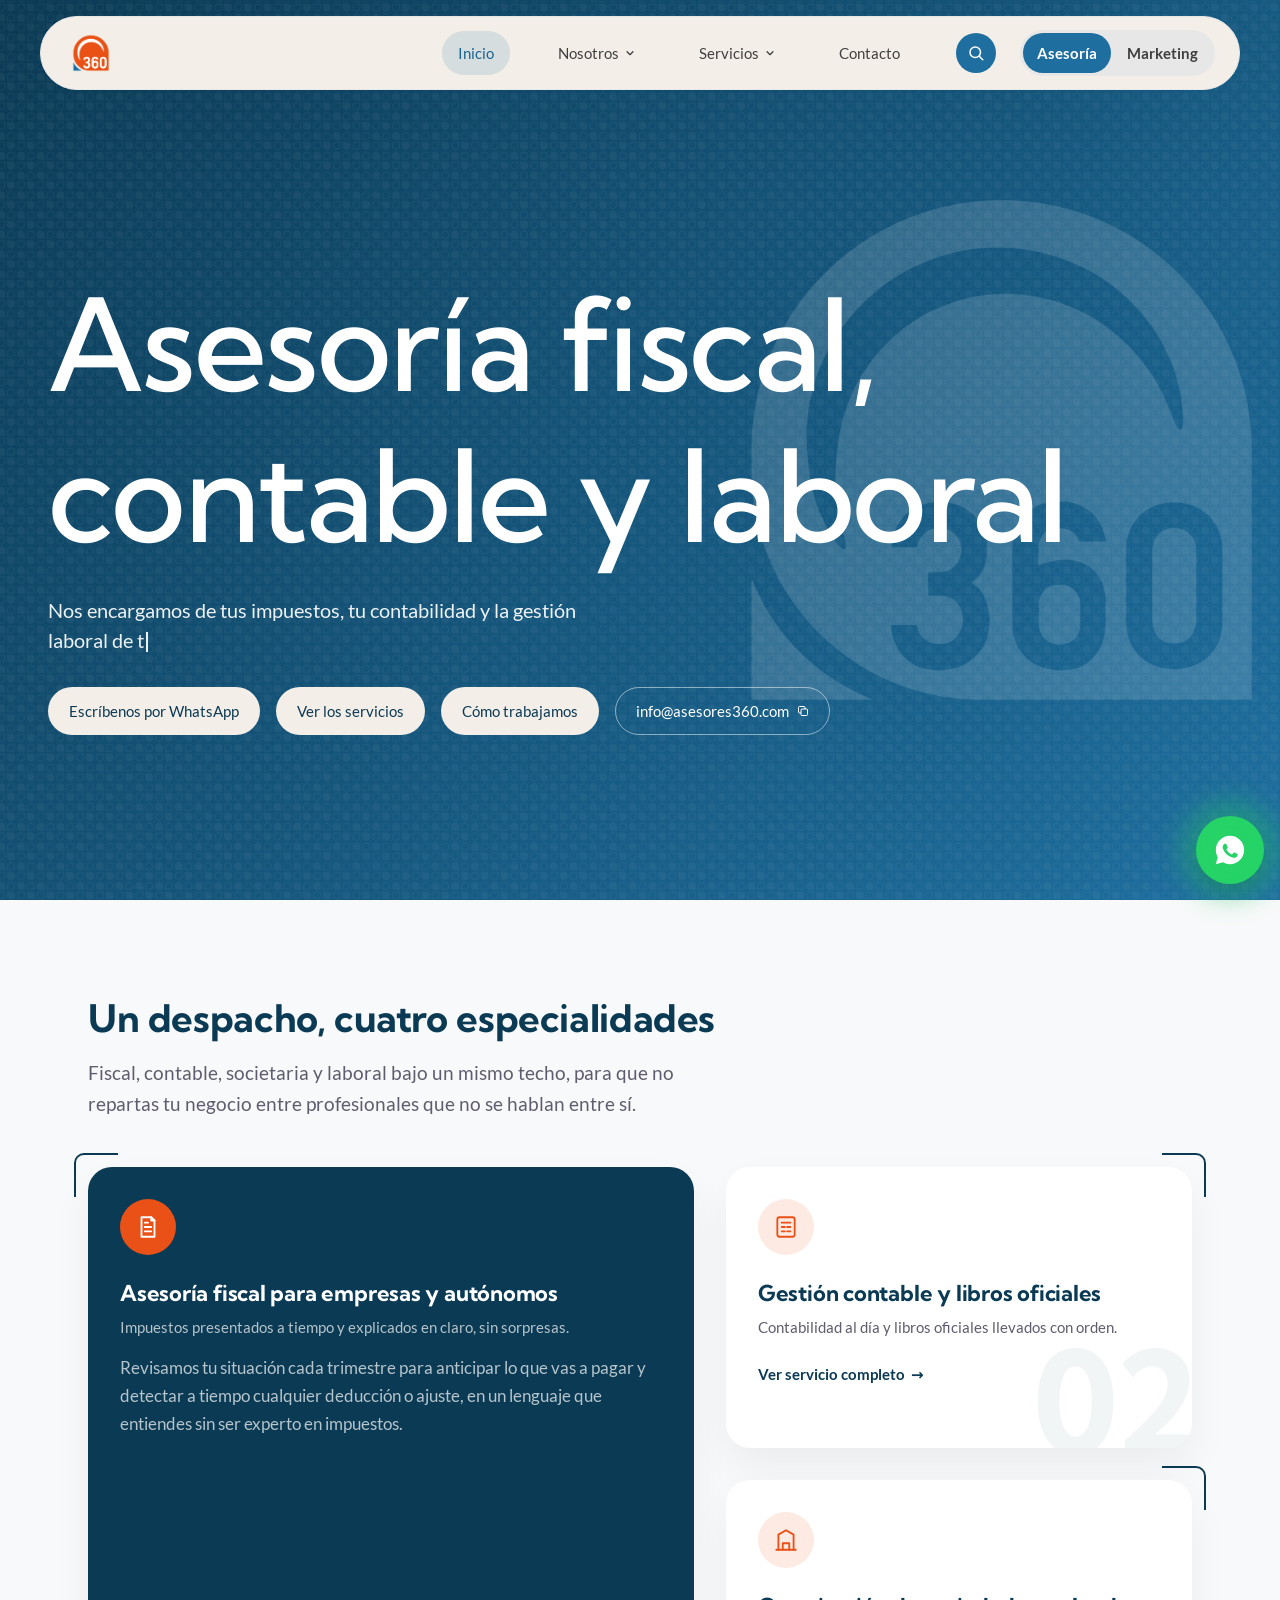
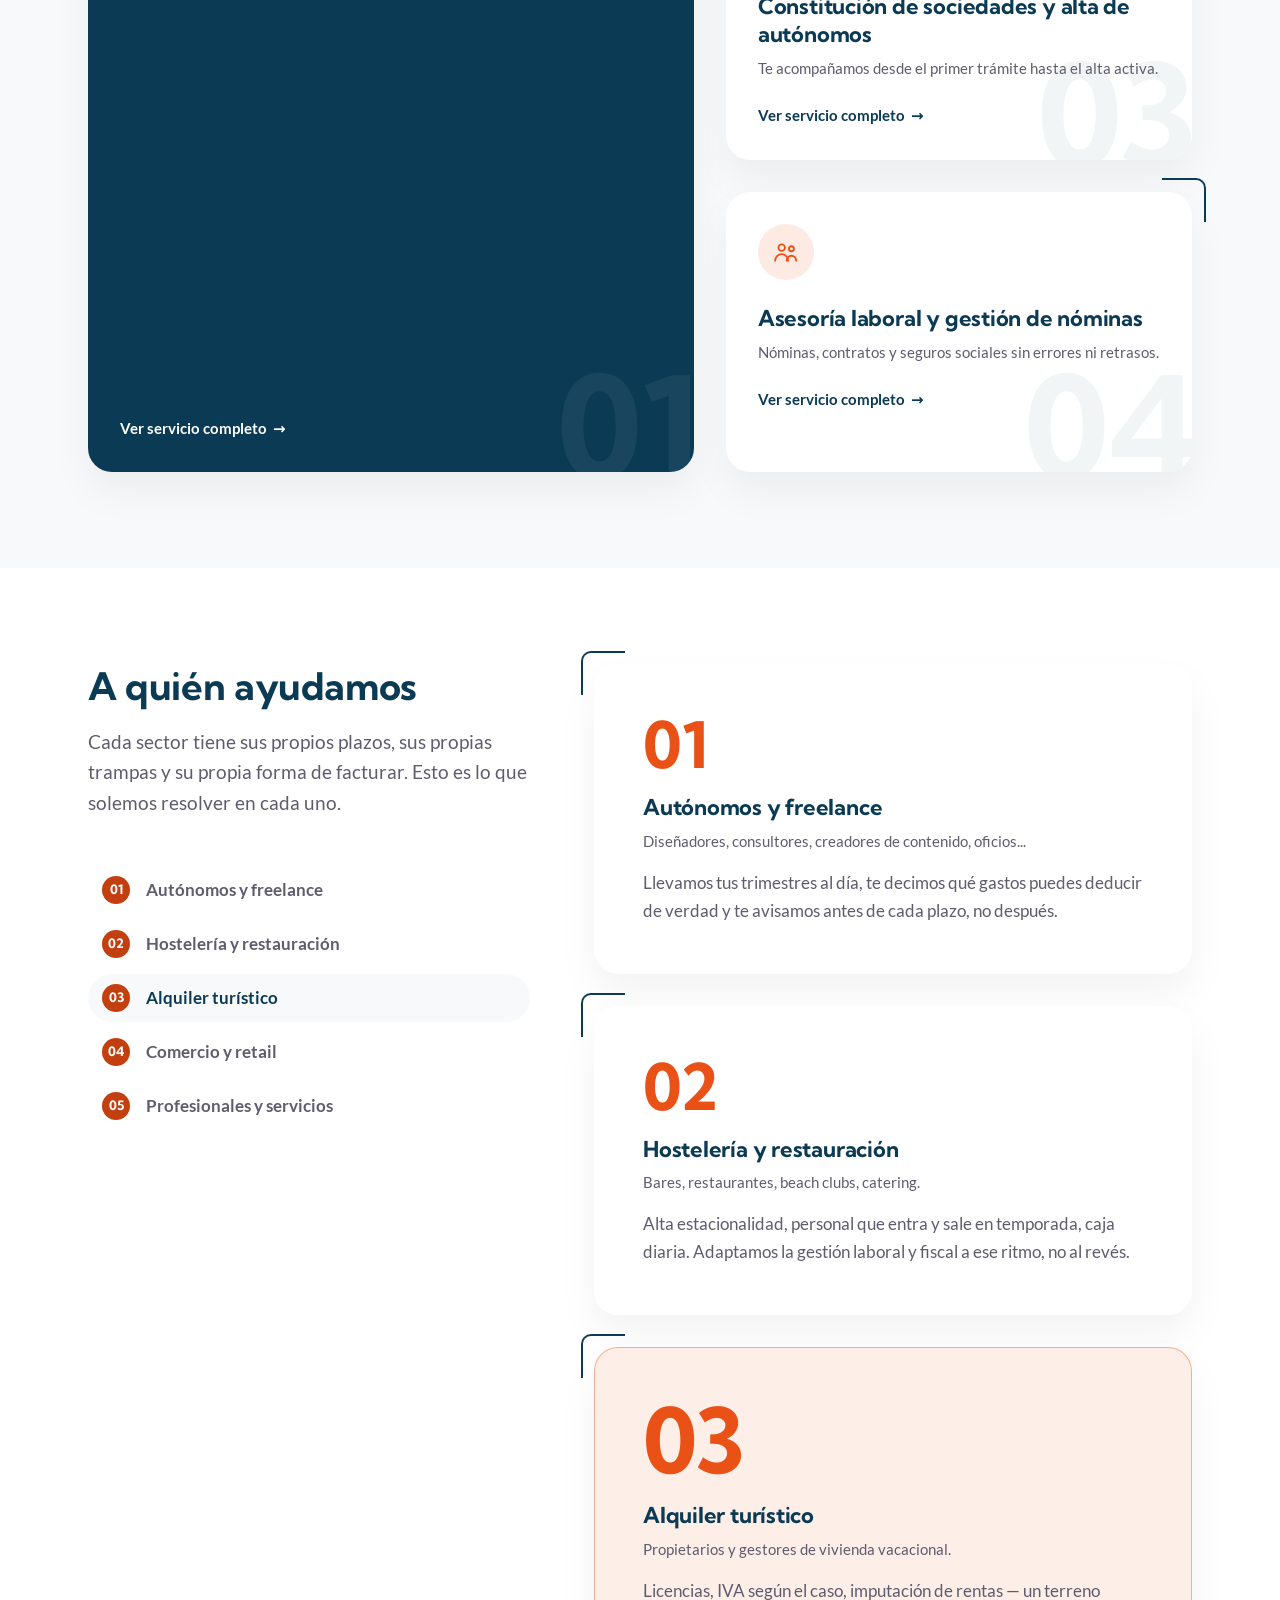
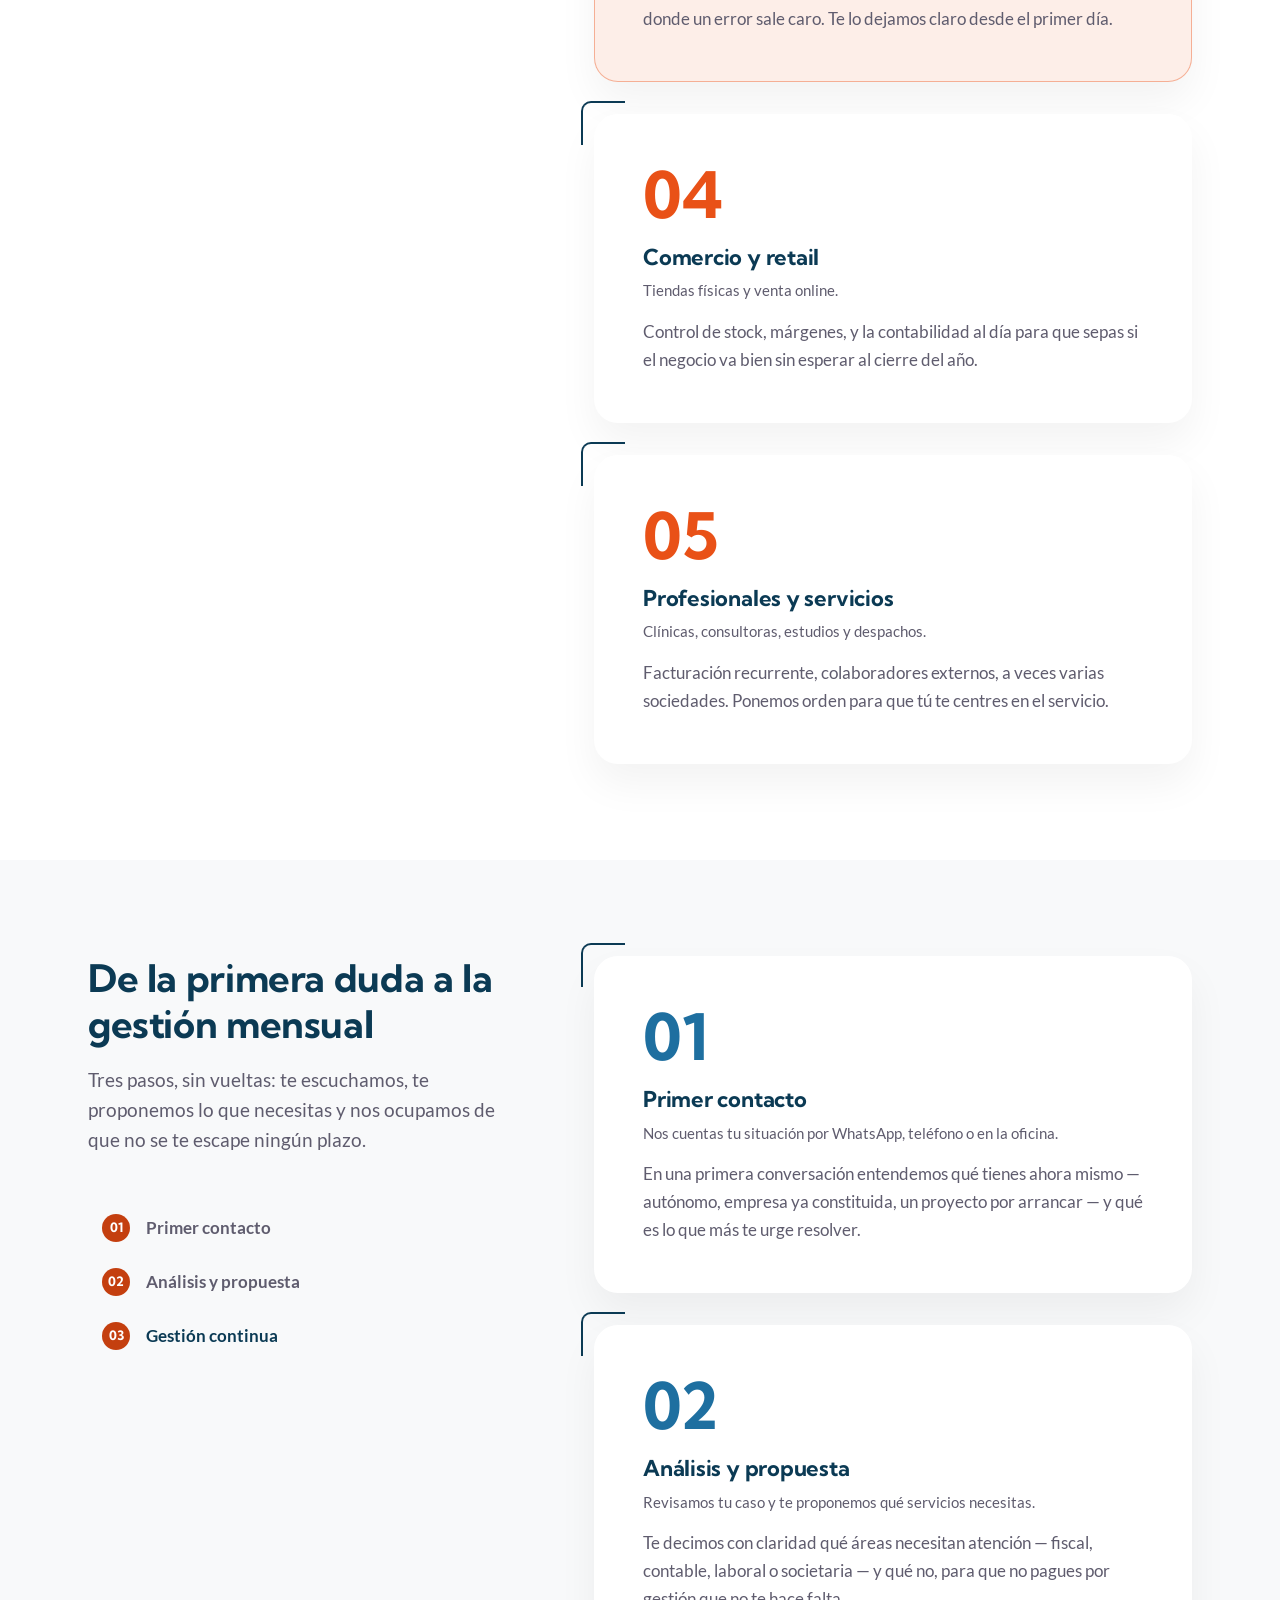
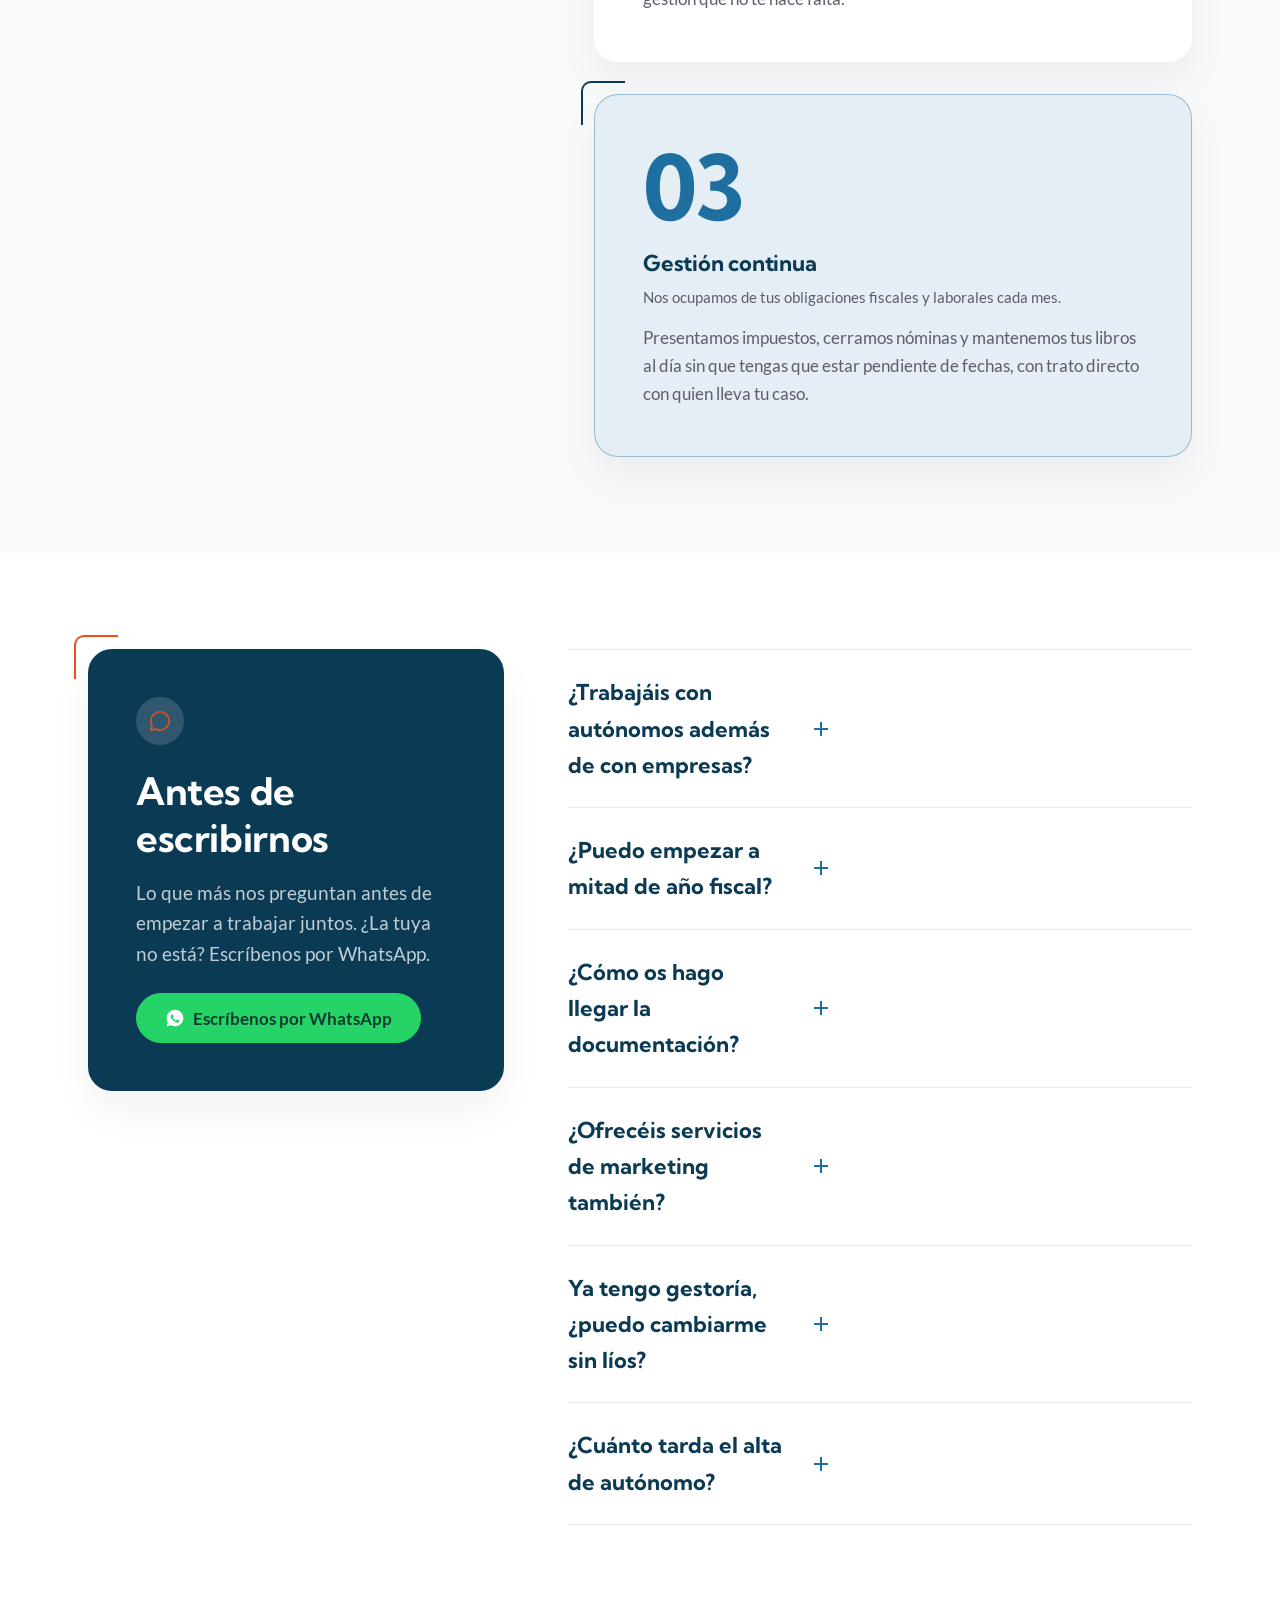
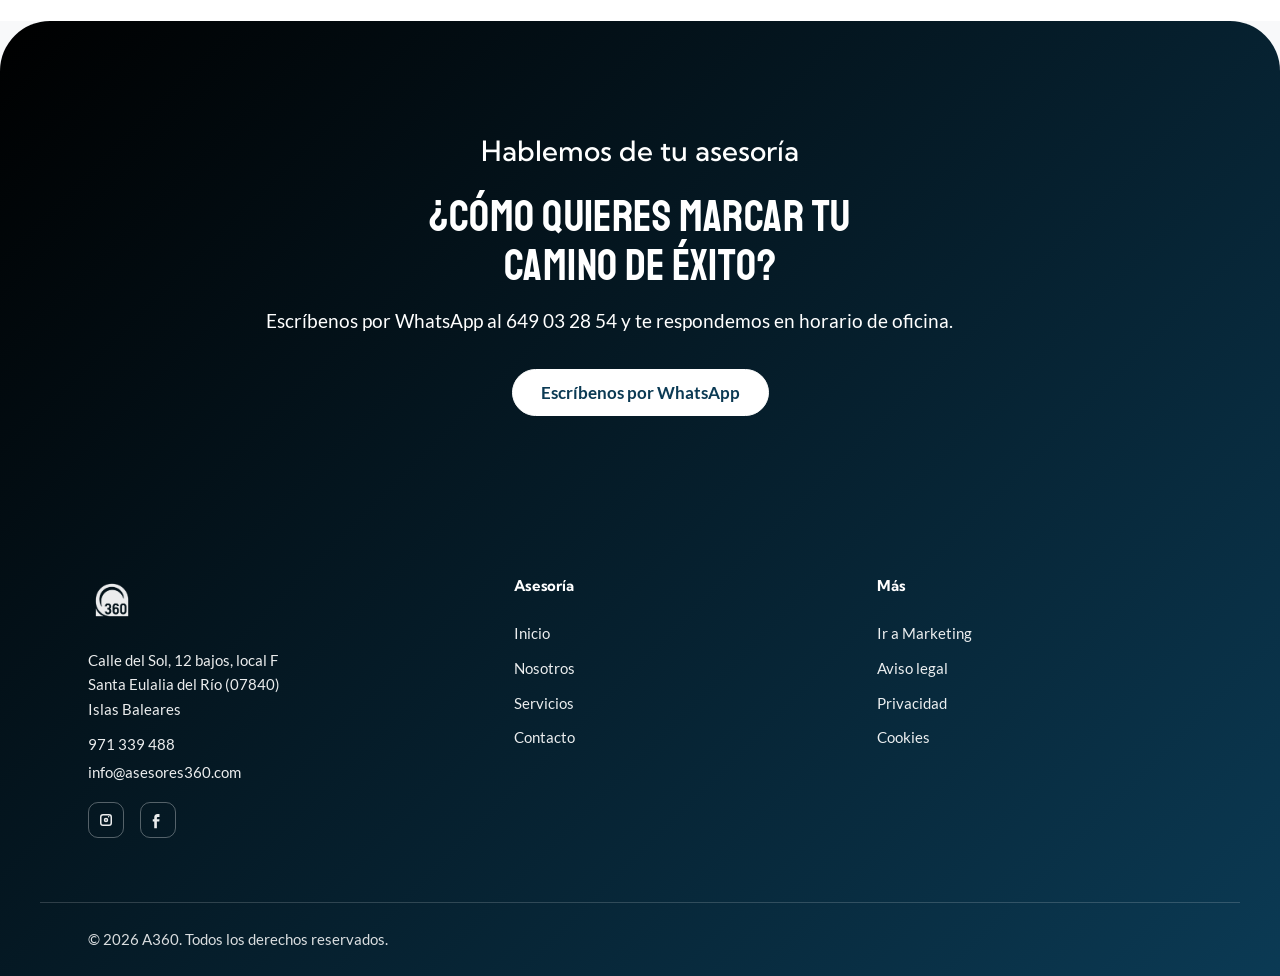
==== asesoria/index.html @ e7b202f2 "fix(B-10): declarar color-scheme light para que el modo oscuro forzado no invierta colores Co-Author" ====
<!doctype html>
<html lang="es">
<head>
<meta charset="utf-8">
<meta name="viewport" content="width=device-width, initial-scale=1">
<meta name="color-scheme" content="light">
<script>document.documentElement.classList.add('js');addEventListener('load',function(){if(!window.A360_LISTO)document.documentElement.classList.remove('js')})</script>
<title>Asesoría fiscal, contable y laboral en España | A360</title>
<meta name="description" content="Asesoría fiscal, contable, laboral y de constitución de sociedades para autónomos y empresas de toda España, con sede en Ibiza. Escríbenos por WhatsApp o consulta nuestros servicios.">
<link rel="canonical" href="https://www.asesores360.com/asesoria/">
<link rel="icon" href="/favicon.ico" sizes="any">
<link rel="icon" href="/assets/img/favicon-192.png" type="image/png">
<link rel="apple-touch-icon" href="/assets/img/favicon-180.png">
<meta name="theme-color" content="#E95117">
<meta property="og:type" content="website">
<meta property="og:site_name" content="A360 Asesoría">
<meta property="og:title" content="Asesoría fiscal, contable y laboral en España | A360">
<meta property="og:description" content="Asesoría fiscal, contable, laboral y de constitución de sociedades para toda España, con sede en Ibiza.">
<meta property="og:image" content="https://www.asesores360.com/assets/img/og-asesoria.jpg">
<meta property="og:url" content="https://www.asesores360.com/asesoria/">
<meta property="og:locale" content="es_ES">
<meta name="twitter:card" content="summary_large_image">
<meta name="twitter:title" content="Asesoría fiscal, contable y laboral en España | A360">
<meta name="twitter:description" content="Asesoría fiscal, contable, laboral y de constitución de sociedades para toda España, con sede en Ibiza.">
<meta name="twitter:image" content="https://www.asesores360.com/assets/img/og-asesoria.jpg">
<link rel="stylesheet" href="/assets/css/base.css?v=20261108">
<link rel="stylesheet" href="/assets/css/asesoria.css?v=20261108">
<script type="application/ld+json">
{
  "@context": "https://schema.org",
  "@type": "AccountingService",
  "@id": "https://www.asesores360.com/asesoria/#negocio",
  "parentOrganization": { "@id": "https://www.asesores360.com/#organizacion" },
  "name": "A360 Asesoría",
  "legalName": "A360 Ibiza Asesores, S.L.",
  "taxID": "B16615999",
  "image": "https://www.asesores360.com/assets/img/og-asesoria.jpg",
  "email": "info@asesores360.com",
  "telephone": "+34971339488",
  "contactPoint": {
    "@type": "ContactPoint",
    "contactType": "customer service",
    "telephone": "+34971339488",
    "url": "https://wa.me/34649032854"
  },
  "url": "https://www.asesores360.com/asesoria/",
  "areaServed": { "@type": "Country", "name": "España" },
  "address": {
    "@type": "PostalAddress",
    "streetAddress": "Calle del Sol, 12 bajos, local F",
    "addressLocality": "Santa Eulalia del Río",
    "postalCode": "07840",
    "addressRegion": "Islas Baleares",
    "addressCountry": "ES"
  }
}
</script>
<script type="application/ld+json">
{
  "@context": "https://schema.org",
  "@type": "FAQPage",
  "mainEntity": [
    {
      "@type": "Question",
      "name": "¿Trabajáis con autónomos además de con empresas?",
      "acceptedAnswer": { "@type": "Answer", "text": "Sí, llevamos la gestión fiscal y laboral tanto de autónomos como de empresas." }
    },
    {
      "@type": "Question",
      "name": "¿Puedo empezar a mitad de año fiscal?",
      "acceptedAnswer": { "@type": "Answer", "text": "Sí. Revisamos tu situación actual y continuamos la gestión desde donde esté." }
    },
    {
      "@type": "Question",
      "name": "¿Cómo os hago llegar la documentación?",
      "acceptedAnswer": { "@type": "Answer", "text": "Por correo, WhatsApp o en persona en la oficina de Santa Eulalia del Río." }
    },
    {
      "@type": "Question",
      "name": "¿Ofrecéis servicios de marketing también?",
      "acceptedAnswer": { "@type": "Answer", "text": "Sí, a través de A360 Marketing, nuestra división especializada." }
    },
    {
      "@type": "Question",
      "name": "Ya tengo gestoría, ¿puedo cambiarme sin líos?",
      "acceptedAnswer": { "@type": "Answer", "text": "Sí. Nos ocupamos de pedir el traspaso de tu documentación a la gestoría anterior; tú no tienes que hacer nada más que avisarnos." }
    },
    {
      "@type": "Question",
      "name": "¿Cuánto tarda el alta de autónomo?",
      "acceptedAnswer": { "@type": "Answer", "text": "Normalmente en un solo día hábil, si la documentación está completa." }
    }
  ]
}
</script>
<script type="application/ld+json">
{
  "@context": "https://schema.org",
  "@type": "BreadcrumbList",
  "itemListElement": [
    { "@type": "ListItem", "position": 1, "name": "Inicio", "item": "https://www.asesores360.com/" },
    { "@type": "ListItem", "position": 2, "name": "Asesoría", "item": "https://www.asesores360.com/asesoria/" }
  ]
}
</script>
</head>
<body class="asesoria">

<a class="saltar-contenido" href="#contenido">Saltar al contenido</a>

<!-- Nav -->
<header class="nav-flotante-envoltorio">
  <div class="nav-flotante">
    <a class="nav-flotante__logo" href="/asesoria/" aria-label="A360 Asesoría — inicio">
      <img class="nav-flotante__logo-img--color" src="/assets/img/logo-a360.png" width="973" height="973" alt="A360 Asesoría" loading="eager">
      <img class="nav-flotante__logo-img--blanco" src="/assets/img/logo-a360-blanco.png" width="973" height="973" alt="A360 Asesoría" loading="eager">
    </a>
    <div class="nav-flotante__derecha">
      <nav class="nav-flotante__nav" aria-label="Principal">
      <a href="/asesoria/" aria-current="page">Inicio</a>
      <div class="desplegable">
        <button class="desplegable__boton" type="button" aria-expanded="false" aria-haspopup="true" aria-controls="submenu-nosotros">
          Nosotros
          <svg class="desplegable__flecha" width="10" height="10" viewBox="0 0 12 12" aria-hidden="true"><path d="M2.5 4.5 6 8l3.5-3.5" fill="none" stroke="currentColor" stroke-width="1.6" stroke-linecap="round" stroke-linejoin="round"/></svg>
        </button>
        <div class="desplegable__panel" id="submenu-nosotros">
          <div class="desplegable__panel__interior">
            <a href="/asesoria/nosotros.html">Quiénes somos</a>
            <a href="/asesoria/nosotros.html#equipo">Nuestro equipo</a>
            <a href="/asesoria/nosotros.html#valores">Valores</a>
            <a href="/asesoria/nosotros.html#donde-estamos">Dónde estamos</a>
          </div>
        </div>
      </div>
      <div class="desplegable">
        <button class="desplegable__boton" type="button" aria-expanded="false" aria-haspopup="true" aria-controls="submenu-servicios">
          Servicios
          <svg class="desplegable__flecha" width="10" height="10" viewBox="0 0 12 12" aria-hidden="true"><path d="M2.5 4.5 6 8l3.5-3.5" fill="none" stroke="currentColor" stroke-width="1.6" stroke-linecap="round" stroke-linejoin="round"/></svg>
        </button>
        <div class="desplegable__panel" id="submenu-servicios">
          <div class="desplegable__panel__interior">
            <a href="/asesoria/servicios.html">Todos los servicios</a>
            <a href="/asesoria/servicios.html#fiscal">Asesoría fiscal</a>
            <a href="/asesoria/servicios.html#contable">Gestión contable</a>
            <a href="/asesoria/servicios.html#societaria">Constitución de sociedades</a>
            <a href="/asesoria/servicios.html#laboral">Asesoría laboral</a>
          </div>
        </div>
      </div>
      <a href="/asesoria/contacto.html">Contacto</a>
      </nav>
      <button class="busqueda-boton" type="button" data-busqueda-abrir aria-label="Buscar en la web">
        <svg width="18" height="18" viewBox="0 0 24 24" aria-hidden="true" fill="none" stroke-width="2" stroke-linecap="round" stroke-linejoin="round"><circle cx="11" cy="11" r="7"/><path d="m21 21-4.35-4.35"/></svg>
      </button>
      <div class="cambio-mundo-toggle cambio-mundo-toggle--nav" role="group" aria-label="Cambiar entre A360 Asesoría y A360 Marketing">
        <a href="/asesoria/" class="cambio-mundo-toggle__opcion cambio-mundo-toggle__opcion--asesoria" aria-current="true">Asesoría</a>
        <a href="/marketing/" class="cambio-mundo-toggle__opcion cambio-mundo-toggle__opcion--marketing">Marketing</a>
      </div>
      <button class="nav-flotante__movil-abrir" data-menu-abrir aria-expanded="false" aria-controls="menu-movil" aria-label="Abrir menú">
        <svg width="20" height="20" viewBox="0 0 24 24" aria-hidden="true"><rect y="5" width="24" height="2"/><rect y="11" width="24" height="2"/><rect y="17" width="24" height="2"/></svg>
      </button>
    </div>
  </div>
</header>

<!-- Menú móvil -->
<div class="menu-movil" id="menu-movil" data-abierto="false">
  <div class="menu-movil__cabecera">
    <span></span>
    <button class="menu-movil__cerrar" data-menu-cerrar aria-label="Cerrar menú">
      <svg width="24" height="24" viewBox="0 0 24 24" aria-hidden="true"><rect x="3" y="10.5" width="18" height="2" transform="rotate(45 12 12)" style="fill:var(--gris-tinta)"/><rect x="3" y="10.5" width="18" height="2" transform="rotate(-45 12 12)" style="fill:var(--gris-tinta)"/></svg>
    </button>
  </div>
  <nav class="menu-movil__nav" aria-label="Principal móvil">
    <a href="/asesoria/">Inicio</a>
    <div class="desplegable">
      <button class="desplegable__boton" type="button" aria-expanded="false" aria-haspopup="true" aria-controls="submenu-nosotros-m">
        Nosotros
        <svg class="desplegable__flecha" width="14" height="14" viewBox="0 0 12 12" aria-hidden="true"><path d="M2.5 4.5 6 8l3.5-3.5" fill="none" stroke="currentColor" stroke-width="1.6" stroke-linecap="round" stroke-linejoin="round"/></svg>
      </button>
      <div class="desplegable__panel" id="submenu-nosotros-m">
        <a href="/asesoria/nosotros.html">Quiénes somos</a>
        <a href="/asesoria/nosotros.html#equipo">Nuestro equipo</a>
        <a href="/asesoria/nosotros.html#valores">Valores</a>
        <a href="/asesoria/nosotros.html#donde-estamos">Dónde estamos</a>
      </div>
    </div>
    <div class="desplegable">
      <button class="desplegable__boton" type="button" aria-expanded="false" aria-haspopup="true" aria-controls="submenu-servicios-m">
        Servicios
        <svg class="desplegable__flecha" width="14" height="14" viewBox="0 0 12 12" aria-hidden="true"><path d="M2.5 4.5 6 8l3.5-3.5" fill="none" stroke="currentColor" stroke-width="1.6" stroke-linecap="round" stroke-linejoin="round"/></svg>
      </button>
      <div class="desplegable__panel" id="submenu-servicios-m">
        <a href="/asesoria/servicios.html">Todos los servicios</a>
        <a href="/asesoria/servicios.html#fiscal">Asesoría fiscal</a>
        <a href="/asesoria/servicios.html#contable">Gestión contable</a>
        <a href="/asesoria/servicios.html#societaria">Constitución de sociedades</a>
        <a href="/asesoria/servicios.html#laboral">Asesoría laboral</a>
      </div>
    </div>
    <a href="/asesoria/contacto.html">Contacto</a>
    <div class="cambio-mundo-toggle" role="group" aria-label="Cambiar entre A360 Asesoría y A360 Marketing">
      <a href="/asesoria/" class="cambio-mundo-toggle__opcion cambio-mundo-toggle__opcion--asesoria" aria-current="true">Asesoría</a>
      <a href="/marketing/" class="cambio-mundo-toggle__opcion cambio-mundo-toggle__opcion--marketing">Marketing</a>
    </div>
  </nav>
</div>

<!-- Búsqueda -->
<div class="busqueda-overlay" id="busqueda-overlay" data-abierto="false">
  <div class="busqueda-panel" role="dialog" aria-modal="true" aria-label="Buscar en la web">
    <div class="busqueda-panel__cabecera">
      <svg class="busqueda-panel__icono" width="20" height="20" viewBox="0 0 24 24" aria-hidden="true" fill="none" stroke-width="2" stroke-linecap="round" stroke-linejoin="round"><circle cx="11" cy="11" r="7"/><path d="m21 21-4.35-4.35"/></svg>
      <input class="busqueda-panel__input" type="search" id="busqueda-input" placeholder="Buscar páginas, servicios..." autocomplete="off" aria-label="Buscar en la web" role="combobox" aria-expanded="true" aria-autocomplete="list" aria-controls="busqueda-resultados">
      <button class="busqueda-panel__cerrar" type="button" data-busqueda-cerrar aria-label="Cerrar búsqueda">
        <svg width="18" height="18" viewBox="0 0 24 24" aria-hidden="true" fill="none" stroke-width="2" stroke-linecap="round" stroke-linejoin="round"><path d="M6 6l12 12M18 6 6 18"/></svg>
      </button>
    </div>
    <ul class="busqueda-panel__resultados" id="busqueda-resultados" role="listbox" aria-label="Resultados de búsqueda"></ul>
    <p class="busqueda-panel__vacio" id="busqueda-vacio" hidden>Sin resultados. Probá con otra palabra.</p>
  </div>
</div>

<main id="contenido">

<!-- Hero -->

  <section class="asesoria-hero">
    <div class="asesoria-hero__fondo" aria-hidden="true">
      <img class="asesoria-hero__fondo-logo" src="/assets/img/logo-a360-blanco.png" width="973" height="973" alt="">
    </div>
    <h1 class="asesoria-hero__titulo reveal">Asesoría fiscal,<br>contable y laboral</h1>
    <p class="asesoria-hero__linea asesoria-hero__linea--maquina" data-texto-maquina="Nos encargamos de tus impuestos, tu contabilidad y la gestión laboral de tu empresa o tu alta de autónomo, para que tú te concentres en hacer crecer tu negocio y no en el papeleo.">Nos encargamos de tus impuestos, tu contabilidad y la gestión laboral de tu empresa o tu alta de autónomo, para que tú te concentres en hacer crecer tu negocio y no en el papeleo.<span class="asesoria-hero__cursor" aria-hidden="true"></span></p>
    <div class="asesoria-hero__pildoras reveal">
      <a class="pildora-a" href="https://wa.me/34649032854?text=Hola%2C%20escribo%20desde%20la%20web%20de%20A360%20Asesor%C3%ADa" target="_blank" rel="noopener noreferrer">Escríbenos por WhatsApp</a>
      <a class="pildora-a" href="/asesoria/servicios.html">Ver los servicios</a>
      <a class="pildora-a" href="/asesoria/#como-trabajamos">Cómo trabajamos</a>
      <button class="pildora-a pildora-a--contorno" type="button" data-copiar-correo="info@asesores360.com">
        <span>info@asesores360.com</span>
        <svg width="12" height="12" viewBox="0 0 24 24" fill="none" aria-hidden="true"><rect x="8" y="8" width="13" height="13" rx="2" stroke="currentColor" stroke-width="2"/><path d="M16 8V5a2 2 0 0 0-2-2H5a2 2 0 0 0-2 2v9a2 2 0 0 0 2 2h3" stroke="currentColor" stroke-width="2"/></svg>
      </button>
    </div>
  </section>

  <section class="banda banda-gris" id="que-hacemos">
    <div class="contenedor">
      <h2 class="reveal">Un despacho, cuatro especialidades</h2>
      <p class="cuerpo-lg reveal" style="margin-top:var(--e-2);max-width:56ch">Fiscal, contable, societaria y laboral bajo un mismo techo, para que no repartas tu negocio entre profesionales que no se hablan entre sí.</p>
      <div class="bento-servicios" style="margin-top:var(--e-5)">
        <div class="servicio-grande servicio-grande--destacado reveal">
          <div class="servicio-grande__interior">
            <span class="servicio-grande__icono" aria-hidden="true">
              <svg viewBox="0 0 24 24"><path d="M6 3h9l3 3v15H6V3Z"/><path d="M15 3v3h3"/><path d="M9 12h6M9 16h6M9 8h3"/></svg>
            </span>
            <h3>Asesoría fiscal para empresas y autónomos</h3>
            <p class="menor">Impuestos presentados a tiempo y explicados en claro, sin sorpresas.</p>
            <p class="servicio-grande__extra">Revisamos tu situación cada trimestre para anticipar lo que vas a pagar y detectar a tiempo cualquier deducción o ajuste, en un lenguaje que entiendes sin ser experto en impuestos.</p>
            <a class="servicio-grande__enlace" href="/asesoria/servicios.html#fiscal">Ver servicio completo <span aria-hidden="true">→</span></a>
          </div>
        </div>
        <div class="servicio-grande reveal">
          <div class="servicio-grande__interior">
            <span class="servicio-grande__icono" aria-hidden="true">
              <svg viewBox="0 0 24 24"><rect x="4" y="3" width="16" height="18" rx="2"/><path d="M8 8h8M8 12h3M13 12h3M8 16h3M13 16h3"/></svg>
            </span>
            <h3>Gestión contable y libros oficiales</h3>
            <p class="menor">Contabilidad al día y libros oficiales llevados con orden.</p>
            <a class="servicio-grande__enlace" href="/asesoria/servicios.html#contable">Ver servicio completo <span aria-hidden="true">→</span></a>
          </div>
        </div>
        <div class="servicio-grande reveal">
          <div class="servicio-grande__interior">
            <span class="servicio-grande__icono" aria-hidden="true">
              <svg viewBox="0 0 24 24"><path d="M3 21h18"/><path d="M5 21V7l7-4 7 4v14"/><path d="M9 21v-6h6v6"/></svg>
            </span>
            <h3>Constitución de sociedades y alta de autónomos</h3>
            <p class="menor">Te acompañamos desde el primer trámite hasta el alta activa.</p>
            <a class="servicio-grande__enlace" href="/asesoria/servicios.html#societaria">Ver servicio completo <span aria-hidden="true">→</span></a>
          </div>
        </div>
        <div class="servicio-grande reveal">
          <div class="servicio-grande__interior">
            <span class="servicio-grande__icono" aria-hidden="true">
              <svg viewBox="0 0 24 24"><circle cx="8" cy="8" r="3"/><path d="M2 20c0-3.3 2.7-6 6-6s6 2.7 6 6"/><circle cx="17" cy="9" r="2.3"/><path d="M12.7 20c0-2.5 1.9-4.5 4.3-4.5s4.3 2 4.3 4.5"/></svg>
            </span>
            <h3>Asesoría laboral y gestión de nóminas</h3>
            <p class="menor">Nóminas, contratos y seguros sociales sin errores ni retrasos.</p>
            <a class="servicio-grande__enlace" href="/asesoria/servicios.html#laboral">Ver servicio completo <span aria-hidden="true">→</span></a>
          </div>
        </div>
      </div>
    </div>
  </section>

  <section class="banda banda-blanca" id="sectores">
    <div class="contenedor proceso__grid" data-scroll-activo>
      <div class="proceso__sticky">
        <h2 class="reveal">A quién ayudamos</h2>
        <p class="cuerpo-lg reveal" style="margin-top:var(--e-2)">Cada sector tiene sus propios plazos, sus propias trampas y su propia forma de facturar. Esto es lo que solemos resolver en cada uno.</p>
        <ol class="proceso__progreso" aria-hidden="true">
          <li class="proceso__marcador proceso__marcador--activo" data-paso="1"><span class="proceso__marcador__numero">01</span>Autónomos y freelance</li>
          <li class="proceso__marcador" data-paso="2"><span class="proceso__marcador__numero">02</span>Hostelería y restauración</li>
          <li class="proceso__marcador" data-paso="3"><span class="proceso__marcador__numero">03</span>Alquiler turístico</li>
          <li class="proceso__marcador" data-paso="4"><span class="proceso__marcador__numero">04</span>Comercio y retail</li>
          <li class="proceso__marcador" data-paso="5"><span class="proceso__marcador__numero">05</span>Profesionales y servicios</li>
        </ol>
      </div>
      <div class="proceso__pasos">
        <article class="proceso__paso reveal" data-paso="1">
          <span class="proceso__paso__numero">01</span>
          <h3>Autónomos y freelance</h3>
          <p class="menor">Diseñadores, consultores, creadores de contenido, oficios...</p>
          <p class="proceso__paso__extra">Llevamos tus trimestres al día, te decimos qué gastos puedes deducir de verdad y te avisamos antes de cada plazo, no después.</p>
        </article>
        <article class="proceso__paso reveal" data-paso="2">
          <span class="proceso__paso__numero">02</span>
          <h3>Hostelería y restauración</h3>
          <p class="menor">Bares, restaurantes, beach clubs, catering.</p>
          <p class="proceso__paso__extra">Alta estacionalidad, personal que entra y sale en temporada, caja diaria. Adaptamos la gestión laboral y fiscal a ese ritmo, no al revés.</p>
        </article>
        <article class="proceso__paso reveal" data-paso="3">
          <span class="proceso__paso__numero">03</span>
          <h3>Alquiler turístico</h3>
          <p class="menor">Propietarios y gestores de vivienda vacacional.</p>
          <p class="proceso__paso__extra">Licencias, IVA según el caso, imputación de rentas — un terreno donde un error sale caro. Te lo dejamos claro desde el primer día.</p>
        </article>
        <article class="proceso__paso reveal" data-paso="4">
          <span class="proceso__paso__numero">04</span>
          <h3>Comercio y retail</h3>
          <p class="menor">Tiendas físicas y venta online.</p>
          <p class="proceso__paso__extra">Control de stock, márgenes, y la contabilidad al día para que sepas si el negocio va bien sin esperar al cierre del año.</p>
        </article>
        <article class="proceso__paso reveal" data-paso="5">
          <span class="proceso__paso__numero">05</span>
          <h3>Profesionales y servicios</h3>
          <p class="menor">Clínicas, consultoras, estudios y despachos.</p>
          <p class="proceso__paso__extra">Facturación recurrente, colaboradores externos, a veces varias sociedades. Ponemos orden para que tú te centres en el servicio.</p>
        </article>
      </div>
    </div>
  </section>

  <section class="banda banda-gris" id="como-trabajamos">
    <div class="contenedor proceso__grid" data-scroll-activo>
      <div class="proceso__sticky">
        <h2 class="reveal">De la primera duda a la gestión mensual</h2>
        <p class="cuerpo-lg reveal" style="margin-top:var(--e-2)">Tres pasos, sin vueltas: te escuchamos, te proponemos lo que necesitas y nos ocupamos de que no se te escape ningún plazo.</p>
        <ol class="proceso__progreso" aria-hidden="true">
          <li class="proceso__marcador proceso__marcador--activo" data-paso="1"><span class="proceso__marcador__numero">01</span>Primer contacto</li>
          <li class="proceso__marcador" data-paso="2"><span class="proceso__marcador__numero">02</span>Análisis y propuesta</li>
          <li class="proceso__marcador" data-paso="3"><span class="proceso__marcador__numero">03</span>Gestión continua</li>
        </ol>
      </div>
      <div class="proceso__pasos">
        <article class="proceso__paso reveal" data-paso="1">
          <span class="proceso__paso__numero">01</span>
          <h3>Primer contacto</h3>
          <p class="menor">Nos cuentas tu situación por WhatsApp, teléfono o en la oficina.</p>
          <p class="proceso__paso__extra">En una primera conversación entendemos qué tienes ahora mismo — autónomo, empresa ya constituida, un proyecto por arrancar — y qué es lo que más te urge resolver.</p>
        </article>
        <article class="proceso__paso reveal" data-paso="2">
          <span class="proceso__paso__numero">02</span>
          <h3>Análisis y propuesta</h3>
          <p class="menor">Revisamos tu caso y te proponemos qué servicios necesitas.</p>
          <p class="proceso__paso__extra">Te decimos con claridad qué áreas necesitan atención — fiscal, contable, laboral o societaria — y qué no, para que no pagues por gestión que no te hace falta.</p>
        </article>
        <article class="proceso__paso reveal" data-paso="3">
          <span class="proceso__paso__numero">03</span>
          <h3>Gestión continua</h3>
          <p class="menor">Nos ocupamos de tus obligaciones fiscales y laborales cada mes.</p>
          <p class="proceso__paso__extra">Presentamos impuestos, cerramos nóminas y mantenemos tus libros al día sin que tengas que estar pendiente de fechas, con trato directo con quien lleva tu caso.</p>
        </article>
      </div>
    </div>
  </section>

  <section class="banda banda-blanca">
    <div class="contenedor faq-grid">
      <div class="faq-grid__intro reveal">
        <span class="faq-grid__intro__icono" aria-hidden="true">
          <svg viewBox="0 0 24 24" fill="none" stroke="var(--naranja)" stroke-width="1.7" stroke-linecap="round" stroke-linejoin="round"><path d="M12 2C6.48 2 2 6.48 2 12c0 1.85.5 3.58 1.35 5.08L2 22l5.06-1.32A9.94 9.94 0 0 0 12 22c5.52 0 10-4.48 10-10S17.52 2 12 2Z"/></svg>
        </span>
        <h2>Antes de escribirnos</h2>
        <p class="cuerpo-lg" style="margin-top:var(--e-2);max-width:34ch">Lo que más nos preguntan antes de empezar a trabajar juntos. ¿La tuya no está? Escríbenos por WhatsApp.</p>
        <a class="boton boton-oscuro faq-grid__whatsapp" href="https://wa.me/34649032854?text=Hola%2C%20escribo%20desde%20la%20web%20de%20A360%20Asesor%C3%ADa" target="_blank" rel="noopener noreferrer">
          <svg viewBox="0 0 24 24" aria-hidden="true"><path d="M12 2C6.48 2 2 6.48 2 12c0 1.85.5 3.58 1.35 5.08L2 22l5.06-1.32A9.94 9.94 0 0 0 12 22c5.52 0 10-4.48 10-10S17.52 2 12 2Zm5.2 14.2c-.22.6-1.28 1.15-1.76 1.2-.45.06-1 .09-1.62-.1a13 13 0 0 1-1.48-.55c-2.6-1.12-4.3-3.75-4.43-3.92-.13-.17-1.06-1.41-1.06-2.69s.67-1.9.9-2.16c.24-.26.52-.32.7-.32l.5.01c.16 0 .37-.06.58.44.22.52.74 1.8.8 1.93.06.13.1.28.02.45-.08.17-.13.28-.26.43l-.39.46c-.13.13-.26.27-.11.53.15.26.67 1.11 1.44 1.8.99.89 1.83 1.16 2.09 1.29.26.13.41.11.56-.07.16-.17.65-.76.83-1.02.17-.26.35-.22.58-.13.24.09 1.52.72 1.78.85.26.13.43.2.5.3.06.11.06.62-.16 1.22Z"/></svg>
          Escríbenos por WhatsApp
        </a>
      </div>
      <div class="faq">
        <div class="acordeon__item">
          <button class="acordeon__pregunta" aria-expanded="false" aria-controls="faq-1" id="faq-1-boton"><span>¿Trabajáis con autónomos además de con empresas?</span><span class="acordeon__pregunta__icono" aria-hidden="true"></span></button>
          <div class="acordeon__respuesta" id="faq-1" role="region" aria-labelledby="faq-1-boton">
            <div class="acordeon__respuesta__interior">
              <p class="menor">Sí, llevamos la gestión fiscal y laboral tanto de autónomos como de empresas.</p>
            </div>
          </div>
        </div>
        <div class="acordeon__item">
          <button class="acordeon__pregunta" aria-expanded="false" aria-controls="faq-2" id="faq-2-boton"><span>¿Puedo empezar a mitad de año fiscal?</span><span class="acordeon__pregunta__icono" aria-hidden="true"></span></button>
          <div class="acordeon__respuesta" id="faq-2" role="region" aria-labelledby="faq-2-boton">
            <div class="acordeon__respuesta__interior">
              <p class="menor">Sí. Revisamos tu situación actual y continuamos la gestión desde donde esté.</p>
            </div>
          </div>
        </div>
        <div class="acordeon__item">
          <button class="acordeon__pregunta" aria-expanded="false" aria-controls="faq-3" id="faq-3-boton"><span>¿Cómo os hago llegar la documentación?</span><span class="acordeon__pregunta__icono" aria-hidden="true"></span></button>
          <div class="acordeon__respuesta" id="faq-3" role="region" aria-labelledby="faq-3-boton">
            <div class="acordeon__respuesta__interior">
              <p class="menor">Por correo, WhatsApp o en persona en la oficina de Santa Eulalia del Río.</p>
            </div>
          </div>
        </div>
        <div class="acordeon__item">
          <button class="acordeon__pregunta" aria-expanded="false" aria-controls="faq-4" id="faq-4-boton"><span>¿Ofrecéis servicios de marketing también?</span><span class="acordeon__pregunta__icono" aria-hidden="true"></span></button>
          <div class="acordeon__respuesta" id="faq-4" role="region" aria-labelledby="faq-4-boton">
            <div class="acordeon__respuesta__interior">
              <p class="menor">Sí, a través de A360 Marketing, nuestra división especializada. <a class="enlace-cuerpo" href="/marketing/">Conócela aquí</a>.</p>
            </div>
          </div>
        </div>
        <div class="acordeon__item">
          <button class="acordeon__pregunta" aria-expanded="false" aria-controls="faq-5" id="faq-5-boton"><span>Ya tengo gestoría, ¿puedo cambiarme sin líos?</span><span class="acordeon__pregunta__icono" aria-hidden="true"></span></button>
          <div class="acordeon__respuesta" id="faq-5" role="region" aria-labelledby="faq-5-boton">
            <div class="acordeon__respuesta__interior">
              <p class="menor">Sí. Nos ocupamos de pedir el traspaso de tu documentación a la gestoría anterior; tú no tienes que hacer nada más que avisarnos.</p>
            </div>
          </div>
        </div>
        <div class="acordeon__item">
          <button class="acordeon__pregunta" aria-expanded="false" aria-controls="faq-6" id="faq-6-boton"><span>¿Cuánto tarda el alta de autónomo?</span><span class="acordeon__pregunta__icono" aria-hidden="true"></span></button>
          <div class="acordeon__respuesta" id="faq-6" role="region" aria-labelledby="faq-6-boton">
            <div class="acordeon__respuesta__interior">
              <p class="menor">Normalmente en un solo día hábil, si la documentación está completa. Te decimos exactamente qué necesitamos antes de empezar.</p>
            </div>
          </div>
        </div>
      </div>
    </div>
  </section>


</main>

<div class="cierre-pie reveal">
  <section class="cierre-asesoria">
    <div class="contenedor cierre-asesoria__contenido">
      <p class="cierre-asesoria__previa">Hablemos de tu asesoría</p>
      <p class="cierre-asesoria__cartel">¿Cómo quieres marcar tu camino de éxito?</p>
      <p class="cuerpo-lg">Escríbenos por WhatsApp al 649 03 28 54 y te respondemos en horario de oficina.</p>
      <a class="boton boton-primario" href="https://wa.me/34649032854?text=Hola%2C%20escribo%20desde%20la%20web%20de%20A360%20Asesor%C3%ADa" target="_blank" rel="noopener noreferrer">Escríbenos por WhatsApp</a>
    </div>
  </section>

<!-- Footer -->
<footer class="pie">
  <div class="contenedor pie__interior">
    <div>
      <a href="/asesoria/" aria-label="A360 Asesoría" style="display:inline-block;margin-bottom:var(--e-2)">
        <img src="/assets/img/logo-a360-blanco.png" width="973" height="973" alt="A360" loading="lazy" style="height:48px;width:auto">
      </a>
      <address>Calle del Sol, 12 bajos, local F<br>Santa Eulalia del Río (07840)<br>Islas Baleares</address>
      <p style="margin-top:8px"><a href="tel:+34971339488">971 339 488</a></p>
      <p><a href="mailto:info@asesores360.com">info@asesores360.com</a></p>
      <div class="pie__redes">
        <a href="https://www.instagram.com/a360_asesores" aria-label="A360 en Instagram" target="_blank" rel="noopener noreferrer">
          <svg width="18" height="18" viewBox="0 0 24 24" aria-hidden="true"><path fill-rule="evenodd" clip-rule="evenodd" fill="#fff" d="M4 8a4 4 0 0 1 4-4h8a4 4 0 0 1 4 4v8a4 4 0 0 1-4 4H8a4 4 0 0 1-4-4V8Zm4-2a2 2 0 0 0-2 2v8a2 2 0 0 0 2 2h8a2 2 0 0 0 2-2V8a2 2 0 0 0-2-2H8Zm4 3a3 3 0 1 0 0 6 3 3 0 0 0 0-6Zm0 2a1 1 0 1 0 0 2 1 1 0 0 0 0-2Zm4.5-3.5a1 1 0 1 1-2 0 1 1 0 0 1 2 0Z"/></svg>
        </a>
        <a href="https://www.facebook.com/profile.php?id=61554791530195&amp;sk=reels_tab" aria-label="A360 en Facebook" target="_blank" rel="noopener noreferrer">
          <svg width="18" height="18" viewBox="0 0 24 24" aria-hidden="true"><path fill="#fff" d="M14 8h-2c-.8 0-1.5.2-1.5 1.3V11H14l-.3 3H10.5v9H7V14H5v-3h2V8.7C7 6 8.3 4 11.5 4H14v4Z"/></svg>
        </a>
      </div>
    </div>
    <nav class="pie__nav" aria-label="Navegación de pie de página">
      <h3>Asesoría</h3>
      <a href="/asesoria/">Inicio</a>
      <a href="/asesoria/nosotros.html">Nosotros</a>
      <a href="/asesoria/servicios.html">Servicios</a>
      <a href="/asesoria/contacto.html">Contacto</a>
    </nav>
    <nav class="pie__nav" aria-label="Más enlaces">
      <h3>Más</h3>
      <a href="/marketing/">Ir a Marketing</a>
      <a href="/legal.html">Aviso legal</a>
      <a href="/legal.html#privacidad">Privacidad</a>
      <a href="/legal.html#cookies">Cookies</a>
    </nav>
  </div>
  <div class="contenedor pie__legal">
    <span>© <span data-anio></span> A360. Todos los derechos reservados.</span>
  </div>
</footer>
</div>

<!-- Botón flotante de WhatsApp -->
<a class="whatsapp-flotante" href="https://wa.me/34649032854?text=Hola%2C%20escribo%20desde%20la%20web%20de%20A360%20Asesor%C3%ADa" target="_blank" rel="noopener noreferrer" aria-label="Escríbenos por WhatsApp">
  <svg viewBox="0 0 24 24" aria-hidden="true"><path fill="#fff" d="M12 2C6.48 2 2 6.48 2 12c0 1.85.5 3.58 1.35 5.08L2 22l5.06-1.32A9.94 9.94 0 0 0 12 22c5.52 0 10-4.48 10-10S17.52 2 12 2Zm5.2 14.2c-.22.6-1.28 1.15-1.76 1.2-.45.06-1 .09-1.62-.1a13 13 0 0 1-1.48-.55c-2.6-1.12-4.3-3.75-4.43-3.92-.13-.17-1.06-1.41-1.06-2.69s.67-1.9.9-2.16c.24-.26.52-.32.7-.32l.5.01c.16 0 .37-.06.58.44.22.52.74 1.8.8 1.93.06.13.1.28.02.45-.08.17-.13.28-.26.43l-.39.46c-.13.13-.26.27-.11.53.15.26.67 1.11 1.44 1.8.99.89 1.83 1.16 2.09 1.29.26.13.41.11.56-.07.16-.17.65-.76.83-1.02.17-.26.35-.22.58-.13.24.09 1.52.72 1.78.85.26.13.43.2.5.3.06.11.06.62-.16 1.22Z"/></svg>
</a>

<script src="/assets/js/app.js?v=20261108" defer></script>
</body>
</html>
---- assets/css/base.css ----
/* Fuentes */
@font-face {
  font-family: 'Kumbh Sans';
  font-style: normal;
  font-weight: 400 700;
  font-display: swap;
  src: url('../fonts/kumbh-sans-var.woff2') format('woff2');
}

@font-face {
  font-family: 'Lato';
  font-style: normal;
  font-weight: 400;
  font-display: swap;
  src: url('../fonts/lato-regular.woff2') format('woff2');
}

@font-face {
  font-family: 'Lato';
  font-style: italic;
  font-weight: 400;
  font-display: swap;
  src: url('../fonts/lato-italic.woff2') format('woff2');
}

@font-face {
  font-family: 'Lato';
  font-style: normal;
  font-weight: 700;
  font-display: swap;
  src: url('../fonts/lato-bold.woff2') format('woff2');
}

@font-face {
  font-family: 'Staatliches';
  font-style: normal;
  font-weight: 400;
  font-display: swap;
  src: url('../fonts/staatliches-regular.woff2') format('woff2');
}

@font-face {
  font-family: 'Poetsen One';
  font-style: normal;
  font-weight: 400;
  font-display: swap;
  src: url('../fonts/poetsen-one-regular.woff2') format('woff2');
}

@font-face {
  font-family: 'Inter';
  font-style: normal;
  font-weight: 100 900;
  font-display: swap;
  src: url('../fonts/inter-var.woff2') format('woff2');
}

/* Variables globales (colores, tipografía, espaciados) */
:root {

  --naranja: #E95117;
  /* Variante de --naranja para texto claro pequeño/negrita sobre fondo naranja
     (botones, badges): el naranja de marca solo da 3.71:1 en esos casos,
     por debajo del 4.5:1 de WCAG AA. No sustituye a --naranja en el resto
     de usos (iconos, bordes, acentos grandes), donde el contraste no aplica.
     También sirve como color de texto naranja pequeño sobre blanco/gris. */
  --naranja-texto: #C43F0F;
  --naranja-texto-hover: #A8360C;
  --azul-acero: #1E6FA0;
  /* --azul-acero oscurecido para texto pequeño sobre fondos grises (AA) */
  --azul-acero-texto: #1B638F;
  --azul-hondo: #0B3A54;
  --negro: #000000;

  --rojo-vivo: #F7374F;
  --vino: #88304E;
  --vino-hondo: #522546;
  --gris-tinta: #404040;
  --gris-claro: #E8E7E7;
  --lino: #F3EEE7;

  --turquesa: #51BCBD;
  --verde: #8DC04A;
  --verde-mar: #1BA074;
  --violeta: #A13C8F;
  --dorado: #D1970F;
  --dorado-oscuro: #A07C32;

  --lavado-azul: #E4EEF4;
  --lavado-hondo: #E7EBEE;
  --lavado-vino: #F3EAED;
  --lavado-naranja: #FDEEE8;

  --whatsapp: #25D366;
  --whatsapp-oscuro: #075E54;
  --whatsapp-texto: #0B3B2E;

  --blanco: #FFFFFF;

  --f-titulos: 'Kumbh Sans', system-ui, sans-serif;
  --f-cuerpo: 'Lato', system-ui, sans-serif;
  --f-cartel: 'Staatliches', system-ui, sans-serif;
  --f-versatil: 'Poetsen One', system-ui, sans-serif;

  --display-xl: clamp(64px, 12vw, 168px);
  --display: clamp(48px, 10vw, 140px);
  --titulo-1: clamp(34px, 4.5vw, 60px);
  --titulo-2: clamp(26px, 3vw, 38px);
  --titulo-3: 22px;
  --cuerpo-lg: 19px;
  --cuerpo: 17px;
  --menor: 15px;

  --medida-max: 68ch;

  --r-pildora: 999px;
  --r-panel: 24px;
  --r-medio: 12px;
  --r-nada: 0;
  --rotacion: 8deg;

  --e-1: 8px;
  --e-2: 16px;
  --e-3: 24px;
  --e-4: 32px;
  --e-5: 48px;
  --e-6: 64px;
  --e-7: 96px;
  --e-8: 128px;

  --ancho-max: 1200px;
  --canal-movil: 24px;
  --canal-escritorio: 48px;

  /* Alto real de la barra flotante del nav en móvil (10px + logo 44px + 10px
     + 2px de borde). Lo usa el menú desplegable para anclarse justo debajo
     sin taparla. Si cambia el alto del logo móvil, cambia este valor. */
  --alto-nav-movil: 66px;

  --dur-reveal: 520ms;
  --curva-reveal: cubic-bezier(.2, .7, .2, 1);
  --dur-hover: 140ms;
  --dur-panel: 180ms;
}

/* Reset y elementos base */
*, *::before, *::after { box-sizing: border-box; }

html {
  -webkit-text-size-adjust: 100%;
  /* Scroll suave para los enlaces de ancla (#contacto, #fiscal, chips de
     servicios...). El bloque de prefers-reduced-motion del final del archivo
     lo devuelve a `auto` para quien pide menos movimiento. */
  scroll-behavior: smooth;
}

body {

  overflow-x: hidden;
  margin: 0;
  background: var(--blanco);
  color: var(--gris-tinta);
  font-family: var(--f-cuerpo);
  font-size: var(--cuerpo);
  line-height: 1.65;
  -webkit-font-smoothing: antialiased;
}

img, picture, svg { display: block; max-width: 100%; }
img { height: auto; }

h1, h2, h3, h4, p, figure, blockquote { margin: 0; }

ul, ol { margin: 0; padding: 0; list-style: none; }

a { color: inherit; text-decoration: none; }

button {
  font: inherit;
  color: inherit;
  background: none;
  border: 0;
  padding: 0;
  cursor: pointer;
}

input, textarea, select {
  font: inherit;
  color: inherit;
}

h1, h2, h3, h4 {
  font-family: var(--f-titulos);
  font-weight: 700;
  color: var(--azul-hondo);
  /* Red de seguridad para pantallas estrechas: si una palabra larga no cabe
     en el ancho disponible, que la rompa ella sola en vez de desbordar la
     página (overflow-x). No afecta al resto de títulos, que ya caben. */
  overflow-wrap: break-word;
}

h1 { font-size: var(--titulo-1); line-height: 1.12; letter-spacing: -.02em; }
h2 { font-size: var(--titulo-2); line-height: 1.22; letter-spacing: -.015em; }
h3 { font-size: var(--titulo-3); line-height: 1.3; }

p {
  max-width: var(--medida-max);
  text-align: left;
}

.cuerpo-lg { font-size: var(--cuerpo-lg); line-height: 1.6; }
.menor { font-size: var(--menor); line-height: 1.5; }

:focus-visible {
  outline: 2px solid var(--azul-acero);
  outline-offset: 3px;
}

.saltar-contenido {
  position: absolute;
  left: var(--e-2);
  top: -100px;
  background: var(--azul-hondo);
  color: var(--blanco);
  padding: var(--e-2) var(--e-3);
  border-radius: var(--r-medio);
  z-index: 200;
  transition: top var(--dur-hover) ease;
}
.saltar-contenido:focus { top: var(--e-2); }

.sr-solo {
  position: absolute;
  width: 1px;
  height: 1px;
  padding: 0;
  margin: -1px;
  overflow: hidden;
  clip: rect(0, 0, 0, 0);
  white-space: nowrap;
  border: 0;
}

/* Toggle Asesoría / Marketing (nav) */
.cambio-mundo-toggle {
  display: inline-flex;
  align-items: center;
  gap: 2px;
  padding: 3px;
  border-radius: var(--r-pildora);
  background: var(--gris-claro);
  flex-shrink: 0;
}
.cambio-mundo-toggle .cambio-mundo-toggle__opcion {
  display: inline-flex;
  align-items: center;
  padding: 8px 14px;
  border-radius: var(--r-pildora);
  font-family: var(--f-cuerpo);
  font-weight: 600;
  font-size: var(--menor);
  color: var(--gris-tinta);
  text-decoration: none;
  white-space: nowrap;
  transition: background-color var(--dur-hover) ease, color var(--dur-hover) ease;
}
.cambio-mundo-toggle .cambio-mundo-toggle__opcion:not([aria-current="true"]):hover,
.cambio-mundo-toggle .cambio-mundo-toggle__opcion:not([aria-current="true"]):focus-visible {
  background: rgba(0, 0, 0, .08);
}
.cambio-mundo-toggle .cambio-mundo-toggle__opcion--asesoria[aria-current="true"] {
  background: var(--azul-acero);
  color: var(--blanco);
}
.cambio-mundo-toggle .cambio-mundo-toggle__opcion--marketing[aria-current="true"] {
  background: var(--vino);
  color: var(--blanco);
}
@media (max-width: 480px) {
  .cambio-mundo-toggle__opcion { padding: 8px 10px; font-size: 13px; }
}

@media (prefers-reduced-motion: reduce) {
  *, *::before, *::after {
    animation-duration: .001ms !important;
    animation-iteration-count: 1 !important;
    transition-duration: .001ms !important;
    scroll-behavior: auto !important;
  }
}

/* Utilidades de layout */
.contenedor {
  max-width: var(--ancho-max);
  margin-inline: auto;
  padding-inline: var(--canal-movil);
}

@media (min-width: 1024px) {
  .contenedor { padding-inline: var(--canal-escritorio); }
}

.banda { padding-block: var(--e-6); }
@media (min-width: 1024px) { .banda { padding-block: var(--e-7); } }

.banda-gris { background: var(--gris-claro); }
.banda-blanca { background: var(--blanco); }

/* Animación de entrada al hacer scroll */
/* Solo se oculta si hay JS (clase .js puesta en el <head>): sin JS, o si
   app.js no llega a cargar, el contenido queda visible */
.js .reveal {
  opacity: 0;
  transform: translateY(20px);
}
@media (prefers-reduced-motion: no-preference) {
  .reveal.en-vista {
    animation: reveal-entrada var(--dur-reveal) var(--curva-reveal) both;
    animation-delay: calc(var(--indice, 0) * 90ms);
  }
}
@keyframes reveal-entrada {
  from { opacity: 0; transform: translateY(20px); }
  to { opacity: 1; transform: translateY(0); }
}
@media (prefers-reduced-motion: reduce) {
  .js .reveal { opacity: 1; transform: none; }
}

/* El subtítulo "máquina de escribir" trae su texto en el HTML; con JS se
   oculta hasta que empieza a escribirse para que no parpadee */
.js [data-texto-maquina]:not([data-maquina-lista]) { visibility: hidden; }

/* Botones */
.boton {
  display: inline-flex;
  align-items: center;
  justify-content: center;
  gap: var(--e-1);
  border-radius: var(--r-pildora);
  padding: 14px 28px;
  font-family: var(--f-cuerpo);
  font-weight: 700;
  font-size: var(--cuerpo);
  line-height: 1;
  white-space: nowrap;
  transition: background-color var(--dur-hover) ease, color var(--dur-hover) ease, border-color var(--dur-hover) ease;
}

.boton-primario {
  background: var(--naranja-texto);
  color: var(--blanco);
  border: 1px solid var(--naranja-texto);
}
.boton-primario:hover, .boton-primario:focus-visible {
  background: var(--naranja-texto-hover);
  border-color: var(--naranja-texto-hover);
}

.boton-oscuro {
  background: var(--azul-hondo);
  color: var(--blanco);
  border: 1px solid var(--azul-hondo);
}
.boton-oscuro:hover, .boton-oscuro:focus-visible {
  background: #082a3d;
  border-color: #082a3d;
}

/* Cabecera simple (legal.html) */
.cabecera {
  position: fixed;
  inset-block-start: 0;
  inset-inline: 0;
  z-index: 100;
  background: var(--blanco);
  border-bottom: 1px solid transparent;
  transition: border-color var(--dur-panel) ease;
}

.cabecera.compacta {
  border-bottom-color: var(--gris-claro);
}

/* Menú móvil: panel desplegable compacto anclado justo debajo de la barra
   flotante del nav. No ocupa toda la pantalla ni se comporta como una página
   aparte; si el contenido no cabe, hace scroll dentro del propio panel. */
.menu-movil {
  position: fixed;
  inset-block-start: calc(var(--e-2) + var(--alto-nav-movil) + 8px);
  inset-block-end: auto;
  inset-inline: var(--canal-movil);
  z-index: 200;
  width: auto;
  max-width: 380px;
  margin-inline: auto;
  /* Nunca más alto que el espacio libre bajo el nav */
  max-height: calc(100svh - var(--alto-nav-movil) - var(--e-2) - var(--e-5));
  overflow-y: auto;
  overscroll-behavior: contain;
  background: var(--blanco);
  border: 1px solid var(--gris-claro);
  border-radius: var(--r-panel);
  box-shadow: 0 24px 48px -16px rgba(0, 0, 0, .28);
  display: flex;
  flex-direction: column;
  padding: var(--e-1) var(--e-3) var(--e-3);
  transform: translateY(-10px) scale(.97);
  transform-origin: top center;
  opacity: 0;
  pointer-events: none;
  transition: opacity 180ms ease, transform 180ms ease;
}
.menu-movil[data-abierto="true"] {
  opacity: 1;
  transform: translateY(0) scale(1);
  pointer-events: auto;
}

/* Solo queda el botón de cerrar, alineado a la derecha y discreto: la
   cabecera ya no tiene que sostener un logo como cuando era pantalla completa */
.menu-movil__cabecera {
  display: flex;
  align-items: center;
  justify-content: flex-end;
  min-height: 32px;
}

.menu-movil__cerrar {
  display: flex;
  align-items: center;
  justify-content: center;
  width: 32px;
  height: 32px;
  margin-inline-end: calc(var(--e-1) * -1);
}
.menu-movil__cerrar svg { width: 18px; height: 18px; }

/* Pestañas centradas, una debajo de otra y con área de pulsación amplia */
.menu-movil__nav {
  margin-top: 0;
  display: flex;
  flex-direction: column;
  align-items: stretch;
  gap: 2px;
  text-align: center;
}
.menu-movil__nav a {
  font-family: var(--f-titulos);
  font-weight: 700;
  font-size: var(--cuerpo-lg);
  color: var(--azul-hondo);
}
.menu-movil__nav > a {
  padding-block: 12px;
  border-radius: var(--r-medio);
  text-align: center;
}
/* Separador fino entre pestañas de primer nivel, para que se lean como lista */
.menu-movil__nav > a + a,
.menu-movil__nav > a + .desplegable,
.menu-movil__nav > .desplegable + a,
.menu-movil__nav > .desplegable + .desplegable {
  border-top: 1px solid var(--gris-claro);
}
/* El selector Asesoría/Marketing cierra el panel, centrado y con aire */
.menu-movil__nav .cambio-mundo-toggle {
  align-self: center;
  margin-top: var(--e-3);
}

@media (prefers-reduced-motion: reduce) {
  .menu-movil { transition: none; }
}

/* Nav en móvil: barra algo más baja y botones más contenidos, para que el
   logo, la búsqueda y la hamburguesa respiren en pantallas estrechas.
   Va prefijado con body.* para ganar a las reglas de cada hoja de sitio. */
@media (max-width: 899px) {
  body.asesoria .nav-flotante,
  body.marketing .nav-flotante {
    padding: 10px var(--e-2);
    gap: var(--e-2);
  }
  body.asesoria .nav-flotante__derecha,
  body.marketing .nav-flotante__derecha { gap: 10px; }

  body.asesoria .nav-flotante__logo img,
  body.marketing .nav-flotante__logo img,
  body.marketing .nav-flotante__logo svg { height: 44px; }

  body.asesoria .nav-flotante__movil-abrir,
  body.marketing .nav-flotante__movil-abrir,
  body.asesoria .busqueda-boton,
  body.marketing .busqueda-boton {
    width: 40px;
    height: 40px;
  }
  body.asesoria .nav-flotante__movil-abrir svg,
  body.marketing .nav-flotante__movil-abrir svg { width: 18px; height: 18px; }
}

/* Botón flotante de WhatsApp */
.whatsapp-flotante {
  position: fixed;
  inset-block-end: var(--e-2);
  inset-inline-end: var(--e-2);
  z-index: 150;
  width: 68px;
  height: 68px;
  border-radius: 50%;
  background: var(--whatsapp);
  display: flex;
  align-items: center;
  justify-content: center;
  box-shadow: 0 8px 24px -6px rgba(0, 0, 0, .35);
  transition: transform var(--dur-hover) ease, box-shadow var(--dur-hover) ease;
}
.whatsapp-flotante svg { width: 34px; height: 34px; position: relative; z-index: 1; }
@media (hover: hover) and (pointer: fine) {
  .whatsapp-flotante:hover { transform: scale(1.06); box-shadow: 0 10px 28px -6px rgba(0, 0, 0, .4); }
}
.whatsapp-flotante:focus-visible { outline: 3px solid var(--whatsapp-oscuro); outline-offset: 3px; }

/* Luz verde que "respira" detrás del botón; el botón en sí no se mueve */
.whatsapp-flotante::before {
  content: '';
  position: absolute;
  inset: -16px;
  z-index: 0;
  border-radius: 50%;
  background: var(--whatsapp);
  filter: blur(13px);
  opacity: .35;
  animation: whatsapp-respirar 3.6s ease-in-out infinite;
  pointer-events: none;
}
@keyframes whatsapp-respirar {
  0%, 100% { opacity: .16; transform: scale(.96); }
  50% { opacity: .3; transform: scale(1.04); }
}
@media (prefers-reduced-motion: reduce) {
  .whatsapp-flotante::before { animation: none; opacity: .4; }
}

/* Mini chat de WhatsApp (se abre al pulsar el botón flotante) */
.whatsapp-chat {
  position: fixed;
  inset-block-end: calc(68px + var(--e-2) + var(--e-2));
  inset-inline-end: var(--e-2);
  z-index: 150;
  width: 336px;
  max-width: calc(100vw - (var(--e-2) * 2));
  max-height: min(440px, calc(100vh - 68px - (var(--e-2) * 4)));
  display: flex;
  flex-direction: column;
  background: var(--blanco);
  border-radius: 18px;
  overflow: hidden;
  box-shadow: 0 24px 56px -16px rgba(0, 0, 0, .4);
  opacity: 0;
  transform: translateY(16px) scale(.97);
  pointer-events: none;
  transition: opacity .22s ease, transform .22s ease;
}
.whatsapp-chat[data-abierto="true"] {
  opacity: 1;
  transform: translateY(0) scale(1);
  pointer-events: auto;
}
@media (prefers-reduced-motion: reduce) {
  .whatsapp-chat { transition: opacity .15s ease; transform: none; }
}

.whatsapp-chat__cabecera {
  display: flex;
  align-items: center;
  gap: var(--e-2);
  padding: var(--e-2) var(--e-3);
  background: var(--whatsapp-oscuro);
  color: var(--blanco);
}
.whatsapp-chat__avatar {
  flex-shrink: 0;
  width: 38px;
  height: 38px;
  border-radius: 50%;
  background: rgba(255, 255, 255, .16);
  display: flex;
  align-items: center;
  justify-content: center;
}
.whatsapp-chat__avatar svg { width: 22px; height: 22px; }
.whatsapp-chat__info { flex: 1; min-width: 0; display: flex; flex-direction: column; line-height: 1.3; }
.whatsapp-chat__info strong { font-size: var(--menor); }
.whatsapp-chat__info small { font-size: 12px; opacity: .8; }
.whatsapp-chat__cerrar {
  flex-shrink: 0;
  width: 30px;
  height: 30px;
  border-radius: 50%;
  display: flex;
  align-items: center;
  justify-content: center;
  transition: background-color var(--dur-hover) ease;
}
.whatsapp-chat__cerrar svg { width: 16px; height: 16px; }
.whatsapp-chat__cerrar:hover, .whatsapp-chat__cerrar:focus-visible { background: rgba(255, 255, 255, .18); }

.whatsapp-chat__cuerpo {
  flex: 1;
  min-height: 80px;
  padding: var(--e-3);
  background: #E9E3DA;
  overflow-y: auto;
}
.whatsapp-chat__burbuja {
  max-width: 86%;
  padding: 10px 14px;
  background: var(--blanco);
  border-radius: 4px 14px 14px 14px;
  font-size: var(--menor);
  line-height: 1.4;
  color: var(--gris-tinta);
  box-shadow: 0 1px 2px rgba(0, 0, 0, .15);
}

.whatsapp-chat__compositor {
  display: flex;
  align-items: flex-end;
  gap: 8px;
  padding: 8px;
  background: var(--gris-claro);
  border-top: 1px solid rgba(0, 0, 0, .06);
}
.whatsapp-chat__campo {
  flex: 1;
  resize: none;
  max-height: 96px;
  padding: 9px 14px;
  border: none;
  border-radius: var(--r-pildora);
  background: var(--blanco);
  font-family: var(--f-cuerpo);
  /* 16px como mínimo: con menos, iOS hace zoom al enfocar el campo */
  font-size: 16px;
  color: var(--gris-tinta);
  line-height: 1.35;
}
.whatsapp-chat__campo:focus-visible { outline: 2px solid var(--whatsapp-oscuro); outline-offset: 1px; }
.whatsapp-chat__enviar {
  flex-shrink: 0;
  width: 38px;
  height: 38px;
  border-radius: 50%;
  background: var(--whatsapp);
  display: flex;
  align-items: center;
  justify-content: center;
  transition: background-color var(--dur-hover) ease;
}
.whatsapp-chat__enviar svg { width: 18px; height: 18px; }
.whatsapp-chat__enviar:hover, .whatsapp-chat__enviar:focus-visible { background: var(--whatsapp-oscuro); }

/* Acordeón (FAQ) */
.acordeon__item {
  border-top: 1px solid var(--gris-claro);
}
.acordeon__item:last-child { border-bottom: 1px solid var(--gris-claro); }

.acordeon__pregunta {
  width: 100%;
  display: flex;
  align-items: center;
  justify-content: space-between;
  gap: var(--e-3);
  padding-block: var(--e-3);
  text-align: left;
  font-family: var(--f-titulos);
  font-weight: 700;
  font-size: var(--titulo-3);
  color: var(--azul-hondo);
}

.acordeon__respuesta {
  overflow: hidden;
  max-height: 0;
  transition: max-height 220ms ease;
}
.acordeon__respuesta__interior {
  padding-block-end: var(--e-3);
  font-family: var(--f-cuerpo);
  color: var(--gris-tinta);
}

/* Formulario de contacto */
.campo { display: flex; flex-direction: column; gap: 6px; margin-bottom: var(--e-3); }

.campo label {
  font-family: var(--f-cuerpo);
  font-weight: 700;
  font-size: var(--menor);
  color: var(--azul-hondo);
}

.campo input,
.campo select,
.campo textarea {
  width: 100%;
  /* appearance:none desactiva el estilo nativo de iOS/Android (sombra
     interior, esquinas y tipografía del sistema en los select), que era lo
     que hacía que en móvil los campos y sus placeholders no se vieran igual
     que en escritorio. */
  -webkit-appearance: none;
  appearance: none;
  border: 1px solid var(--gris-claro);
  border-radius: var(--r-medio);
  padding: 12px 16px;
  /* Tipografía y métrica explícitas (no heredadas) para que el render sea el
     mismo en los dos tamaños. 17px además evita el zoom automático de iOS. */
  font-family: var(--f-cuerpo);
  font-size: var(--cuerpo);
  font-weight: 400;
  line-height: 1.4;
  background: var(--blanco);
  background-clip: padding-box;
  color: var(--gris-tinta);
}
.campo input:focus-visible,
.campo select:focus-visible,
.campo textarea:focus-visible {
  border-color: var(--azul-acero);
}

/* Placeholders: mismo estilo, tipografía y opacidad en móvil y en escritorio.
   Safari aplica por su cuenta una opacidad distinta, así que se fija a mano. */
.campo input::placeholder,
.campo textarea::placeholder,
.busqueda-panel__input::placeholder {
  font-family: var(--f-cuerpo);
  font-size: inherit;
  font-weight: 400;
  line-height: inherit;
  color: var(--gris-tinta);
  opacity: .55;
}
/* El select vacío hace de placeholder: mismo tratamiento que los input */
.campo select:invalid,
.campo select option[value=""] {
  color: rgba(64, 64, 64, .55);
}

/* Al quitar el estilo nativo hay que volver a dibujar la flecha del select */
.campo select {
  padding-inline-end: var(--e-5);
  background-image: url("data:image/svg+xml,%3Csvg xmlns='http://www.w3.org/2000/svg' viewBox='0 0 12 12'%3E%3Cpath d='M2.5 4.5 6 8l3.5-3.5' fill='none' stroke='%23404040' stroke-width='1.6' stroke-linecap='round' stroke-linejoin='round'/%3E%3C/svg%3E");
  background-repeat: no-repeat;
  background-position: right var(--e-2) center;
  background-size: 14px 14px;
}

.campo textarea { resize: vertical; min-height: 120px; }

.campo__error {
  font-size: var(--menor);
  color: var(--rojo-vivo);
  display: none;
}
.campo.con-error input,
.campo.con-error select,
.campo.con-error textarea {
  border-color: var(--rojo-vivo);
}
.campo.con-error .campo__error { display: block; }

.campo-consentimiento {
  display: flex;
  flex-wrap: wrap;
  align-items: flex-start;
  gap: 10px;
  margin-bottom: var(--e-3);
}
.campo-consentimiento label { flex: 1; }
.campo-consentimiento .campo__error { flex-basis: 100%; }
.campo-consentimiento.con-error .campo__error { display: block; }
.campo-consentimiento input { margin-top: 4px; }
.campo-consentimiento label { font-size: var(--menor); }

.formulario__nota {
  margin-block: var(--e-2) var(--e-3);
  font-weight: 500;
}

.formulario__estado {
  margin-top: var(--e-2);
  padding: var(--e-2) var(--e-3);
  border-radius: var(--r-medio);
  font-size: var(--menor);
  display: none;
}
.formulario__estado[data-visible="true"] { display: block; }
.formulario__estado[data-tipo="exito"] { background: rgba(27, 160, 116, .12); color: var(--verde-mar); }
.formulario__estado[data-tipo="error"] { background: var(--lavado-naranja); color: var(--vino-hondo); }

/* Contacto: aviso previo a cargar el mapa de Google (ocupa el mismo hueco
   16:9 que ocupará el mapa) */
/* Sin overflow:hidden el 16:9 se estira si el aviso no cabe (móvil estrecho) */
.contacto-mapa__marco:has(> .contacto-mapa__aviso) { overflow: visible; }
.contacto-mapa__aviso {
  box-sizing: border-box;
  min-height: 100%;
  border-radius: inherit;
  display: flex;
  flex-direction: column;
  align-items: center;
  justify-content: center;
  gap: var(--e-2);
  padding: var(--e-3);
  text-align: center;
  background: var(--gris-claro);
}
.contacto-mapa__aviso p { max-width: 46ch; font-size: var(--menor); }

.campo-trampa {
  position: absolute;
  left: -9999px;
  width: 1px;
  height: 1px;
  overflow: hidden;
}

/* Pie de página */
.pie {
  position: relative;
  color: var(--blanco);
}
.pie__interior {
  display: grid;
  gap: var(--e-5);
  padding-block: var(--e-6);
}
@media (min-width: 768px) {
  .pie__interior { grid-template-columns: 1.2fr 1fr 1fr; }
}
.pie h3 {
  color: var(--blanco);
  font-size: var(--menor);
  text-transform: none;
  margin-bottom: var(--e-2);
}
.pie a, .pie address { font-size: var(--menor); opacity: .92; }
.pie address { font-style: normal; }
.pie__nav { display: flex; flex-direction: column; gap: 10px; }
.pie__redes { display: flex; gap: var(--e-2); margin-top: var(--e-2); }
.pie__redes a { width: 36px; height: 36px; display: flex; align-items: center; justify-content: center; border: 1px solid rgba(255,255,255,.35); border-radius: 50%; }
.pie__legal {
  border-top: 1px solid rgba(255,255,255,.2);
  padding-block: var(--e-3);
  display: flex;
  flex-wrap: wrap;
  gap: var(--e-2);
  justify-content: space-between;
  font-size: var(--menor);
  opacity: .85;
}

/* Variante compacta: para páginas sin bloque de cierre antes del footer,
   donde no hace falta un pie tan alto */
.pie--compacto .pie__interior { padding-block: var(--e-4); gap: var(--e-4); }
.pie--compacto .pie__legal { padding-block: var(--e-2); }

/* Nav: envoltorio del lado derecho, contiene los enlaces (.nav-flotante__nav),
   el botón de búsqueda, el selector de mundo y el botón de menú móvil, todos
   juntos. .nav-flotante solo tiene 2 hijos (logo y este envoltorio) con
   justify-content:space-between. */
.nav-flotante__derecha {
  display: flex;
  align-items: center;
  gap: var(--e-3);
}
/* Un poco más de aire entre "Contacto" y el botón de búsqueda que el gap
   general de .nav-flotante__derecha, sin agrandar la barra. */
@media (min-width: 900px) {
  .busqueda-boton { margin-inline-start: var(--e-2); }
}
/* Copia del selector Asesoría/Marketing que vive junto a la búsqueda,
   fuera de .nav-flotante__nav: se oculta en el mismo punto de corte
   (900px) para no amontonar el pie de página móvil, donde el cambio de
   mundo ya está disponible dentro del menú a pantalla completa. */
.cambio-mundo-toggle--nav { display: none; }
@media (min-width: 900px) {
  .cambio-mundo-toggle--nav { display: inline-flex; }
}
.busqueda-boton {
  display: flex;
  width: 40px;
  height: 40px;
  border-radius: 50%;
  align-items: center;
  justify-content: center;
  flex-shrink: 0;
  transition: background-color var(--dur-hover) ease;
}
.busqueda-boton svg { stroke: var(--blanco); }

/* Búsqueda: overlay a pantalla completa con un panel centrado tipo "command palette" */
.busqueda-overlay {
  position: fixed;
  inset: 0;
  z-index: 90;
  background: rgba(10, 10, 10, .55);
  display: flex;
  align-items: flex-start;
  justify-content: center;
  padding: 12vh 20px 20px;
  opacity: 0;
  visibility: hidden;
  transition: opacity .2s ease;
}
.busqueda-overlay[data-abierto="true"] {
  opacity: 1;
  visibility: visible;
}
.busqueda-panel {
  width: 100%;
  max-width: 560px;
  background: var(--blanco);
  border-radius: var(--r-panel);
  box-shadow: 0 30px 60px -20px rgba(0, 0, 0, .5);
  overflow: hidden;
  transform: translateY(-12px);
  transition: transform .2s ease;
}
.busqueda-overlay[data-abierto="true"] .busqueda-panel { transform: translateY(0); }
.busqueda-panel__cabecera {
  display: flex;
  align-items: center;
  gap: 12px;
  padding: 18px 20px;
  border-bottom: 1px solid var(--gris-claro);
}
.busqueda-panel__icono { flex-shrink: 0; stroke: var(--gris-tinta); opacity: .5; }
.busqueda-panel__input {
  flex: 1;
  border: none;
  outline: none;
  font: inherit;
  font-size: 17px;
  color: var(--gris-tinta);
  background: none;
}
.busqueda-panel__input::-webkit-search-cancel-button { display: none; }
.busqueda-panel__cerrar {
  flex-shrink: 0;
  display: flex;
  width: 28px;
  height: 28px;
  align-items: center;
  justify-content: center;
  border-radius: 50%;
  color: var(--gris-tinta);
  opacity: .6;
  transition: background-color var(--dur-hover) ease, opacity var(--dur-hover) ease;
}
.busqueda-panel__cerrar svg { stroke: currentColor; }
.busqueda-panel__cerrar:hover, .busqueda-panel__cerrar:focus-visible {
  background: var(--gris-claro);
  opacity: 1;
}
.busqueda-panel__resultados {
  max-height: 50vh;
  overflow-y: auto;
  padding: 8px;
}
.busqueda-panel__resultados:empty { padding: 0; }
.busqueda-panel__resultado a {
  display: block;
  padding: 10px 12px;
  border-radius: 12px;
  color: var(--gris-tinta);
}
.busqueda-panel__resultado a:hover,
.busqueda-panel__resultado a:focus-visible,
.busqueda-panel__resultado[aria-selected="true"] a { background: var(--gris-claro); }
.busqueda-panel__resultado-titulo { font-weight: 700; }
.busqueda-panel__resultado-titulo mark {
  background: none;
  color: var(--naranja-texto);
  font-weight: 700;
}
.busqueda-panel__vacio {
  padding: 24px 20px;
  text-align: center;
  color: var(--gris-tinta);
  opacity: .6;
}
@media (prefers-reduced-motion: reduce) {
  .busqueda-overlay, .busqueda-panel { transition: none; }
}

/* Placeholder de imagen (contenido pendiente) */
.placeholder-img {
  position: relative;
  display: flex;
  align-items: center;
  justify-content: center;
  text-align: center;
  padding: var(--e-3);
  color: var(--azul-hondo);
  font-family: var(--f-cuerpo);
  font-weight: 700;
  font-size: var(--menor);
  border: 1px dashed rgba(11, 58, 84, .35);
}

/* Transición de página al cambiar entre Asesoría y Marketing */
@view-transition {
  navigation: auto;
}
::view-transition-group(cambio-mundo) {
  animation-duration: .5s;
  animation-timing-function: cubic-bezier(.3, .1, .2, 1);
}
---- assets/css/asesoria.css ----
/* Variables propias de Asesoría */
body.asesoria {
    --naranja-rgb: 233, 81, 23;
    --azul-acero-rgb: 30, 111, 160;
}

.asesoria a.enlace-cuerpo {
  color: var(--azul-acero);
  text-underline-offset: 2px;
  text-decoration: underline;
}

body.asesoria main > *:first-child:not(.asesoria-hero) {
  padding-top: 104px;
}
body.asesoria main > section {
  scroll-margin-top: 104px;
}

/* Nav */
.nav-flotante-envoltorio {
  position: fixed;
  inset-block-start: var(--e-2);
  inset-inline: 0;
  z-index: 100;
  display: flex;
  justify-content: center;
  padding-inline: var(--canal-movil);
}
.nav-flotante {
  width: 100%;
  max-width: var(--ancho-max);
  background: var(--lino);
  border: 1px solid var(--gris-claro);
  border-radius: var(--r-pildora);
  padding: 10px var(--e-3);
  display: flex;
  align-items: center;
  justify-content: space-between;
  gap: var(--e-3);
}
body.asesoria .nav-flotante.nav-flotante--oscura {
  background: var(--azul-hondo);
  border-color: rgba(255, 255, 255, .15);
}
.nav-flotante__logo .nav-flotante__logo-img--blanco { display: none; }
body.asesoria .nav-flotante--oscura .nav-flotante__logo .nav-flotante__logo-img--color { display: none; }
body.asesoria .nav-flotante--oscura .nav-flotante__logo .nav-flotante__logo-img--blanco { display: block; }
body.asesoria .nav-flotante--oscura .nav-flotante__nav > a { color: var(--blanco); }
body.asesoria .nav-flotante--oscura .nav-flotante__nav > a:hover,
body.asesoria .nav-flotante--oscura .nav-flotante__nav > a:focus-visible,
body.asesoria .nav-flotante--oscura .nav-flotante__nav > a[aria-current="page"] {
  background: rgba(255, 255, 255, .16);
  color: var(--blanco);
}
.nav-flotante,
.nav-flotante__nav a { transition: background-color .25s ease, border-color .25s ease, color .25s ease; }
.nav-flotante__logo img { height: 52px; width: auto; display: block; }
.nav-flotante__nav { display: none; align-items: center; gap: var(--e-4); }
@media (min-width: 900px) { .nav-flotante__nav { display: flex; } }
.nav-flotante__nav a {
  font-family: var(--f-cuerpo);
  font-weight: 500;
  font-size: var(--menor);
  color: var(--gris-tinta);
  padding: 10px 16px;
  border-radius: var(--r-pildora);
  transition: background-color var(--dur-hover) ease, color var(--dur-hover) ease;
}
.nav-flotante__nav a:hover, .nav-flotante__nav a:focus-visible { background: var(--gris-claro); color: var(--azul-acero); }
.nav-flotante__nav a[aria-current="page"] {
  background: rgba(var(--azul-acero-rgb), .14);
  color: var(--azul-acero-texto);
}
/* El panel del menú móvil hereda el color de la barra del nav, para que se
   lea como una prolongación de ella y no como una capa ajena */
body.asesoria .menu-movil {
  background: var(--lino);
  border-color: var(--gris-claro);
}
body.asesoria .menu-movil__nav a { color: var(--gris-tinta); }
body.asesoria .menu-movil__nav > a:last-child { color: var(--azul-hondo); }
.nav-flotante__movil-abrir {
  display: flex;
  width: 44px; height: 44px;
  border-radius: 50%;
  background: var(--azul-acero);
  align-items: center;
  justify-content: center;
  transition: background-color var(--dur-hover) ease;
}
.nav-flotante__movil-abrir svg rect { fill: var(--blanco); transition: fill var(--dur-hover) ease; }
.nav-flotante__movil-abrir:hover,
.nav-flotante__movil-abrir:focus-visible { background: var(--gris-tinta); }
body.asesoria .nav-flotante--oscura .nav-flotante__movil-abrir { background: var(--blanco); }
body.asesoria .nav-flotante--oscura .nav-flotante__movil-abrir svg rect { fill: var(--azul-acero); }
body.asesoria .nav-flotante--oscura .nav-flotante__movil-abrir:hover,
body.asesoria .nav-flotante--oscura .nav-flotante__movil-abrir:focus-visible { background: var(--gris-claro); }
@media (min-width: 900px) { .nav-flotante__movil-abrir { display: none; } }

.busqueda-boton { background: var(--azul-acero); }
.busqueda-boton:hover, .busqueda-boton:focus-visible { background: var(--gris-tinta); }
body.asesoria .nav-flotante--oscura .busqueda-boton { background: var(--blanco); }
body.asesoria .nav-flotante--oscura .busqueda-boton svg { stroke: var(--azul-acero); }
body.asesoria .nav-flotante--oscura .busqueda-boton:hover,
body.asesoria .nav-flotante--oscura .busqueda-boton:focus-visible { background: var(--gris-claro); }

.desplegable__flecha { flex-shrink: 0; transition: transform var(--dur-hover) ease; }
.desplegable--abierto .desplegable__flecha { transform: rotate(180deg); }

.nav-flotante__nav .desplegable { position: relative; }
.nav-flotante__nav .desplegable:hover .desplegable__flecha,
.nav-flotante__nav .desplegable:focus-within .desplegable__flecha { transform: rotate(180deg); }

.nav-flotante__nav .desplegable__boton {
  display: inline-flex;
  align-items: center;
  gap: 6px;
  font-family: var(--f-cuerpo);
  font-weight: 500;
  font-size: var(--menor);
  color: var(--gris-tinta);
  padding: 10px 16px;
  border-radius: var(--r-pildora);
  transition: background-color var(--dur-hover) ease, color var(--dur-hover) ease;
}
.nav-flotante__nav .desplegable__boton:hover,
.nav-flotante__nav .desplegable__boton:focus-visible,
.nav-flotante__nav .desplegable--abierto .desplegable__boton,
.nav-flotante__nav .desplegable__boton[aria-current="page"] { background: var(--gris-claro); color: var(--azul-acero); }
body.asesoria .nav-flotante--oscura .nav-flotante__nav .desplegable__boton { color: var(--blanco); }
body.asesoria .nav-flotante--oscura .nav-flotante__nav .desplegable__boton:hover,
body.asesoria .nav-flotante--oscura .nav-flotante__nav .desplegable__boton:focus-visible,
body.asesoria .nav-flotante--oscura .nav-flotante__nav .desplegable--abierto .desplegable__boton,
body.asesoria .nav-flotante--oscura .nav-flotante__nav .desplegable__boton[aria-current="page"] {
  background: rgba(255, 255, 255, .16);
  color: var(--blanco);
}

.nav-flotante__nav .desplegable__panel {
  position: absolute;
  top: 100%;
  left: 50%;
  min-width: 250px;
  padding-top: 10px;
  transform: translate(-50%, 0);
  opacity: 0;
  pointer-events: none;
  transition: opacity var(--dur-hover) ease;
  z-index: 10;
}
.nav-flotante__nav .desplegable__panel__interior {
  background: var(--blanco);
  border: 1px solid var(--gris-claro);
  border-radius: var(--r-medio);
  padding: 8px;
  display: flex;
  flex-direction: column;
  gap: 2px;
  box-shadow: 0 20px 40px rgba(11, 58, 84, .16);
  transform: translateY(-6px);
  transition: transform var(--dur-hover) ease, background-color .25s ease, border-color .25s ease;
}
body.asesoria .nav-flotante--oscura .desplegable__panel__interior {
  background: var(--azul-hondo);
  border-color: rgba(255, 255, 255, .18);
}
.nav-flotante__nav .desplegable:hover .desplegable__panel,
.nav-flotante__nav .desplegable:focus-within .desplegable__panel,
.nav-flotante__nav .desplegable--abierto .desplegable__panel {
  opacity: 1;
  pointer-events: auto;
}
.nav-flotante__nav .desplegable:hover .desplegable__panel__interior,
.nav-flotante__nav .desplegable:focus-within .desplegable__panel__interior,
.nav-flotante__nav .desplegable--abierto .desplegable__panel__interior {
  transform: translateY(0);
}
.nav-flotante__nav .desplegable__panel a {
  padding: 10px 14px;
  border-radius: 8px;
  font-family: var(--f-cuerpo);
  font-weight: 500;
  font-size: var(--menor);
  color: var(--gris-tinta);
  transition: background-color var(--dur-hover) ease, color var(--dur-hover) ease;
}
.nav-flotante__nav .desplegable__panel a:hover,
.nav-flotante__nav .desplegable__panel a:focus-visible { background: var(--lino); color: var(--azul-acero); }
body.asesoria .nav-flotante--oscura .desplegable__panel a { color: var(--blanco); }
body.asesoria .nav-flotante--oscura .desplegable__panel a:hover,
body.asesoria .nav-flotante--oscura .desplegable__panel a:focus-visible {
  background: rgba(255, 255, 255, .16);
  color: var(--blanco);
}

/* Menú móvil compacto: pestañas y submenús centrados (ver .menu-movil en base.css) */
.menu-movil__nav .desplegable { display: flex; flex-direction: column; }
.menu-movil__nav .desplegable__boton {
  display: flex;
  align-items: center;
  justify-content: center;
  gap: 8px;
  width: 100%;
  padding-block: 12px;
  border-radius: var(--r-medio);
  font-family: var(--f-titulos);
  font-weight: 700;
  font-size: var(--cuerpo-lg);
  color: var(--azul-hondo);
}
.menu-movil__nav .desplegable__panel {
  overflow: hidden;
  max-height: 0;
  display: flex;
  flex-direction: column;
  transition: max-height 220ms ease;
}
.menu-movil__nav .desplegable--abierto .desplegable__panel { max-height: 320px; margin-bottom: var(--e-1); }
.menu-movil__nav .desplegable__panel a {
  padding-block: 9px;
  padding-inline: 0;
  text-align: center;
  font-family: var(--f-cuerpo);
  font-weight: 500;
  font-size: var(--menor);
  color: var(--gris-tinta);
}

/* Hero */
.asesoria-hero {
  position: relative;
  z-index: 0;
  overflow: hidden;
  height: 100svh;
  display: flex;
  flex-direction: column;
  justify-content: center;
  padding-block-start: calc(104px + var(--e-4));
  padding-inline: var(--canal-movil);
  padding-block-end: var(--e-4);
  background: linear-gradient(135deg, var(--azul-hondo), var(--azul-acero));
  color: var(--blanco);
}
@media (min-width: 1024px) { .asesoria-hero { padding-inline: var(--canal-escritorio); } }
@media (prefers-reduced-motion: reduce), (max-height: 660px) {
  .asesoria-hero {
    height: auto;
    min-height: 100svh;
  }
}
.asesoria-hero::before {
  content: '';
  position: absolute;
  inset: 0;
  z-index: -1;
  background-image: url('/assets/img/fondo-marca-mk.png');
  background-size: cover;
  background-position: center;
  opacity: .15;
  pointer-events: none;
}
.asesoria-hero > *:not(.asesoria-hero__fondo) { position: relative; z-index: 1; }
.asesoria-hero__fondo { position: absolute; inset: 0; z-index: 0; overflow: hidden; }
.asesoria-hero__fondo-logo {
  --tamano-logo-fondo: clamp(420px, 58vw, 1400px);
  position: absolute;
  top: 50%;
  right: calc(var(--tamano-logo-fondo) / -8);
  width: var(--tamano-logo-fondo);
  aspect-ratio: 1;
  margin-top: calc(var(--tamano-logo-fondo) / -2);
  opacity: .14;
  translate: 0px 0px;
}
@media (min-width: 2400px) {
  .asesoria-hero__fondo-logo {
    --tamano-logo-fondo: 1600px;
    right: 200px;
    top: 45%;
  }
}
@media (max-width: 768px) {
  .asesoria-hero__fondo-logo {
    right: auto;
    left: 50%;
    margin-top: 0;
    transform: translate(-50%, -50%);
  }
}
.asesoria-hero__titulo {
  font-family: var(--f-titulos);
  font-weight: 500;
  font-size: var(--display);
  line-height: 1.18;
  color: var(--blanco);
  max-width: 18ch;
}
.asesoria-hero__linea {
  margin-top: var(--e-3);
  font-size: 20px;
  font-weight: 400;
  line-height: 1.5;
  color: var(--blanco);
  opacity: .92;
  max-width: 46ch;
  min-height: 1.5em;
}
.asesoria-hero__cursor {
  display: inline-block;
  width: 2px;
  height: 1em;
  background: var(--blanco);
  vertical-align: text-bottom;
  margin-left: 2px;
  animation: a-parpadeo 1s step-end infinite;
}
@keyframes a-parpadeo { 0%, 100% { opacity: 1; } 50% { opacity: 0; } }
.asesoria-hero__pildoras { display: flex; flex-wrap: wrap; gap: var(--e-2); margin-top: var(--e-4); }
.pildora-a {
  display: inline-flex;
  align-items: center;
  gap: 8px;
  background: var(--lino);
  color: var(--azul-hondo);
  border: 1px solid transparent;
  border-radius: var(--r-pildora);
  padding: 11px 20px;
  font-family: var(--f-cuerpo);
  font-weight: 500;
  font-size: var(--menor);
  transition: background-color var(--dur-hover) ease;
}
.pildora-a:hover, .pildora-a:focus-visible { background: var(--azul-hondo); color: var(--blanco); }
.pildora-a--contorno {
  background: transparent;
  color: var(--blanco);
  border-color: rgba(255, 255, 255, .5);
}
.pildora-a--contorno:hover, .pildora-a--contorno:focus-visible { background: var(--lino); color: var(--azul-hondo); border-color: var(--lino); }

/* Nuestros valores: manifiesto tipográfico, no tarjetas */
.valores-manifiesto {
  display: grid;
  gap: var(--e-6) var(--e-6);
  grid-template-columns: 1fr;
}
@media (min-width: 640px) { .valores-manifiesto { grid-template-columns: 1fr 1fr; } }

.valor-item {
  min-width: 0;
  border-top: 2px solid var(--azul-hondo);
  padding-top: var(--e-3);
  max-width: 42ch;
}
.valor-item:nth-child(2) { border-top-color: var(--naranja); }
.valor-item:nth-child(3) { border-top-color: var(--azul-acero); }
.valor-item:nth-child(4) { border-top-color: var(--azul-hondo); }

.valor-item__palabra {
  font-family: var(--f-cartel);
  font-weight: 400;
  font-size: clamp(20px, 2.2vw, 28px);
  line-height: 1.2;
  letter-spacing: .01em;
  color: var(--azul-hondo);
  margin-bottom: var(--e-2);
}
.valor-item:nth-child(2) .valor-item__palabra { color: var(--naranja); }
.valor-item:nth-child(3) .valor-item__palabra { color: var(--azul-acero); }


/* Inicio: Qué hacemos (bento) */
.bento-servicios {
  display: grid;
  gap: var(--e-4);
  grid-template-columns: 1fr;
  counter-reset: servicio;
}
@media (min-width: 860px) {
  .bento-servicios {
    grid-template-columns: 1.3fr 1fr;
    grid-template-rows: repeat(3, 1fr);
    gap: var(--e-4);
  }
  .bento-servicios > *:nth-child(1) { grid-column: 1; grid-row: 1 / span 3; }
  .bento-servicios > *:nth-child(2) { grid-column: 2; grid-row: 1; }
  .bento-servicios > *:nth-child(3) { grid-column: 2; grid-row: 2; }
  .bento-servicios > *:nth-child(4) { grid-column: 2; grid-row: 3; }
}

.servicio-grande {
  position: relative;
  isolation: isolate;
  border-radius: var(--r-panel);
  counter-increment: servicio;
  transition: transform var(--dur-hover) ease;
}
/* Escuadra decorativa: solo una esquina, no la tarjeta entera.
   Vive en el elemento exterior (sin overflow) para poder asomar fuera de la tarjeta. */
.servicio-grande::before {
  content: '';
  position: absolute;
  top: -14px;
  width: 44px;
  height: 44px;
  border-top: 2px solid var(--azul-hondo);
  z-index: 2;
  pointer-events: none;
}
.servicio-grande--destacado::before {
  left: -14px;
  border-left: 2px solid var(--azul-hondo);
  border-radius: 10px 0 0 0;
}
.servicio-grande:not(.servicio-grande--destacado)::before {
  right: -14px;
  border-right: 2px solid var(--azul-hondo);
  border-radius: 0 10px 0 0;
}
/* Envoltorio interior: aquí viven el contenido y el número gigante, con
   overflow oculto para que el número quede recortado por las esquinas
   redondeadas sin necesidad de ocultar la escuadra del elemento exterior */
.servicio-grande__interior {
  position: relative;
  isolation: isolate;
  overflow: hidden;
  border-radius: inherit;
  height: 100%;
  background: var(--blanco);
  padding: var(--e-4);
  display: flex;
  flex-direction: column;
}
.servicio-grande__interior > * { position: relative; z-index: 1; }
/* La tarjeta destacada abarca 3 filas: ancla el enlace abajo del todo
   para no dejar un hueco muerto al final de la tarjeta */
.servicio-grande--destacado .servicio-grande__enlace {
  margin-top: auto;
  padding-top: var(--e-4);
}
.servicio-grande__interior::after {
  content: counter(servicio, decimal-leading-zero);
  position: absolute;
  right: -6px;
  bottom: -.18em;
  z-index: 0;
  font-family: var(--f-titulos);
  font-weight: 700;
  font-size: clamp(96px, 11vw, 160px);
  line-height: 1;
  opacity: .05;
  pointer-events: none;
  transition: transform .4s ease, opacity .4s ease, color .3s ease;
}
@media (hover: hover) and (pointer: fine) {
  .servicio-grande:hover { transform: translateY(-4px); }
  body.asesoria .servicio-grande:hover .servicio-grande__interior::after {
    transform: translate(6px, 4px);
    color: var(--azul-acero);
    opacity: .16;
  }
  body.asesoria .servicio-grande--destacado:hover .servicio-grande__interior::after {
    color: var(--naranja);
    opacity: .16;
  }
}
.servicio-grande__icono {
  display: inline-flex;
  align-items: center;
  justify-content: center;
  width: 56px;
  height: 56px;
  border-radius: 50%;
  background: rgba(var(--naranja-rgb), .12);
  margin-bottom: var(--e-3);
  transition: transform var(--dur-hover) ease;
}
.servicio-grande__icono svg {
  width: 26px;
  height: 26px;
  fill: none;
  stroke: var(--naranja);
  stroke-width: 1.7;
  stroke-linecap: round;
  stroke-linejoin: round;
}
@media (hover: hover) and (pointer: fine) {
  .servicio-grande:hover .servicio-grande__icono { transform: translate(-4px, -4px); }
}
.servicio-grande h3 { margin-bottom: 8px; }
.servicio-grande__extra { margin-top: var(--e-2); }
.servicio-grande__enlace {
  display: inline-flex;
  align-items: center;
  gap: 6px;
  margin-top: var(--e-3);
  font-family: var(--f-cuerpo);
  font-weight: 700;
  font-size: var(--menor);
  color: var(--azul-hondo);
}
.servicio-grande__enlace span { transition: transform var(--dur-hover) ease; }
.servicio-grande__enlace:hover span, .servicio-grande__enlace:focus-visible span { transform: translateX(4px); }

/* Inicio: Cómo trabajamos / A quién ayudamos (sticky scroll) */
.proceso__grid {
  display: grid;
  gap: var(--e-5);
  grid-template-columns: 1fr;
}
@media (min-width: 1024px) {
  .proceso__grid { grid-template-columns: .85fr 1.15fr; gap: var(--e-6); align-items: start; }
  .proceso__sticky { position: sticky; top: 140px; }
}
.proceso__progreso {
  margin-top: var(--e-5);
  display: flex;
  flex-direction: column;
  gap: 6px;
}
.proceso__marcador {
  display: flex;
  align-items: center;
  gap: var(--e-2);
  padding: 10px 14px;
  border-radius: var(--r-pildora);
  font-family: var(--f-cuerpo);
  font-weight: 700;
  color: var(--dt-slate, var(--gris-tinta));
  transition: background-color .3s ease, color .3s ease;
}
.proceso__marcador__numero {
  flex-shrink: 0;
  display: flex;
  align-items: center;
  justify-content: center;
  width: 28px;
  height: 28px;
  border-radius: 50%;
  font-family: var(--f-titulos);
  font-size: 13px;
  background: var(--gris-claro);
  color: var(--gris-tinta);
  transition: background-color .3s ease, color .3s ease;
}
.proceso__marcador--activo { background: var(--gris-claro); color: var(--azul-hondo); }
.proceso__marcador--activo .proceso__marcador__numero { background: var(--azul-acero); color: #fff; }

.proceso__pasos {
  display: flex;
  flex-direction: column;
  gap: var(--e-4);
}
.proceso__paso {
  position: relative;
  background: var(--blanco);
  border-radius: var(--r-panel);
  padding: var(--e-5);
  border: 1px solid transparent;
  transition: border-color .35s ease, box-shadow .35s ease, background-color .35s ease;
}
/* Escuadra en la esquina, a juego con "Un despacho, cuatro especialidades" */
.proceso__paso::before {
  content: '';
  position: absolute;
  top: -14px;
  left: -14px;
  width: 44px;
  height: 44px;
  border-top: 2px solid var(--azul-hondo);
  border-left: 2px solid var(--azul-hondo);
  border-radius: 10px 0 0 0;
  z-index: 2;
  pointer-events: none;
}
/* Cada bloque de scroll tiene su propio acento: naranja en "A quién ayudamos",
   azul-acero en "De la primera duda..." */
#sectores { --acento: var(--naranja); --acento-rgb: var(--naranja-rgb); --acento-fondo: var(--lavado-naranja); }
#como-trabajamos { --acento: var(--azul-acero); --acento-rgb: var(--azul-acero-rgb); --acento-fondo: var(--lavado-azul); }

/* Ventana activa según el scroll: la tarjeta se tiñe del acento del bloque
   y su número crece, para que avanzar en el scroll se note de verdad */
.proceso__paso--activo {
  border-color: rgba(var(--acento-rgb), .4);
  box-shadow: 0 20px 40px -28px rgba(11, 58, 84, .35);
}
.proceso__paso__numero {
  display: block;
  font-family: var(--f-titulos);
  font-weight: 700;
  font-size: clamp(40px, 5vw, 64px);
  line-height: 1;
  color: var(--acento, var(--azul-acero));
  margin-bottom: var(--e-2);
  transition: font-size .4s ease, color .4s ease;
}
.proceso__paso--activo .proceso__paso__numero {
  font-size: clamp(56px, 7vw, 92px);
}
.proceso__paso h3 { margin-bottom: 8px; }
.proceso__paso__extra { margin-top: var(--e-2); }

.equipo-grid {
  display: grid;
  gap: var(--e-3);
  grid-template-columns: 1fr;
}
@media (min-width: 640px) { .equipo-grid { grid-template-columns: 1fr 1fr; } }
@media (min-width: 1024px) { .equipo-grid { grid-template-columns: repeat(4, 1fr); gap: var(--e-4); } }
.equipo-tarjeta {
  position: relative;
  --desplazamiento: 0px;
  background: var(--blanco);
  border-radius: var(--r-panel);
  padding: var(--e-4) var(--e-3) var(--e-3);
  text-align: center;
  transform: translateY(var(--desplazamiento));
  transition: transform var(--dur-hover) ease, box-shadow var(--dur-hover) ease;
}
/* Escuadra en la esquina, a juego con "Un despacho, cuatro especialidades" */
.equipo-tarjeta::before {
  content: '';
  position: absolute;
  top: -10px;
  left: -10px;
  width: 32px;
  height: 32px;
  border-top: 2px solid var(--azul-hondo);
  border-left: 2px solid var(--azul-hondo);
  border-radius: 8px 0 0 0;
  pointer-events: none;
}
@media (min-width: 1024px) {
  .equipo-grid > *:nth-child(odd) { --desplazamiento: -18px; }
  .equipo-grid > *:nth-child(even) { --desplazamiento: 18px; }
}
@media (hover: hover) and (pointer: fine) {
  .equipo-tarjeta:hover { transform: translateY(calc(var(--desplazamiento) - 6px)); }
}
.equipo-tarjeta__avatar {
  display: flex;
  align-items: center;
  justify-content: center;
  width: 64px;
  height: 64px;
  margin: 0 auto var(--e-3);
  border-radius: 50%;
  border: 2px solid var(--naranja);
}
.equipo-tarjeta__avatar svg {
  width: 28px;
  height: 28px;
  fill: none;
  stroke: var(--azul-hondo);
  stroke-width: 1.6;
  stroke-linecap: round;
  stroke-linejoin: round;
}
.equipo-tarjeta h3 { font-size: var(--titulo-3); margin-bottom: 6px; }

.mision-vision-grid {
  display: grid;
  gap: var(--e-4);
  grid-template-columns: 1fr;
}
@media (min-width: 768px) {
  .mision-vision-grid { grid-template-columns: 1fr 1fr; gap: var(--e-5); }
}
.mision-vision__item {
  background: var(--blanco);
  border-radius: var(--r-panel);
  border-top: 3px solid var(--naranja);
  padding: var(--e-5) var(--e-4);
  box-shadow: 0 24px 48px -32px rgba(11, 58, 84, .3);
}
.mision-vision__item--vision { border-top-color: var(--azul-acero); }
.mision-vision__etiqueta {
  display: block;
  font-family: var(--f-titulos);
  font-weight: 700;
  font-size: clamp(28px, 3.2vw, 36px);
  line-height: 1.1;
  color: var(--naranja);
  margin-bottom: var(--e-3);
}
.mision-vision__item--vision .mision-vision__etiqueta { color: var(--azul-acero); }
.mision-vision__texto {
  font-family: var(--f-cuerpo);
  font-size: var(--cuerpo-lg);
  line-height: 1.6;
  color: var(--gris-tinta);
}

.faq {
  display: grid;
  gap: 0 var(--e-5);
}
@media (min-width: 900px) {
  .faq { grid-template-columns: 1fr 1fr; }
  .faq .acordeon__item { grid-column: 1 / -1; display: grid; grid-template-columns: subgrid; align-items: start; }
  .faq .acordeon__pregunta { grid-column: 1; padding-inline-end: var(--e-3); }
  .faq .acordeon__respuesta { grid-column: 2; overflow: hidden; }
  .faq .acordeon__respuesta__interior { padding-block-start: var(--e-3); }
}

.cierre-asesoria {
  background: var(--azul-hondo);
  color: var(--blanco);
  text-align: center;
  padding-block: var(--e-7);
}
.cierre-asesoria h2 { color: var(--blanco); max-width: 24ch; margin-inline: auto; }
.cierre-asesoria p { color: var(--blanco); margin-inline: auto; margin-top: var(--e-2); }
.cierre-asesoria .boton { margin-top: var(--e-4); }

/* Eslogan de la puerta, igual que en el pie de marketing */
.cierre-asesoria__previa {
  font-family: var(--f-titulos);
  font-weight: 500;
  font-size: clamp(12px, 3.6vw, 28px);
  line-height: 1.3;
  color: var(--blanco);
  text-align: center;
  margin-inline: auto;
  margin-bottom: var(--e-3);
}
.cierre-asesoria__cartel {
  font-family: var(--f-cartel);
  font-weight: 400;
  font-size: clamp(26px, 4vw, 44px);
  letter-spacing: .01em;
  line-height: 1.1;
  color: var(--blanco);
  text-align: center;
  max-width: 24ch;
  margin-inline: auto;
}

.servicio-bloque {
  display: grid;
  gap: var(--e-4);
  align-items: center;
  padding-block: var(--e-5);
  scroll-margin-top: 104px;
}
@media (min-width: 900px) {
  .servicio-bloque { grid-template-columns: .82fr 1.18fr; gap: var(--e-6); }
  .servicio-bloque--invertido { grid-template-columns: 1.18fr .82fr; }
  .servicio-bloque--invertido .servicio-bloque__panel { order: 2; }
}
.servicio-bloque__panel {
  border-radius: var(--r-panel);
  min-height: 220px;
  display: flex;
  align-items: center;
  justify-content: center;
  flex-direction: column;
  gap: var(--e-2);
}

/* Panel con foto real en vez de icono: doble marco apilado (azul + naranja) girado detrás de la foto */
.servicio-bloque__panel--foto {
  position: relative;
  isolation: isolate;
  aspect-ratio: 4 / 3;
  min-height: 0;
  background: none;
  overflow: hidden;
}
.servicio-bloque__panel--foto::before,
.servicio-bloque__panel--foto::after {
  content: '';
  position: absolute;
  inset: 0;
  border-radius: var(--r-panel);
  z-index: -1;
}
.servicio-bloque__panel--foto::before { background: var(--azul-hondo); transform: rotate(-6deg); }
.servicio-bloque__panel--foto::after { background: var(--naranja); transform: rotate(-3deg) translate(6%, 5%); }
.servicio-bloque__panel--foto picture {
  display: block;
  width: 100%;
  height: 100%;
}
.servicio-bloque__foto {
  display: block;
  width: 100%;
  height: 100%;
  object-fit: cover;
  object-position: center;
  border-radius: var(--r-panel);
  transform: rotate(-1.4deg);
  box-shadow: 0 30px 60px -24px rgba(11, 58, 84, .35);
}
.servicio-bloque--invertido .servicio-bloque__panel--foto::before { transform: rotate(6deg); }
.servicio-bloque--invertido .servicio-bloque__panel--foto::after { transform: rotate(3deg) translate(-6%, 5%); }
.servicio-bloque--invertido .servicio-bloque__foto { transform: rotate(1.4deg); }
.servicio-bloque__icono {
  display: flex;
  align-items: center;
  justify-content: center;
  width: 64px;
  height: 64px;
  border-radius: 50%;
  background: var(--blanco);
}
.servicio-bloque__icono svg {
  width: 30px;
  height: 30px;
  fill: none;
  stroke: var(--azul-hondo);
  stroke-width: 1.6;
  stroke-linecap: round;
  stroke-linejoin: round;
}
.servicio-bloque__numero {
  font-family: var(--f-titulos);
  font-weight: 700;
  font-size: clamp(56px, 6vw, 108px);
  line-height: 1;
  color: var(--azul-hondo);
}
/* CTA de consulta de cada servicio: enlace de texto subrayado, no botón con
   fondo. Lleva a la sección de contacto (#contacto) con scroll suave. */
.servicio-bloque__consulta {
  display: inline-flex;
  align-items: center;
  gap: 8px;
  margin-top: var(--e-3);
  /* Alto de pulsación cómodo en móvil sin que parezca un botón */
  padding-block: 6px;
  font-family: var(--f-cuerpo);
  font-weight: 700;
  font-size: var(--cuerpo);
  color: var(--azul-acero);
  text-decoration: underline;
  text-decoration-thickness: 2px;
  text-underline-offset: 5px;
  transition: color var(--dur-hover) ease, text-decoration-color var(--dur-hover) ease;
}
.servicio-bloque__consulta span { transition: transform var(--dur-hover) ease; }
.servicio-bloque__consulta:hover,
.servicio-bloque__consulta:focus-visible { color: var(--azul-hondo); }
.servicio-bloque__consulta:hover span,
.servicio-bloque__consulta:focus-visible span { transform: translateX(4px); }

.servicio-bloque__lista { margin-top: var(--e-2); display: flex; flex-direction: column; gap: 8px; }
.servicio-bloque__lista li { padding-left: var(--e-2); position: relative; }
.servicio-bloque__lista li::before {
  content: '';
  position: absolute;
  left: 0; top: .6em;
  width: 6px; height: 6px;
  border-radius: 50%;
  background: var(--azul-acero);
}

.contacto-grid {
  display: grid;
  gap: var(--e-5);
}
.contacto-grid > * { min-width: 0; }
@media (min-width: 900px) {
  .contacto-grid { grid-template-columns: 1.1fr .9fr; gap: var(--e-6); }
}
.contacto-panel {
  background: var(--azul-hondo);
  color: var(--blanco);
  border-radius: var(--r-panel);
  padding: var(--e-4);
}
.contacto-panel h2, .contacto-panel h3 { color: var(--blanco); }
.contacto-panel a { color: var(--blanco); text-decoration: underline; text-underline-offset: 2px; }
.contacto-panel a.boton { text-decoration: none; }
.contacto-panel__whatsapp {
  margin-top: var(--e-3);
  display: inline-flex;
  align-items: center;
}
.contacto-panel__whatsapp svg { width: 20px; height: 20px; flex-shrink: 0; fill: currentColor; }
.contacto-panel .boton-oscuro { transition: filter var(--dur-hover) ease; }
@media (max-width: 480px) {
  .contacto-panel__whatsapp { white-space: normal; text-align: center; width: 100%; }
}

.contacto-dato {
  display: flex;
  align-items: flex-start;
  gap: var(--e-2);
  margin-top: var(--e-3);
}
.contacto-dato:first-of-type { margin-top: var(--e-2); }
.contacto-dato__icono {
  flex-shrink: 0;
  display: flex;
  align-items: center;
  justify-content: center;
  width: 38px;
  height: 38px;
  margin-top: 2px;
  border-radius: 50%;
  background: rgba(255, 255, 255, .12);
}
.contacto-dato__icono svg {
  width: 18px;
  height: 18px;
  fill: none;
  stroke: var(--blanco);
  stroke-width: 1.7;
  stroke-linecap: round;
  stroke-linejoin: round;
}
.contacto-dato p { margin: 0; color: var(--blanco); }

.nosotros-foto {
  width: 100%;
  border-radius: var(--r-panel);
  object-fit: cover;
  display: block;
}

.contacto-mapa h2 { margin-bottom: var(--e-2); }
.contacto-mapa__marco {
  border-radius: var(--r-panel);
  overflow: hidden;
  aspect-ratio: 16 / 9;
  width: 100%;
}
.contacto-mapa__marco iframe { display: block; width: 100%; height: 100%; border: 0; }

/* Sistema visual (tokens de color, sombra y tipografía) */
body.asesoria {
  --dt-ink: var(--azul-hondo);
  --dt-slate: #5f5c6e;
  --dt-canvas: #F8F9FA;
  --dt-card: #ffffff;
  --dt-onyx: #000000;
  --dt-sombra: 0 20px 40px rgba(0, 0, 0, .05);
  --dt-sombra-hover: 0 28px 56px rgba(0, 0, 0, .08);
  --dt-serif: var(--f-titulos);
  --dt-sans: var(--f-cuerpo);
}

body.asesoria {
  background: var(--dt-canvas);
  color: var(--dt-ink);
  font-family: var(--dt-sans);
}

body.asesoria h1:not(.asesoria-hero__titulo),
body.asesoria h2,
body.asesoria h3,
body.asesoria h4 {
  font-family: var(--dt-serif);
  color: var(--dt-ink);
  font-weight: 700;
  letter-spacing: -.01em;
}

body.asesoria .boton { font-family: var(--dt-sans); }
body.asesoria .campo label { color: var(--dt-ink); }
body.asesoria .menor { color: var(--dt-slate); }
body.asesoria .cuerpo-lg { color: var(--dt-slate); }
.asesoria a.enlace-cuerpo { color: var(--dt-ink); text-decoration-color: var(--dt-slate); }

body.asesoria .banda-blanca { background: var(--dt-card); }
body.asesoria .banda-gris { background: var(--dt-canvas); }

/* Botones */
body.asesoria .boton-primario {
  background: var(--naranja-texto);
  border-color: var(--naranja-texto);
  color: #fff;
}
body.asesoria .boton-primario:hover,
body.asesoria .boton-primario:focus-visible {
  background: var(--dt-ink);
  border-color: var(--dt-ink);
  color: #fff;
}
body.asesoria .boton-oscuro {
  background: var(--whatsapp);
  border-color: var(--whatsapp);
  color: var(--whatsapp-texto);
}
body.asesoria .boton-oscuro:hover,
body.asesoria .boton-oscuro:focus-visible {
  filter: brightness(1.08);
}

body.asesoria .servicio-grande {
  --sx: 0px;
  --sy: 0px;
}
body.asesoria .servicio-grande .servicio-grande__interior {
  background: var(--dt-card);
  box-shadow: var(--dt-sombra);
}
@media (hover: hover) and (pointer: fine) {
  body.asesoria .servicio-grande:hover .servicio-grande__interior {
    box-shadow: calc(var(--sx) * -1) calc(22px - var(--sy)) 44px -14px rgba(0, 0, 0, .16), 0 0 0 1px rgba(var(--azul-acero-rgb), .22);
  }
}
body.asesoria .servicio-grande__interior::after { color: var(--dt-ink); }
body.asesoria .servicio-grande__enlace { color: var(--dt-ink); }
body.asesoria .servicio-grande__extra { color: var(--dt-slate); }

/* Bloque dominante (Asesoría fiscal): tinta oscura, acento naranja */
body.asesoria .servicio-grande--destacado .servicio-grande__interior {
  background: var(--dt-ink);
  box-shadow: var(--dt-sombra);
}
@media (hover: hover) and (pointer: fine) {
  body.asesoria .servicio-grande--destacado:hover .servicio-grande__interior {
    box-shadow: calc(var(--sx) * -1) calc(22px - var(--sy)) 44px -14px rgba(0, 0, 0, .34), 0 0 0 1px rgba(var(--azul-acero-rgb), .4);
  }
}
body.asesoria .servicio-grande--destacado h3,
body.asesoria .servicio-grande--destacado .servicio-grande__enlace { color: #fff; }
body.asesoria .servicio-grande--destacado .menor,
body.asesoria .servicio-grande--destacado .servicio-grande__extra { color: rgba(255, 255, 255, .7); }
body.asesoria .servicio-grande--destacado .servicio-grande__icono { background: var(--naranja); }
body.asesoria .servicio-grande--destacado .servicio-grande__icono svg { stroke: #fff; }
body.asesoria .servicio-grande--destacado .servicio-grande__interior::after { color: #fff; opacity: .06; }

/* Cómo trabajamos — sticky scroll */
body.asesoria .proceso__paso { background: var(--dt-card); box-shadow: var(--dt-sombra); }
body.asesoria .proceso__paso--activo { background: var(--acento-fondo); }
body.asesoria .proceso__paso__extra,
body.asesoria .proceso__pasos p:not(.menor) { color: var(--dt-slate); }
body.asesoria .proceso__marcador { color: var(--dt-slate); }
body.asesoria .proceso__marcador__numero { background: var(--dt-canvas); color: var(--dt-slate); }
body.asesoria .proceso__marcador--activo { background: var(--dt-canvas); color: var(--dt-ink); }
body.asesoria .proceso__marcador--activo .proceso__marcador__numero { background: var(--azul-acero); color: #fff; }

/* A quién ayudamos y De la primera duda a la gestión mensual: números siempre en naranja de marca */
body.asesoria #sectores .proceso__marcador__numero,
body.asesoria #sectores .proceso__marcador--activo .proceso__marcador__numero,
body.asesoria #como-trabajamos .proceso__marcador__numero,
body.asesoria #como-trabajamos .proceso__marcador--activo .proceso__marcador__numero { background: var(--naranja-texto); color: #fff; }

/* Bloques de servicios.html (.servicio-bloque) */
body.asesoria .servicio-bloque__panel { background: var(--dt-canvas); }
body.asesoria .servicio-bloque__panel--foto { background: none; }
body.asesoria .servicio-bloque__icono { background: var(--azul-acero); }
body.asesoria .servicio-bloque__icono svg { stroke: #fff; }
body.asesoria .servicio-bloque__numero { color: var(--dt-ink); }
body.asesoria .servicio-bloque p:not(.menor) { color: var(--dt-slate); }
body.asesoria .servicio-bloque__lista li::before { background: var(--azul-acero); }


/* Equipo */
body.asesoria .equipo-tarjeta { background: var(--dt-card); box-shadow: var(--dt-sombra); }
body.asesoria .equipo-tarjeta__avatar { background: rgba(var(--naranja-rgb), .12); }
body.asesoria .equipo-tarjeta__avatar svg { stroke: var(--naranja); }

/* Preguntas frecuentes */
body.asesoria .acordeon__item { border-top-color: rgba(11, 58, 84, .1); }
body.asesoria .acordeon__item:last-child { border-bottom-color: rgba(11, 58, 84, .1); }
body.asesoria .acordeon__pregunta { color: var(--dt-ink); font-family: var(--dt-serif); font-weight: 700; }
body.asesoria .acordeon__respuesta__interior,
body.asesoria .acordeon__respuesta__interior p { color: var(--dt-slate); }

/* Cierre / CTA final */
body.asesoria .cierre-asesoria { background: none; }
body.asesoria .cierre-asesoria h2,
body.asesoria .cierre-asesoria p { color: #fff; }
body.asesoria .cierre-asesoria .boton-primario {
  background: #fff;
  border-color: #fff;
  color: var(--dt-ink);
}
body.asesoria .cierre-asesoria .boton-primario:hover,
body.asesoria .cierre-asesoria .boton-primario:focus-visible {
  background: var(--dt-ink);
  border-color: var(--dt-ink);
  color: #fff;
}

/* Contacto */
body.asesoria .contacto-panel { background: var(--azul-hondo); }
body.asesoria .contacto-panel h2,
body.asesoria .contacto-panel h3 { color: #fff; }
body.asesoria .contacto-panel .boton-oscuro {
  background: var(--whatsapp);
  border-color: var(--whatsapp);
  color: var(--whatsapp-texto);
}
body.asesoria .contacto-panel .boton-oscuro:hover,
body.asesoria .contacto-panel .boton-oscuro:focus-visible {
  filter: brightness(1.08);
}
body.asesoria .contacto-dato__icono { background: rgba(var(--naranja-rgb), .2); }
body.asesoria .contacto-dato__icono svg { stroke: var(--naranja); }

body.asesoria .campo input,
body.asesoria .campo select,
body.asesoria .campo textarea {
  border-color: var(--dt-onyx);
  border-radius: var(--r-pildora);
  /* background-color, no el atajo `background`: el atajo borraría la flecha
     (background-image) que base.css dibuja en los select */
  background-color: #fff;
}
body.asesoria .campo textarea { border-radius: 24px; }
body.asesoria .campo input:focus-visible,
body.asesoria .campo select:focus-visible,
body.asesoria .campo textarea:focus-visible { border-color: var(--dt-ink); }
body.asesoria .campo-consentimiento label { color: var(--dt-slate); }

/* Logo A360 de fondo (marca de agua estática, p. ej. en Contacto) */
.marca-agua {
  position: absolute;
  inset: 0;
  z-index: 0;
  overflow: hidden;
  pointer-events: none;
}
.marca-agua--centrada { position: fixed; }
.marca-agua--centrada img {
  position: absolute;
  top: 50%;
  left: 50%;
  width: clamp(280px, 40vw, 560px);
  aspect-ratio: 1;
  transform: translate(-50%, -50%);
  opacity: .07;
}
body.asesoria main > section:has(> .marca-agua) > *:not(.marca-agua) {
  position: relative;
  z-index: 1;
}

/* Contacto: iconos de los 4 servicios flotando en el fondo del hero,
   mismo recurso que la portada de servicios de Marketing pero con los
   iconos y colores de Asesoría */
body.asesoria .contacto-iconos-flotantes {
  position: absolute !important;
  inset: 0 !important;
  z-index: 0;
  pointer-events: none;
  overflow: hidden;
}
body.asesoria .contacto-iconos-flotantes__pieza {
  position: absolute;
  display: flex;
  align-items: center;
  justify-content: center;
  width: 64px;
  height: 64px;
  border-radius: 50%;
  background: rgba(var(--acento-rgb), .14);
}
body.asesoria .contacto-iconos-flotantes__pieza svg {
  width: 30px;
  height: 30px;
  fill: none;
  stroke: var(--acento);
  stroke-width: 1.6;
  stroke-linecap: round;
  stroke-linejoin: round;
}
body.asesoria .contacto-iconos-flotantes__pieza:nth-child(1) {
  --acento: var(--naranja); --acento-rgb: var(--naranja-rgb);
  top: 10%; left: 6%;
  transform: rotate(-8deg);
}
body.asesoria .contacto-iconos-flotantes__pieza:nth-child(2) {
  --acento: var(--azul-acero); --acento-rgb: var(--azul-acero-rgb);
  top: 62%; left: 10%;
  width: 56px; height: 56px;
  transform: rotate(6deg);
}
body.asesoria .contacto-iconos-flotantes__pieza:nth-child(2) svg { width: 26px; height: 26px; }
body.asesoria .contacto-iconos-flotantes__pieza:nth-child(3) {
  --acento: var(--azul-acero); --acento-rgb: var(--azul-acero-rgb);
  top: 16%; right: 8%;
  width: 76px; height: 76px;
  transform: rotate(-4deg);
}
body.asesoria .contacto-iconos-flotantes__pieza:nth-child(3) svg { width: 36px; height: 36px; }
body.asesoria .contacto-iconos-flotantes__pieza:nth-child(4) {
  --acento: var(--naranja); --acento-rgb: var(--naranja-rgb);
  top: 68%; right: 12%;
  transform: rotate(10deg);
}
@media (max-width: 899px) {
  body.asesoria .contacto-iconos-flotantes { display: none; }
}

/* Pie de página */
body.asesoria footer.pie {
  background: linear-gradient(135deg, #000000, var(--azul-hondo));
  font-family: var(--f-cuerpo);
}
body.asesoria footer.pie h3 { font-family: var(--f-titulos); color: #fff; }
body.asesoria .pie__redes a { border-radius: 10px; }

body.asesoria .cierre-pie { background: linear-gradient(135deg, #000000, var(--azul-hondo)); }
body.asesoria .cierre-pie footer.pie { background: none; }

/* Cierre + pie: ocupan toda la pantalla al llegar al final, como en marketing.
   Solo aplica a las páginas que sí llevan el bloque .cierre-asesoria antes
   del footer (Inicio, Nosotros, Servicios) — Contacto usa un footer simple,
   igual que en marketing, sin este efecto. */
body.asesoria .cierre-pie {
  min-height: 100dvh;
  display: flex;
  flex-direction: column;
  justify-content: space-between;
}
body.asesoria .cierre-pie.reveal {
  border-radius: 0 0 0 0;
  transition: opacity var(--dur-reveal) var(--curva-reveal),
              transform var(--dur-reveal) var(--curva-reveal),
              border-radius var(--dur-reveal) var(--curva-reveal);
}
body.asesoria .cierre-pie.reveal.en-vista {
  border-radius: 50px 50px 0 0;
}
@media (prefers-reduced-motion: reduce) {
  body.asesoria .cierre-pie.reveal { border-radius: 50px 50px 0 0; }
}

/* Nosotros */
/* Títulos de sección más grandes: se quedaban chicos junto a fotos y al manifiesto de valores */
.split-asimetrico h2,
#equipo h2,
#valores h2 {
  font-size: clamp(34px, 4.4vw, 52px);
}
/* Quiénes somos: cabecera editorial, más aire bajo el nav y acento naranja de marca */
.quienes-somos-hero,
.servicios-hero {
  position: relative;
  overflow: hidden;
  isolation: isolate;
  background: var(--lavado-azul);
  padding-block: var(--e-6) var(--e-8);
}
.quienes-somos-hero::before,
.servicios-hero::before {
  content: '';
  position: absolute;
  inset: 0;
  z-index: -2;
  background: var(--azul-acero);
  opacity: .07;
  -webkit-mask-image: url('/assets/img/fondo-marca-mk.png');
  mask-image: url('/assets/img/fondo-marca-mk.png');
  -webkit-mask-size: cover;
  mask-size: cover;
  -webkit-mask-position: center;
  mask-position: center;
  pointer-events: none;
}
body.asesoria main > section.quienes-somos-hero:first-child,
body.asesoria main > section.servicios-hero:first-child {
  padding-top: 220px;
}
@media (max-width: 767px) {
  body.asesoria main > section.quienes-somos-hero:first-child,
  body.asesoria main > section.servicios-hero:first-child { padding-top: 160px; }
}

.quienes-somos-hero__fondo,
.servicios-hero__fondo {
  position: absolute;
  inset: 0;
  z-index: -1;
  overflow: clip;
  contain: paint;
  pointer-events: none;
}
.quienes-somos-hero__fondo-logo,
.servicios-hero__fondo-logo {
  position: absolute;
  top: 50%;
  right: -8%;
  width: clamp(320px, 36vw, 560px);
  aspect-ratio: 1;
  transform: translateY(-50%);
  opacity: .2;
  filter: url(#logo-duotono);
}
/* En móvil el logo de marca de los encabezados ("Nuestros servicios",
   "¿Quiénes somos?") quedaba descentrado y cortado por el borde derecho,
   compitiendo con el texto en muy poco ancho. Se oculta por debajo de 768px. */
@media (max-width: 767px) {
  .quienes-somos-hero__fondo,
  .servicios-hero__fondo { display: none; }
}

/* Las etiquetas (eyebrow) de esos encabezados: en móvil se quedan alineadas
   con el título y se les deja envolver, sin que el letter-spacing alto las
   empuje fuera del canal */
@media (max-width: 767px) {
  .quienes-somos-hero__eyebrow,
  .servicios-hero__eyebrow,
  .trato-directo__eyebrow,
  .calendario-fiscal__eyebrow {
    max-width: 100%;
    letter-spacing: .1em;
    line-height: 1.4;
    overflow-wrap: break-word;
  }
}

.quienes-somos-hero__grid {
  display: grid;
  gap: var(--e-6);
  grid-template-columns: 1fr;
}
@media (min-width: 860px) {
  .quienes-somos-hero__grid { grid-template-columns: 1.2fr .8fr; gap: var(--e-7); align-items: end; }
}

.quienes-somos-hero__eyebrow {
  display: inline-block;
  font-family: var(--f-cuerpo);
  font-weight: 700;
  font-size: 13px;
  letter-spacing: .16em;
  text-transform: uppercase;
  color: var(--naranja);
  margin-bottom: var(--e-3);
}

.quienes-somos-hero__cita {
  margin: 0;
  padding-left: var(--e-4);
  border-left: 2px solid var(--naranja);
}
.quienes-somos-hero__cita__comilla {
  display: block;
  width: 40px;
  height: auto;
  fill: var(--naranja);
}
.quienes-somos-hero__cita p {
  font-family: var(--f-cuerpo);
  font-style: italic;
  font-size: clamp(20px, 2vw, 26px);
  line-height: 1.4;
  color: var(--azul-hondo);
  margin-top: var(--e-1);
}

.split-asimetrico {
  display: grid;
  gap: var(--e-4);
  grid-template-columns: 1fr;
  align-items: center;
}
@media (min-width: 860px) {
  .split-asimetrico { grid-template-columns: .44fr .56fr; gap: var(--e-6); }
}

/* Trato directo, sin intermediarios */
.trato-directo__eyebrow,
.servicios-hero__eyebrow {
  display: inline-block;
  font-family: var(--f-cuerpo);
  font-weight: 700;
  font-size: 13px;
  letter-spacing: .16em;
  text-transform: uppercase;
  color: var(--naranja-texto);
  margin-bottom: var(--e-2);
}
.trato-directo__lista {
  margin-top: var(--e-4);
  display: flex;
  flex-direction: column;
  gap: var(--e-3);
}
.trato-directo__lista li {
  display: flex;
  gap: var(--e-2);
  align-items: flex-start;
}
.trato-directo__lista svg {
  flex-shrink: 0;
  width: 22px;
  height: 22px;
  margin-top: 2px;
  fill: none;
  stroke: var(--naranja);
  stroke-width: 2.4;
  stroke-linecap: round;
  stroke-linejoin: round;
}
.trato-directo__lista strong {
  font-family: var(--f-titulos);
  color: var(--azul-hondo);
}
.split-asimetrico__foto {
  position: relative;
  isolation: isolate;
  max-width: 380px;
  margin-inline: auto;
}
@media (min-width: 860px) { .split-asimetrico__foto { max-width: none; margin-inline: 0; } }
/* El halo solo se extiende en vertical: en horizontal su degradado ya es
   transparente dentro del ancho de la foto, y salirse de él ensanchaba la
   página en móvil. La elipse (66% × 50%) reproduce la de antes. */
.split-asimetrico__foto::before {
  content: '';
  position: absolute;
  inset: -16% 0;
  z-index: -1;
  background: radial-gradient(ellipse 66% 50%, rgba(var(--azul-acero-rgb), .3), transparent 72%);
}
.split-asimetrico__marco {
  display: block;
  position: relative;
  isolation: isolate;
  overflow: hidden;
  border-radius: var(--r-panel);
  transform: rotate(-1.4deg);
  box-shadow: 0 30px 60px -24px rgba(11, 58, 84, .3);
}
.split-asimetrico__marco::before,
.split-asimetrico__marco::after {
  content: '';
  position: absolute;
  inset: 0;
  border-radius: inherit;
  z-index: -1;
}
.split-asimetrico__marco::before { background: var(--azul-hondo); transform: rotate(-4.6deg); }
.split-asimetrico__marco::after { background: var(--naranja); transform: rotate(-1.6deg) translate(6%, 5%); }
.split-asimetrico__recorte {
  display: block;
  position: relative;
  z-index: 1;
  overflow: hidden;
  border-radius: inherit;
}
#donde-estamos .split-asimetrico__foto::before {
  background: radial-gradient(ellipse 66% 50%, rgba(var(--azul-acero-rgb), .18), transparent 72%);
}
#donde-estamos .split-asimetrico__marco { transform: rotate(1.4deg); }
#donde-estamos .split-asimetrico__marco::before { transform: rotate(4.6deg); }
#donde-estamos .split-asimetrico__marco::after { transform: rotate(1.6deg) translate(-6%, 5%); }

@keyframes kenburns-foto {
  from { transform: scale(1); }
  to { transform: scale(1.08); }
}
@media (prefers-reduced-motion: no-preference) {
  body.asesoria .split-asimetrico__marco .nosotros-foto {
    animation: kenburns-foto 26s ease-in-out infinite alternate;
  }
}

/* FAQ */
.faq-grid {
  display: grid;
  gap: var(--e-4);
  align-items: start;
}
@media (min-width: 900px) { .faq-grid { grid-template-columns: .8fr 1.2fr; gap: var(--e-6); } }
body.asesoria .faq-grid__intro {
  position: relative;
  background: var(--azul-hondo);
  border-radius: var(--r-panel);
  box-shadow: var(--dt-sombra);
  padding: var(--e-5);
}
body.asesoria .faq-grid__intro::before {
  content: '';
  position: absolute;
  top: -14px;
  left: -14px;
  width: 44px;
  height: 44px;
  border-top: 2px solid var(--naranja);
  border-left: 2px solid var(--naranja);
  border-radius: 10px 0 0 0;
  z-index: 2;
  pointer-events: none;
}
body.asesoria .faq-grid__intro h2 { color: #fff; }
body.asesoria .faq-grid__intro p { color: rgba(255, 255, 255, .75); }
@media (min-width: 900px) {
  body.asesoria .faq-grid__intro { position: sticky; top: 140px; }
}
.faq-grid__intro__icono {
  display: inline-flex;
  align-items: center;
  justify-content: center;
  width: 48px;
  height: 48px;
  border-radius: 50%;
  background: rgba(255, 255, 255, .15);
  margin-bottom: var(--e-3);
}
.faq-grid__intro__icono svg { width: 22px; height: 22px; }
.faq-grid__intro .boton { margin-top: var(--e-3); }
.faq-grid__whatsapp svg { width: 20px; height: 20px; flex-shrink: 0; fill: #fff; }
/* En móviles estrechos, icono + "Escríbenos por WhatsApp" no cabe en una sola
   línea dentro del panel (que tiene bastante padding) y desborda la página;
   se deja envolver en dos líneas y ocupar el ancho disponible. */
@media (max-width: 480px) {
  .faq-grid__whatsapp { white-space: normal; text-align: center; width: 100%; }
}

@media (min-width: 900px) {
  body.asesoria .contacto-panel {
    transform: rotate(-.5deg);
    box-shadow: 0 40px 80px -32px rgba(11, 58, 84, .35);
  }
}

.acordeon__pregunta { gap: var(--e-3); }
.acordeon__pregunta__icono {
  position: relative;
  flex-shrink: 0;
  width: 22px;
  height: 22px;
}
.acordeon__pregunta__icono::before,
.acordeon__pregunta__icono::after {
  content: '';
  position: absolute;
  top: 50%;
  left: 50%;
  background: currentColor;
  transition: transform .3s ease;
}
.acordeon__pregunta__icono::before { width: 14px; height: 2px; transform: translate(-50%, -50%); }
.acordeon__pregunta__icono::after { width: 2px; height: 14px; transform: translate(-50%, -50%); }
.acordeon__pregunta[aria-expanded="true"] .acordeon__pregunta__icono::after { transform: translate(-50%, -50%) rotate(90deg) scale(0); }
.acordeon__pregunta[aria-expanded="true"] .acordeon__pregunta__icono::before { transform: translate(-50%, -50%) rotate(180deg); }
body.asesoria .acordeon__pregunta__icono { color: var(--azul-acero); }

@keyframes proceso-pulso {
  0% { transform: scale(.8); }
  55% { transform: scale(1.15); }
  100% { transform: scale(1); }
}
@media (prefers-reduced-motion: no-preference) {
  body.asesoria .proceso__marcador--activo .proceso__marcador__numero {
    animation: proceso-pulso .45s cubic-bezier(.34, 1.56, .64, 1);
  }
}

@keyframes whatsapp-pulso {
  0%, 88%, 100% { box-shadow: 0 0 0 0 rgba(37, 211, 102, 0); }
  92% { box-shadow: 0 0 0 10px rgba(37, 211, 102, .18); }
  96% { box-shadow: 0 0 0 18px rgba(37, 211, 102, 0); }
}
@media (prefers-reduced-motion: no-preference) {
  body.asesoria .whatsapp-flotante { animation: whatsapp-pulso 6s ease-out infinite; }
}

/* Animación ligada al scroll (progressive enhancement, sin JS) */
@supports (animation-timeline: view()) {
  @media (prefers-reduced-motion: no-preference) {

    @keyframes enfoque-scroll {
      from { opacity: 0; filter: blur(14px); }
      to { opacity: 1; filter: blur(0); }
    }
    body.asesoria .split-asimetrico__marco .nosotros-foto {
      animation: enfoque-scroll linear both, kenburns-foto 26s ease-in-out infinite alternate;
      animation-timeline: view(), auto;
      animation-range: entry 0% cover 35%, normal;
    }

    /* Iconos y numerales — pequeño resorte al entrar en pantalla */
    @keyframes resorte-scroll {
      from { opacity: 0; transform: scale(.55); }
      70% { opacity: 1; transform: scale(1.08); }
      to { opacity: 1; transform: scale(1); }
    }
    body.asesoria .equipo-tarjeta__avatar,
    body.asesoria .servicio-bloque__icono,
    body.asesoria .contacto-dato__icono {
      animation: resorte-scroll ease-out both;
      animation-timeline: view();
      animation-range: entry 0% cover 25%;
    }

    /* Números grandes de Servicios — suben mientras aparecen */
    @keyframes numero-scroll {
      from { opacity: 0; transform: translateY(28px); }
      to { opacity: 1; transform: translateY(0); }
    }
    body.asesoria .servicio-bloque__numero {
      animation: numero-scroll ease-out both;
      animation-timeline: view();
      animation-range: entry 0% cover 30%;
    }

    /* El mapa de Contacto se revela con una pequeña escala */
    @keyframes mapa-scroll {
      from { opacity: 0; transform: scale(.92); }
      to { opacity: 1; transform: scale(1); }
    }
    body.asesoria .contacto-mapa__marco {
      animation: mapa-scroll ease-out both;
      animation-timeline: view();
      animation-range: entry 0% cover 40%;
    }
  }
}

/* Calendario fiscal (Servicios): cada tarjeta imita una hoja de calendario de pared */
.calendario-fiscal__eyebrow {
  display: inline-flex;
  align-items: center;
  gap: 8px;
  font-family: var(--f-cuerpo);
  font-weight: 700;
  font-size: 13px;
  letter-spacing: .16em;
  text-transform: uppercase;
  color: var(--naranja);
  margin-bottom: var(--e-2);
}
.calendario-fiscal__eyebrow svg {
  width: 18px;
  height: 18px;
  fill: none;
  stroke: currentColor;
  stroke-width: 1.8;
  stroke-linecap: round;
  stroke-linejoin: round;
}

.calendario-fiscal {
  display: grid;
  gap: var(--e-4);
  grid-template-columns: 1fr;
}
@media (min-width: 640px) { .calendario-fiscal { grid-template-columns: 1fr 1fr; } }
@media (min-width: 1024px) { .calendario-fiscal { grid-template-columns: repeat(3, 1fr); } }

body.asesoria .calendario-fiscal__item {
  position: relative;
  background: var(--dt-card);
  border-radius: var(--r-panel);
  overflow: hidden;
  box-shadow: var(--dt-sombra);
  transition: box-shadow var(--dur-hover) ease, transform var(--dur-hover) ease;
}
@media (hover: hover) and (pointer: fine) {
  body.asesoria .calendario-fiscal__item:hover { box-shadow: var(--dt-sombra-hover); transform: translateY(-3px); }
}

/* Pestaña superior: la "hoja arrancada" del calendario, con sus dos anillas */
body.asesoria .calendario-fiscal__pestana {
  position: relative;
  padding: var(--e-3) var(--e-4) calc(var(--e-2) + 6px);
  background: var(--naranja);
}
body.asesoria .calendario-fiscal__item:nth-child(2) .calendario-fiscal__pestana { background: var(--azul-acero); }
body.asesoria .calendario-fiscal__item:nth-child(3) .calendario-fiscal__pestana { background: var(--azul-hondo); }
body.asesoria .calendario-fiscal__item:nth-child(4) .calendario-fiscal__pestana { background: var(--azul-acero); }
body.asesoria .calendario-fiscal__item:nth-child(5) .calendario-fiscal__pestana { background: var(--naranja); }
.calendario-fiscal__pestana::before,
.calendario-fiscal__pestana::after {
  content: '';
  position: absolute;
  top: 10px;
  width: 12px;
  height: 12px;
  border-radius: 50%;
  background: var(--dt-card);
  box-shadow: inset 0 1px 3px rgba(11, 58, 84, .35);
}
.calendario-fiscal__pestana::before { left: 22px; }
.calendario-fiscal__pestana::after { right: 22px; }
.calendario-fiscal__pestana span {
  display: block;
  font-family: var(--f-titulos);
  font-weight: 700;
  font-size: 13px;
  color: #fff;
  text-transform: uppercase;
  letter-spacing: .03em;
  text-align: center;
}

.calendario-fiscal__cuerpo { padding: var(--e-3) var(--e-3) var(--e-4); }
.calendario-fiscal__item h3 { margin-bottom: 6px; }
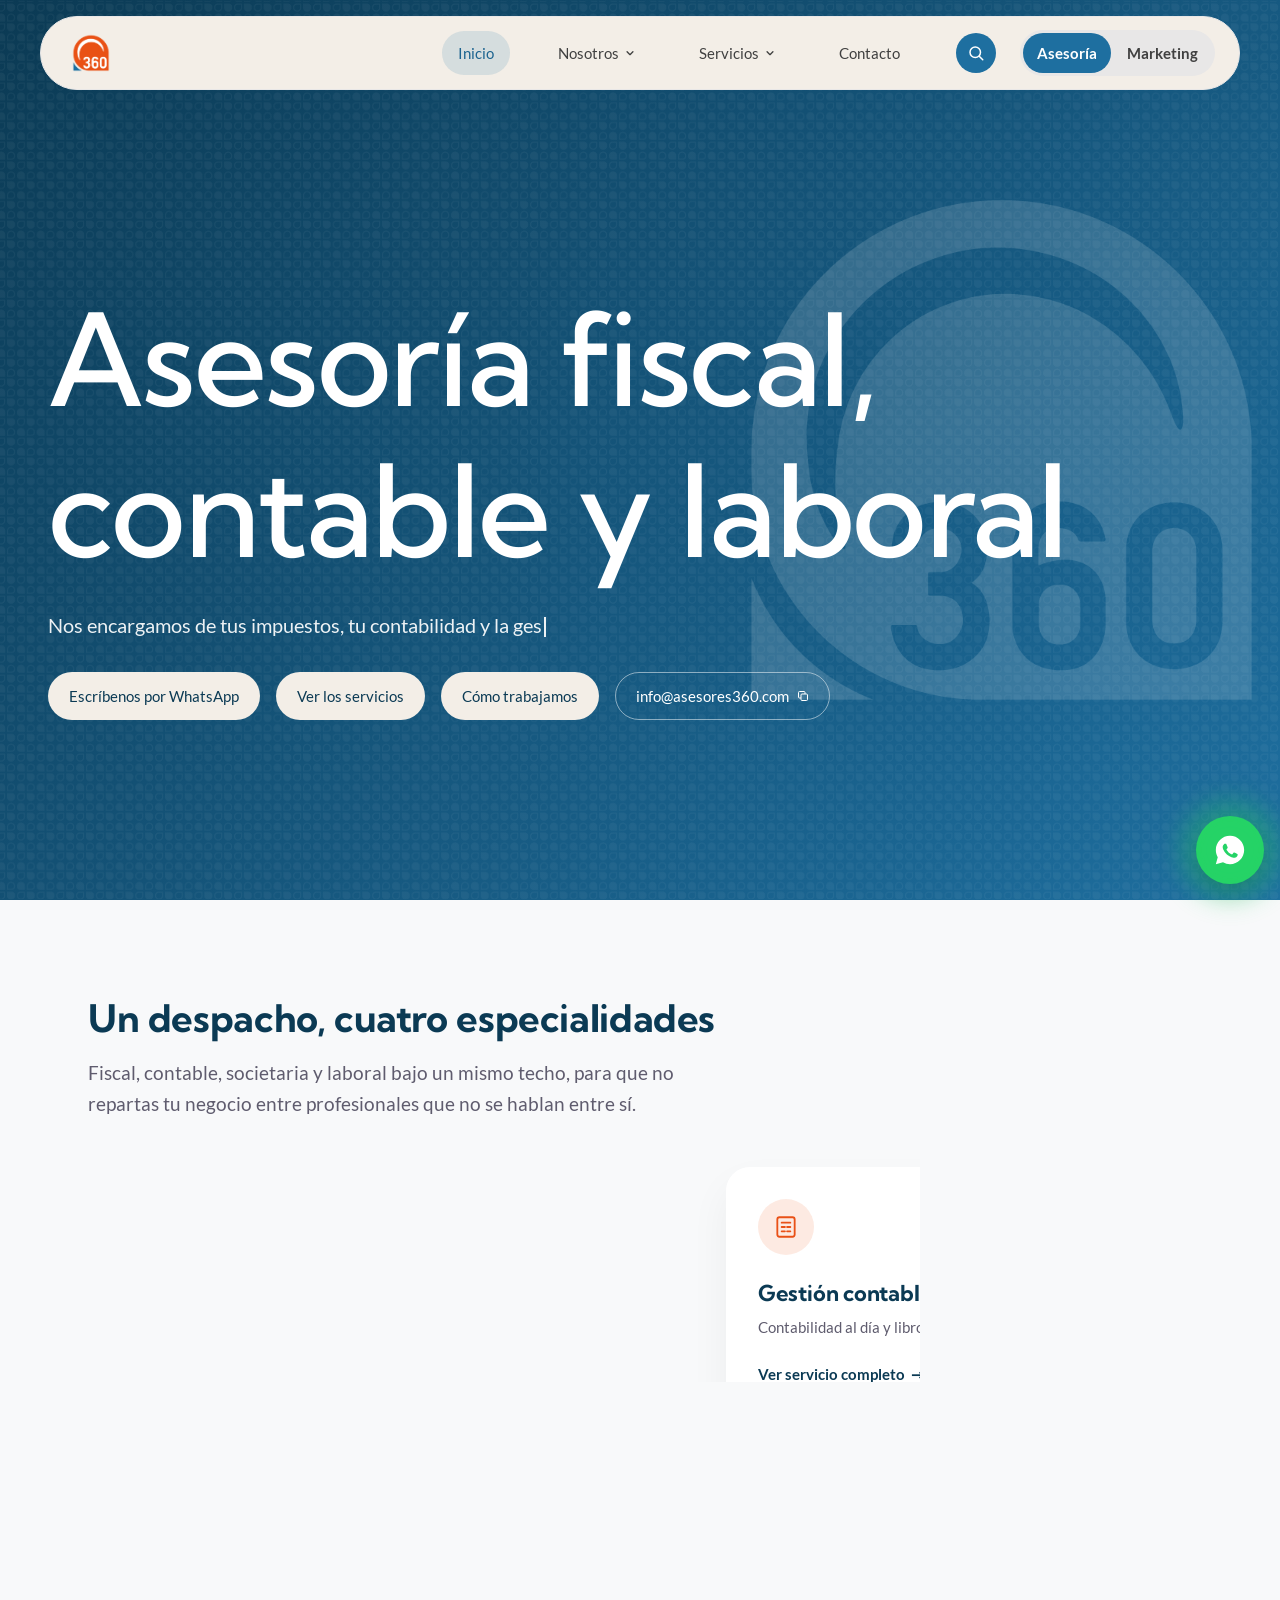
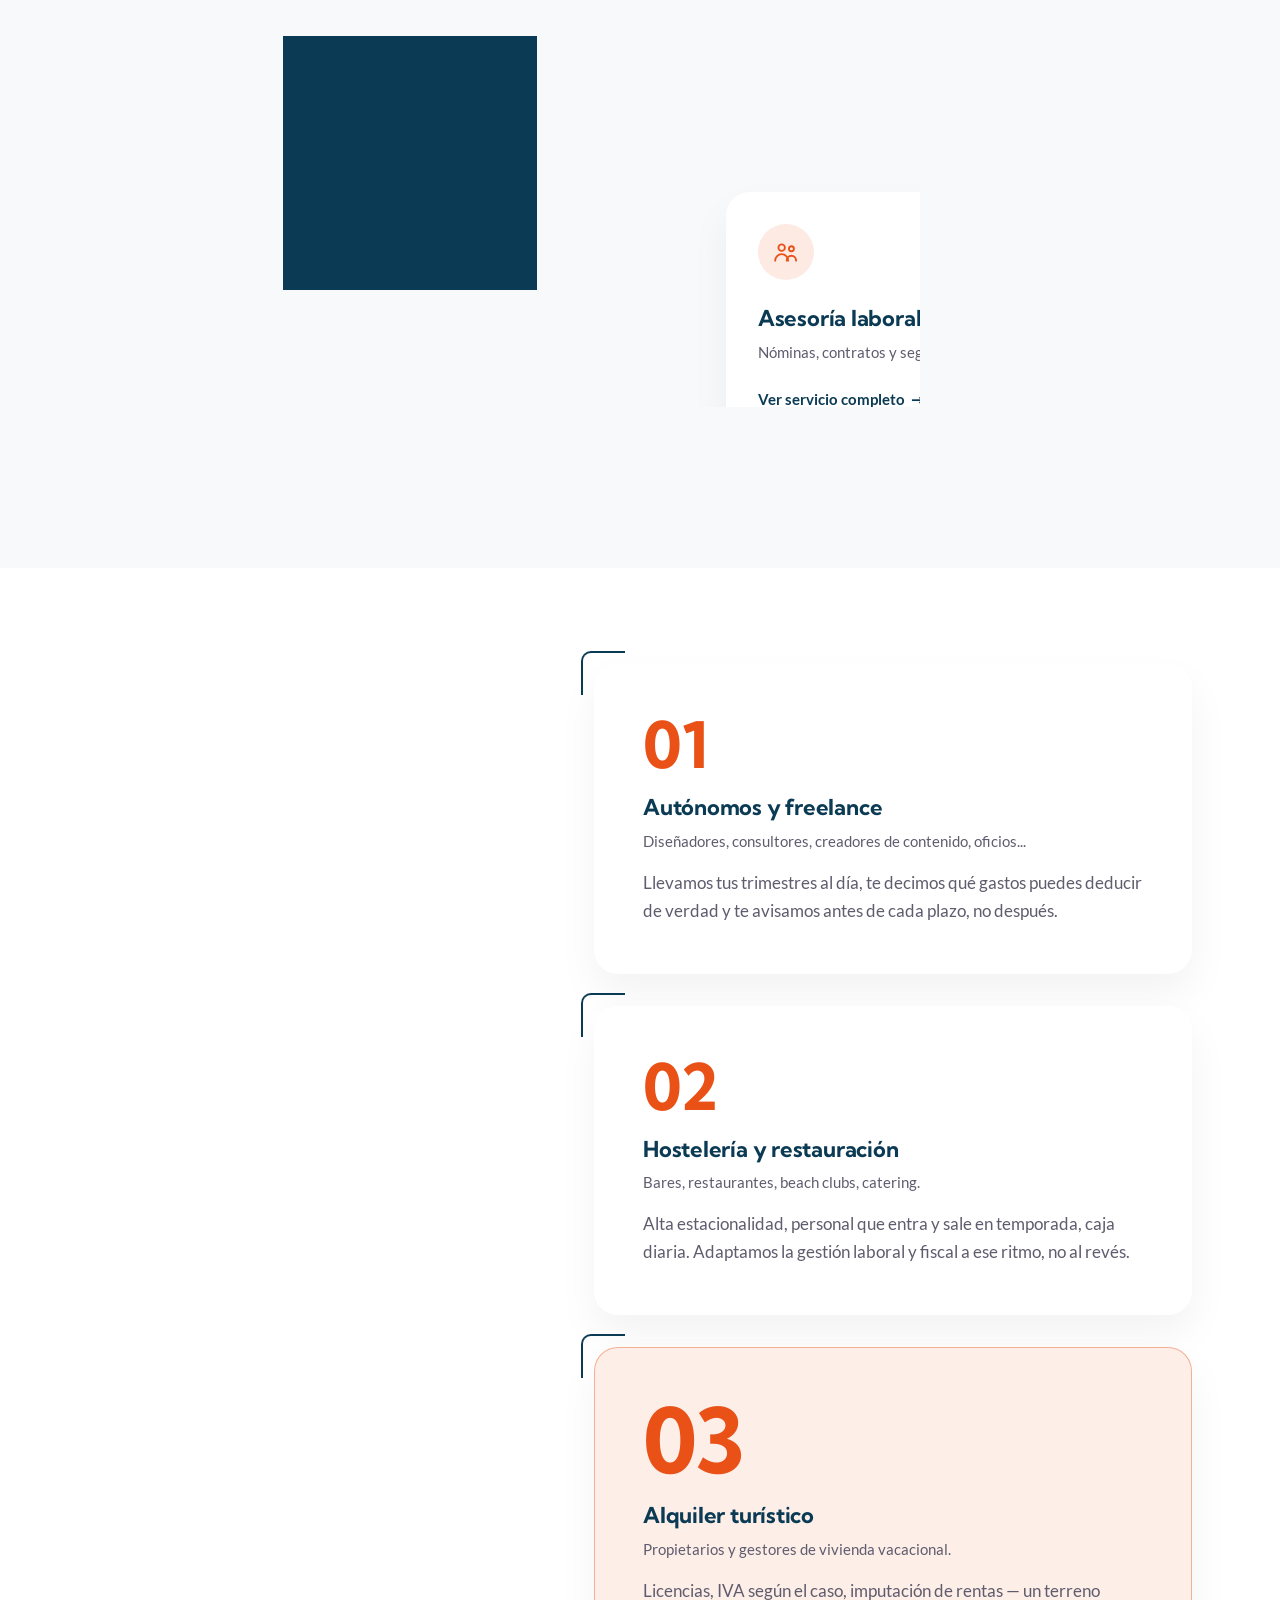
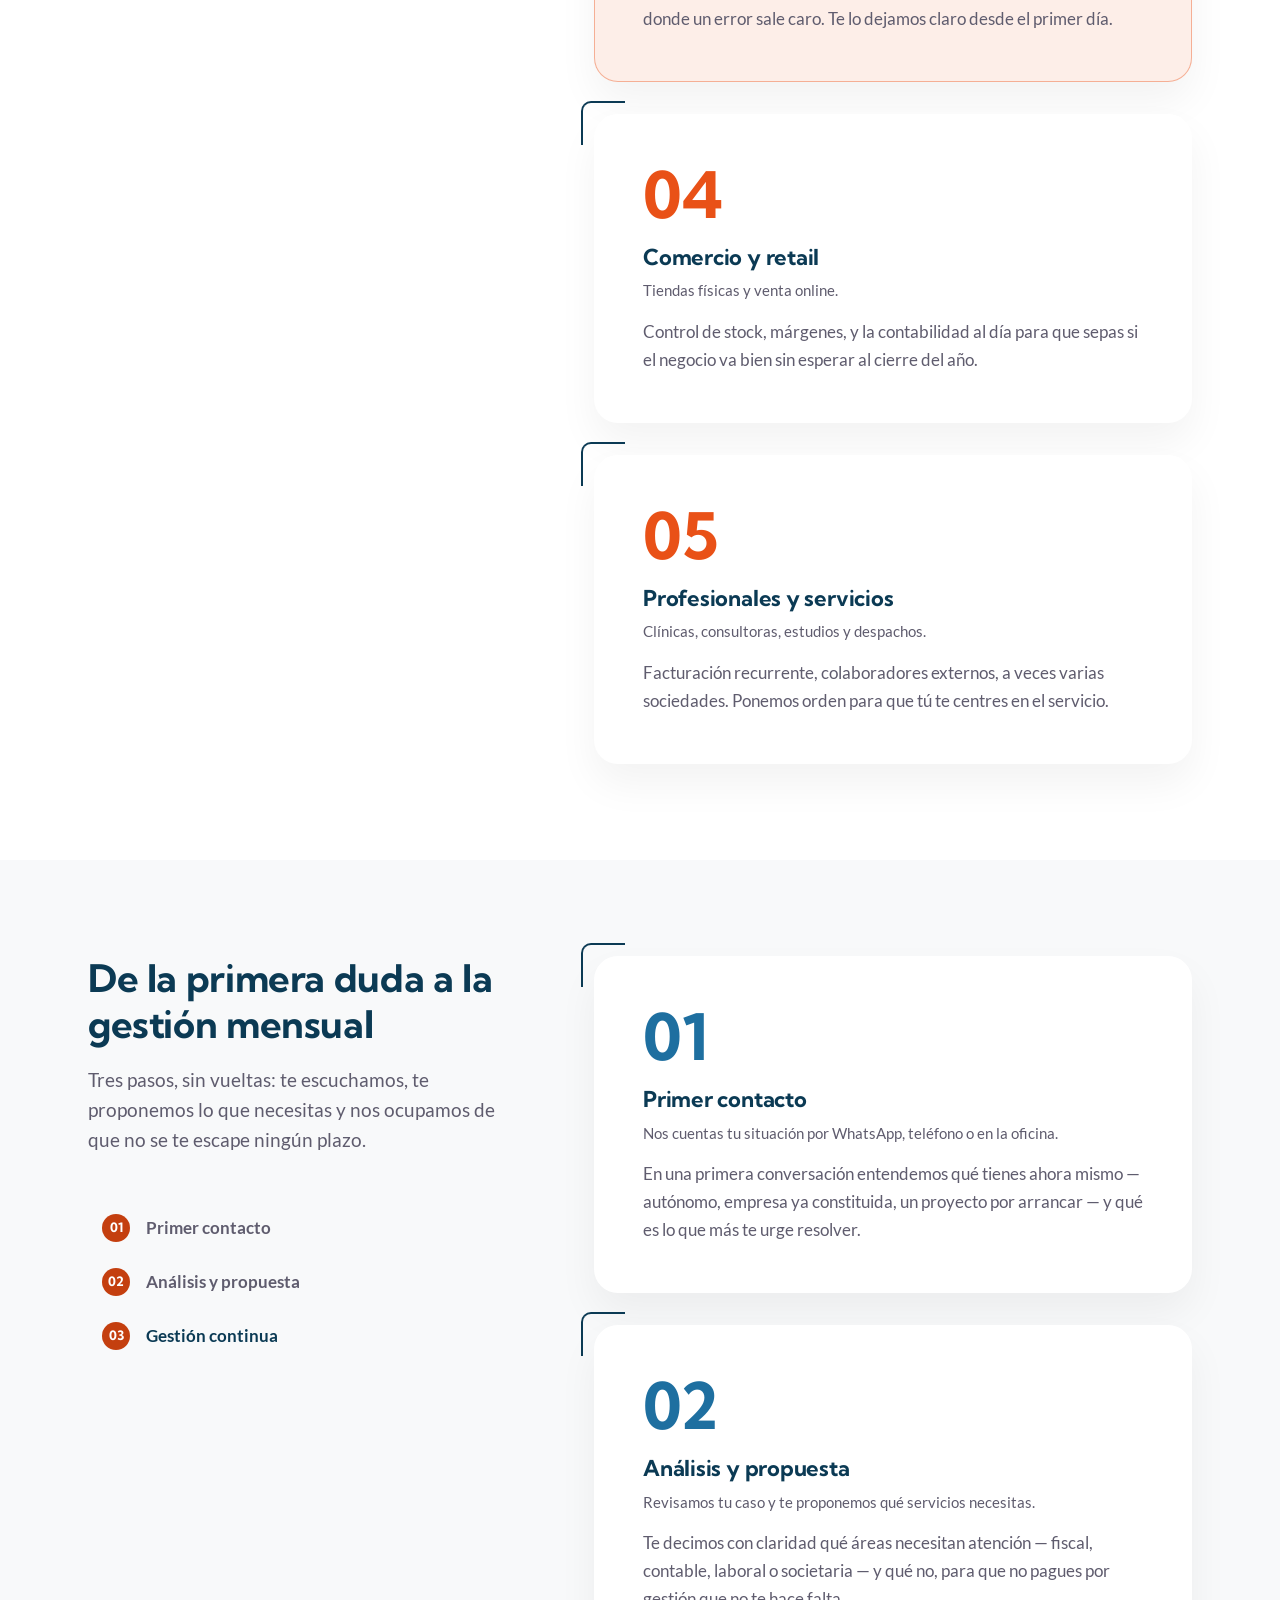
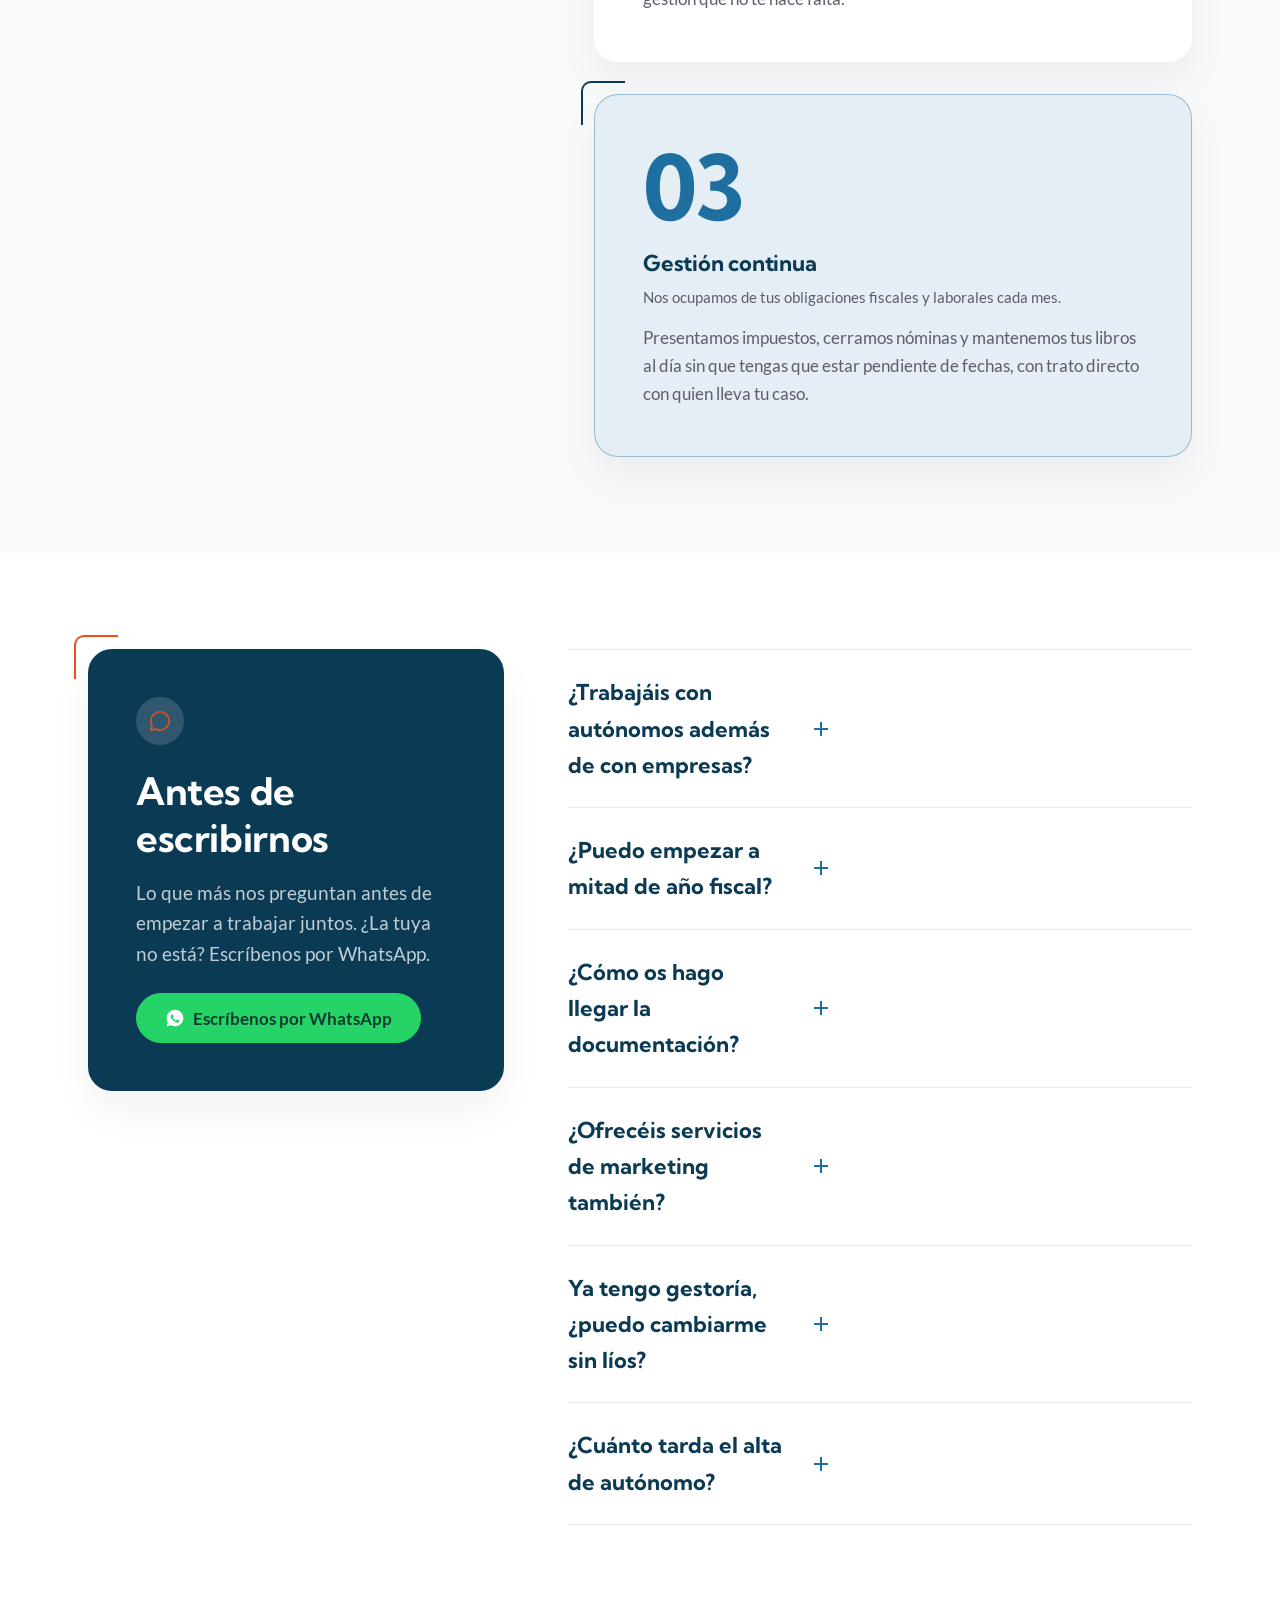
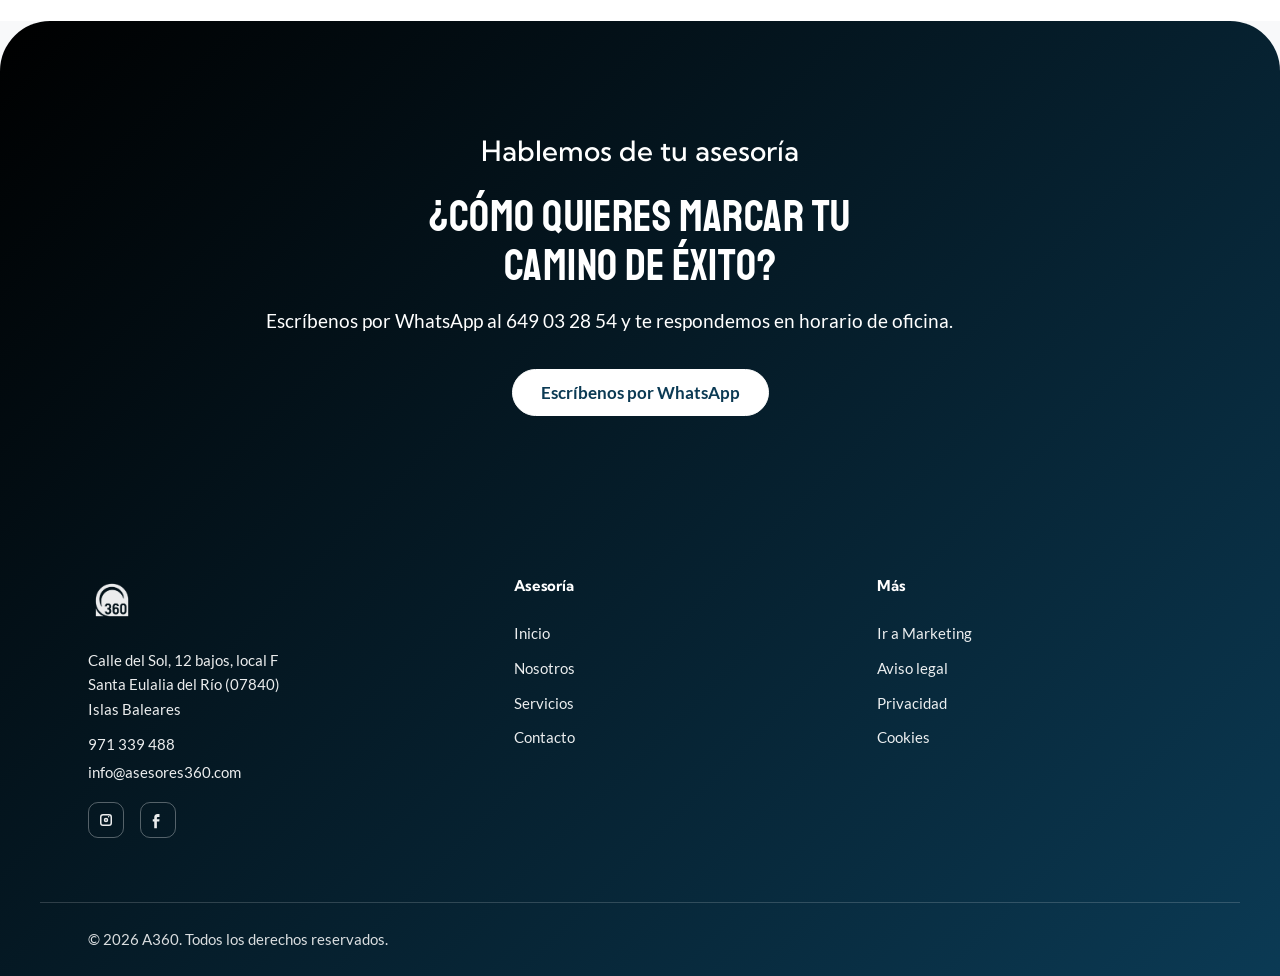
==== commit 9b42971d: "fix(B-09): rel="noopener noreferrer" en todos los enlaces y ventanas externas Co-Authored-By: Claude" ====
--- a/asesoria/index.html
+++ b/asesoria/index.html
@@ -3,7 +3,6 @@
 <head>
 <meta charset="utf-8">
 <meta name="viewport" content="width=device-width, initial-scale=1">
-<meta name="color-scheme" content="light">
 <script>document.documentElement.classList.add('js');addEventListener('load',function(){if(!window.A360_LISTO)document.documentElement.classList.remove('js')})</script>
 <title>Asesoría fiscal, contable y laboral en España | A360</title>
 <meta name="description" content="Asesoría fiscal, contable, laboral y de constitución de sociedades para autónomos y empresas de toda España, con sede en Ibiza. Escríbenos por WhatsApp o consulta nuestros servicios.">
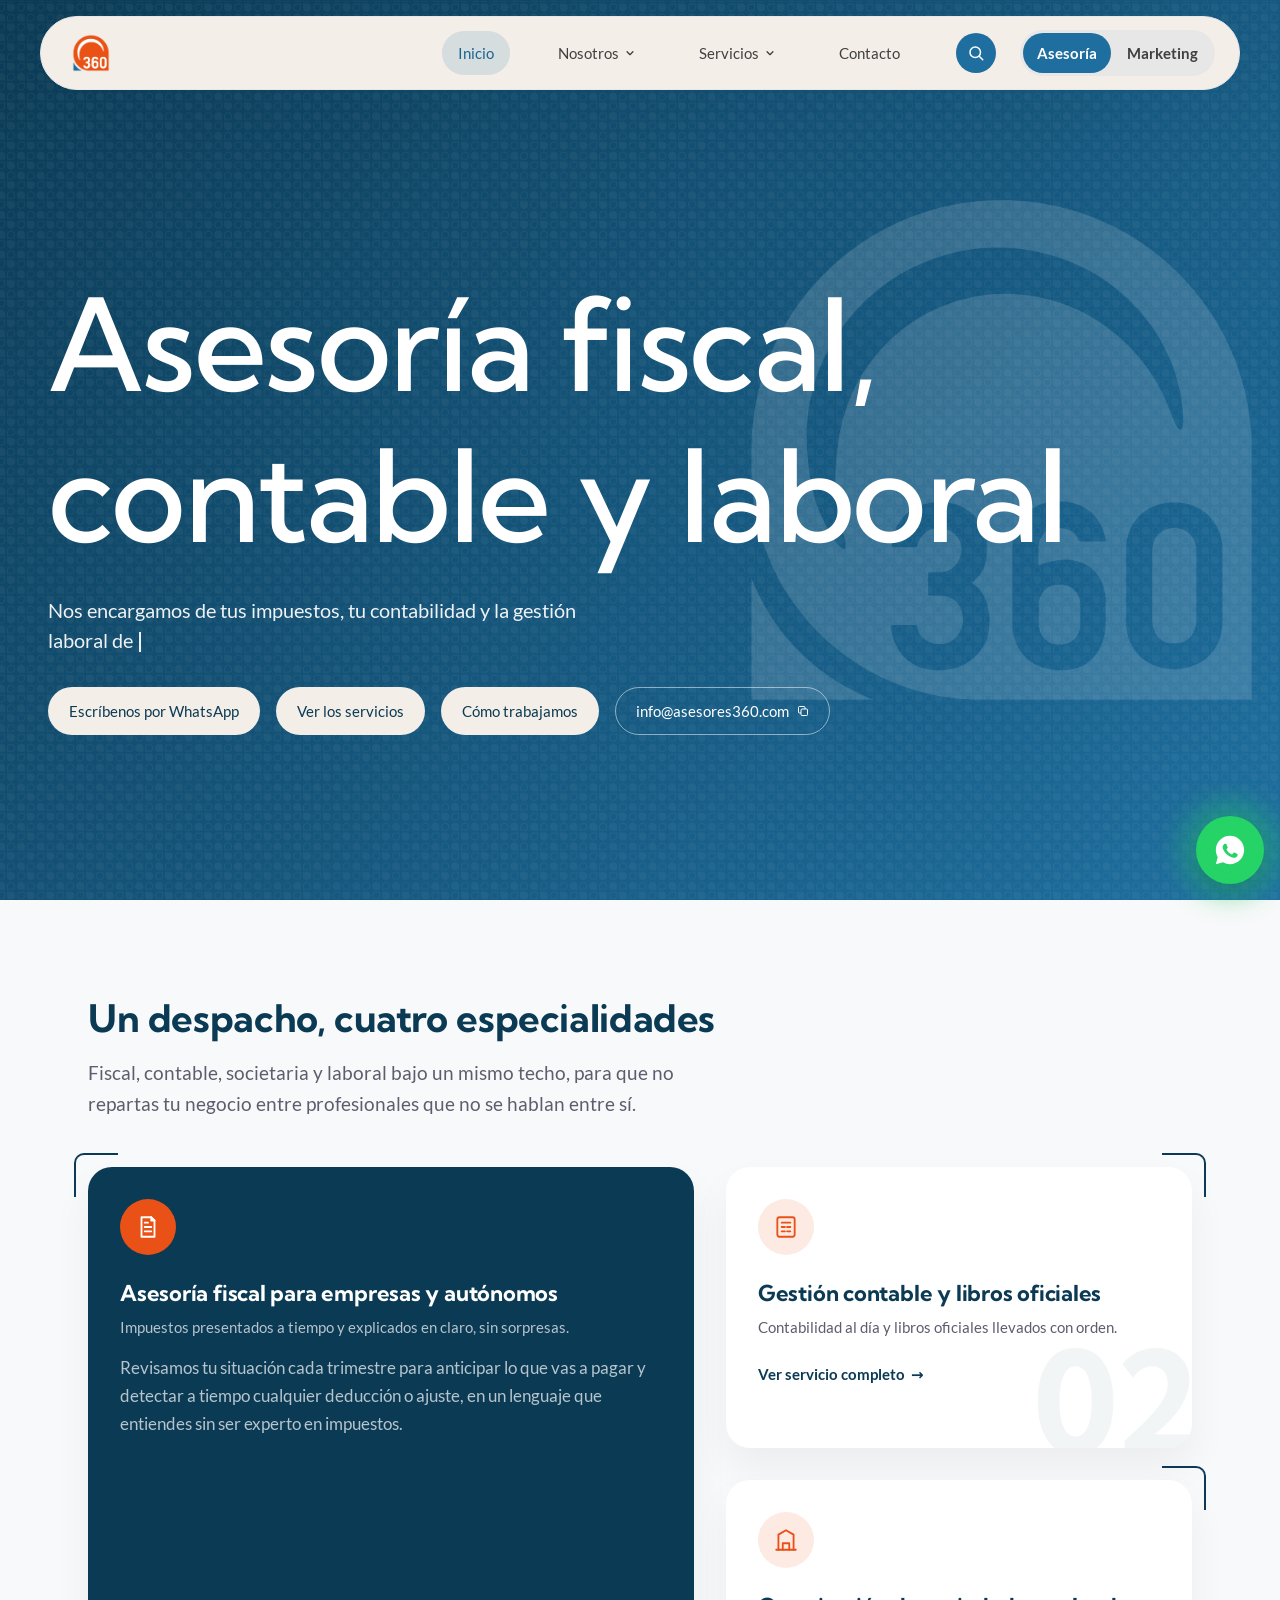
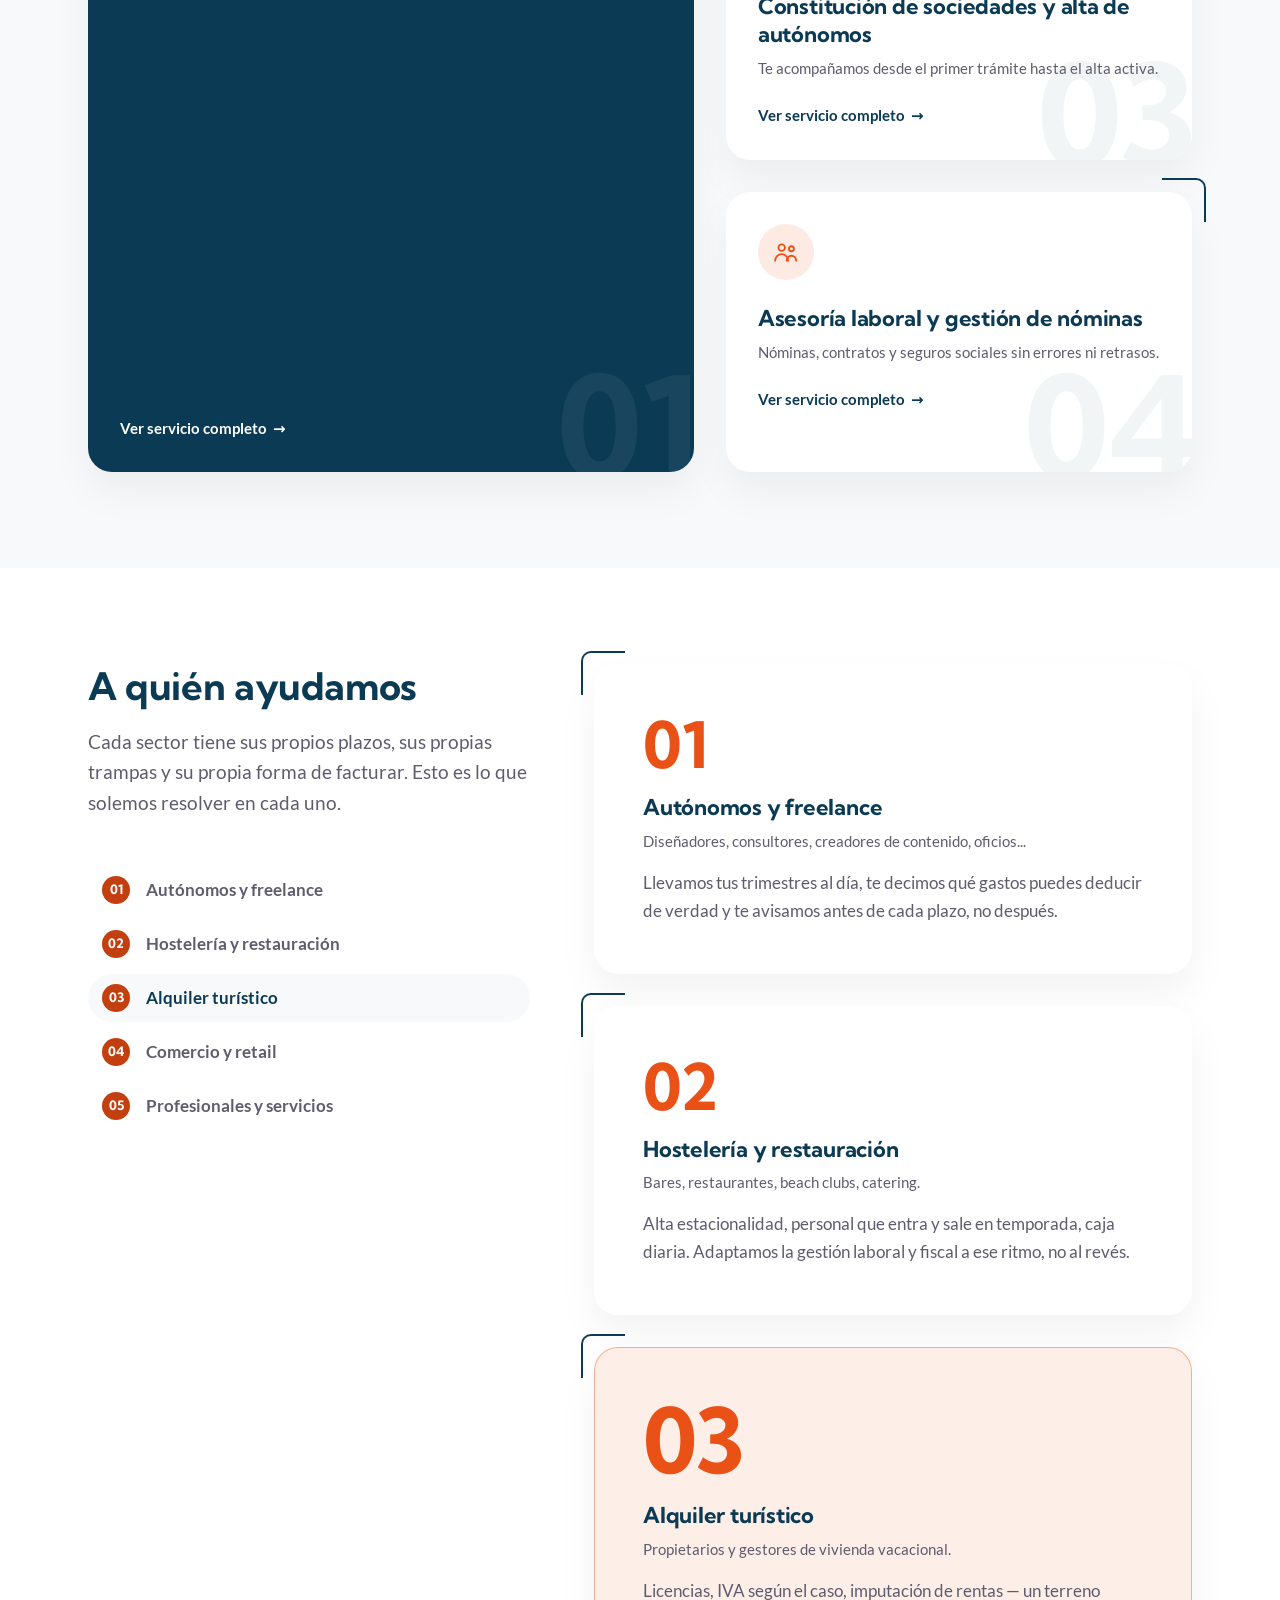
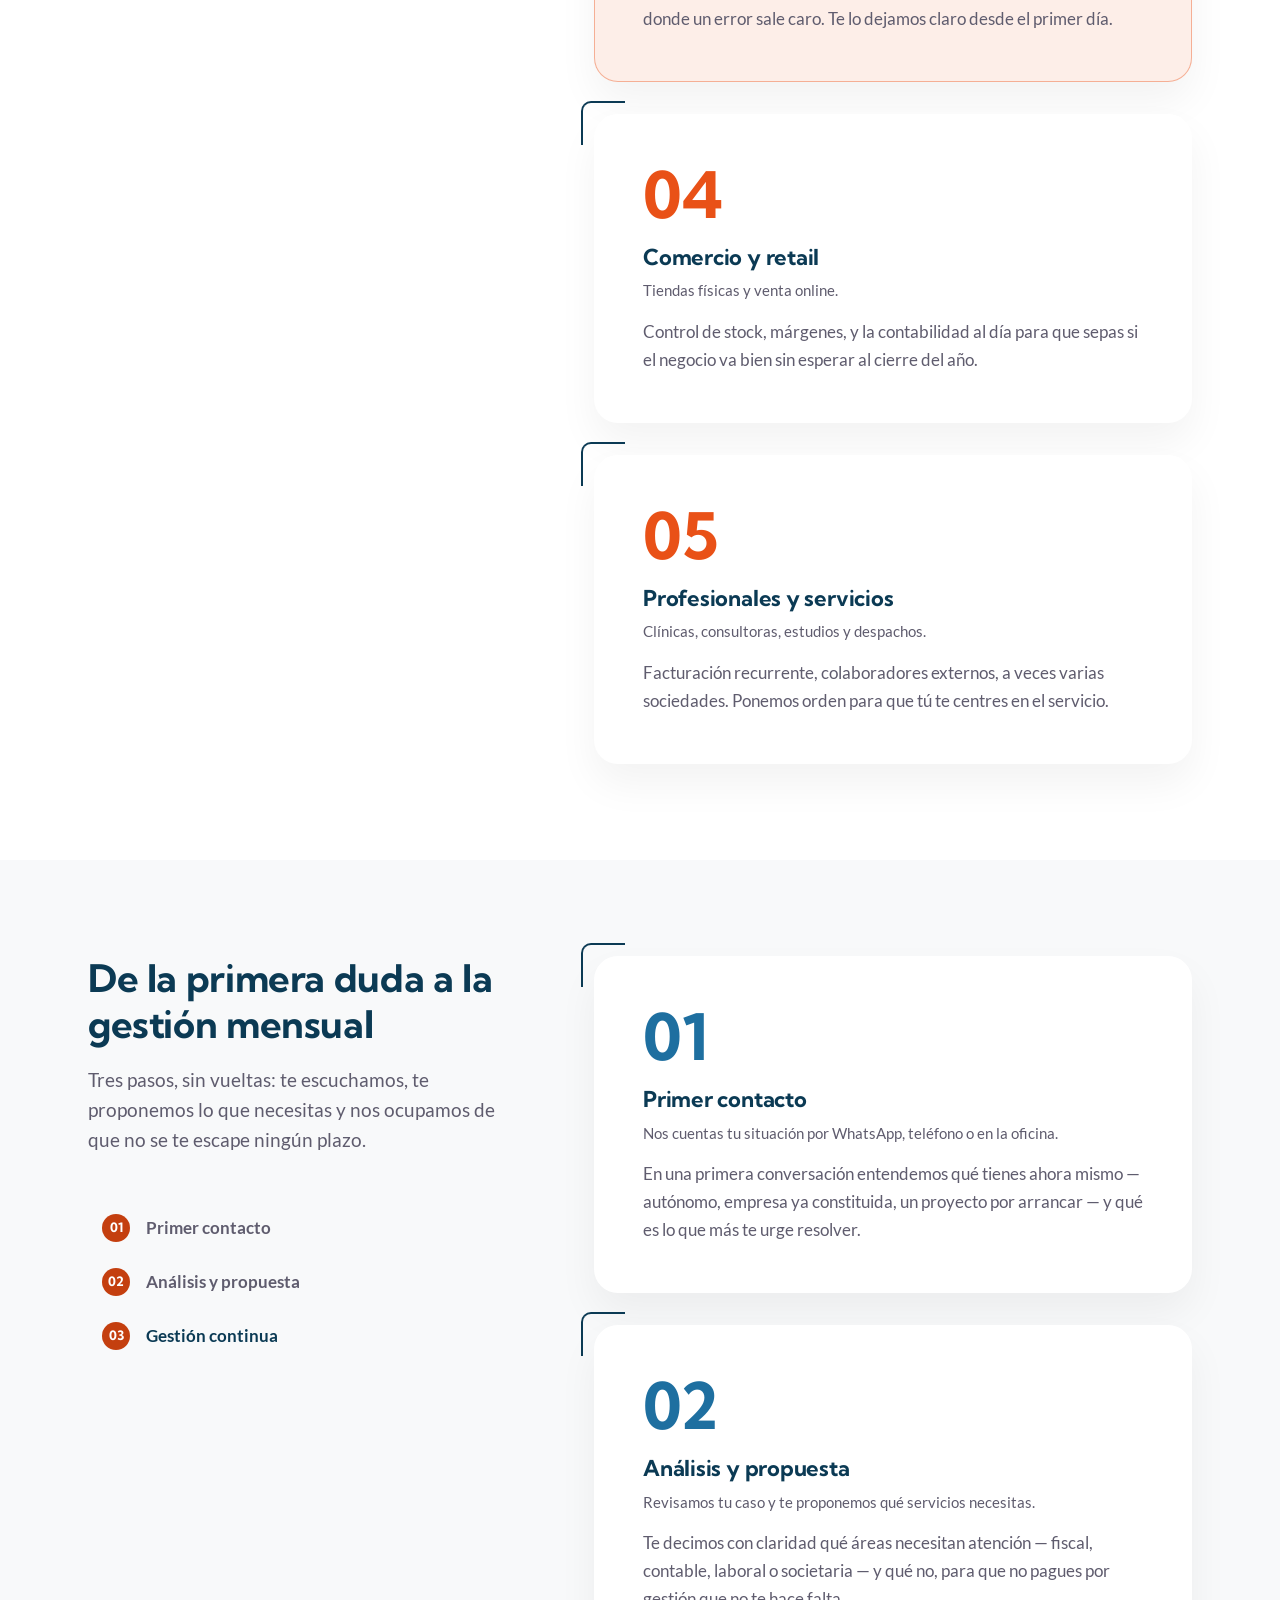
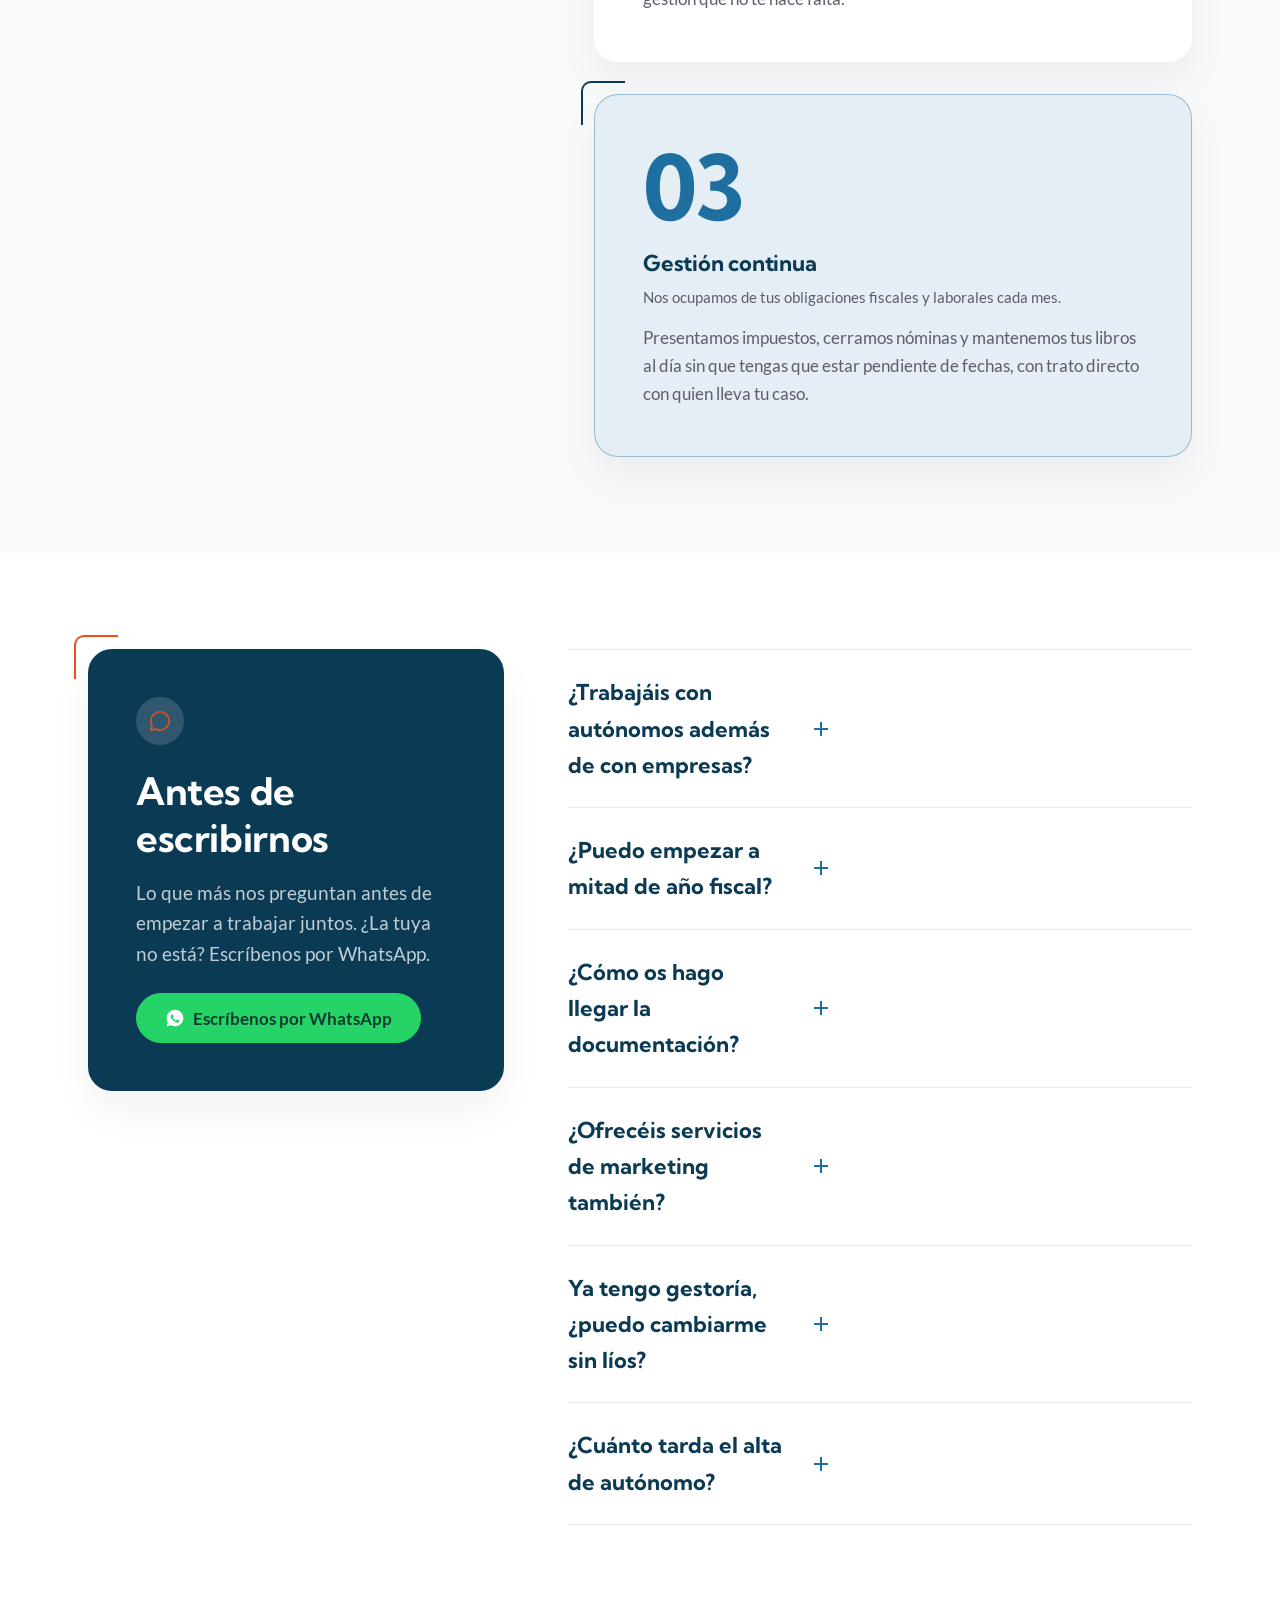
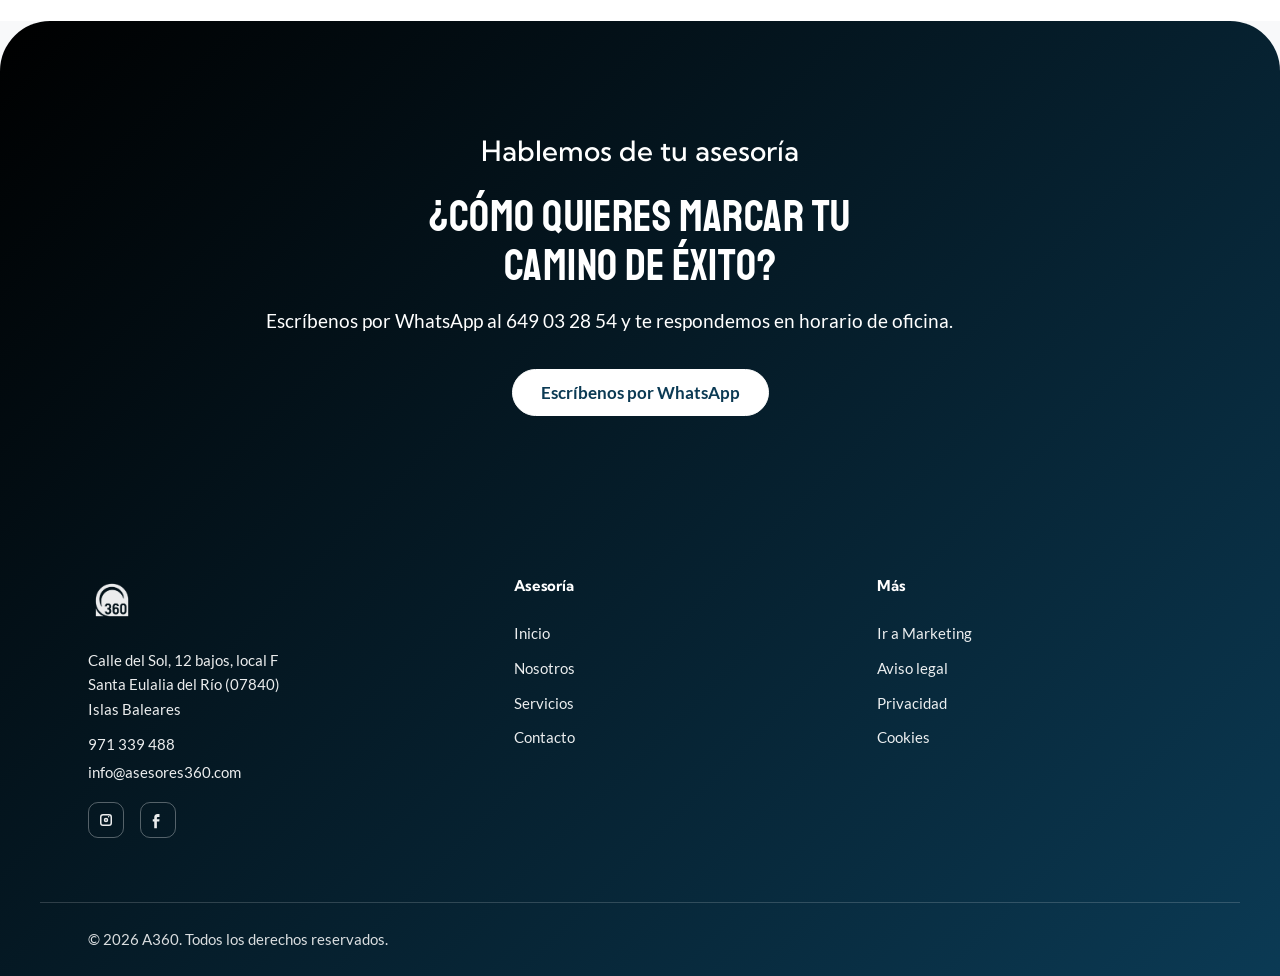
==== commit afb7ef8b: "fix(B-05): landmark <header> en la nav flotante y role=dialog en el chat de WhatsApp Co-Authored-By:" ====
--- a/asesoria/index.html
+++ b/asesoria/index.html
@@ -231,7 +231,7 @@
     <h1 class="asesoria-hero__titulo reveal">Asesoría fiscal,<br>contable y laboral</h1>
     <p class="asesoria-hero__linea asesoria-hero__linea--maquina" data-texto-maquina="Nos encargamos de tus impuestos, tu contabilidad y la gestión laboral de tu empresa o tu alta de autónomo, para que tú te concentres en hacer crecer tu negocio y no en el papeleo.">Nos encargamos de tus impuestos, tu contabilidad y la gestión laboral de tu empresa o tu alta de autónomo, para que tú te concentres en hacer crecer tu negocio y no en el papeleo.<span class="asesoria-hero__cursor" aria-hidden="true"></span></p>
     <div class="asesoria-hero__pildoras reveal">
-      <a class="pildora-a" href="https://wa.me/34649032854?text=Hola%2C%20escribo%20desde%20la%20web%20de%20A360%20Asesor%C3%ADa" target="_blank" rel="noopener noreferrer">Escríbenos por WhatsApp</a>
+      <a class="pildora-a" href="https://wa.me/34649032854?text=Hola%2C%20escribo%20desde%20la%20web%20de%20A360%20Asesor%C3%ADa" target="_blank" rel="noopener">Escríbenos por WhatsApp</a>
       <a class="pildora-a" href="/asesoria/servicios.html">Ver los servicios</a>
       <a class="pildora-a" href="/asesoria/#como-trabajamos">Cómo trabajamos</a>
       <button class="pildora-a pildora-a--contorno" type="button" data-copiar-correo="info@asesores360.com">
@@ -381,7 +381,7 @@
         </span>
         <h2>Antes de escribirnos</h2>
         <p class="cuerpo-lg" style="margin-top:var(--e-2);max-width:34ch">Lo que más nos preguntan antes de empezar a trabajar juntos. ¿La tuya no está? Escríbenos por WhatsApp.</p>
-        <a class="boton boton-oscuro faq-grid__whatsapp" href="https://wa.me/34649032854?text=Hola%2C%20escribo%20desde%20la%20web%20de%20A360%20Asesor%C3%ADa" target="_blank" rel="noopener noreferrer">
+        <a class="boton boton-oscuro faq-grid__whatsapp" href="https://wa.me/34649032854?text=Hola%2C%20escribo%20desde%20la%20web%20de%20A360%20Asesor%C3%ADa" target="_blank" rel="noopener">
           <svg viewBox="0 0 24 24" aria-hidden="true"><path d="M12 2C6.48 2 2 6.48 2 12c0 1.85.5 3.58 1.35 5.08L2 22l5.06-1.32A9.94 9.94 0 0 0 12 22c5.52 0 10-4.48 10-10S17.52 2 12 2Zm5.2 14.2c-.22.6-1.28 1.15-1.76 1.2-.45.06-1 .09-1.62-.1a13 13 0 0 1-1.48-.55c-2.6-1.12-4.3-3.75-4.43-3.92-.13-.17-1.06-1.41-1.06-2.69s.67-1.9.9-2.16c.24-.26.52-.32.7-.32l.5.01c.16 0 .37-.06.58.44.22.52.74 1.8.8 1.93.06.13.1.28.02.45-.08.17-.13.28-.26.43l-.39.46c-.13.13-.26.27-.11.53.15.26.67 1.11 1.44 1.8.99.89 1.83 1.16 2.09 1.29.26.13.41.11.56-.07.16-.17.65-.76.83-1.02.17-.26.35-.22.58-.13.24.09 1.52.72 1.78.85.26.13.43.2.5.3.06.11.06.62-.16 1.22Z"/></svg>
           Escríbenos por WhatsApp
         </a>
@@ -448,7 +448,7 @@
       <p class="cierre-asesoria__previa">Hablemos de tu asesoría</p>
       <p class="cierre-asesoria__cartel">¿Cómo quieres marcar tu camino de éxito?</p>
       <p class="cuerpo-lg">Escríbenos por WhatsApp al 649 03 28 54 y te respondemos en horario de oficina.</p>
-      <a class="boton boton-primario" href="https://wa.me/34649032854?text=Hola%2C%20escribo%20desde%20la%20web%20de%20A360%20Asesor%C3%ADa" target="_blank" rel="noopener noreferrer">Escríbenos por WhatsApp</a>
+      <a class="boton boton-primario" href="https://wa.me/34649032854?text=Hola%2C%20escribo%20desde%20la%20web%20de%20A360%20Asesor%C3%ADa" target="_blank" rel="noopener">Escríbenos por WhatsApp</a>
     </div>
   </section>
 
@@ -463,10 +463,10 @@
       <p style="margin-top:8px"><a href="tel:+34971339488">971 339 488</a></p>
       <p><a href="mailto:info@asesores360.com">info@asesores360.com</a></p>
       <div class="pie__redes">
-        <a href="https://www.instagram.com/a360_asesores" aria-label="A360 en Instagram" target="_blank" rel="noopener noreferrer">
+        <a href="https://www.instagram.com/a360_asesores" aria-label="A360 en Instagram" target="_blank" rel="noopener">
           <svg width="18" height="18" viewBox="0 0 24 24" aria-hidden="true"><path fill-rule="evenodd" clip-rule="evenodd" fill="#fff" d="M4 8a4 4 0 0 1 4-4h8a4 4 0 0 1 4 4v8a4 4 0 0 1-4 4H8a4 4 0 0 1-4-4V8Zm4-2a2 2 0 0 0-2 2v8a2 2 0 0 0 2 2h8a2 2 0 0 0 2-2V8a2 2 0 0 0-2-2H8Zm4 3a3 3 0 1 0 0 6 3 3 0 0 0 0-6Zm0 2a1 1 0 1 0 0 2 1 1 0 0 0 0-2Zm4.5-3.5a1 1 0 1 1-2 0 1 1 0 0 1 2 0Z"/></svg>
         </a>
-        <a href="https://www.facebook.com/profile.php?id=61554791530195&amp;sk=reels_tab" aria-label="A360 en Facebook" target="_blank" rel="noopener noreferrer">
+        <a href="https://www.facebook.com/profile.php?id=61554791530195&amp;sk=reels_tab" aria-label="A360 en Facebook" target="_blank" rel="noopener">
           <svg width="18" height="18" viewBox="0 0 24 24" aria-hidden="true"><path fill="#fff" d="M14 8h-2c-.8 0-1.5.2-1.5 1.3V11H14l-.3 3H10.5v9H7V14H5v-3h2V8.7C7 6 8.3 4 11.5 4H14v4Z"/></svg>
         </a>
       </div>
@@ -493,7 +493,7 @@
 </div>
 
 <!-- Botón flotante de WhatsApp -->
-<a class="whatsapp-flotante" href="https://wa.me/34649032854?text=Hola%2C%20escribo%20desde%20la%20web%20de%20A360%20Asesor%C3%ADa" target="_blank" rel="noopener noreferrer" aria-label="Escríbenos por WhatsApp">
+<a class="whatsapp-flotante" href="https://wa.me/34649032854?text=Hola%2C%20escribo%20desde%20la%20web%20de%20A360%20Asesor%C3%ADa" target="_blank" rel="noopener" aria-label="Escríbenos por WhatsApp">
   <svg viewBox="0 0 24 24" aria-hidden="true"><path fill="#fff" d="M12 2C6.48 2 2 6.48 2 12c0 1.85.5 3.58 1.35 5.08L2 22l5.06-1.32A9.94 9.94 0 0 0 12 22c5.52 0 10-4.48 10-10S17.52 2 12 2Zm5.2 14.2c-.22.6-1.28 1.15-1.76 1.2-.45.06-1 .09-1.62-.1a13 13 0 0 1-1.48-.55c-2.6-1.12-4.3-3.75-4.43-3.92-.13-.17-1.06-1.41-1.06-2.69s.67-1.9.9-2.16c.24-.26.52-.32.7-.32l.5.01c.16 0 .37-.06.58.44.22.52.74 1.8.8 1.93.06.13.1.28.02.45-.08.17-.13.28-.26.43l-.39.46c-.13.13-.26.27-.11.53.15.26.67 1.11 1.44 1.8.99.89 1.83 1.16 2.09 1.29.26.13.41.11.56-.07.16-.17.65-.76.83-1.02.17-.26.35-.22.58-.13.24.09 1.52.72 1.78.85.26.13.43.2.5.3.06.11.06.62-.16 1.22Z"/></svg>
 </a>
 
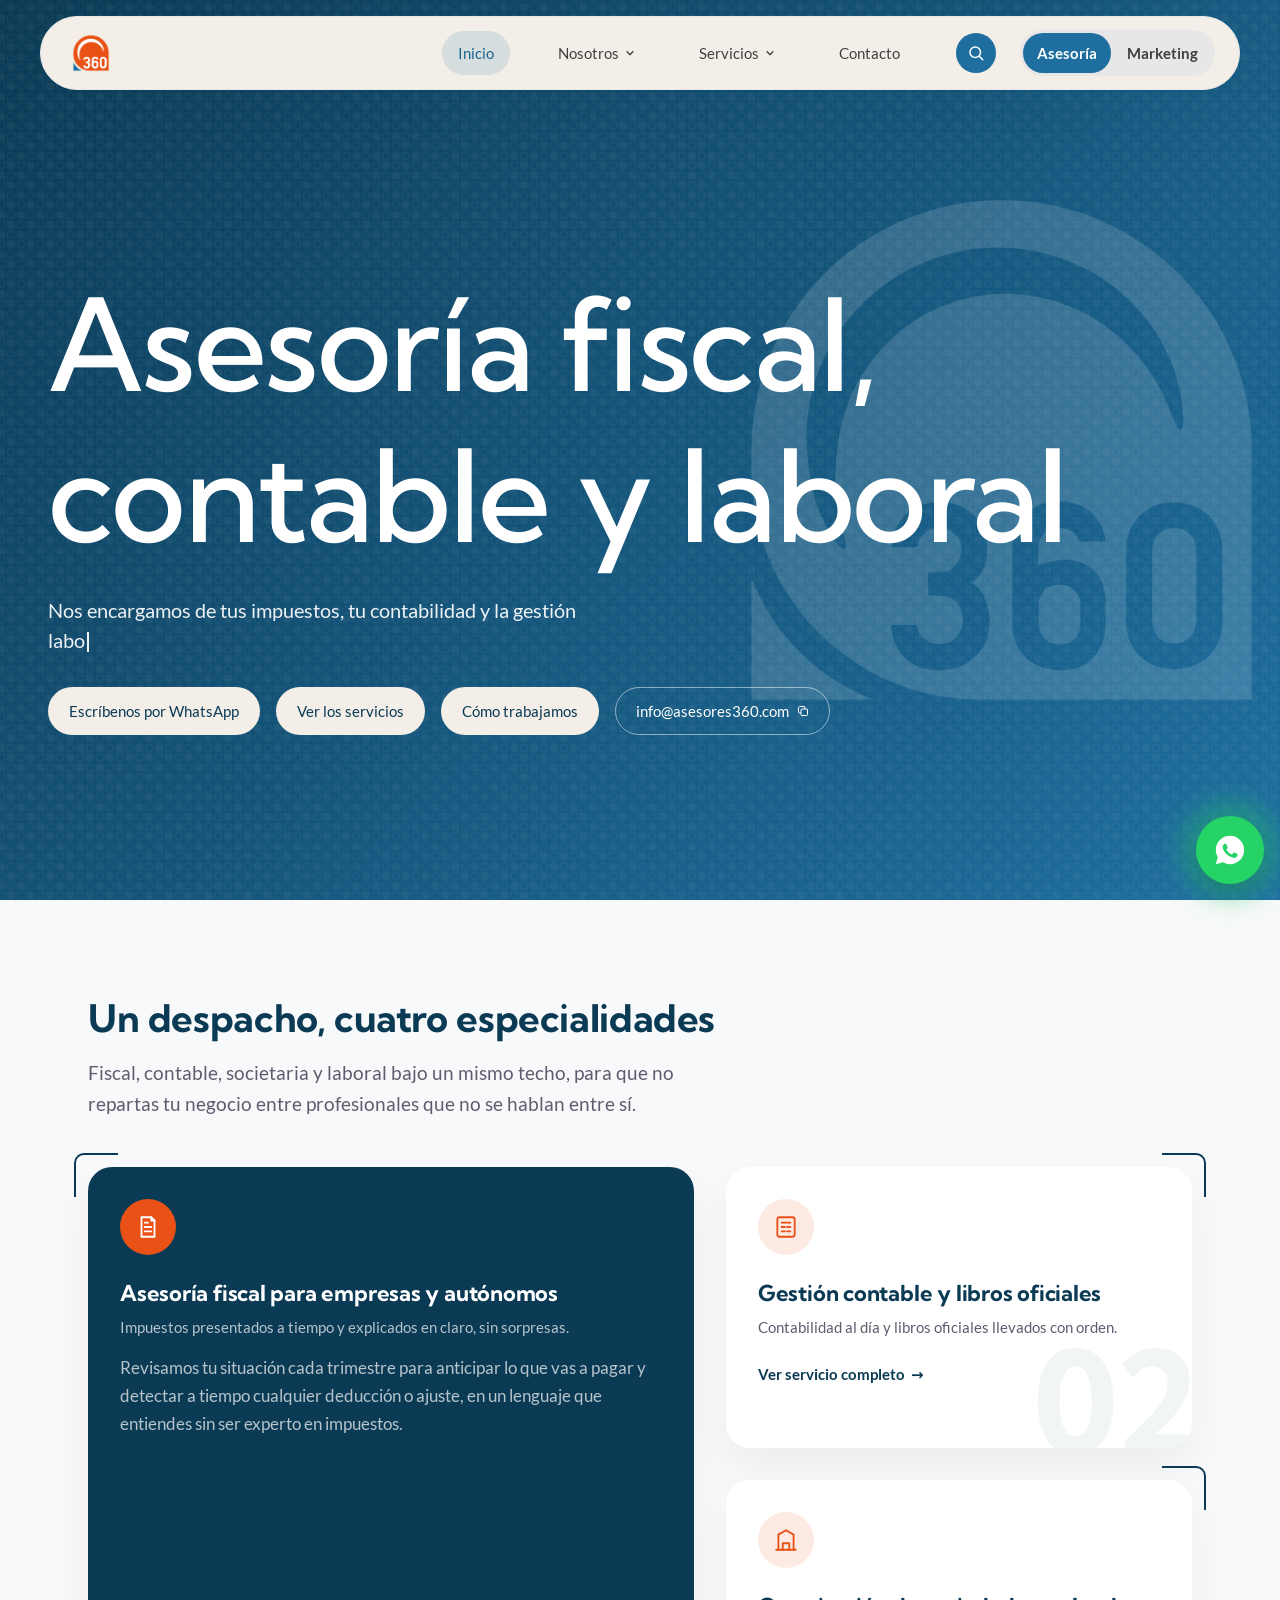
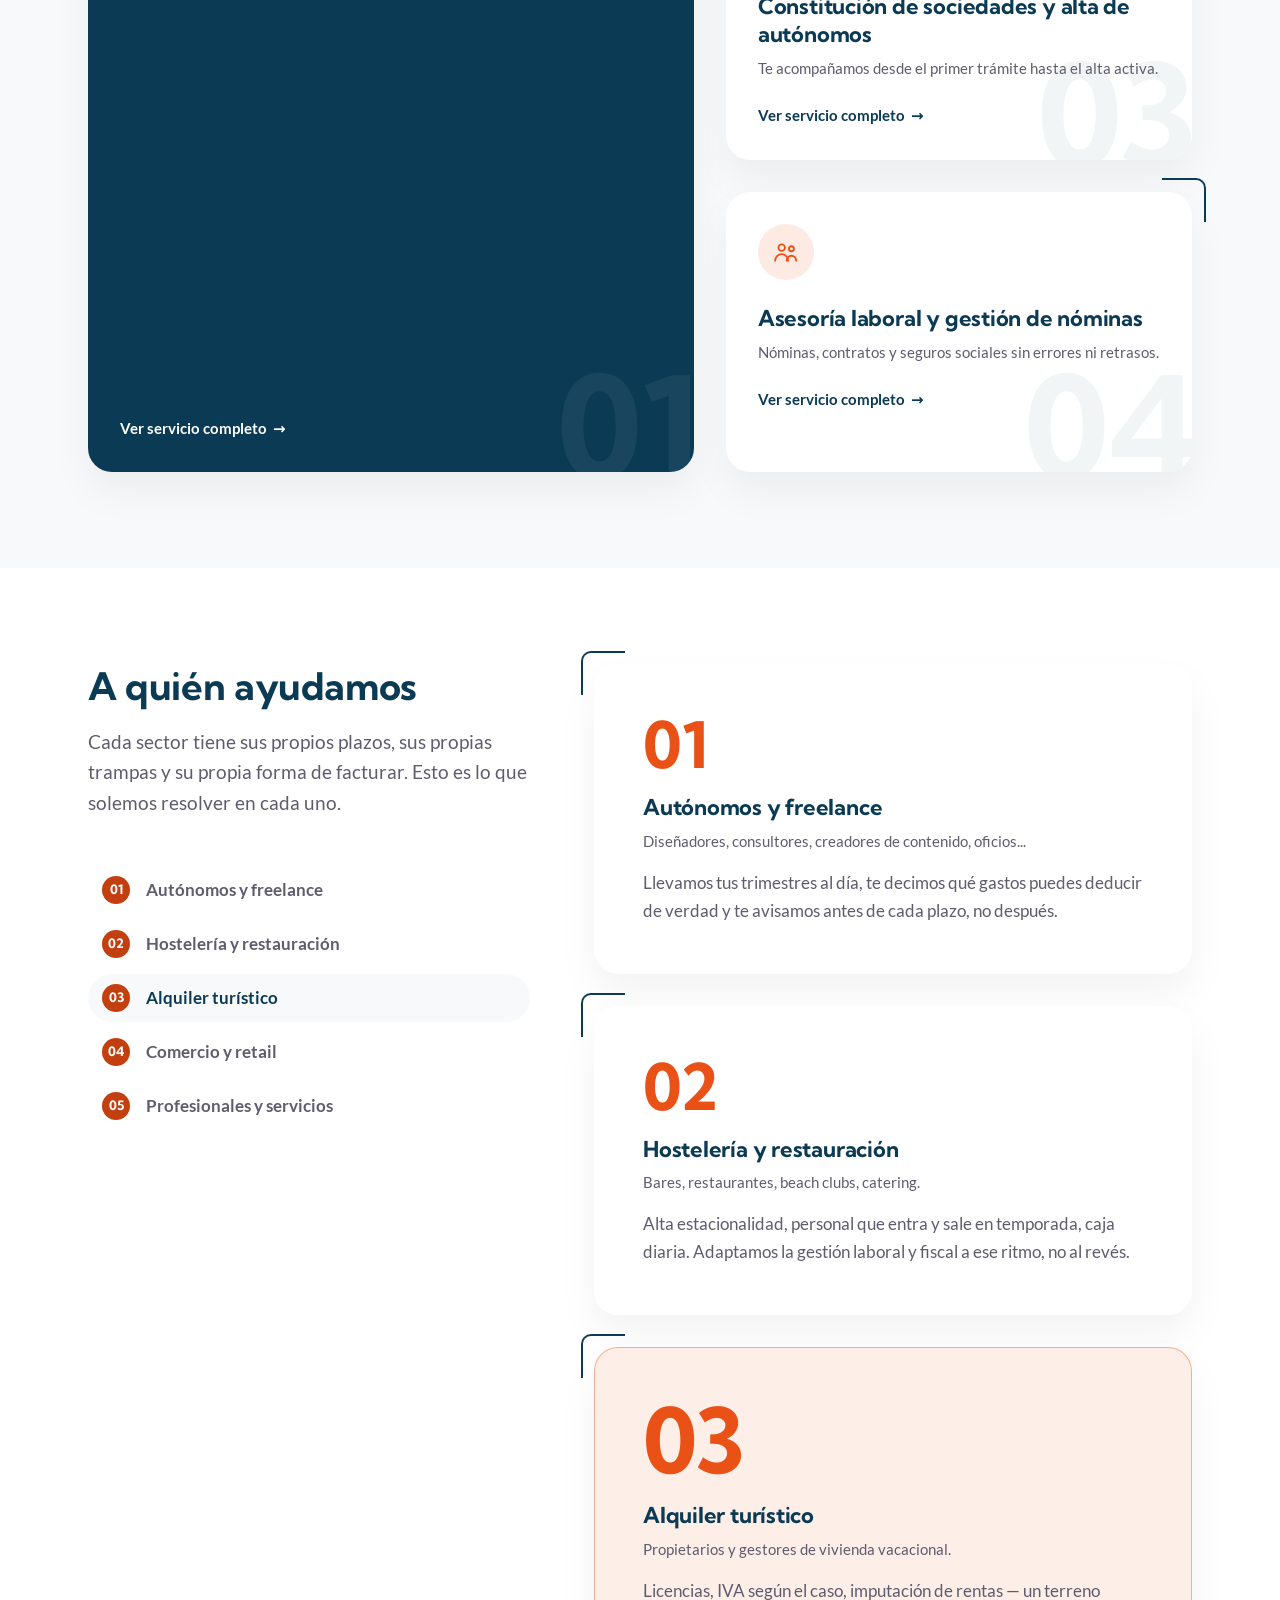
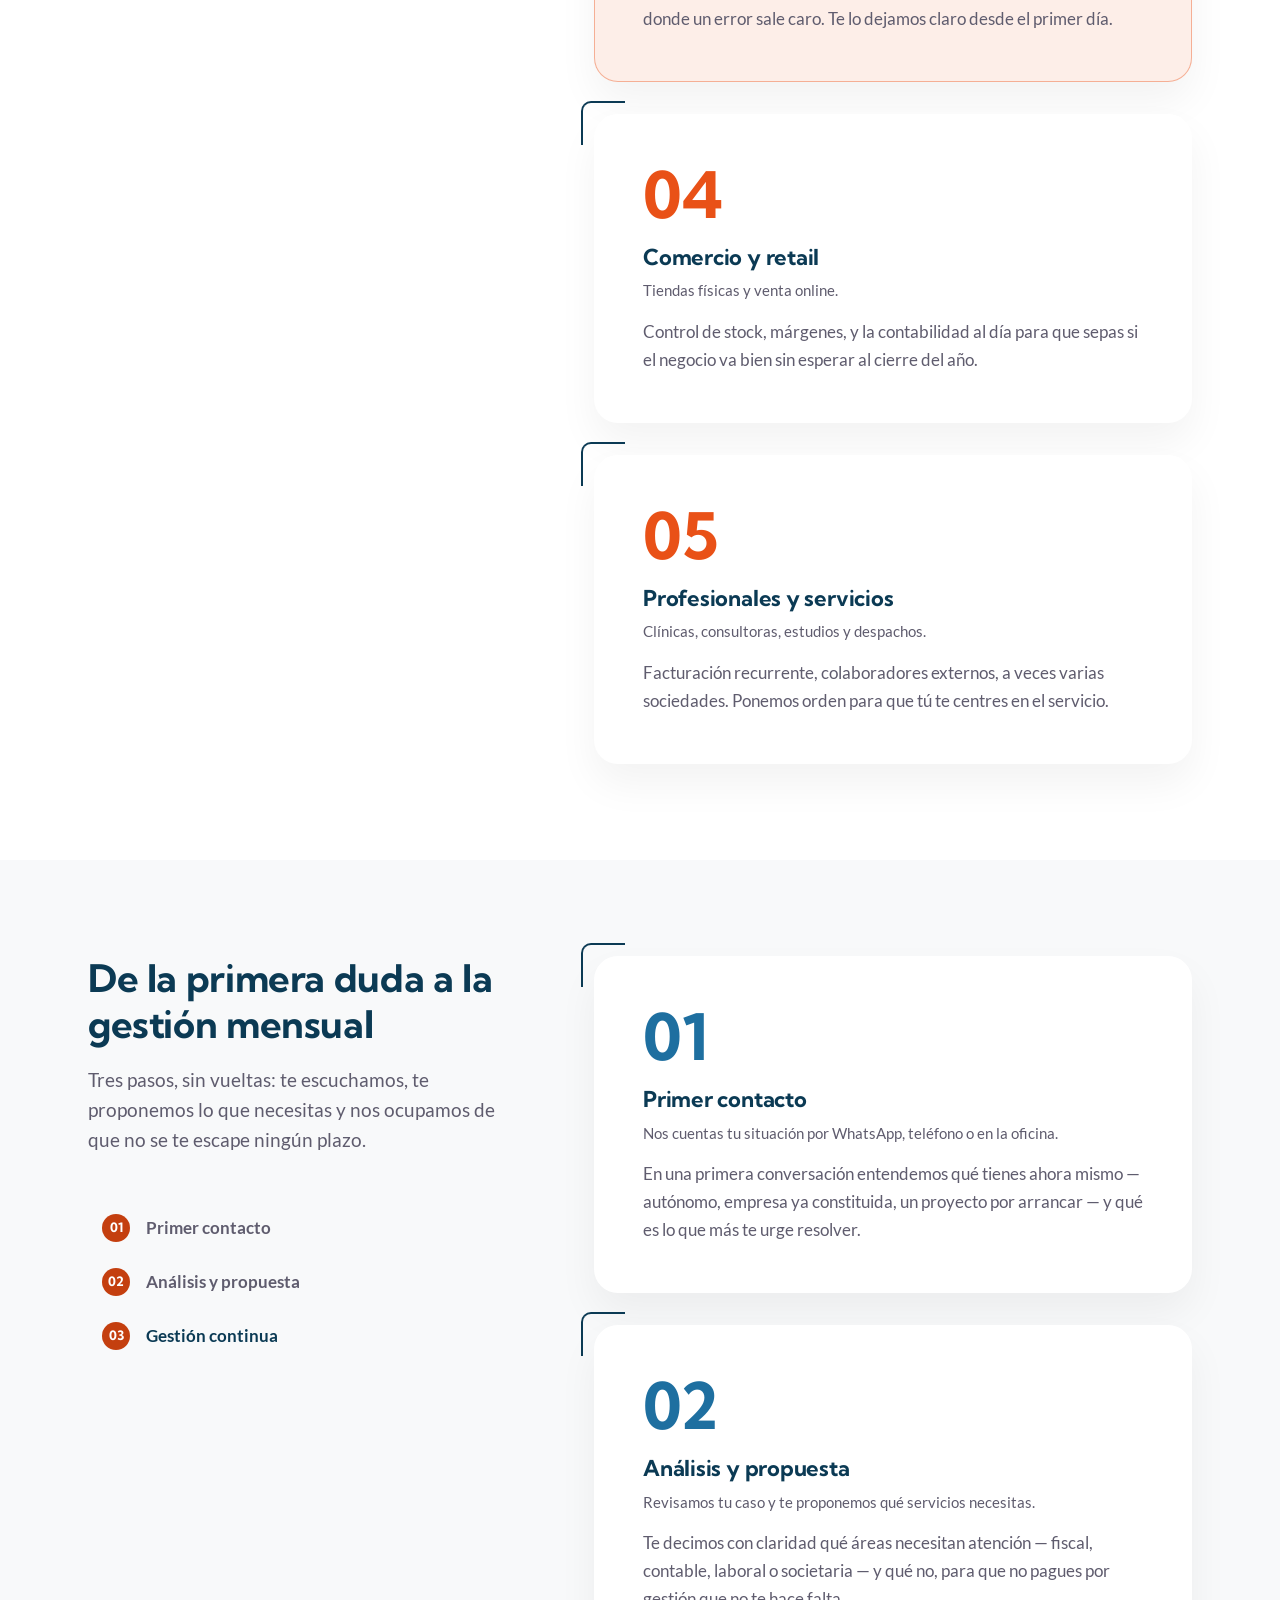
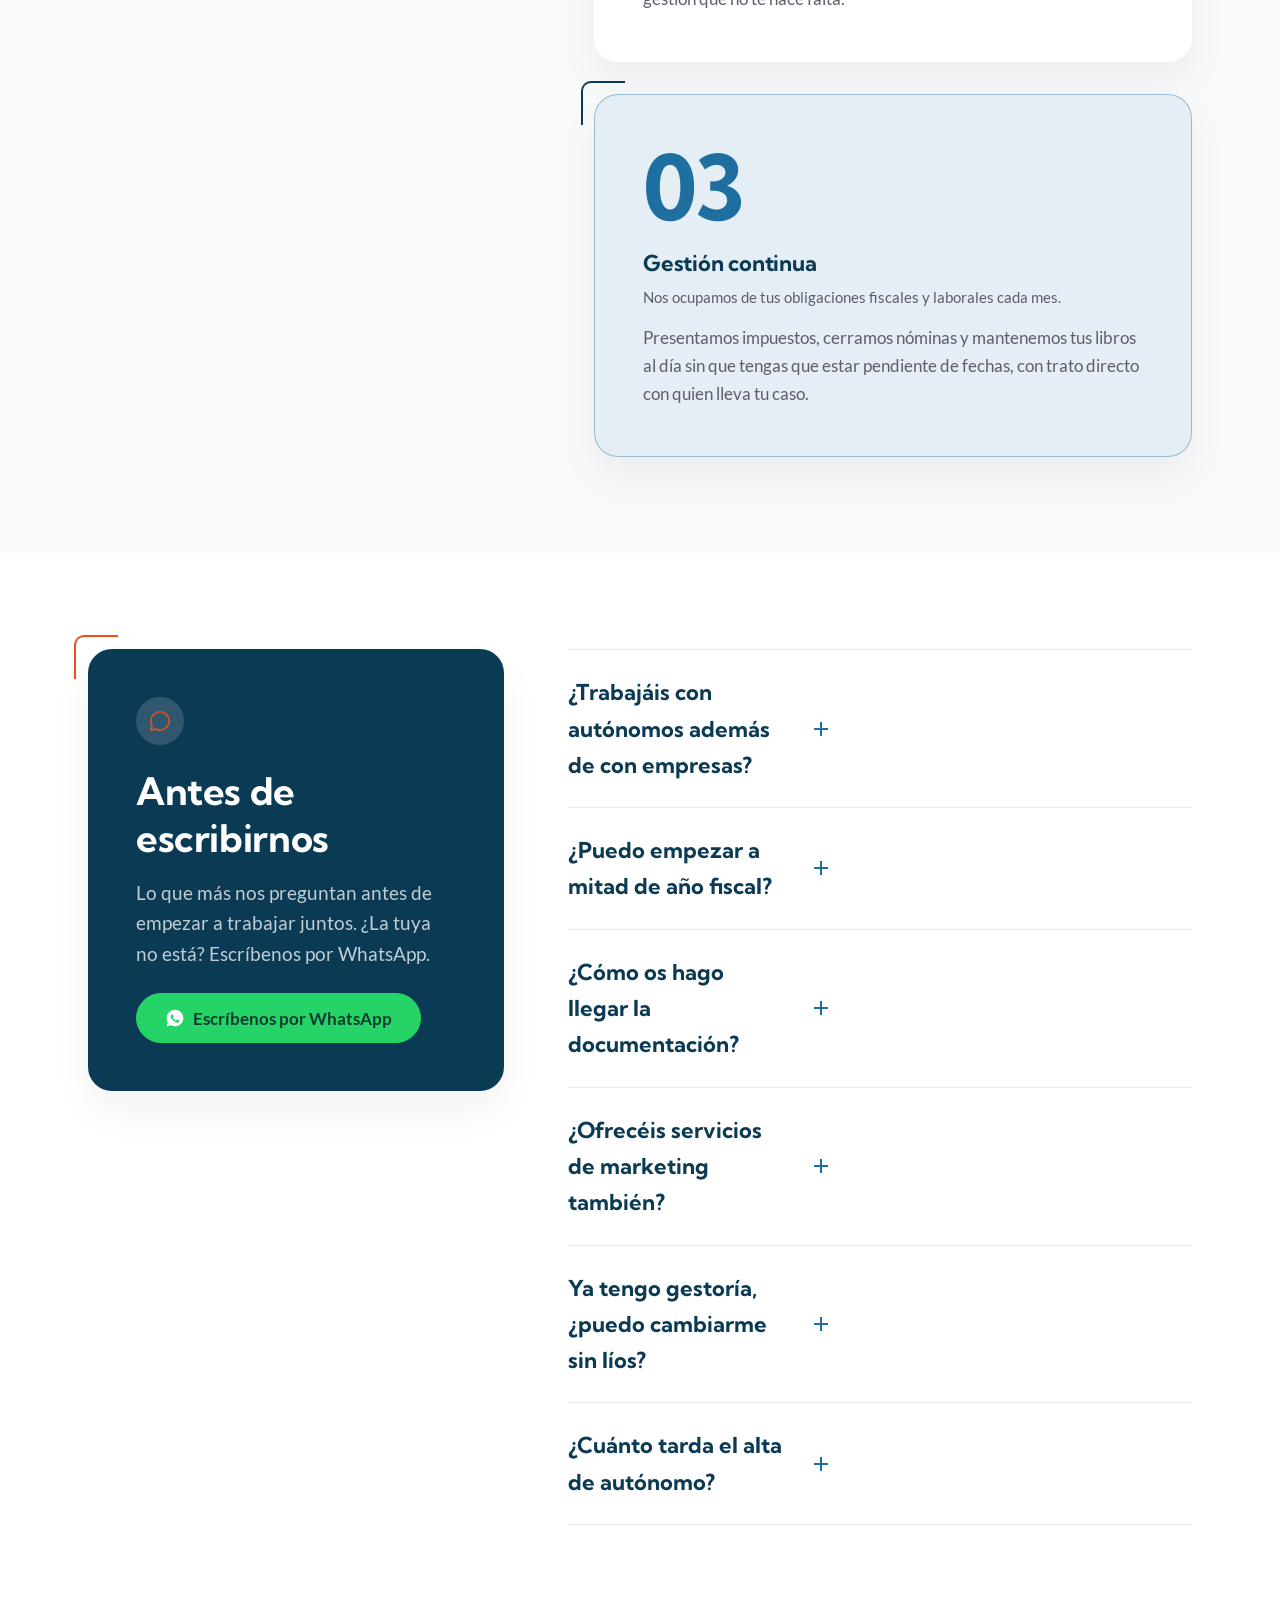
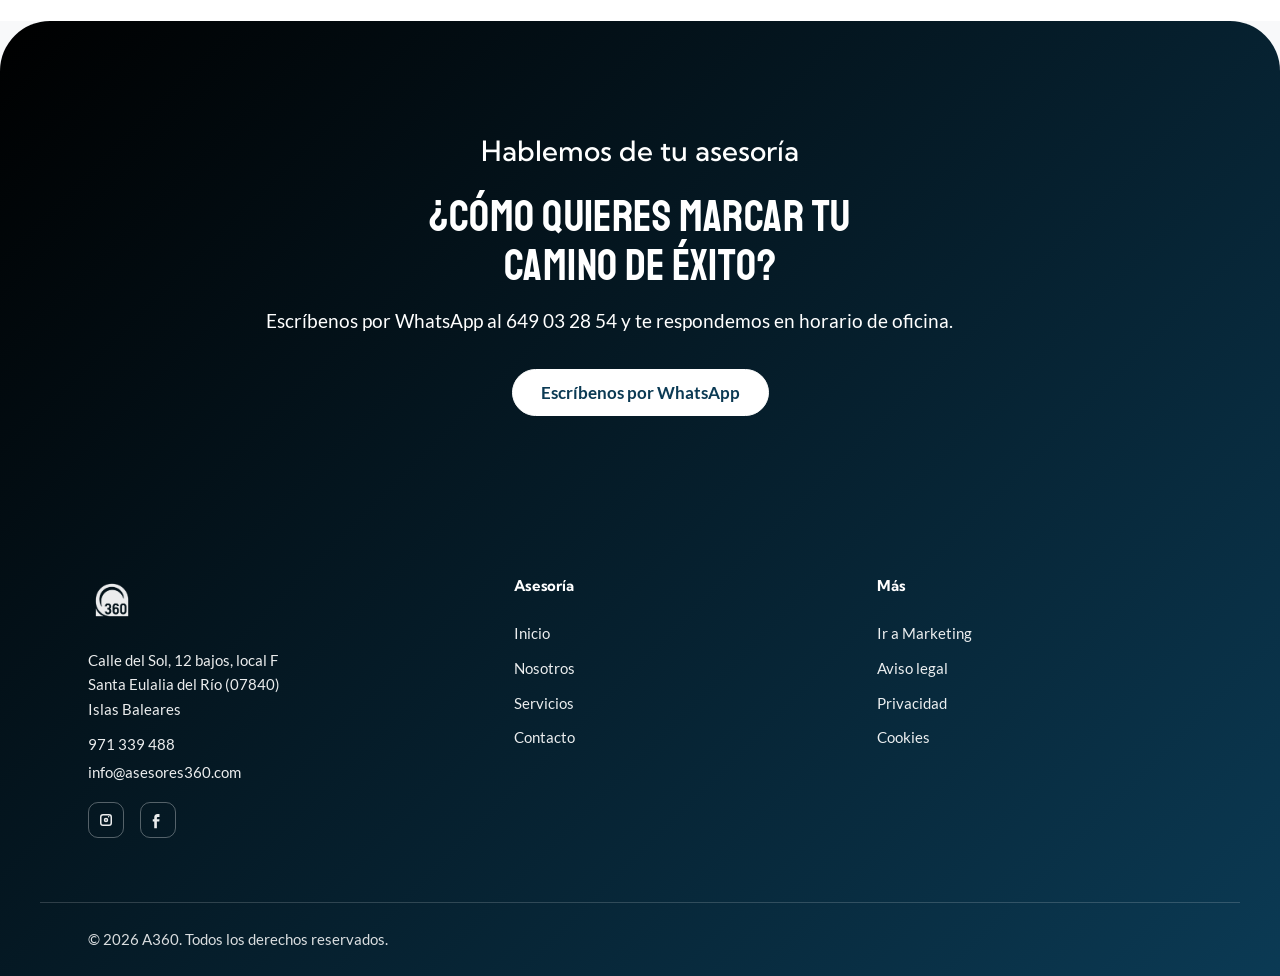
==== commit a61f851a: "fix(B-03): el input del buscador pasa a type=text para admitir role=combobox (W3C) Co-Authored-By: C" ====
--- a/asesoria/index.html
+++ b/asesoria/index.html
@@ -3,6 +3,7 @@
 <head>
 <meta charset="utf-8">
 <meta name="viewport" content="width=device-width, initial-scale=1">
+<meta name="color-scheme" content="light">
 <script>document.documentElement.classList.add('js');addEventListener('load',function(){if(!window.A360_LISTO)document.documentElement.classList.remove('js')})</script>
 <title>Asesoría fiscal, contable y laboral en España | A360</title>
 <meta name="description" content="Asesoría fiscal, contable, laboral y de constitución de sociedades para autónomos y empresas de toda España, con sede en Ibiza. Escríbenos por WhatsApp o consulta nuestros servicios.">
@@ -210,7 +211,7 @@
   <div class="busqueda-panel" role="dialog" aria-modal="true" aria-label="Buscar en la web">
     <div class="busqueda-panel__cabecera">
       <svg class="busqueda-panel__icono" width="20" height="20" viewBox="0 0 24 24" aria-hidden="true" fill="none" stroke-width="2" stroke-linecap="round" stroke-linejoin="round"><circle cx="11" cy="11" r="7"/><path d="m21 21-4.35-4.35"/></svg>
-      <input class="busqueda-panel__input" type="search" id="busqueda-input" placeholder="Buscar páginas, servicios..." autocomplete="off" aria-label="Buscar en la web" role="combobox" aria-expanded="true" aria-autocomplete="list" aria-controls="busqueda-resultados">
+      <input class="busqueda-panel__input" type="text" enterkeyhint="search" id="busqueda-input" placeholder="Buscar páginas, servicios..." autocomplete="off" aria-label="Buscar en la web" role="combobox" aria-expanded="true" aria-autocomplete="list" aria-controls="busqueda-resultados">
       <button class="busqueda-panel__cerrar" type="button" data-busqueda-cerrar aria-label="Cerrar búsqueda">
         <svg width="18" height="18" viewBox="0 0 24 24" aria-hidden="true" fill="none" stroke-width="2" stroke-linecap="round" stroke-linejoin="round"><path d="M6 6l12 12M18 6 6 18"/></svg>
       </button>
@@ -231,7 +232,7 @@
     <h1 class="asesoria-hero__titulo reveal">Asesoría fiscal,<br>contable y laboral</h1>
     <p class="asesoria-hero__linea asesoria-hero__linea--maquina" data-texto-maquina="Nos encargamos de tus impuestos, tu contabilidad y la gestión laboral de tu empresa o tu alta de autónomo, para que tú te concentres en hacer crecer tu negocio y no en el papeleo.">Nos encargamos de tus impuestos, tu contabilidad y la gestión laboral de tu empresa o tu alta de autónomo, para que tú te concentres en hacer crecer tu negocio y no en el papeleo.<span class="asesoria-hero__cursor" aria-hidden="true"></span></p>
     <div class="asesoria-hero__pildoras reveal">
-      <a class="pildora-a" href="https://wa.me/34649032854?text=Hola%2C%20escribo%20desde%20la%20web%20de%20A360%20Asesor%C3%ADa" target="_blank" rel="noopener">Escríbenos por WhatsApp</a>
+      <a class="pildora-a" href="https://wa.me/34649032854?text=Hola%2C%20escribo%20desde%20la%20web%20de%20A360%20Asesor%C3%ADa" target="_blank" rel="noopener noreferrer">Escríbenos por WhatsApp</a>
       <a class="pildora-a" href="/asesoria/servicios.html">Ver los servicios</a>
       <a class="pildora-a" href="/asesoria/#como-trabajamos">Cómo trabajamos</a>
       <button class="pildora-a pildora-a--contorno" type="button" data-copiar-correo="info@asesores360.com">
@@ -381,7 +382,7 @@
         </span>
         <h2>Antes de escribirnos</h2>
         <p class="cuerpo-lg" style="margin-top:var(--e-2);max-width:34ch">Lo que más nos preguntan antes de empezar a trabajar juntos. ¿La tuya no está? Escríbenos por WhatsApp.</p>
-        <a class="boton boton-oscuro faq-grid__whatsapp" href="https://wa.me/34649032854?text=Hola%2C%20escribo%20desde%20la%20web%20de%20A360%20Asesor%C3%ADa" target="_blank" rel="noopener">
+        <a class="boton boton-oscuro faq-grid__whatsapp" href="https://wa.me/34649032854?text=Hola%2C%20escribo%20desde%20la%20web%20de%20A360%20Asesor%C3%ADa" target="_blank" rel="noopener noreferrer">
           <svg viewBox="0 0 24 24" aria-hidden="true"><path d="M12 2C6.48 2 2 6.48 2 12c0 1.85.5 3.58 1.35 5.08L2 22l5.06-1.32A9.94 9.94 0 0 0 12 22c5.52 0 10-4.48 10-10S17.52 2 12 2Zm5.2 14.2c-.22.6-1.28 1.15-1.76 1.2-.45.06-1 .09-1.62-.1a13 13 0 0 1-1.48-.55c-2.6-1.12-4.3-3.75-4.43-3.92-.13-.17-1.06-1.41-1.06-2.69s.67-1.9.9-2.16c.24-.26.52-.32.7-.32l.5.01c.16 0 .37-.06.58.44.22.52.74 1.8.8 1.93.06.13.1.28.02.45-.08.17-.13.28-.26.43l-.39.46c-.13.13-.26.27-.11.53.15.26.67 1.11 1.44 1.8.99.89 1.83 1.16 2.09 1.29.26.13.41.11.56-.07.16-.17.65-.76.83-1.02.17-.26.35-.22.58-.13.24.09 1.52.72 1.78.85.26.13.43.2.5.3.06.11.06.62-.16 1.22Z"/></svg>
           Escríbenos por WhatsApp
         </a>
@@ -448,7 +449,7 @@
       <p class="cierre-asesoria__previa">Hablemos de tu asesoría</p>
       <p class="cierre-asesoria__cartel">¿Cómo quieres marcar tu camino de éxito?</p>
       <p class="cuerpo-lg">Escríbenos por WhatsApp al 649 03 28 54 y te respondemos en horario de oficina.</p>
-      <a class="boton boton-primario" href="https://wa.me/34649032854?text=Hola%2C%20escribo%20desde%20la%20web%20de%20A360%20Asesor%C3%ADa" target="_blank" rel="noopener">Escríbenos por WhatsApp</a>
+      <a class="boton boton-primario" href="https://wa.me/34649032854?text=Hola%2C%20escribo%20desde%20la%20web%20de%20A360%20Asesor%C3%ADa" target="_blank" rel="noopener noreferrer">Escríbenos por WhatsApp</a>
     </div>
   </section>
 
@@ -463,10 +464,10 @@
       <p style="margin-top:8px"><a href="tel:+34971339488">971 339 488</a></p>
       <p><a href="mailto:info@asesores360.com">info@asesores360.com</a></p>
       <div class="pie__redes">
-        <a href="https://www.instagram.com/a360_asesores" aria-label="A360 en Instagram" target="_blank" rel="noopener">
+        <a href="https://www.instagram.com/a360_asesores" aria-label="A360 en Instagram" target="_blank" rel="noopener noreferrer">
           <svg width="18" height="18" viewBox="0 0 24 24" aria-hidden="true"><path fill-rule="evenodd" clip-rule="evenodd" fill="#fff" d="M4 8a4 4 0 0 1 4-4h8a4 4 0 0 1 4 4v8a4 4 0 0 1-4 4H8a4 4 0 0 1-4-4V8Zm4-2a2 2 0 0 0-2 2v8a2 2 0 0 0 2 2h8a2 2 0 0 0 2-2V8a2 2 0 0 0-2-2H8Zm4 3a3 3 0 1 0 0 6 3 3 0 0 0 0-6Zm0 2a1 1 0 1 0 0 2 1 1 0 0 0 0-2Zm4.5-3.5a1 1 0 1 1-2 0 1 1 0 0 1 2 0Z"/></svg>
         </a>
-        <a href="https://www.facebook.com/profile.php?id=61554791530195&amp;sk=reels_tab" aria-label="A360 en Facebook" target="_blank" rel="noopener">
+        <a href="https://www.facebook.com/profile.php?id=61554791530195&amp;sk=reels_tab" aria-label="A360 en Facebook" target="_blank" rel="noopener noreferrer">
           <svg width="18" height="18" viewBox="0 0 24 24" aria-hidden="true"><path fill="#fff" d="M14 8h-2c-.8 0-1.5.2-1.5 1.3V11H14l-.3 3H10.5v9H7V14H5v-3h2V8.7C7 6 8.3 4 11.5 4H14v4Z"/></svg>
         </a>
       </div>
@@ -493,7 +494,7 @@
 </div>
 
 <!-- Botón flotante de WhatsApp -->
-<a class="whatsapp-flotante" href="https://wa.me/34649032854?text=Hola%2C%20escribo%20desde%20la%20web%20de%20A360%20Asesor%C3%ADa" target="_blank" rel="noopener" aria-label="Escríbenos por WhatsApp">
+<a class="whatsapp-flotante" href="https://wa.me/34649032854?text=Hola%2C%20escribo%20desde%20la%20web%20de%20A360%20Asesor%C3%ADa" target="_blank" rel="noopener noreferrer" aria-label="Escríbenos por WhatsApp">
   <svg viewBox="0 0 24 24" aria-hidden="true"><path fill="#fff" d="M12 2C6.48 2 2 6.48 2 12c0 1.85.5 3.58 1.35 5.08L2 22l5.06-1.32A9.94 9.94 0 0 0 12 22c5.52 0 10-4.48 10-10S17.52 2 12 2Zm5.2 14.2c-.22.6-1.28 1.15-1.76 1.2-.45.06-1 .09-1.62-.1a13 13 0 0 1-1.48-.55c-2.6-1.12-4.3-3.75-4.43-3.92-.13-.17-1.06-1.41-1.06-2.69s.67-1.9.9-2.16c.24-.26.52-.32.7-.32l.5.01c.16 0 .37-.06.58.44.22.52.74 1.8.8 1.93.06.13.1.28.02.45-.08.17-.13.28-.26.43l-.39.46c-.13.13-.26.27-.11.53.15.26.67 1.11 1.44 1.8.99.89 1.83 1.16 2.09 1.29.26.13.41.11.56-.07.16-.17.65-.76.83-1.02.17-.26.35-.22.58-.13.24.09 1.52.72 1.78.85.26.13.43.2.5.3.06.11.06.62-.16 1.22Z"/></svg>
 </a>
 
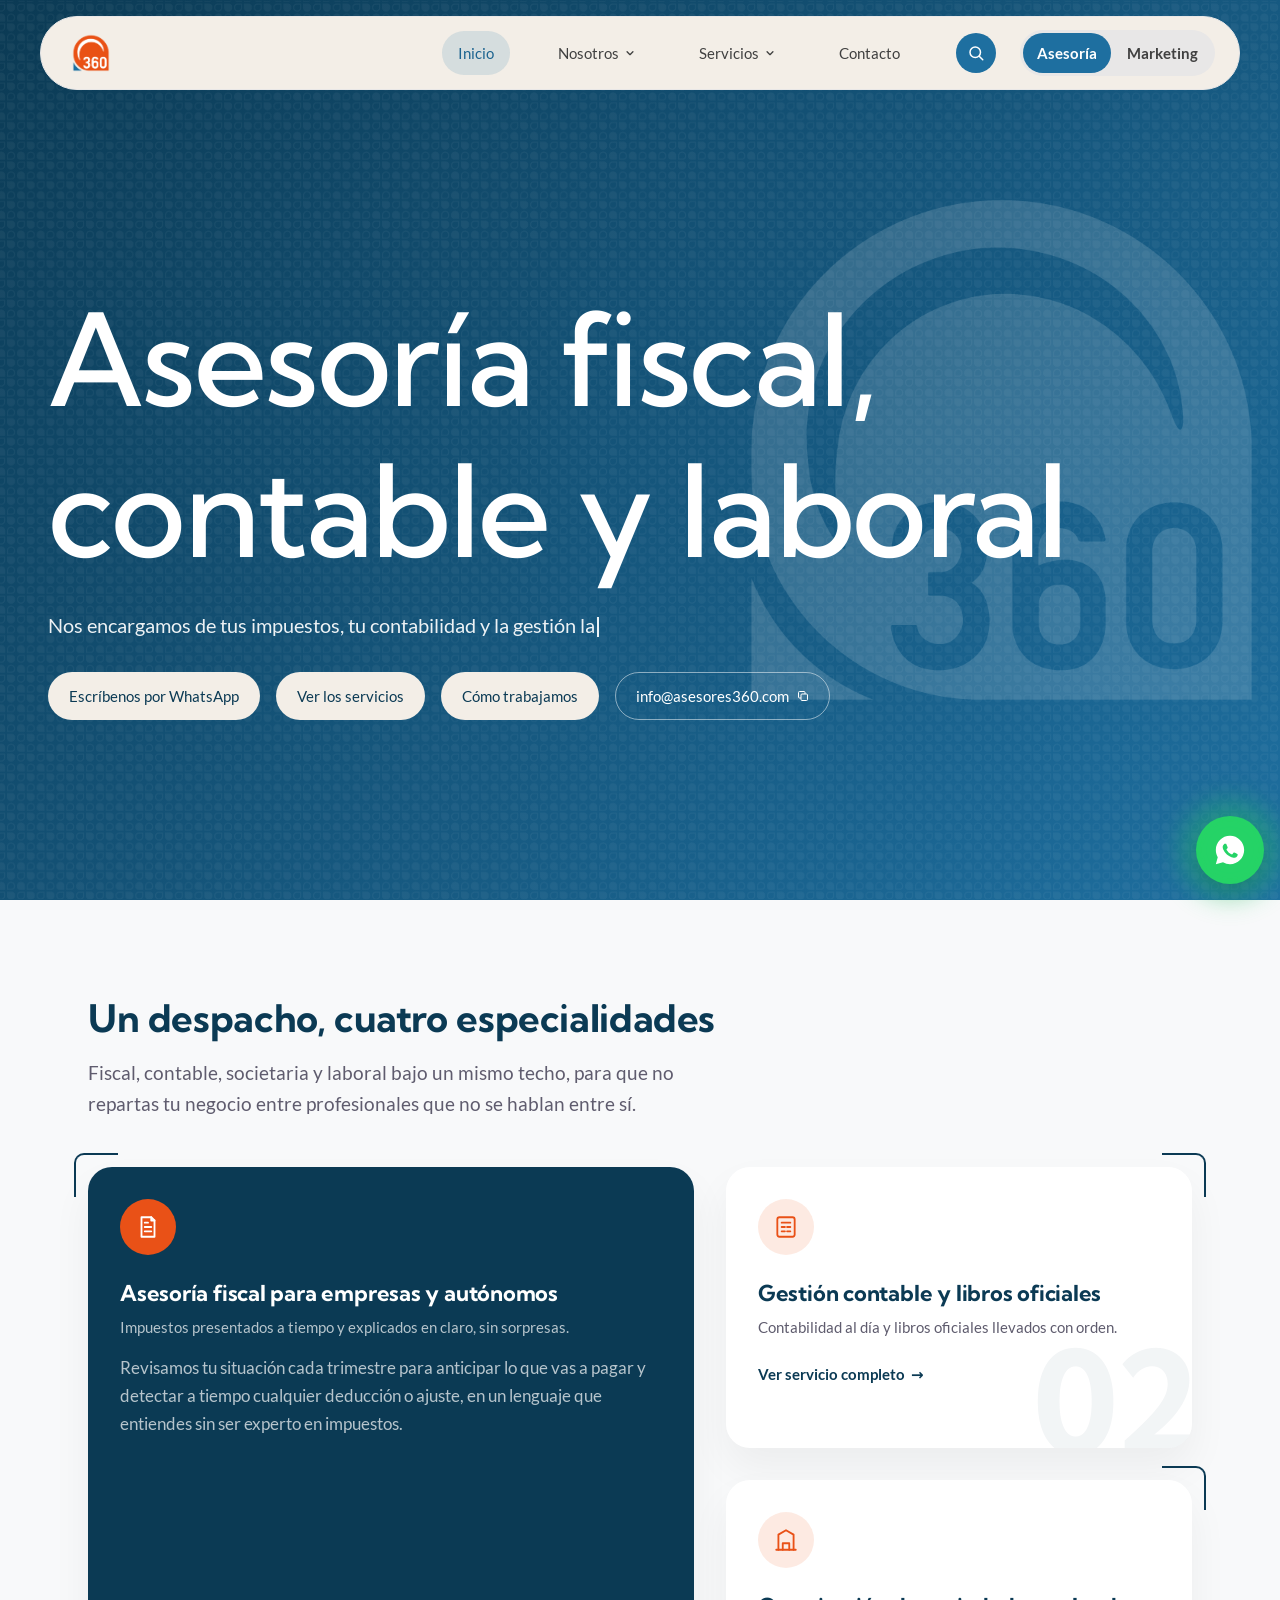
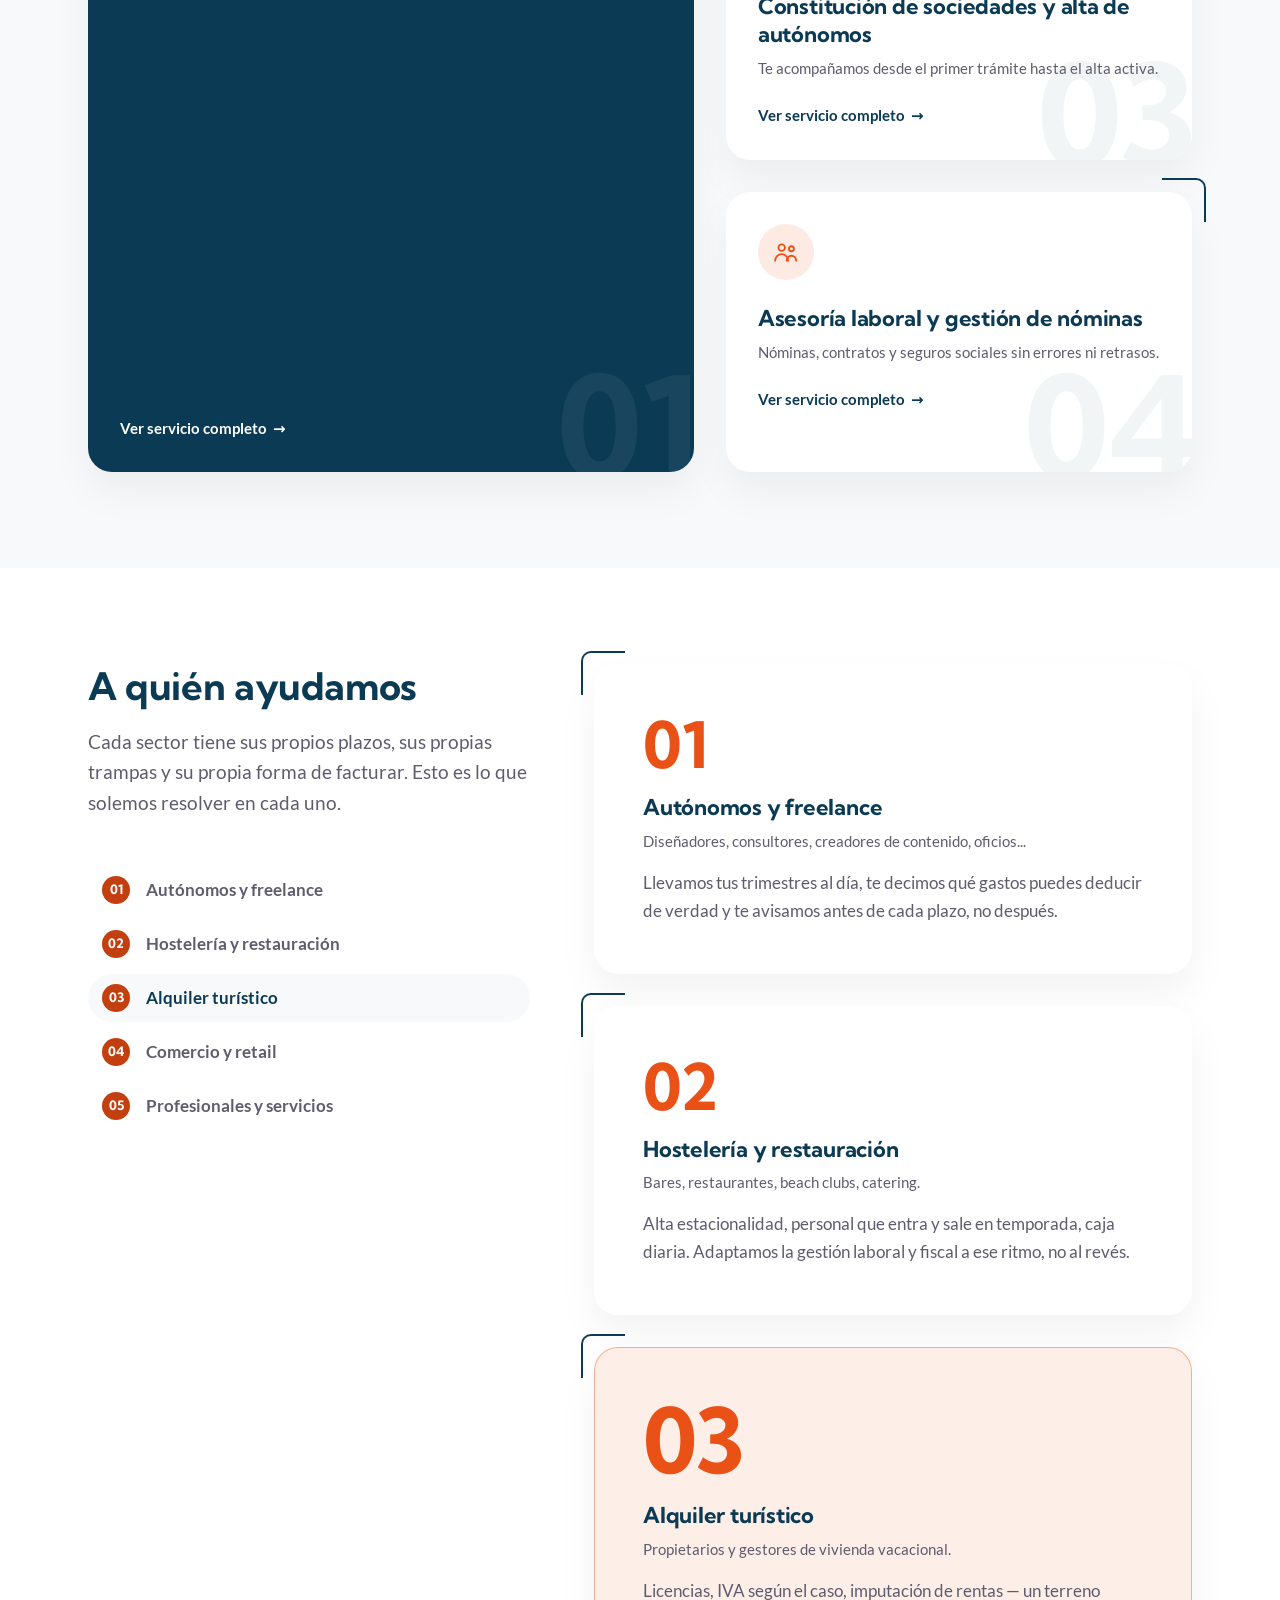
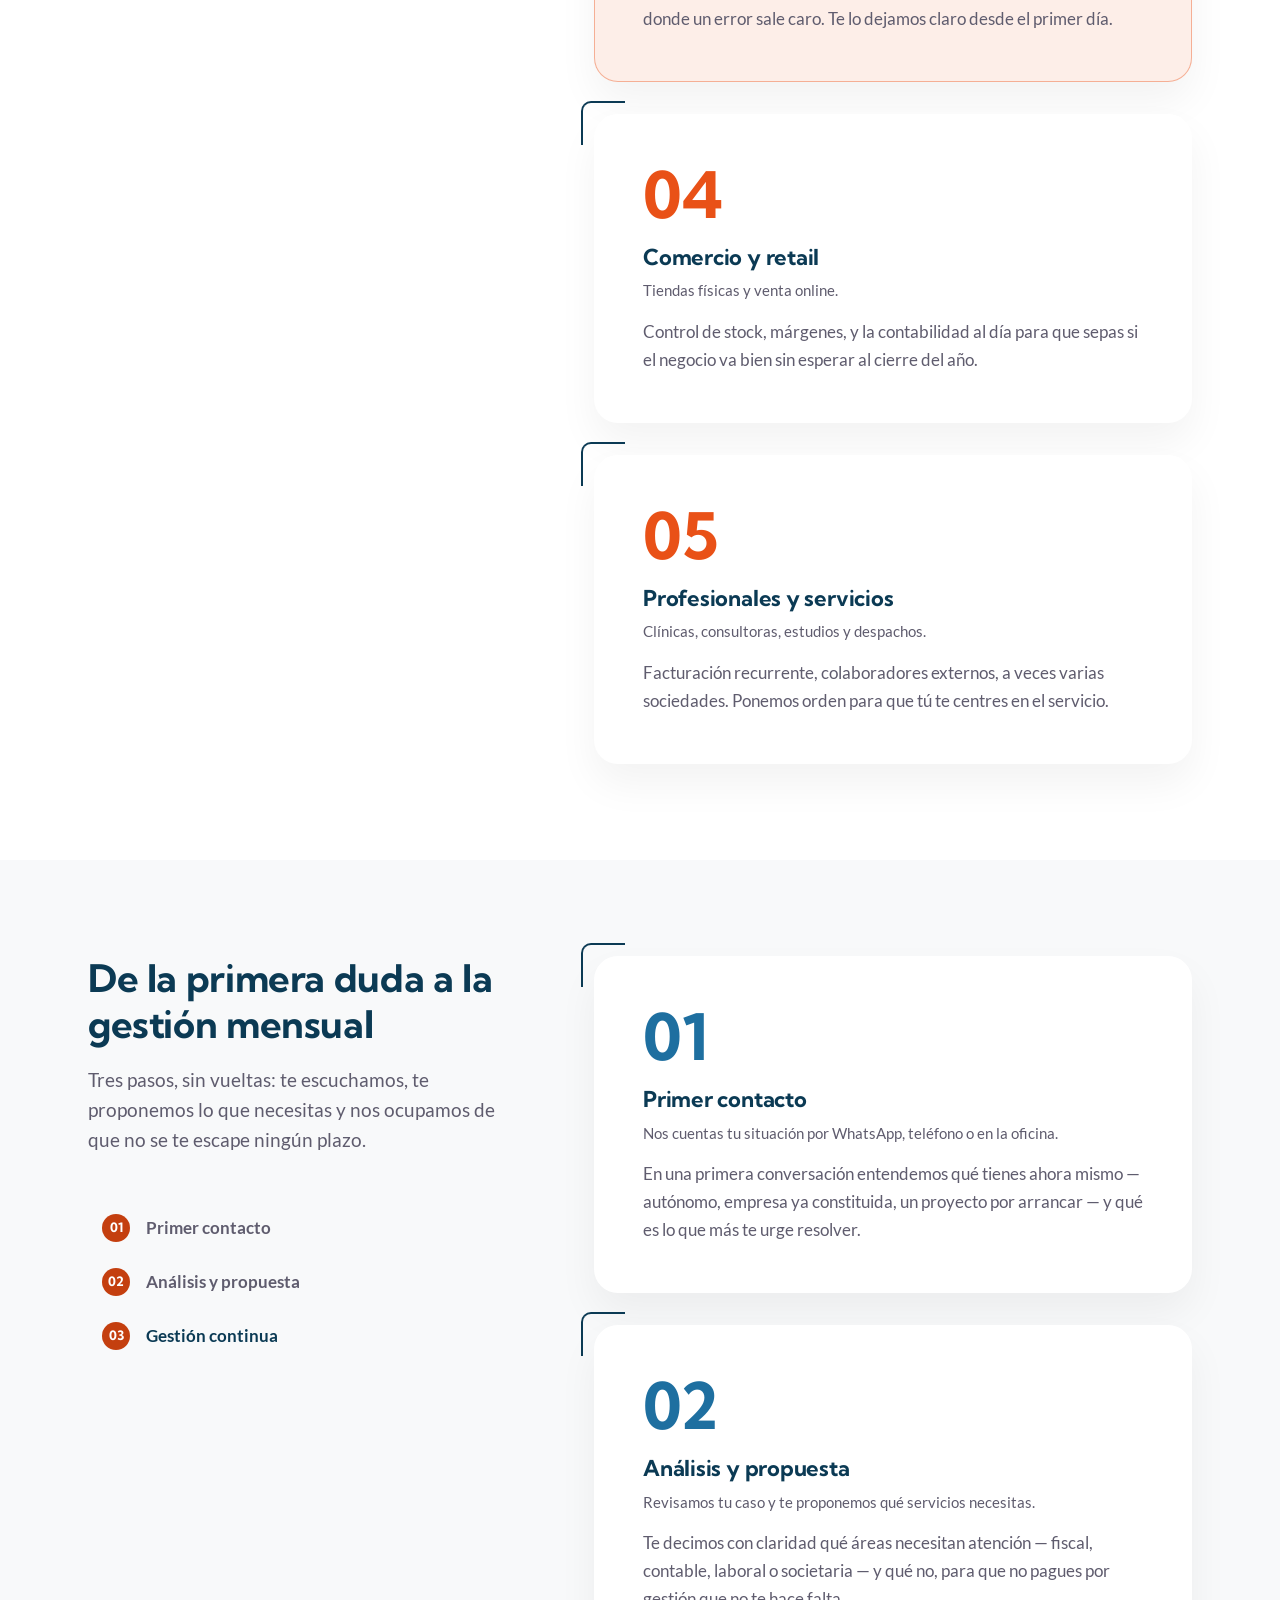
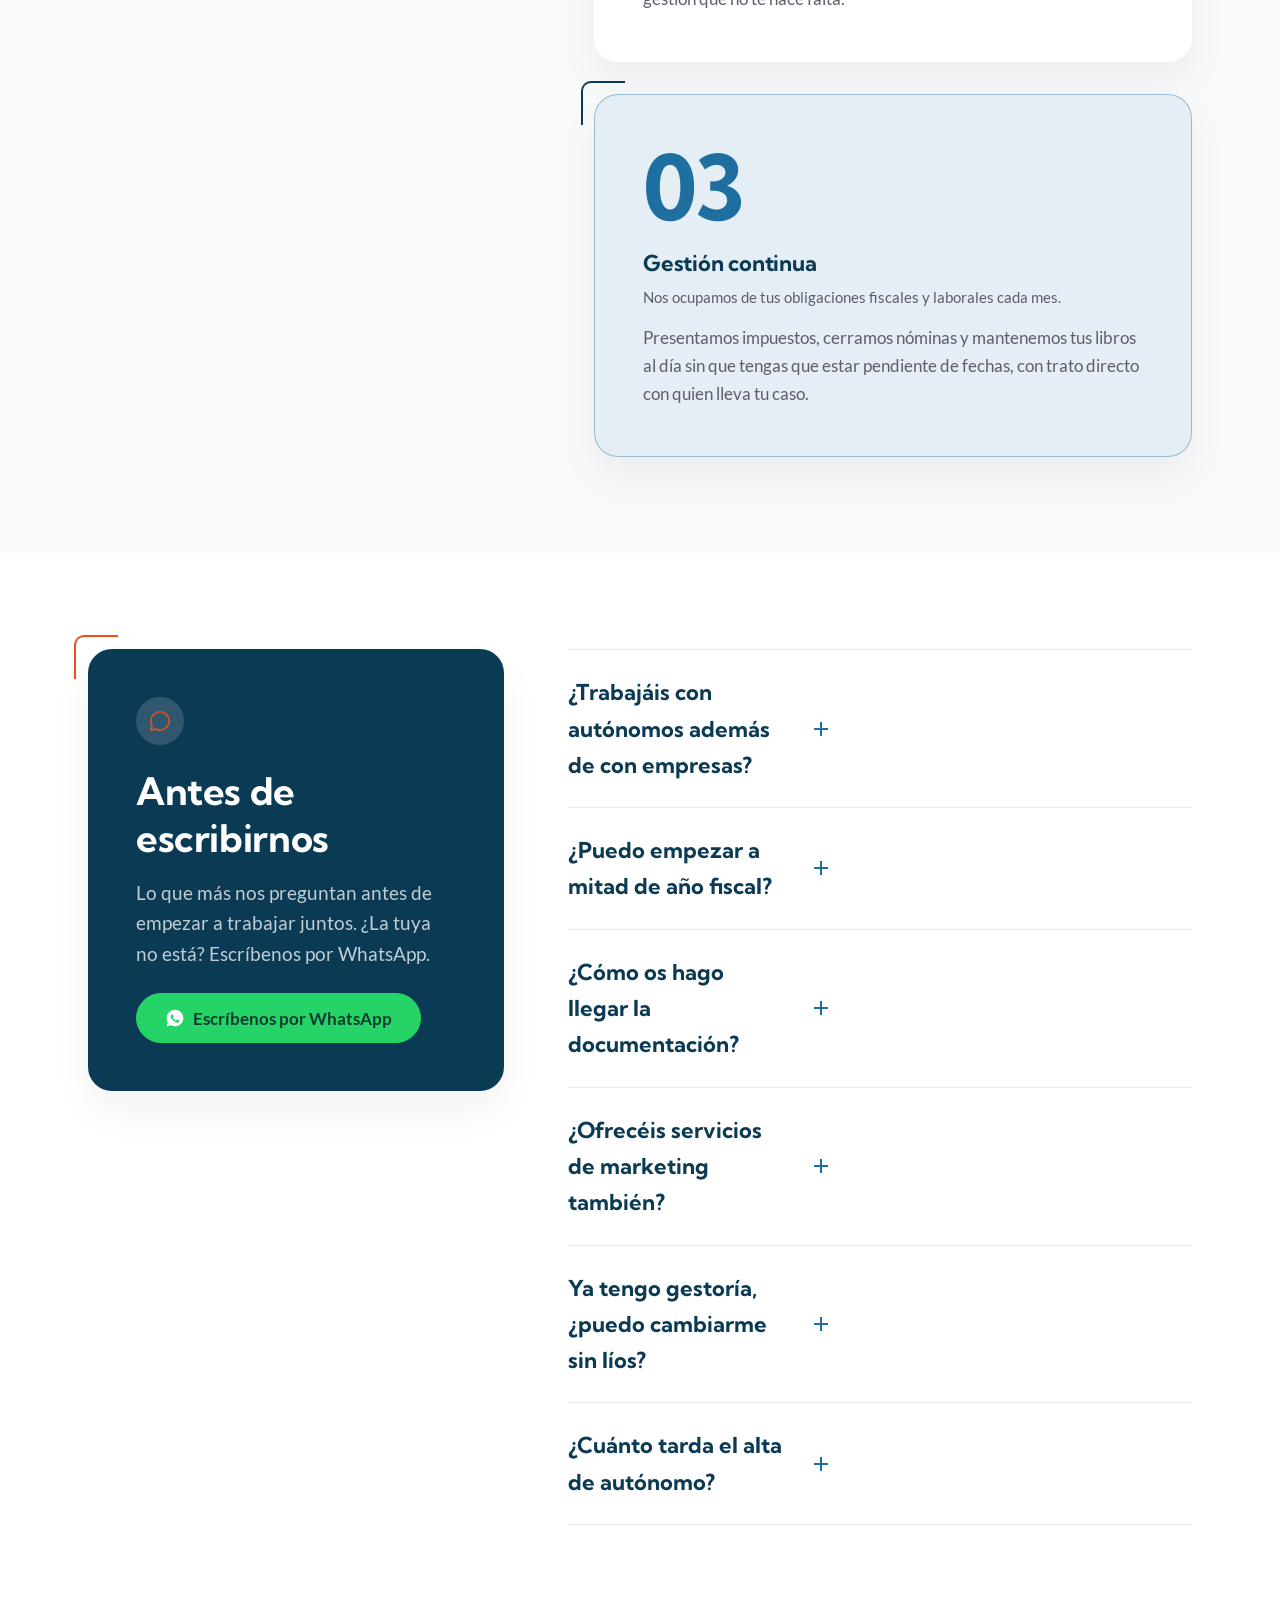
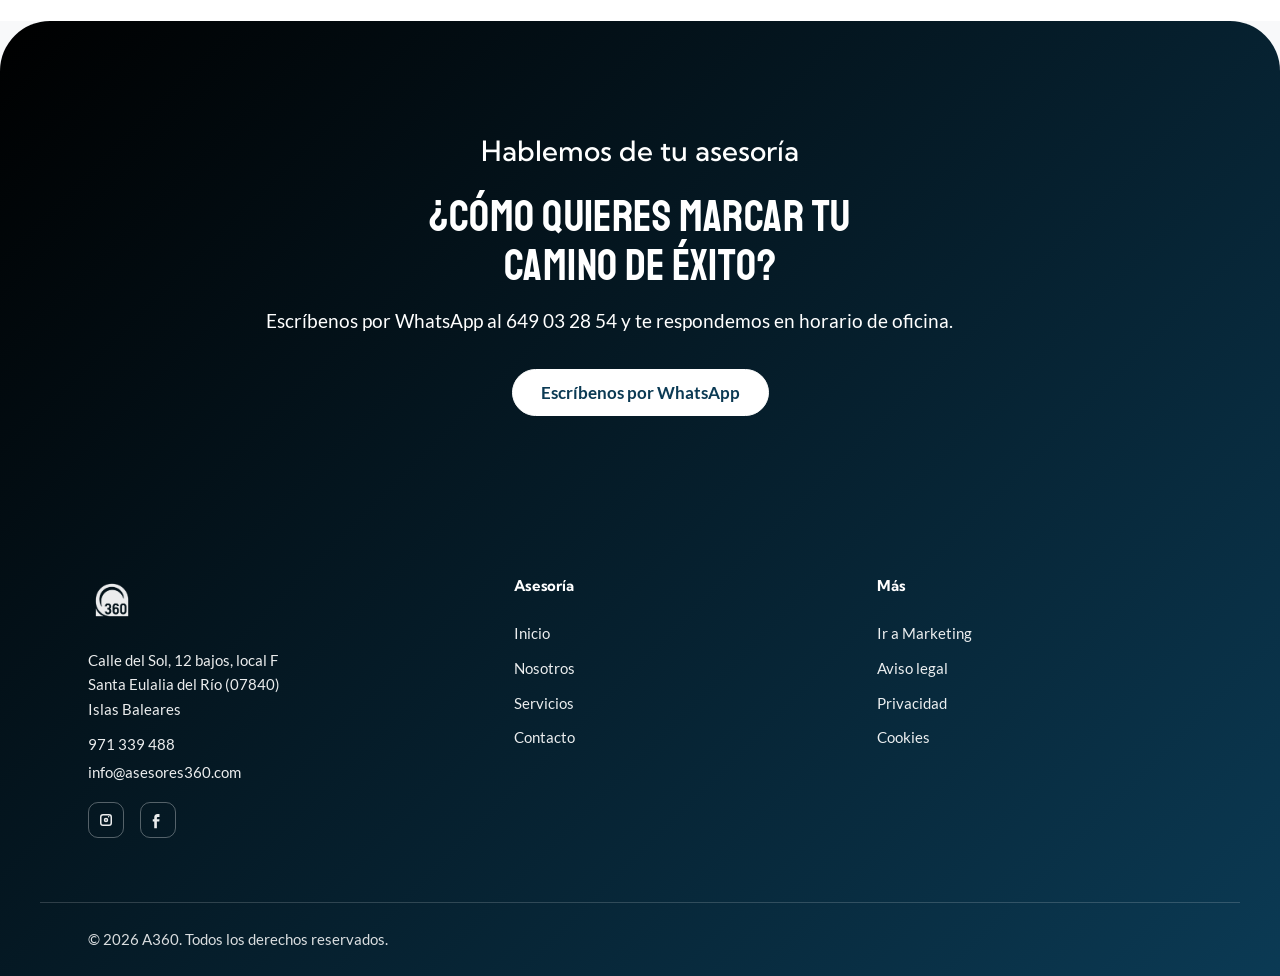
==== commit 534cbc86: "fix(B-07): meta description de 5 páginas recortadas a ≤160 caracteres (sin reescribir el texto) Co-A" ====
--- a/asesoria/index.html
+++ b/asesoria/index.html
@@ -6,7 +6,7 @@
 <meta name="color-scheme" content="light">
 <script>document.documentElement.classList.add('js');addEventListener('load',function(){if(!window.A360_LISTO)document.documentElement.classList.remove('js')})</script>
 <title>Asesoría fiscal, contable y laboral en España | A360</title>
-<meta name="description" content="Asesoría fiscal, contable, laboral y de constitución de sociedades para autónomos y empresas de toda España, con sede en Ibiza. Escríbenos por WhatsApp o consulta nuestros servicios.">
+<meta name="description" content="Asesoría fiscal, contable, laboral y de constitución de sociedades para autónomos y empresas de toda España, con sede en Ibiza.">
 <link rel="canonical" href="https://www.asesores360.com/asesoria/">
 <link rel="icon" href="/favicon.ico" sizes="any">
 <link rel="icon" href="/assets/img/favicon-192.png" type="image/png">
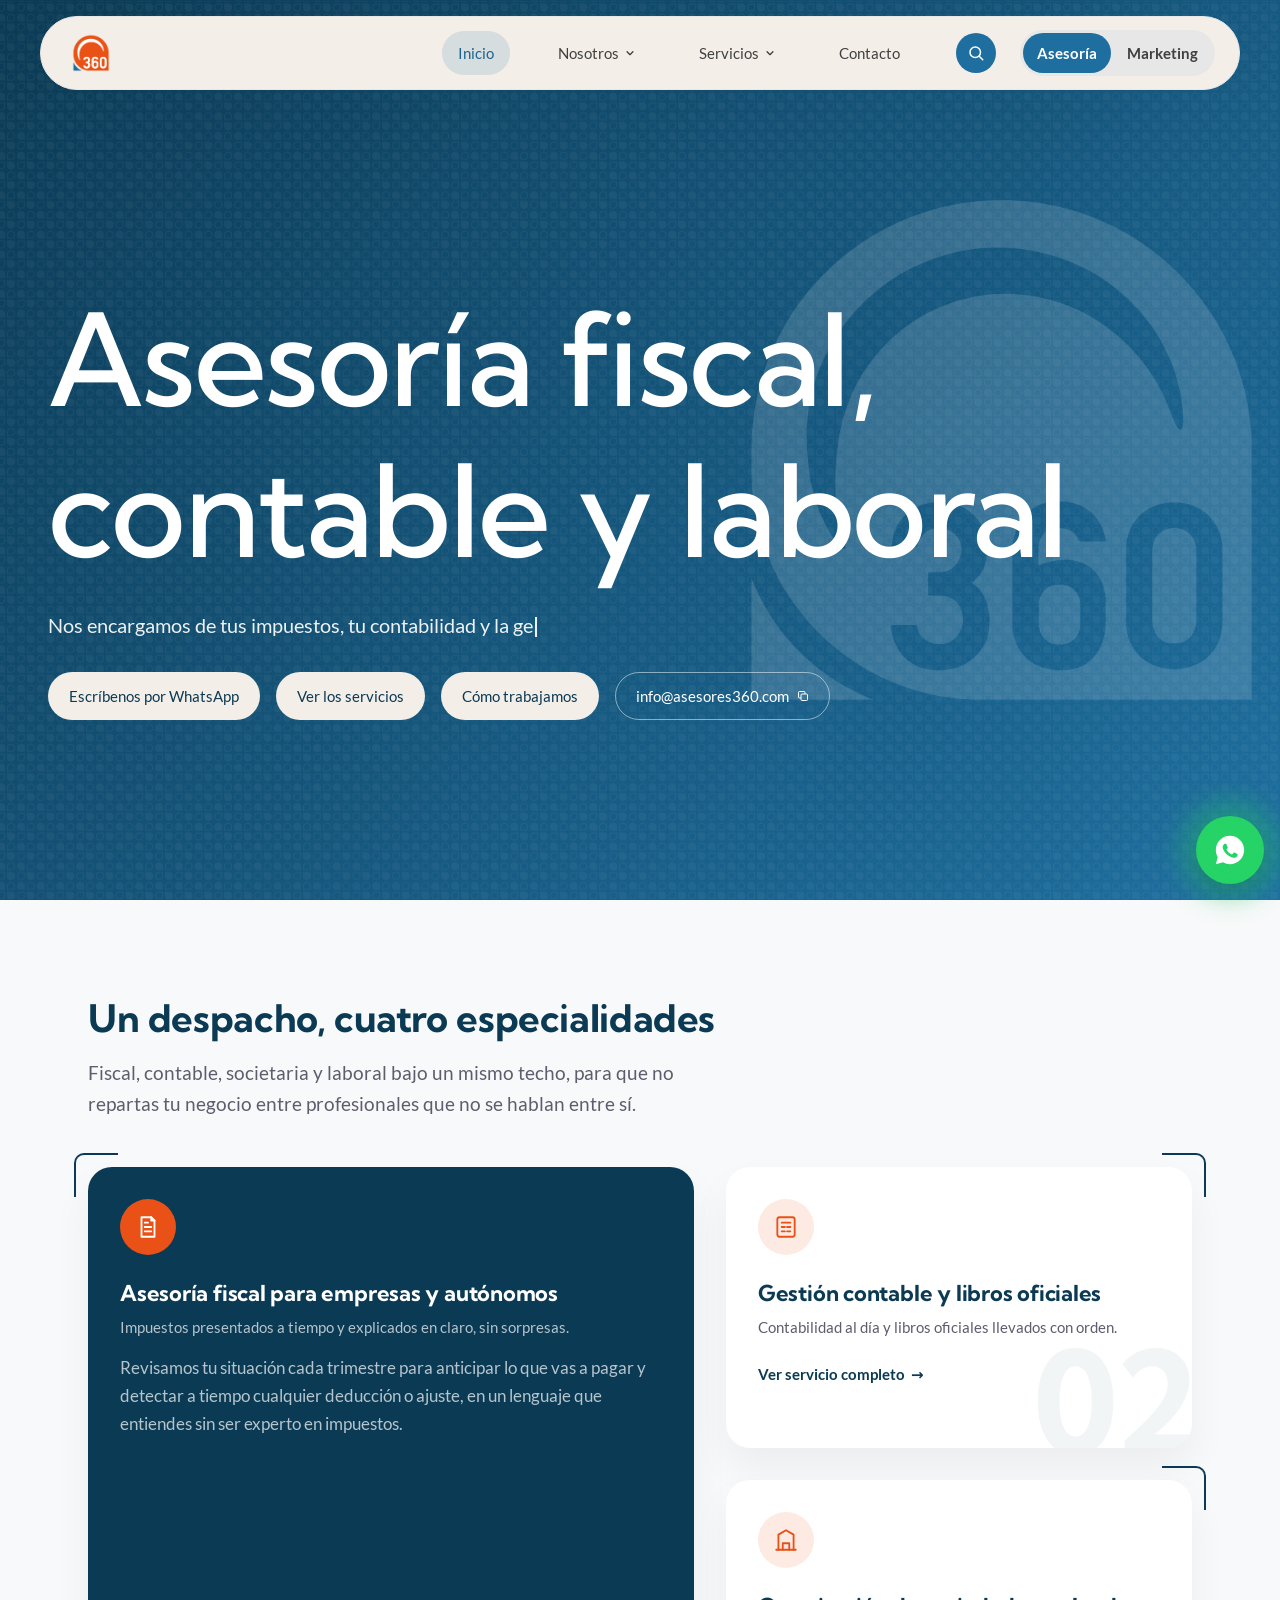
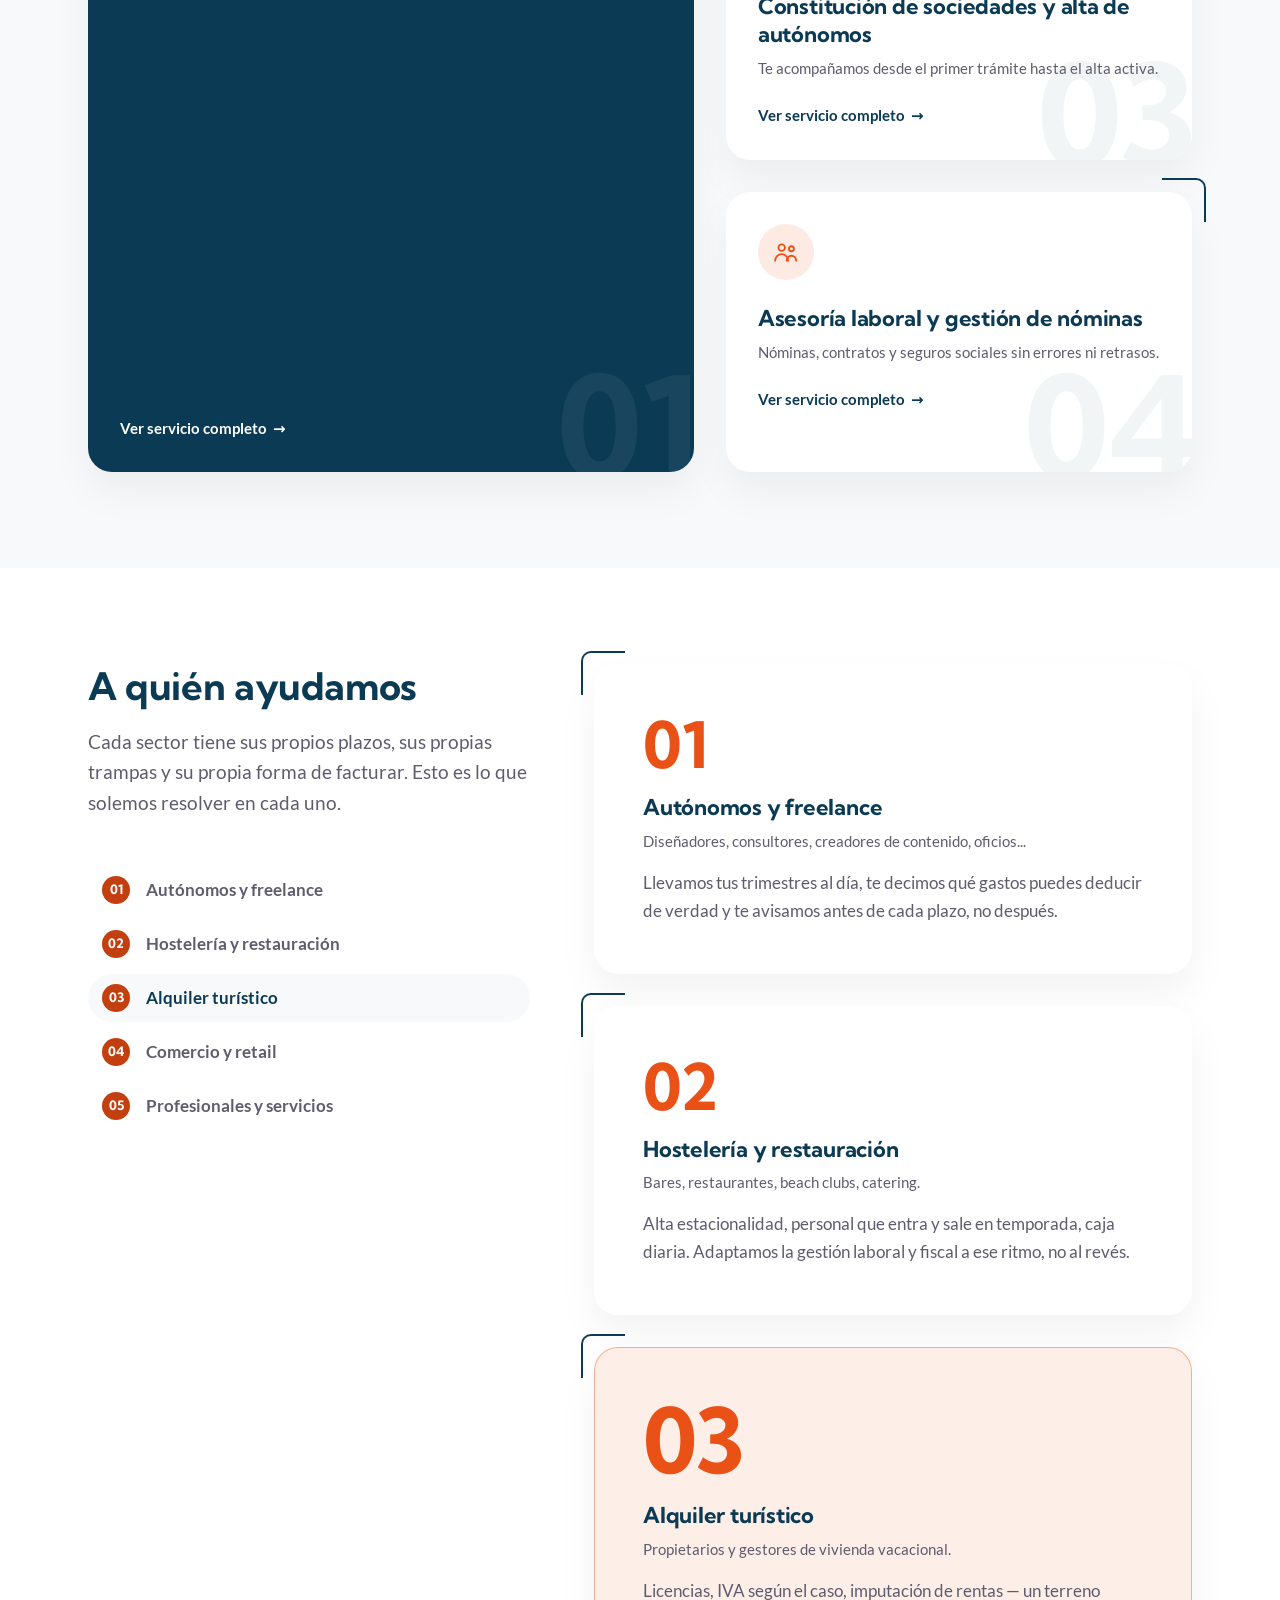
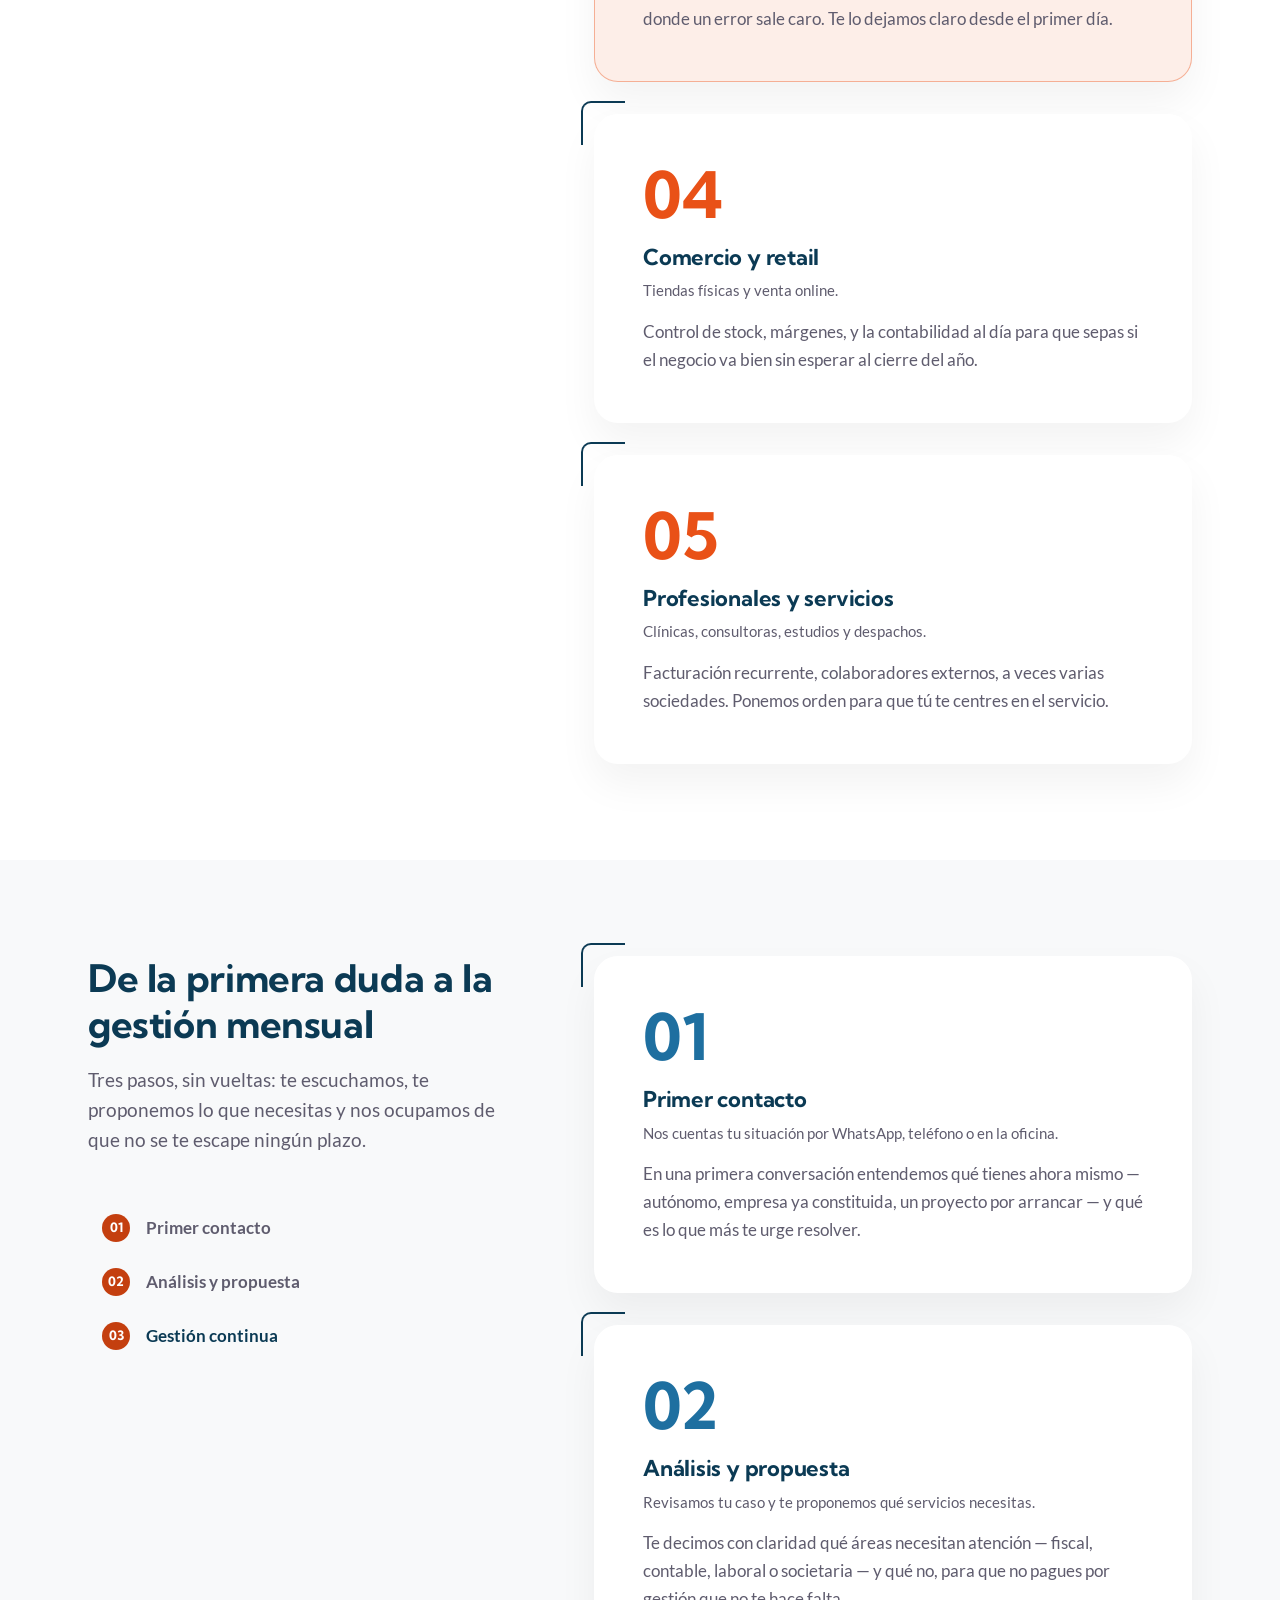
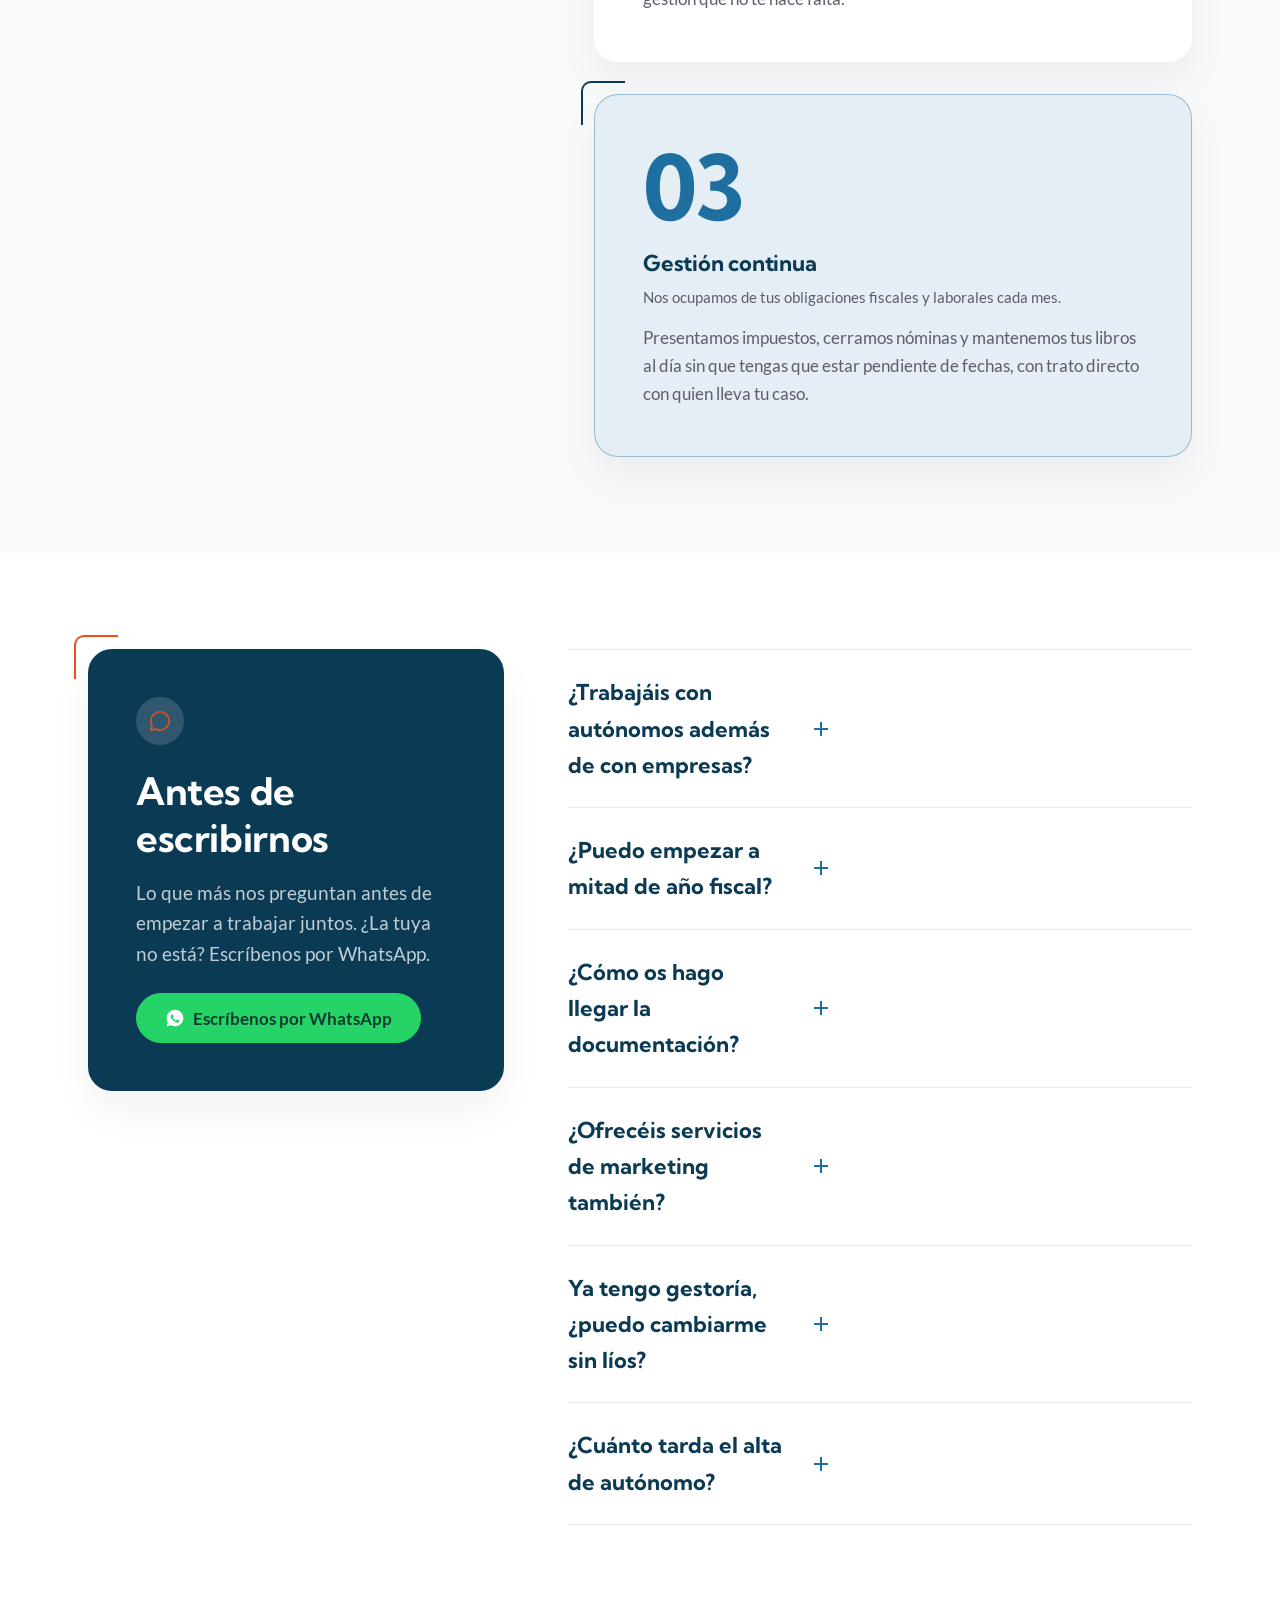
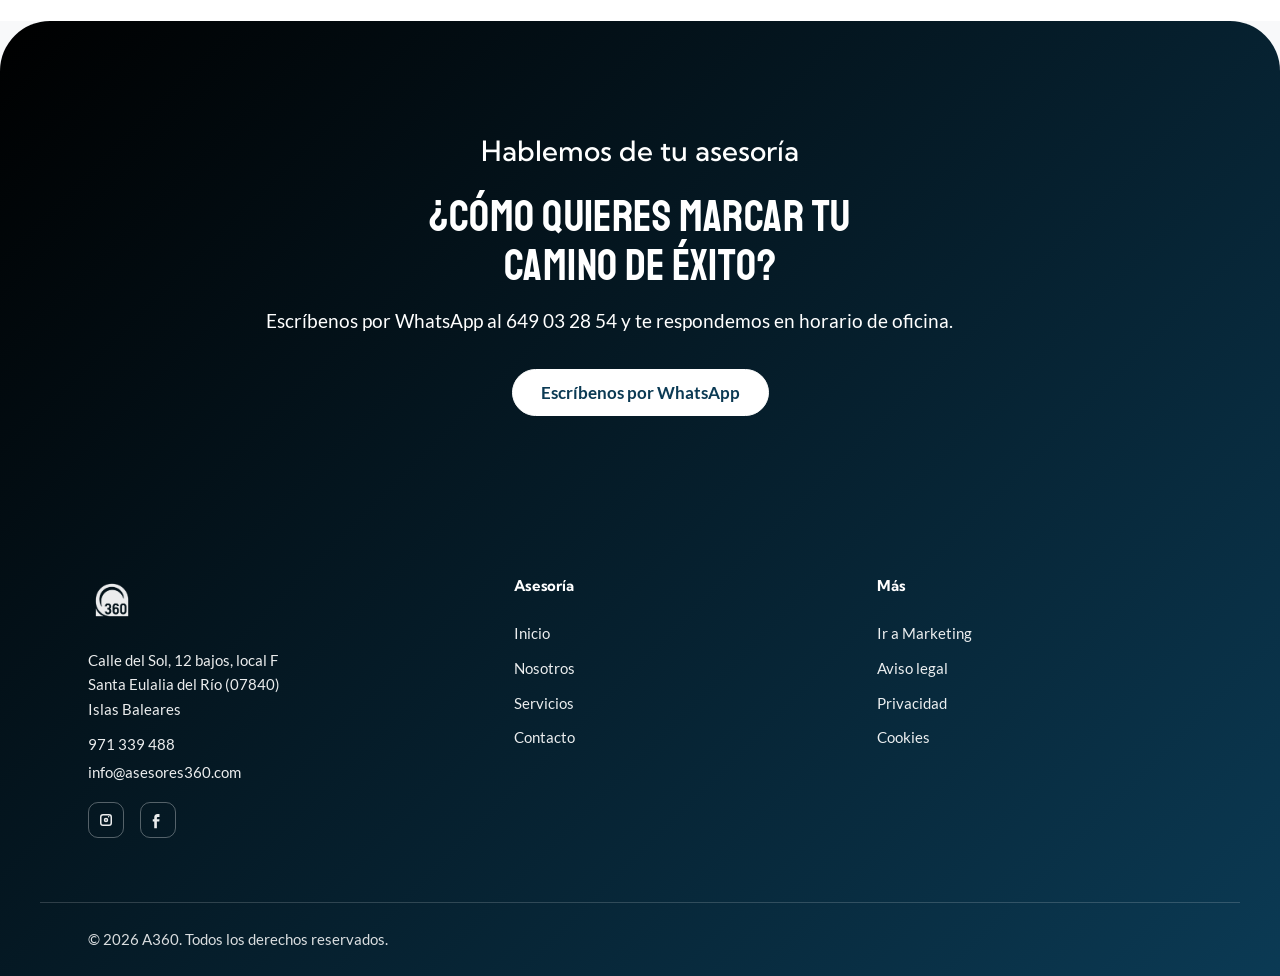
==== commit 88080e06: "fix(B-08): og:image width/height/alt y 301 de index.html a la URL canónica Co-Authored-By: Claude Op" ====
--- a/asesoria/index.html
+++ b/asesoria/index.html
@@ -17,12 +17,16 @@
 <meta property="og:title" content="Asesoría fiscal, contable y laboral en España | A360">
 <meta property="og:description" content="Asesoría fiscal, contable, laboral y de constitución de sociedades para toda España, con sede en Ibiza.">
 <meta property="og:image" content="https://www.asesores360.com/assets/img/og-asesoria.jpg">
+<meta property="og:image:width" content="1200">
+<meta property="og:image:height" content="630">
+<meta property="og:image:alt" content="Logotipo de A360 Asesores">
 <meta property="og:url" content="https://www.asesores360.com/asesoria/">
 <meta property="og:locale" content="es_ES">
 <meta name="twitter:card" content="summary_large_image">
 <meta name="twitter:title" content="Asesoría fiscal, contable y laboral en España | A360">
 <meta name="twitter:description" content="Asesoría fiscal, contable, laboral y de constitución de sociedades para toda España, con sede en Ibiza.">
 <meta name="twitter:image" content="https://www.asesores360.com/assets/img/og-asesoria.jpg">
+<meta name="twitter:image:alt" content="Logotipo de A360 Asesores">
 <link rel="stylesheet" href="/assets/css/base.css?v=20261108">
 <link rel="stylesheet" href="/assets/css/asesoria.css?v=20261108">
 <script type="application/ld+json">
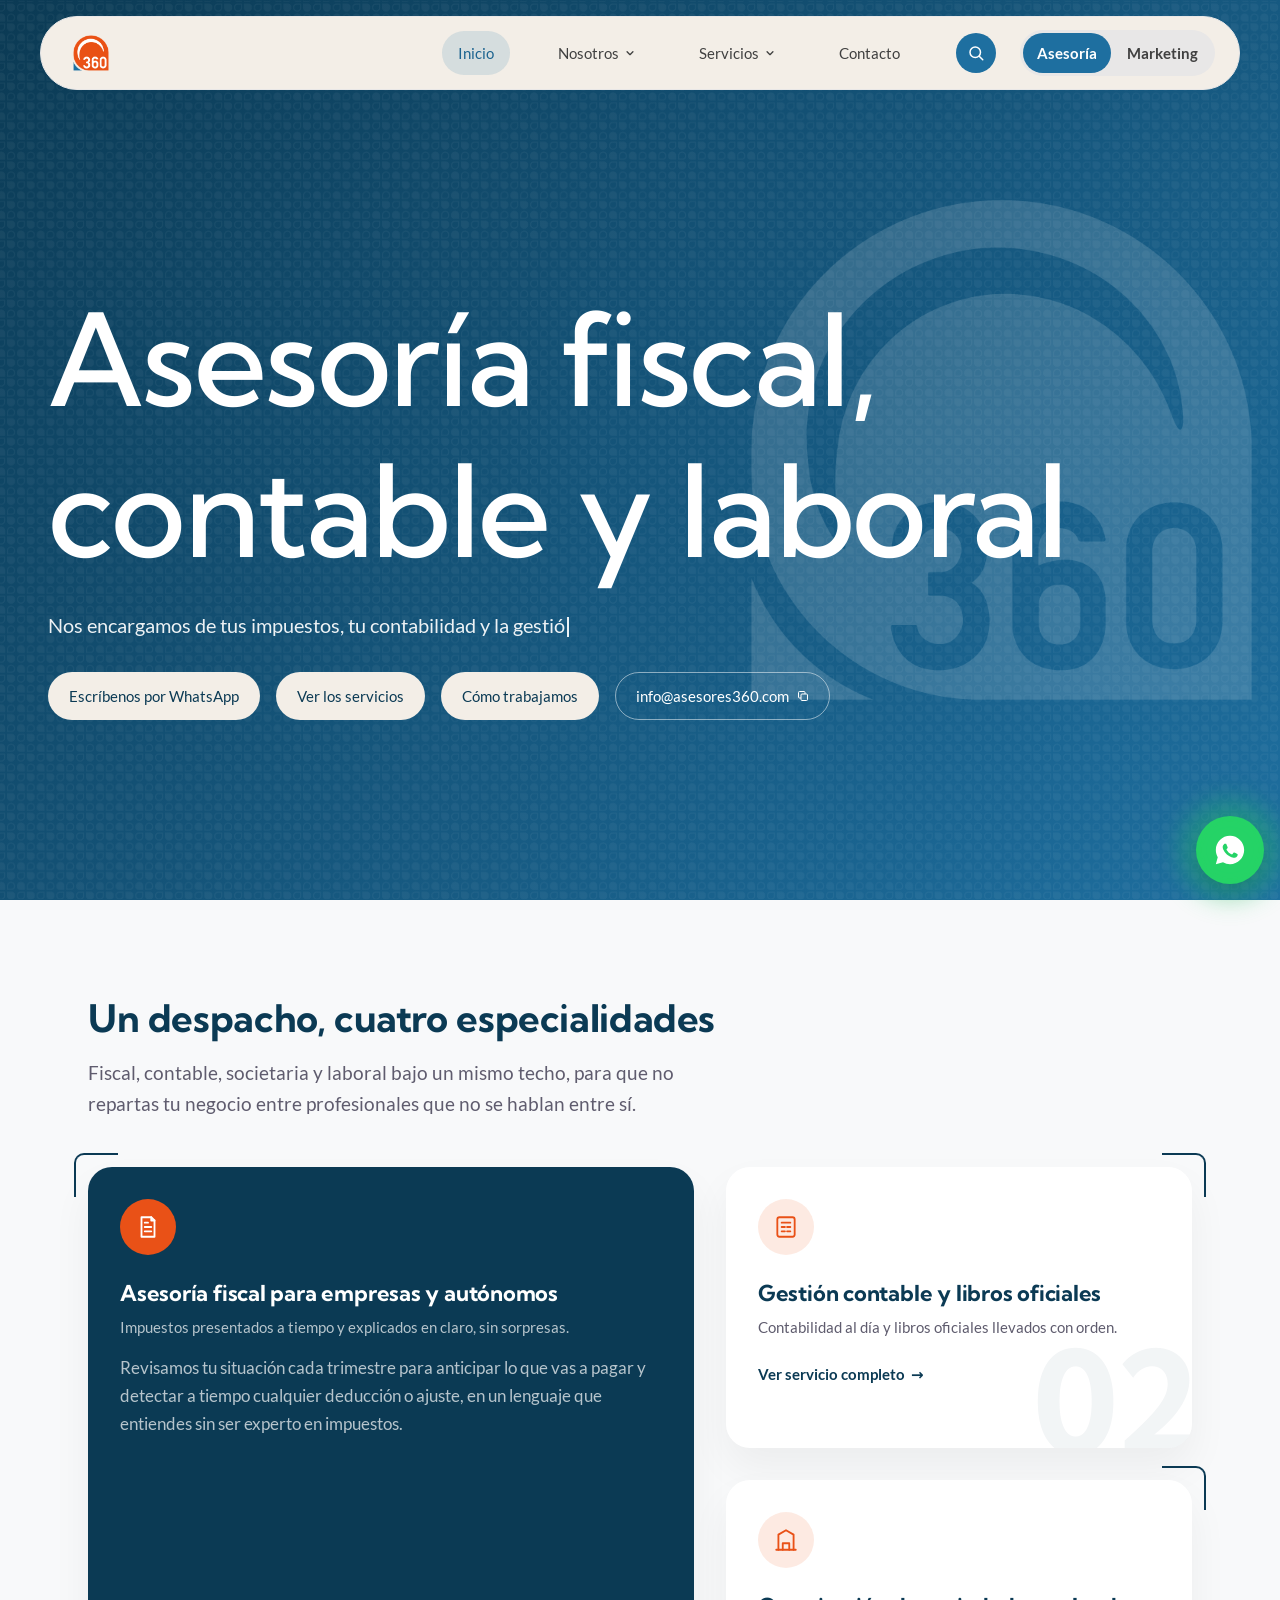
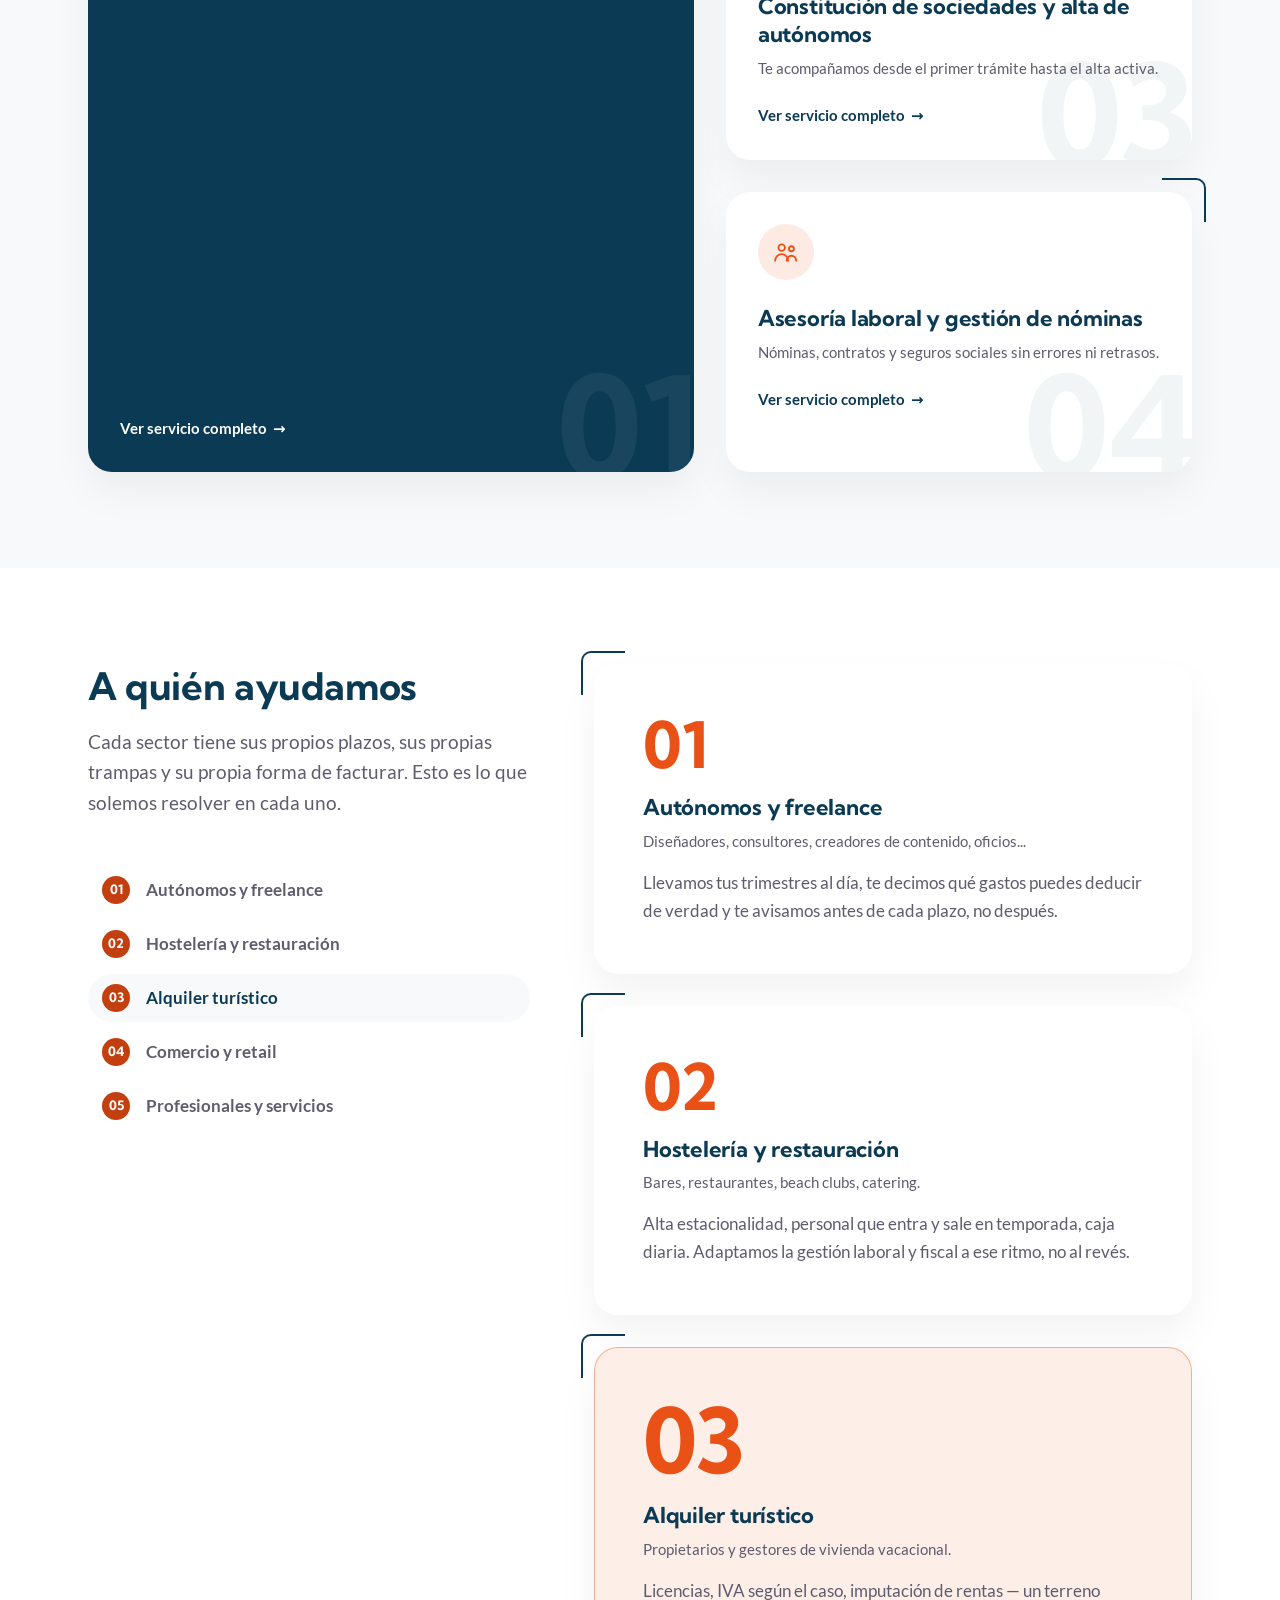
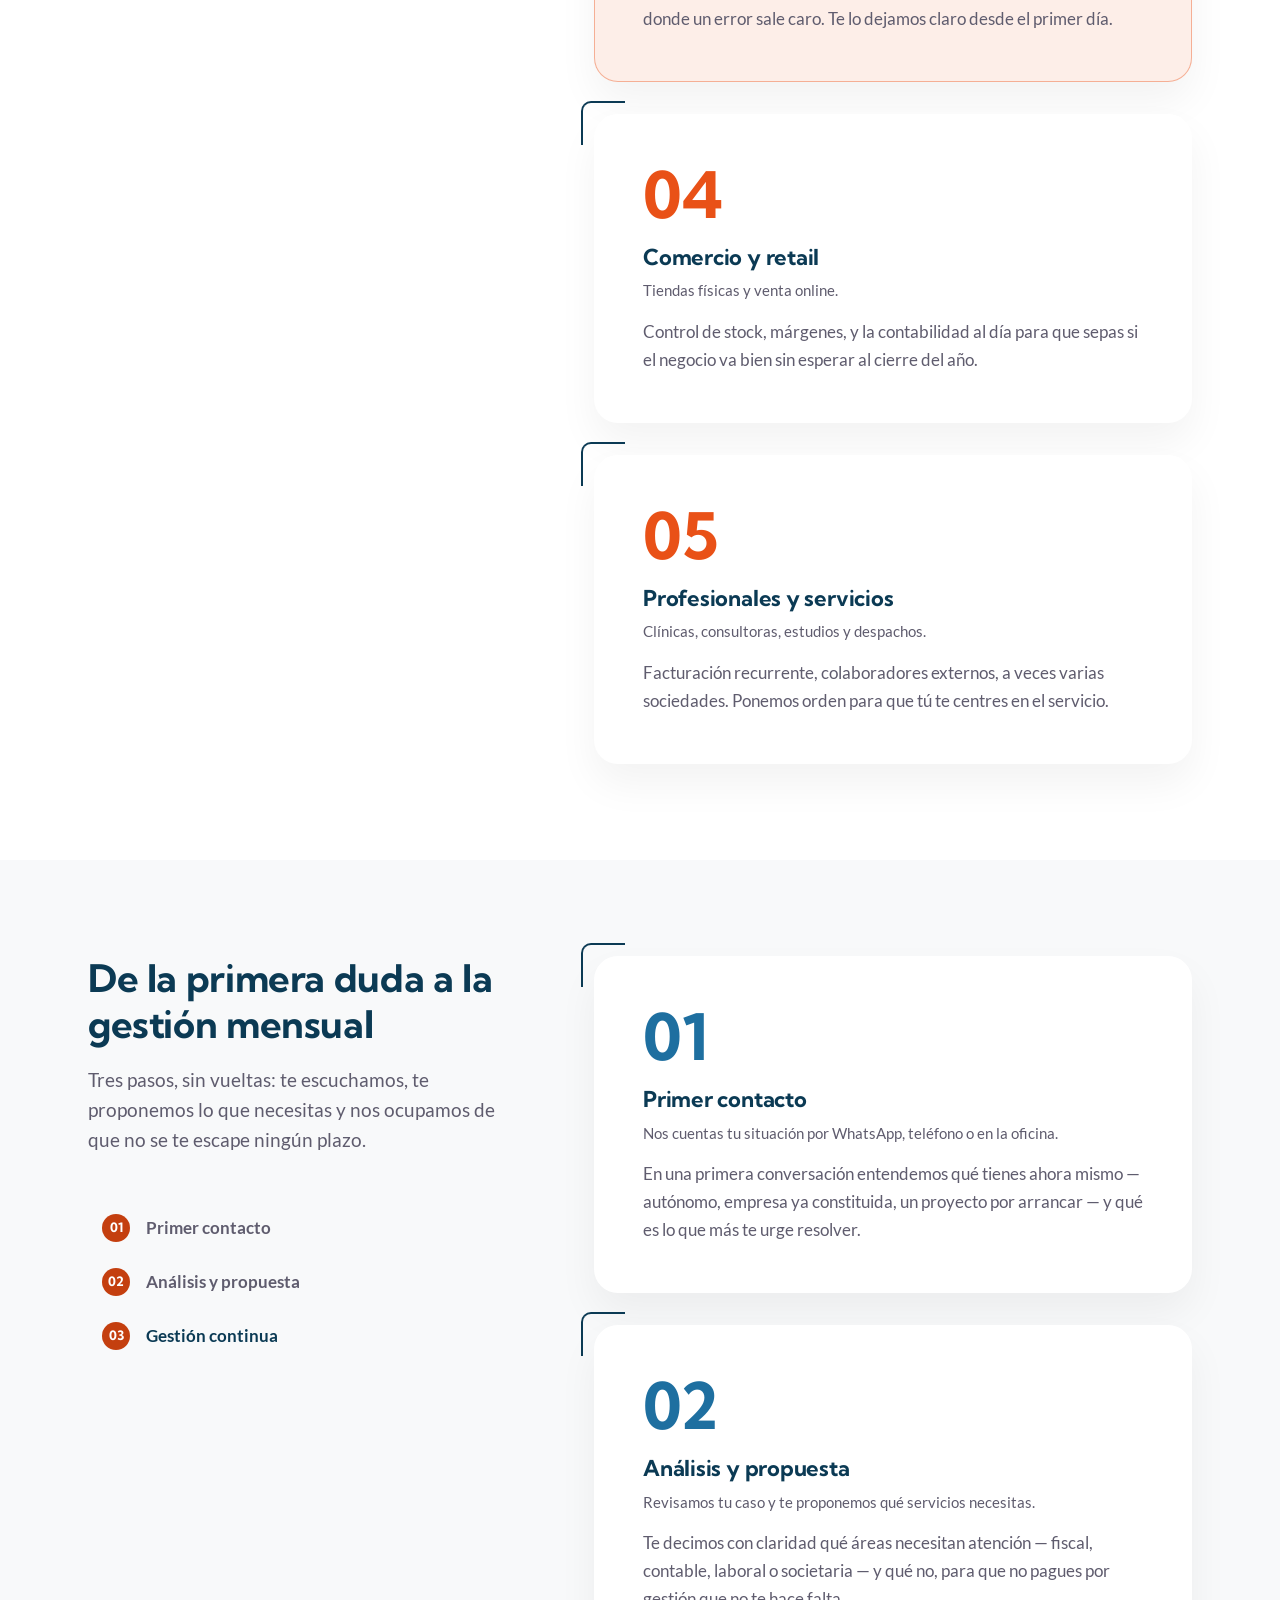
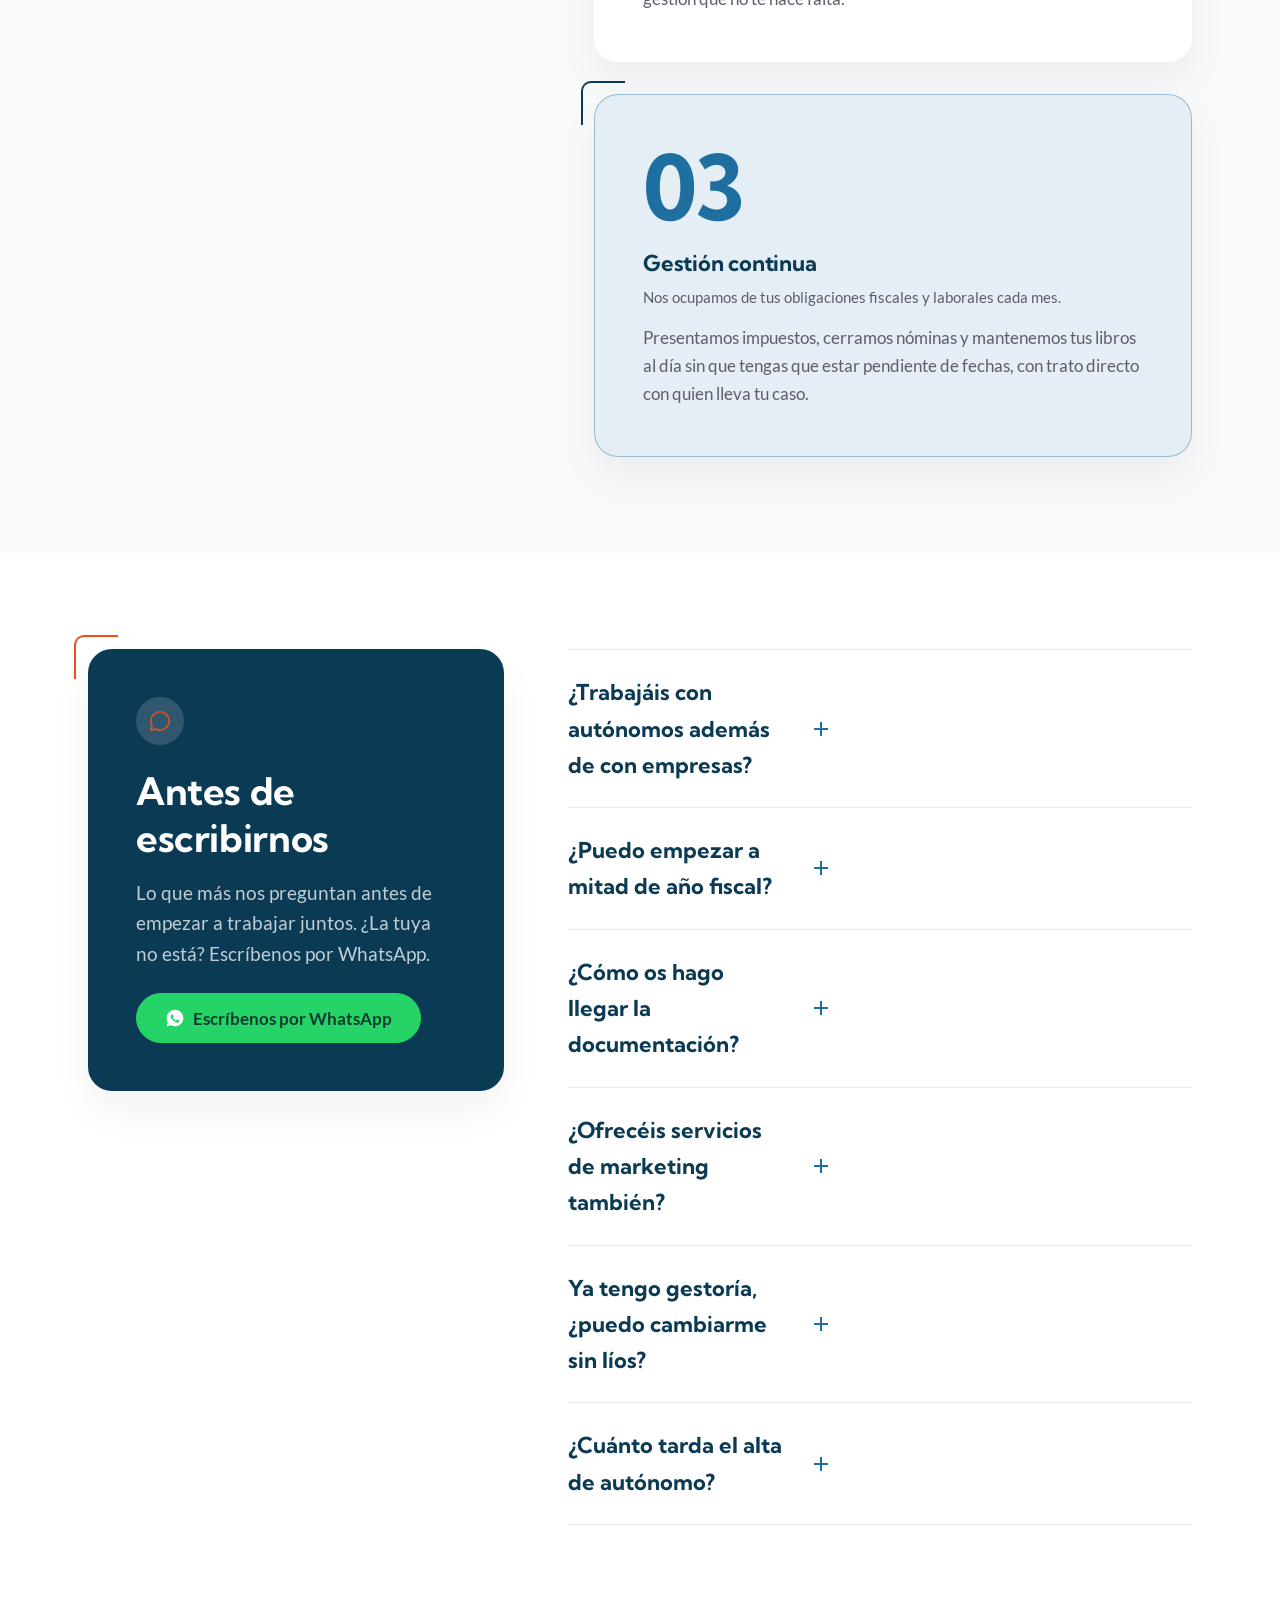
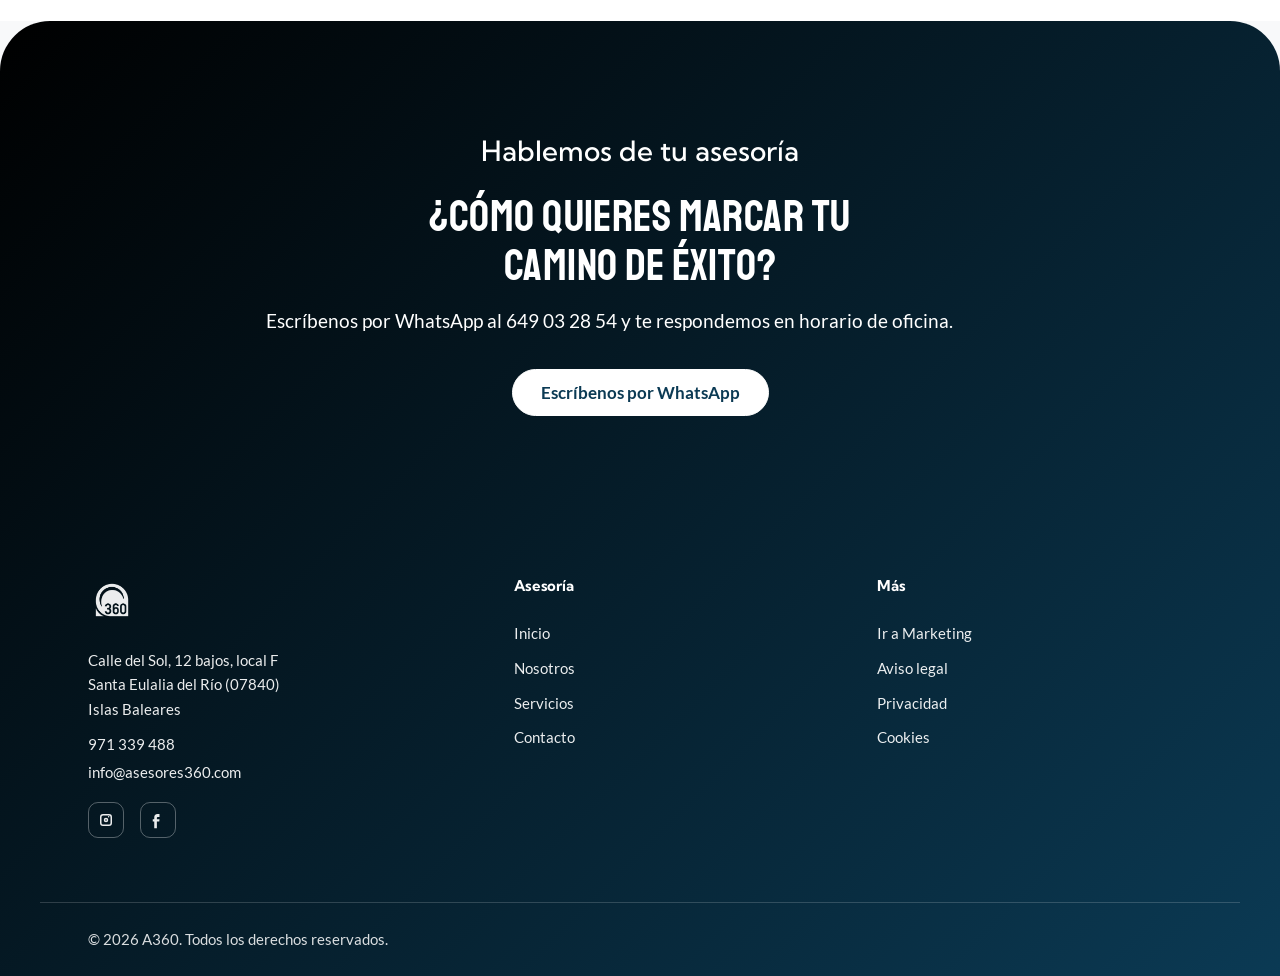
==== commit 371a2605: "fix(M-08,M-09): imagen LCP sin lazy y con srcset; logos y fotos a su tamaño real - marketing/nosotro" ====
--- a/asesoria/index.html
+++ b/asesoria/index.html
@@ -116,8 +116,8 @@
 <header class="nav-flotante-envoltorio">
   <div class="nav-flotante">
     <a class="nav-flotante__logo" href="/asesoria/" aria-label="A360 Asesoría — inicio">
-      <img class="nav-flotante__logo-img--color" src="/assets/img/logo-a360.png" width="973" height="973" alt="A360 Asesoría" loading="eager">
-      <img class="nav-flotante__logo-img--blanco" src="/assets/img/logo-a360-blanco.png" width="973" height="973" alt="A360 Asesoría" loading="eager">
+      <img class="nav-flotante__logo-img--color" src="/assets/img/logo-a360-180.png" width="180" height="180" alt="A360 Asesoría" loading="eager">
+      <img class="nav-flotante__logo-img--blanco" src="/assets/img/logo-a360-blanco-180.png" width="180" height="180" alt="A360 Asesoría" loading="eager">
     </a>
     <div class="nav-flotante__derecha">
       <nav class="nav-flotante__nav" aria-label="Principal">
@@ -462,7 +462,7 @@
   <div class="contenedor pie__interior">
     <div>
       <a href="/asesoria/" aria-label="A360 Asesoría" style="display:inline-block;margin-bottom:var(--e-2)">
-        <img src="/assets/img/logo-a360-blanco.png" width="973" height="973" alt="A360" loading="lazy" style="height:48px;width:auto">
+        <img src="/assets/img/logo-a360-blanco-180.png" width="180" height="180" alt="A360" loading="lazy" style="height:48px;width:auto">
       </a>
       <address>Calle del Sol, 12 bajos, local F<br>Santa Eulalia del Río (07840)<br>Islas Baleares</address>
       <p style="margin-top:8px"><a href="tel:+34971339488">971 339 488</a></p>
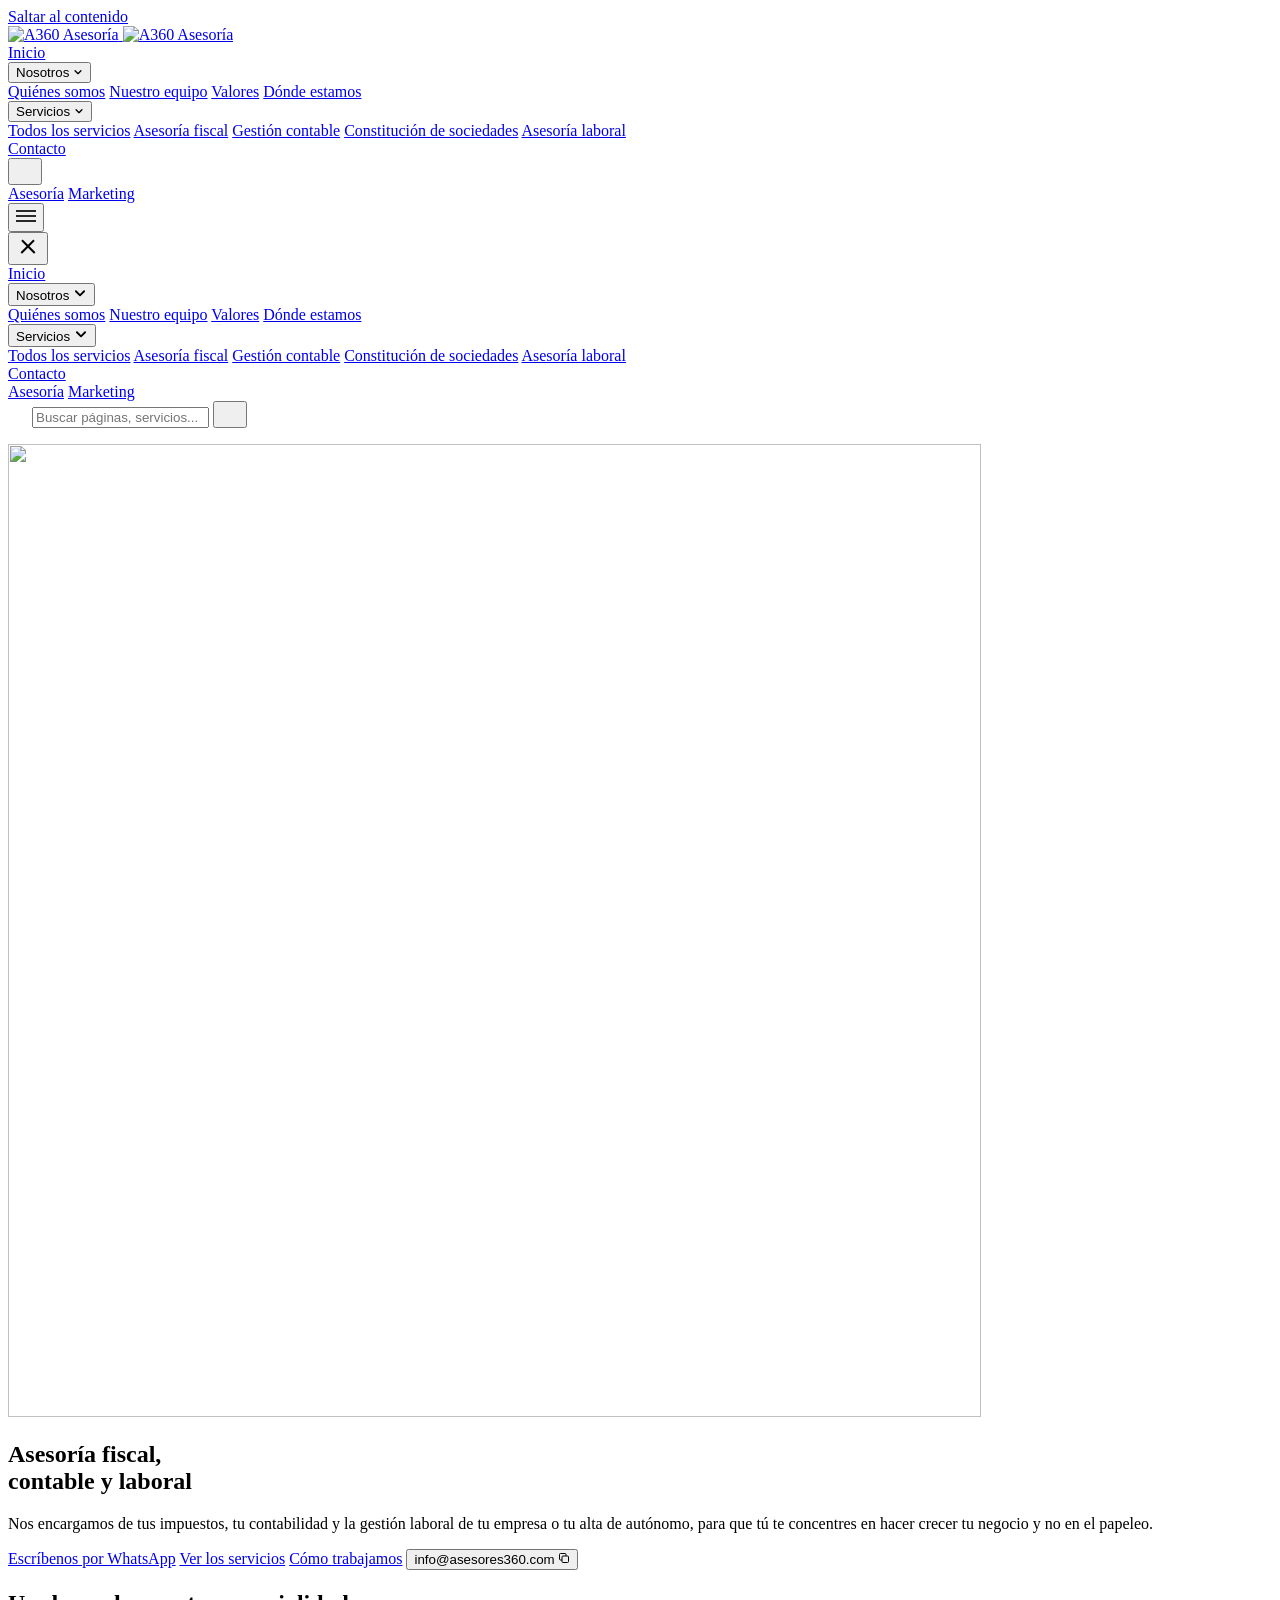
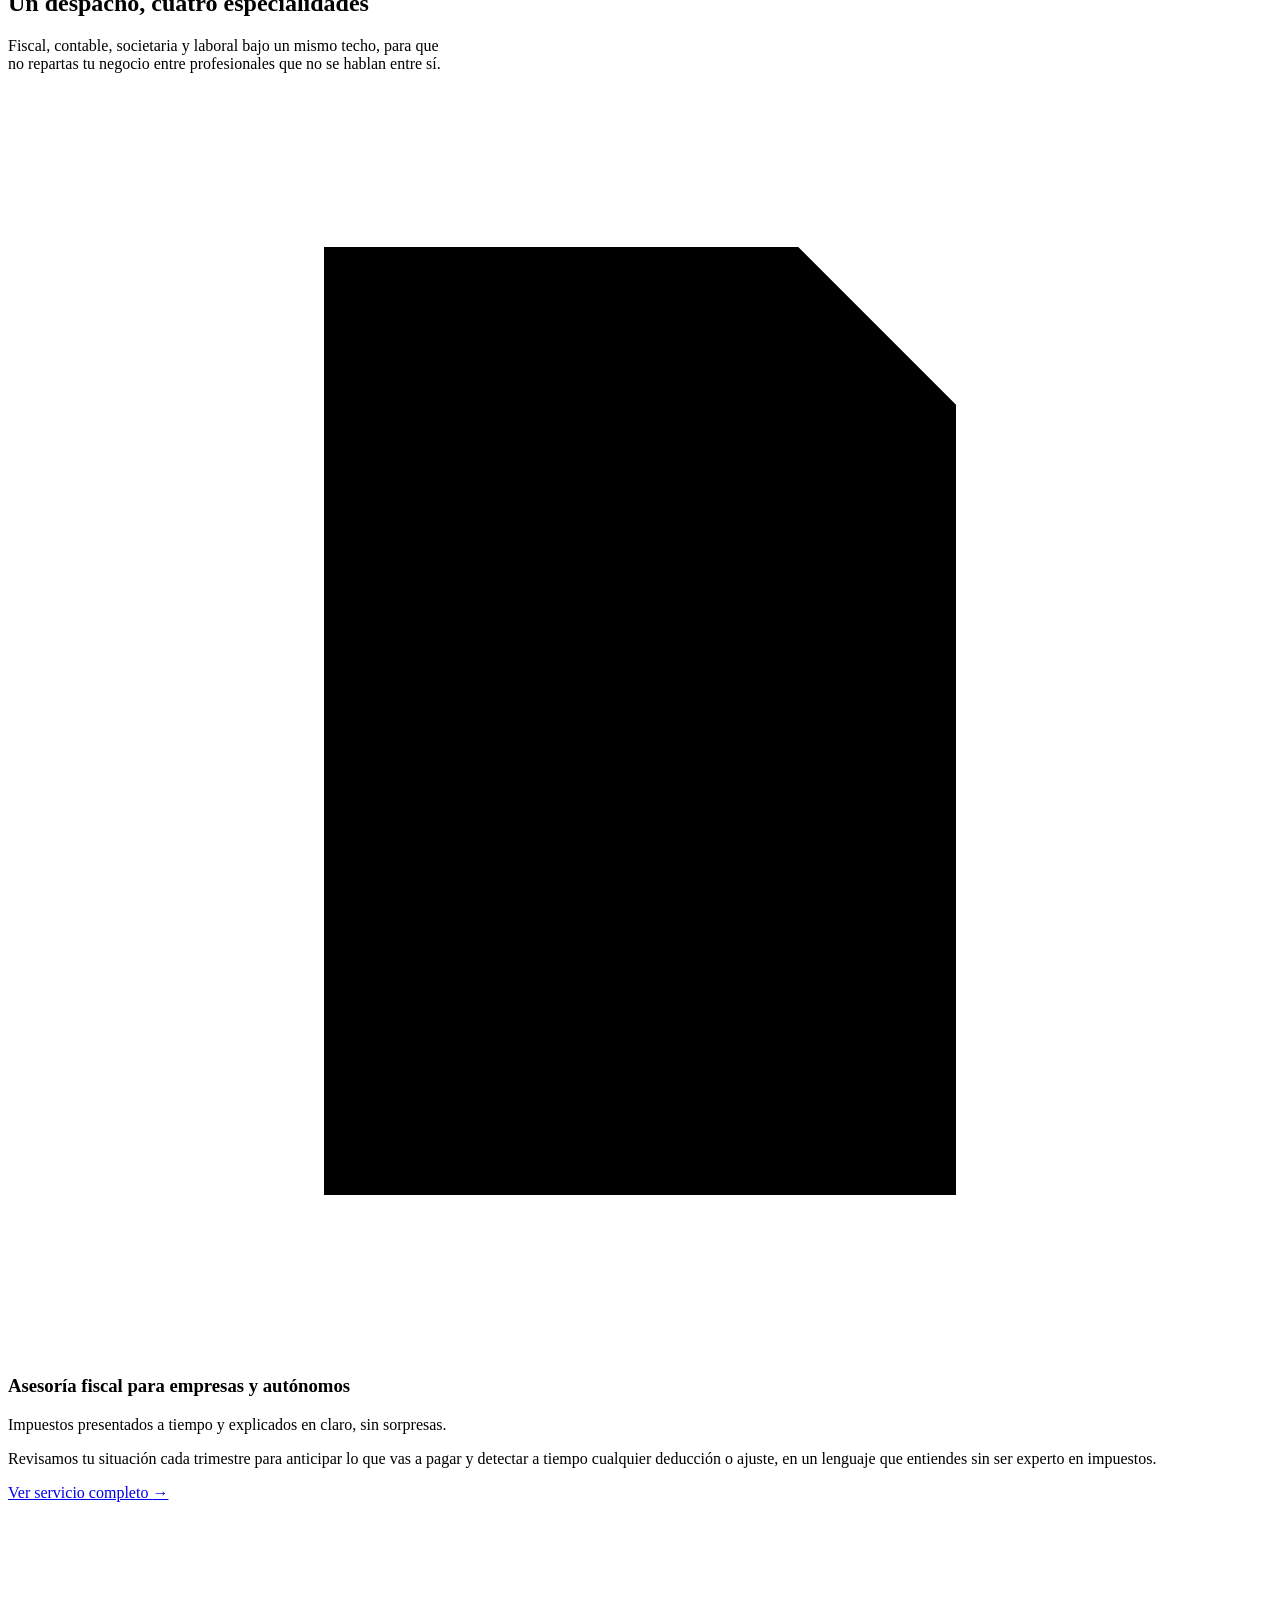
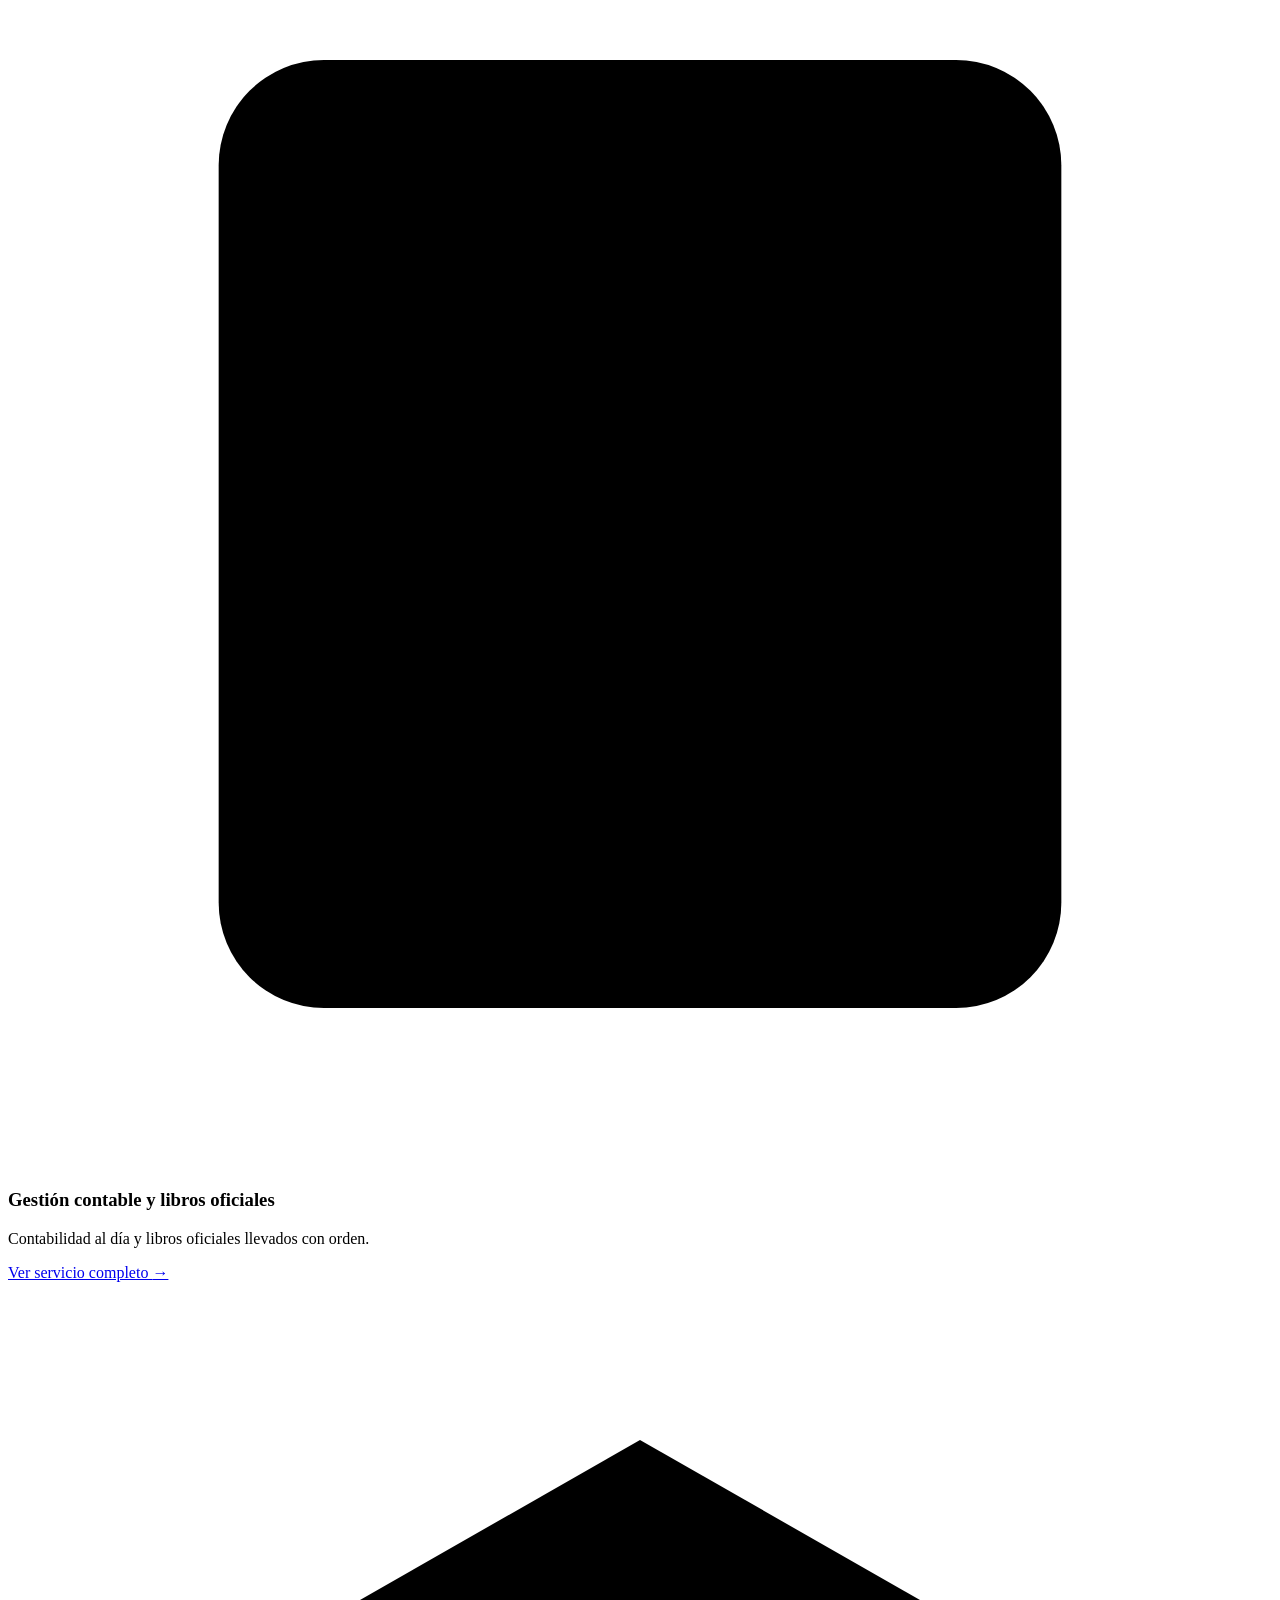
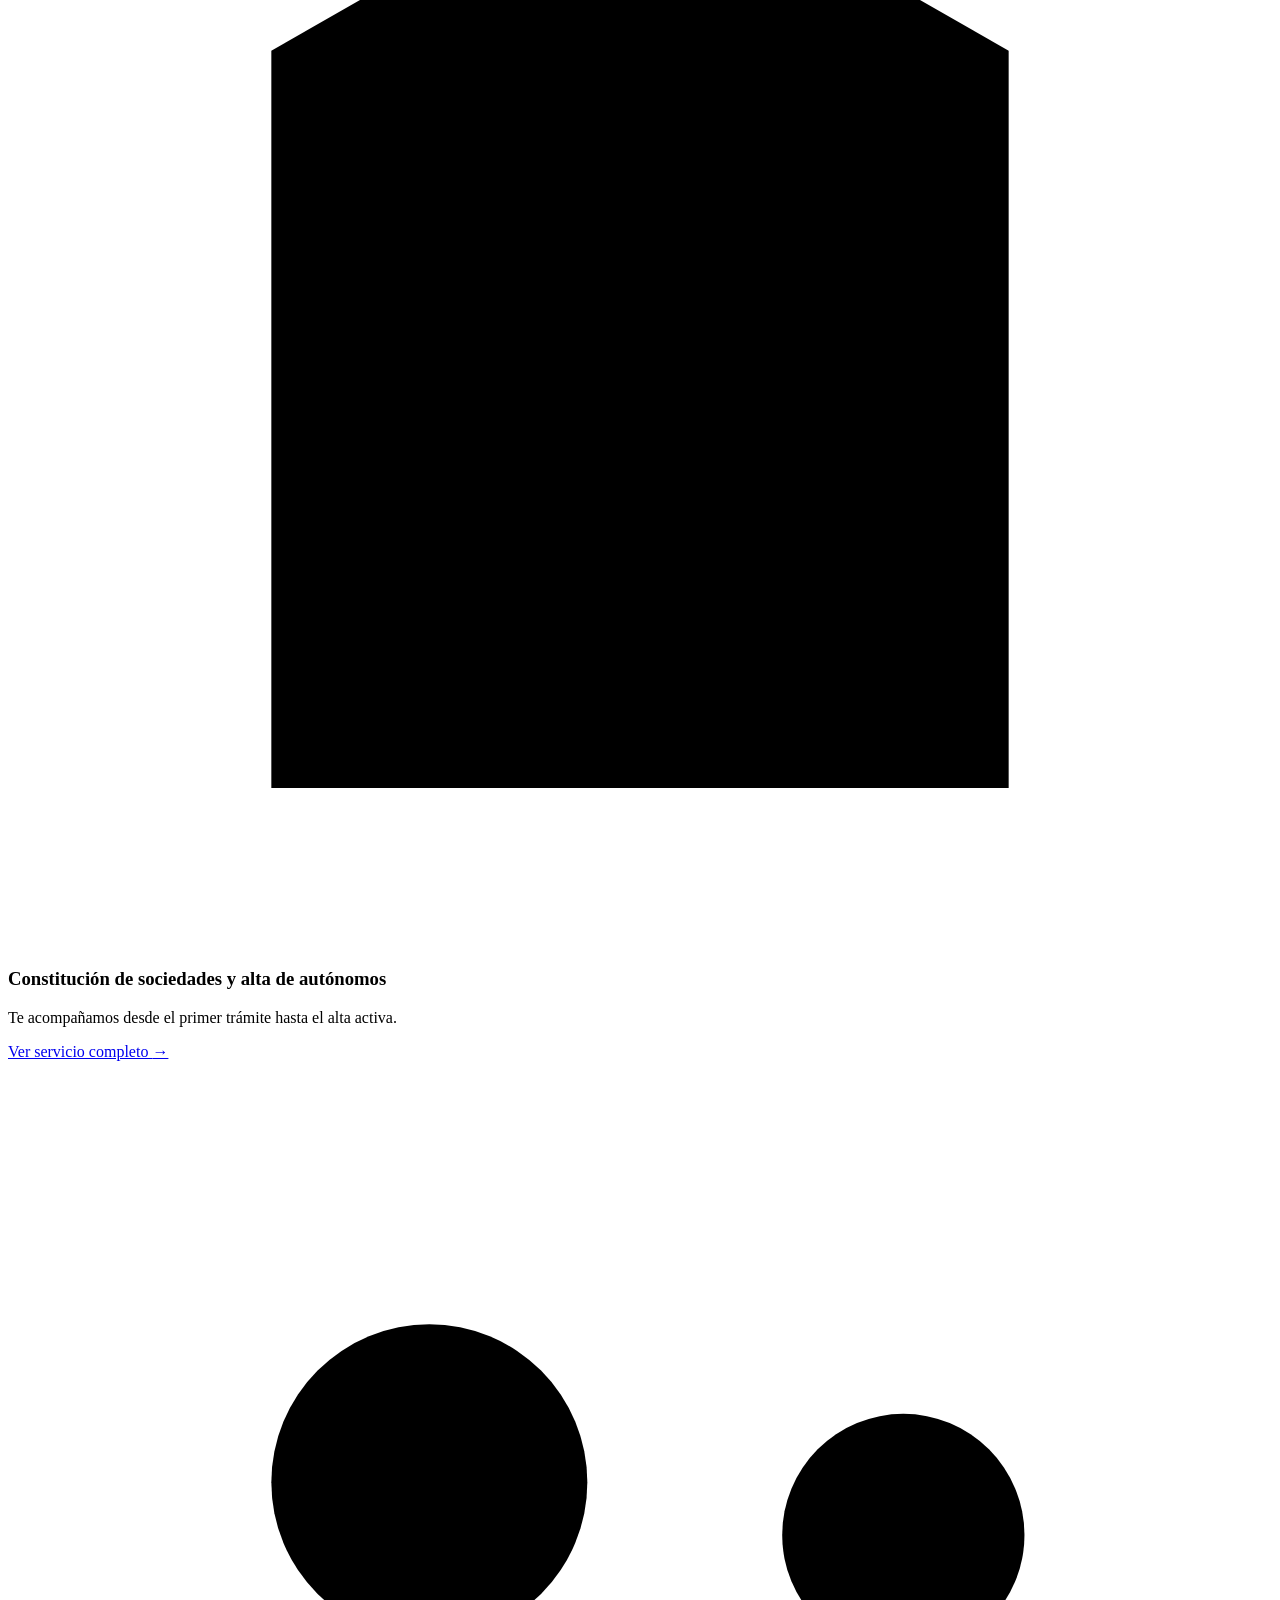
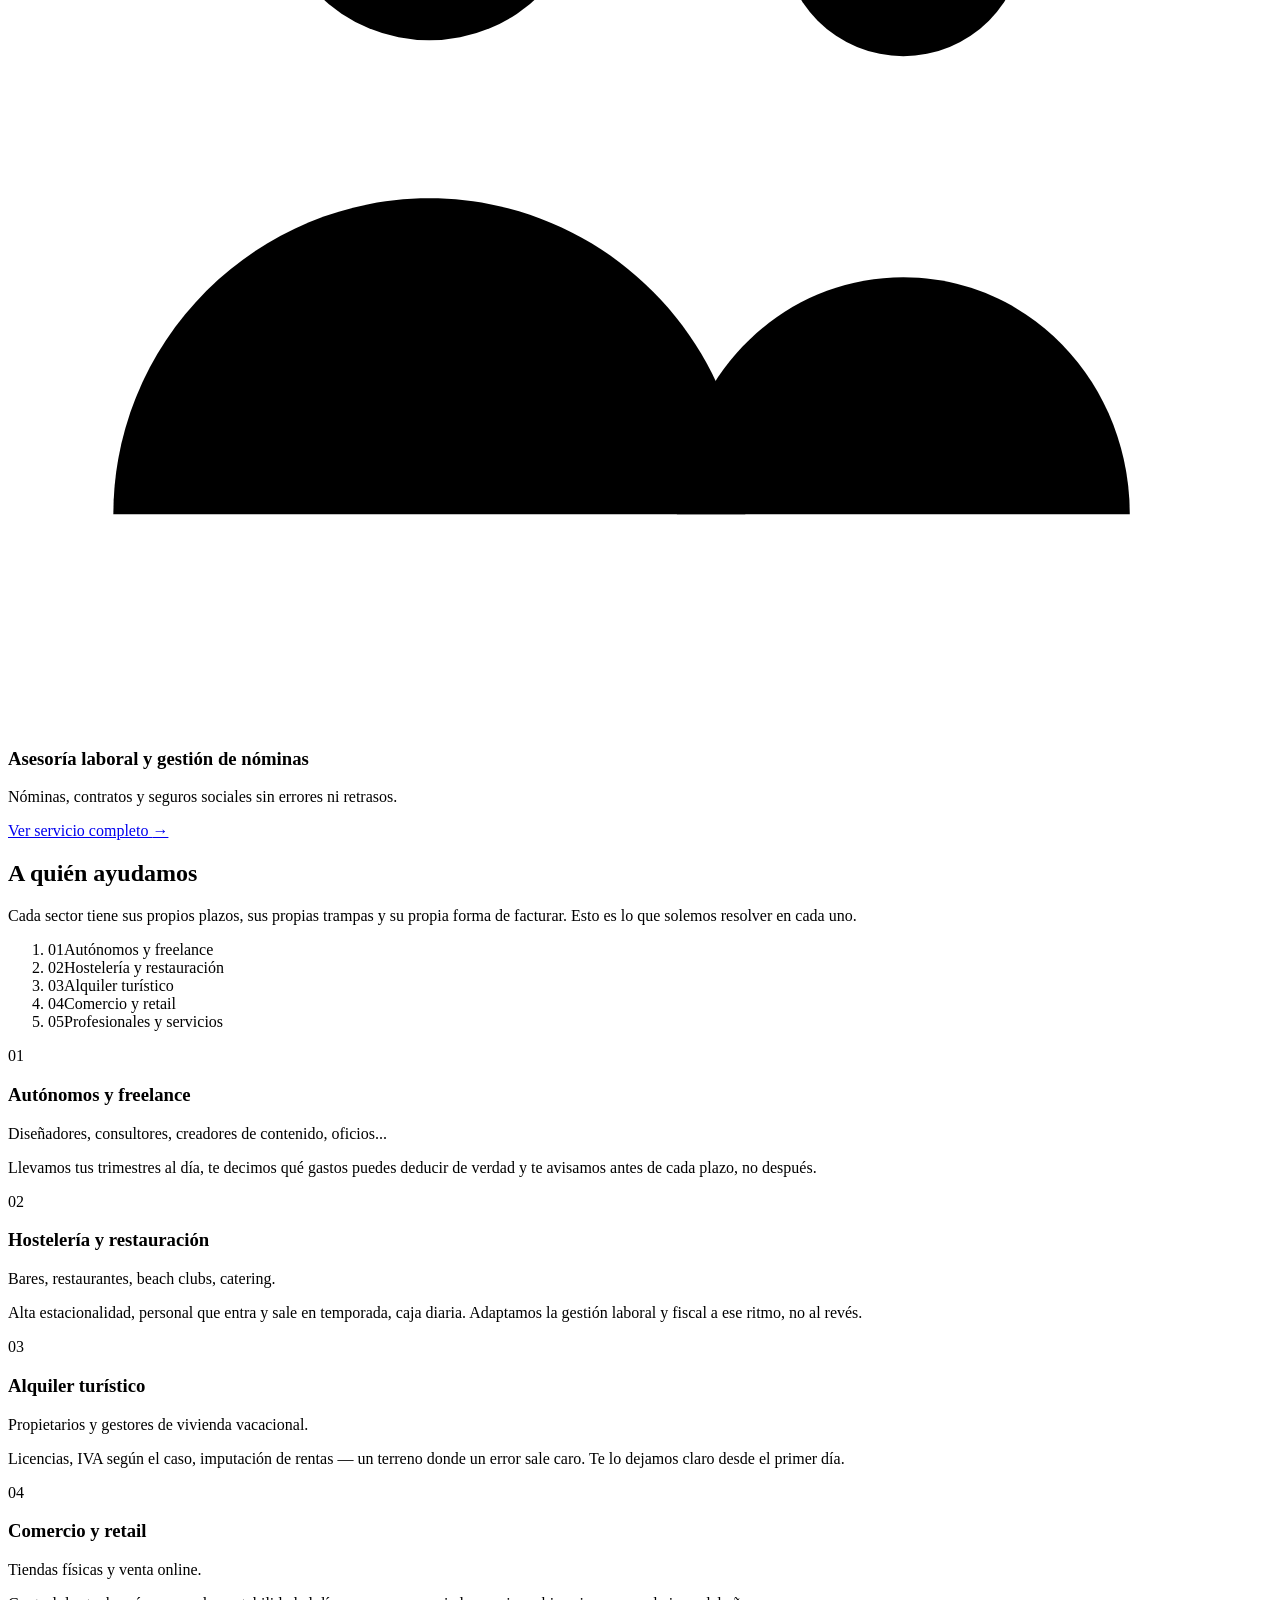
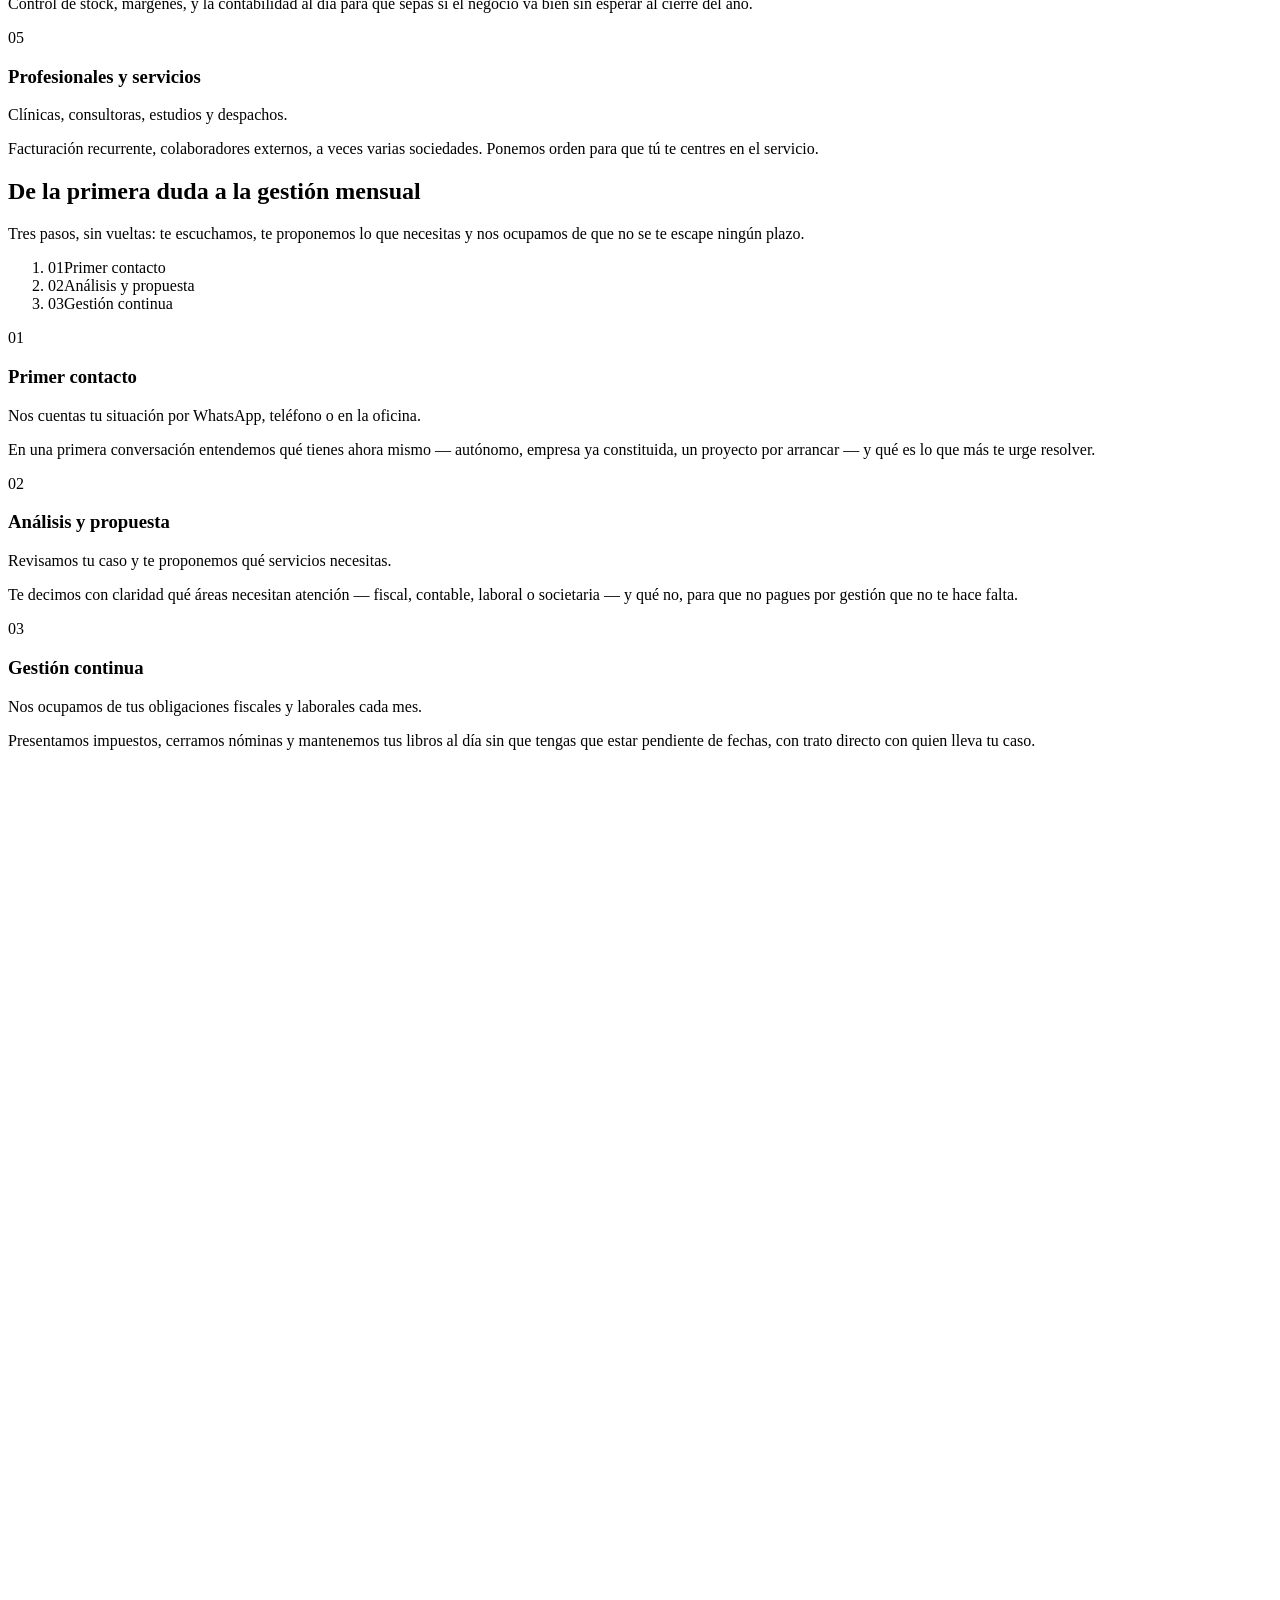
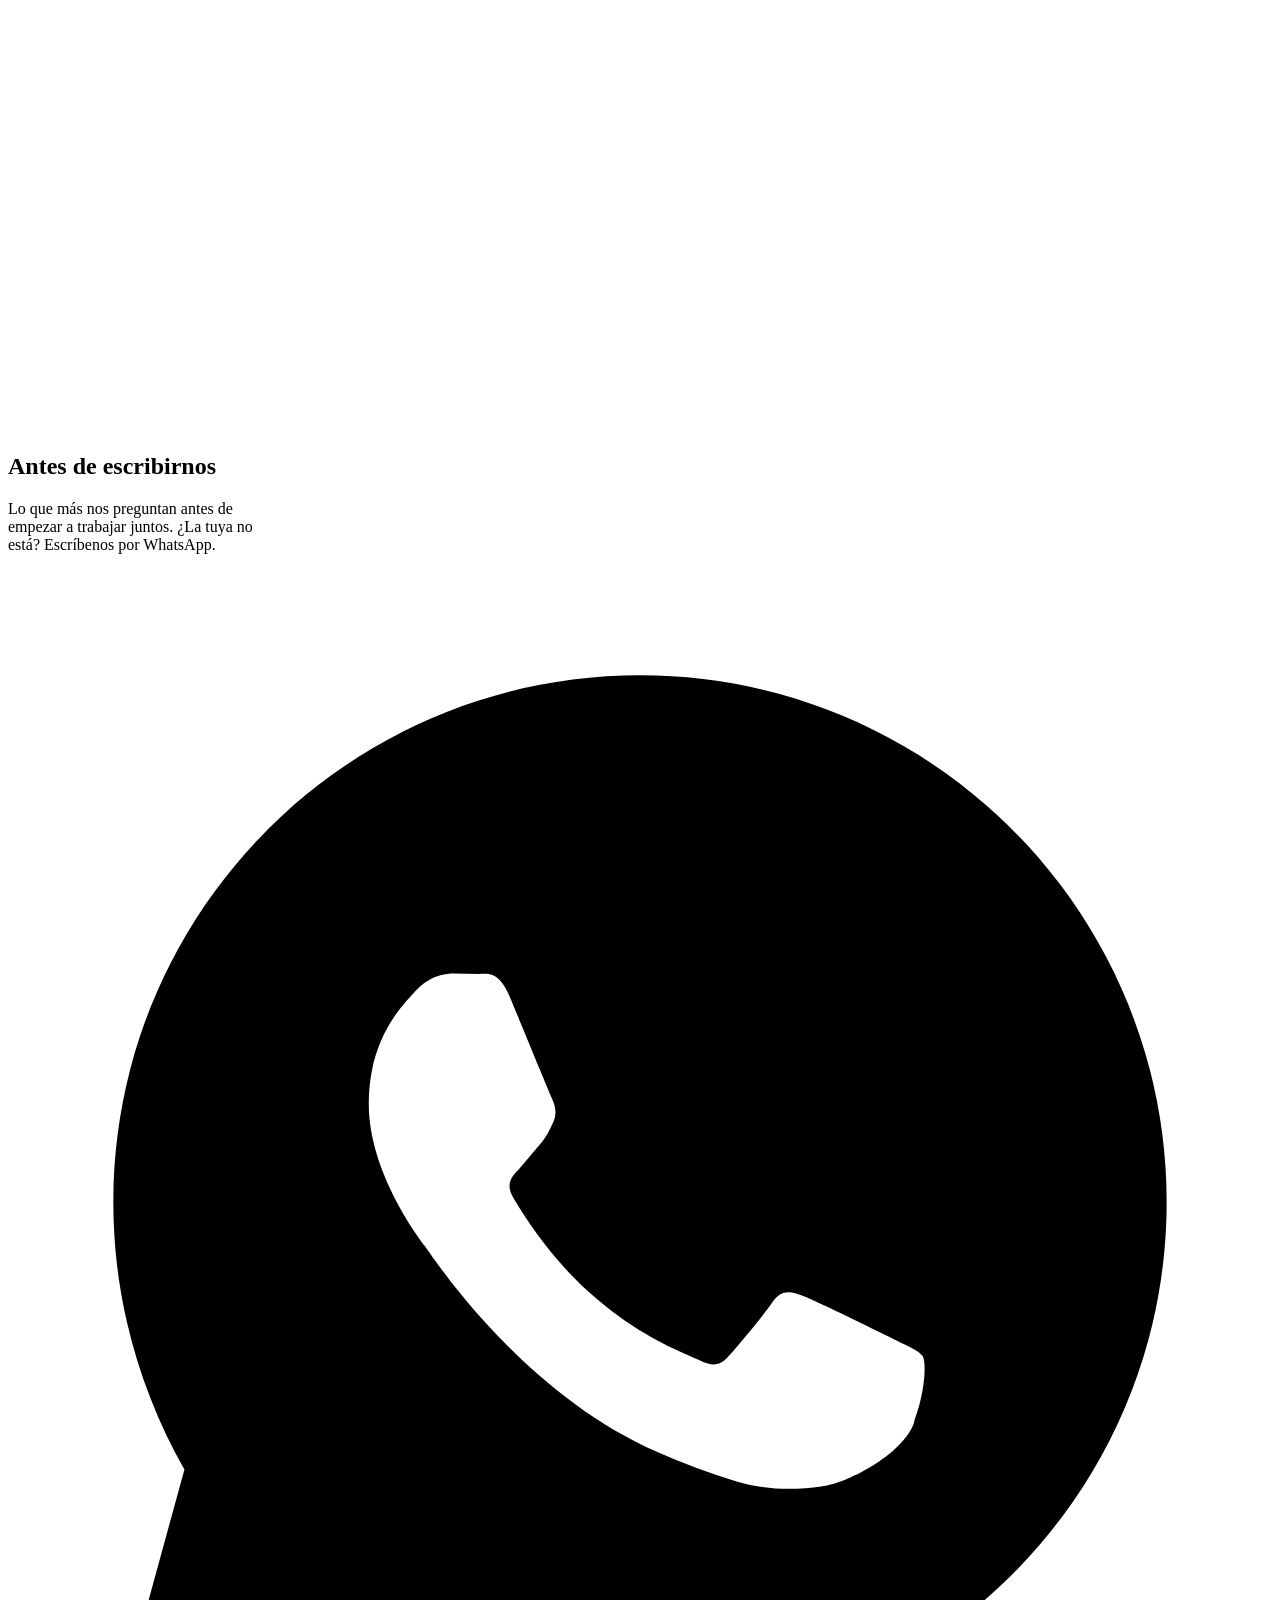
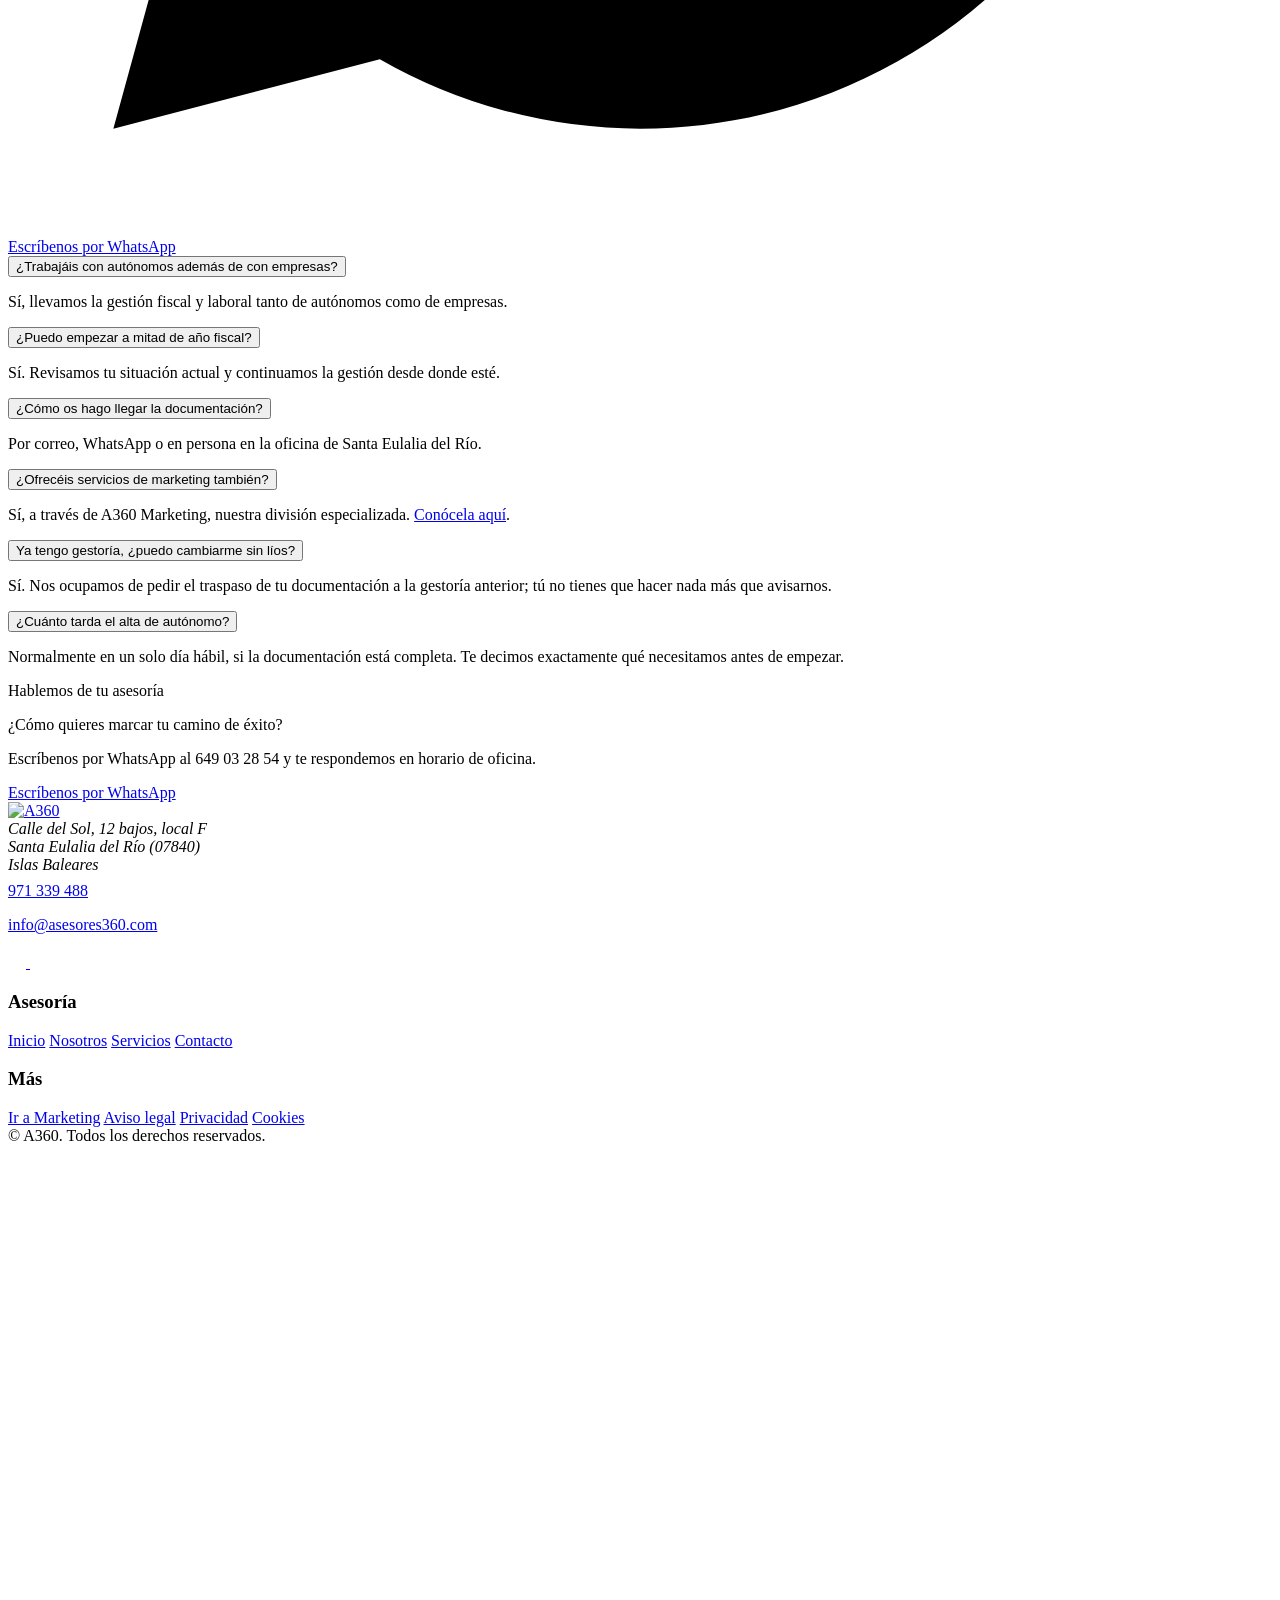
==== commit 2c64354b: "preview: entorno de pruebas para GitHub Pages (NO desplegar en producción) - Rutas absolutas con bas" ====
--- a/asesoria/index.html
+++ b/asesoria/index.html
@@ -4,13 +4,14 @@
 <meta charset="utf-8">
 <meta name="viewport" content="width=device-width, initial-scale=1">
 <meta name="color-scheme" content="light">
+<meta name="robots" content="noindex, nofollow">
 <script>document.documentElement.classList.add('js');addEventListener('load',function(){if(!window.A360_LISTO)document.documentElement.classList.remove('js')})</script>
 <title>Asesoría fiscal, contable y laboral en España | A360</title>
 <meta name="description" content="Asesoría fiscal, contable, laboral y de constitución de sociedades para autónomos y empresas de toda España, con sede en Ibiza.">
 <link rel="canonical" href="https://www.asesores360.com/asesoria/">
-<link rel="icon" href="/favicon.ico" sizes="any">
-<link rel="icon" href="/assets/img/favicon-192.png" type="image/png">
-<link rel="apple-touch-icon" href="/assets/img/favicon-180.png">
+<link rel="icon" href="/a360-web/favicon.ico" sizes="any">
+<link rel="icon" href="/a360-web/assets/img/favicon-192.png" type="image/png">
+<link rel="apple-touch-icon" href="/a360-web/assets/img/favicon-180.png">
 <meta name="theme-color" content="#E95117">
 <meta property="og:type" content="website">
 <meta property="og:site_name" content="A360 Asesoría">
@@ -27,8 +28,8 @@
 <meta name="twitter:description" content="Asesoría fiscal, contable, laboral y de constitución de sociedades para toda España, con sede en Ibiza.">
 <meta name="twitter:image" content="https://www.asesores360.com/assets/img/og-asesoria.jpg">
 <meta name="twitter:image:alt" content="Logotipo de A360 Asesores">
-<link rel="stylesheet" href="/assets/css/base.css?v=20261108">
-<link rel="stylesheet" href="/assets/css/asesoria.css?v=20261108">
+<link rel="stylesheet" href="/a360-web/assets/css/base.css?v=20261108">
+<link rel="stylesheet" href="/a360-web/assets/css/asesoria.css?v=20261108">
 <script type="application/ld+json">
 {
   "@context": "https://schema.org",
@@ -115,13 +116,13 @@
 <!-- Nav -->
 <header class="nav-flotante-envoltorio">
   <div class="nav-flotante">
-    <a class="nav-flotante__logo" href="/asesoria/" aria-label="A360 Asesoría — inicio">
-      <img class="nav-flotante__logo-img--color" src="/assets/img/logo-a360-180.png" width="180" height="180" alt="A360 Asesoría" loading="eager">
-      <img class="nav-flotante__logo-img--blanco" src="/assets/img/logo-a360-blanco-180.png" width="180" height="180" alt="A360 Asesoría" loading="eager">
+    <a class="nav-flotante__logo" href="/a360-web/asesoria/" aria-label="A360 Asesoría — inicio">
+      <img class="nav-flotante__logo-img--color" src="/a360-web/assets/img/logo-a360-180.png" width="180" height="180" alt="A360 Asesoría" loading="eager">
+      <img class="nav-flotante__logo-img--blanco" src="/a360-web/assets/img/logo-a360-blanco-180.png" width="180" height="180" alt="A360 Asesoría" loading="eager">
     </a>
     <div class="nav-flotante__derecha">
       <nav class="nav-flotante__nav" aria-label="Principal">
-      <a href="/asesoria/" aria-current="page">Inicio</a>
+      <a href="/a360-web/asesoria/" aria-current="page">Inicio</a>
       <div class="desplegable">
         <button class="desplegable__boton" type="button" aria-expanded="false" aria-haspopup="true" aria-controls="submenu-nosotros">
           Nosotros
@@ -129,10 +130,10 @@
         </button>
         <div class="desplegable__panel" id="submenu-nosotros">
           <div class="desplegable__panel__interior">
-            <a href="/asesoria/nosotros.html">Quiénes somos</a>
-            <a href="/asesoria/nosotros.html#equipo">Nuestro equipo</a>
-            <a href="/asesoria/nosotros.html#valores">Valores</a>
-            <a href="/asesoria/nosotros.html#donde-estamos">Dónde estamos</a>
+            <a href="/a360-web/asesoria/nosotros.html">Quiénes somos</a>
+            <a href="/a360-web/asesoria/nosotros.html#equipo">Nuestro equipo</a>
+            <a href="/a360-web/asesoria/nosotros.html#valores">Valores</a>
+            <a href="/a360-web/asesoria/nosotros.html#donde-estamos">Dónde estamos</a>
           </div>
         </div>
       </div>
@@ -143,22 +144,22 @@
         </button>
         <div class="desplegable__panel" id="submenu-servicios">
           <div class="desplegable__panel__interior">
-            <a href="/asesoria/servicios.html">Todos los servicios</a>
-            <a href="/asesoria/servicios.html#fiscal">Asesoría fiscal</a>
-            <a href="/asesoria/servicios.html#contable">Gestión contable</a>
-            <a href="/asesoria/servicios.html#societaria">Constitución de sociedades</a>
-            <a href="/asesoria/servicios.html#laboral">Asesoría laboral</a>
-          </div>
-        </div>
-      </div>
-      <a href="/asesoria/contacto.html">Contacto</a>
+            <a href="/a360-web/asesoria/servicios.html">Todos los servicios</a>
+            <a href="/a360-web/asesoria/servicios.html#fiscal">Asesoría fiscal</a>
+            <a href="/a360-web/asesoria/servicios.html#contable">Gestión contable</a>
+            <a href="/a360-web/asesoria/servicios.html#societaria">Constitución de sociedades</a>
+            <a href="/a360-web/asesoria/servicios.html#laboral">Asesoría laboral</a>
+          </div>
+        </div>
+      </div>
+      <a href="/a360-web/asesoria/contacto.html">Contacto</a>
       </nav>
       <button class="busqueda-boton" type="button" data-busqueda-abrir aria-label="Buscar en la web">
         <svg width="18" height="18" viewBox="0 0 24 24" aria-hidden="true" fill="none" stroke-width="2" stroke-linecap="round" stroke-linejoin="round"><circle cx="11" cy="11" r="7"/><path d="m21 21-4.35-4.35"/></svg>
       </button>
       <div class="cambio-mundo-toggle cambio-mundo-toggle--nav" role="group" aria-label="Cambiar entre A360 Asesoría y A360 Marketing">
-        <a href="/asesoria/" class="cambio-mundo-toggle__opcion cambio-mundo-toggle__opcion--asesoria" aria-current="true">Asesoría</a>
-        <a href="/marketing/" class="cambio-mundo-toggle__opcion cambio-mundo-toggle__opcion--marketing">Marketing</a>
+        <a href="/a360-web/asesoria/" class="cambio-mundo-toggle__opcion cambio-mundo-toggle__opcion--asesoria" aria-current="true">Asesoría</a>
+        <a href="/a360-web/marketing/" class="cambio-mundo-toggle__opcion cambio-mundo-toggle__opcion--marketing">Marketing</a>
       </div>
       <button class="nav-flotante__movil-abrir" data-menu-abrir aria-expanded="false" aria-controls="menu-movil" aria-label="Abrir menú">
         <svg width="20" height="20" viewBox="0 0 24 24" aria-hidden="true"><rect y="5" width="24" height="2"/><rect y="11" width="24" height="2"/><rect y="17" width="24" height="2"/></svg>
@@ -176,17 +177,17 @@
     </button>
   </div>
   <nav class="menu-movil__nav" aria-label="Principal móvil">
-    <a href="/asesoria/">Inicio</a>
+    <a href="/a360-web/asesoria/">Inicio</a>
     <div class="desplegable">
       <button class="desplegable__boton" type="button" aria-expanded="false" aria-haspopup="true" aria-controls="submenu-nosotros-m">
         Nosotros
         <svg class="desplegable__flecha" width="14" height="14" viewBox="0 0 12 12" aria-hidden="true"><path d="M2.5 4.5 6 8l3.5-3.5" fill="none" stroke="currentColor" stroke-width="1.6" stroke-linecap="round" stroke-linejoin="round"/></svg>
       </button>
       <div class="desplegable__panel" id="submenu-nosotros-m">
-        <a href="/asesoria/nosotros.html">Quiénes somos</a>
-        <a href="/asesoria/nosotros.html#equipo">Nuestro equipo</a>
-        <a href="/asesoria/nosotros.html#valores">Valores</a>
-        <a href="/asesoria/nosotros.html#donde-estamos">Dónde estamos</a>
+        <a href="/a360-web/asesoria/nosotros.html">Quiénes somos</a>
+        <a href="/a360-web/asesoria/nosotros.html#equipo">Nuestro equipo</a>
+        <a href="/a360-web/asesoria/nosotros.html#valores">Valores</a>
+        <a href="/a360-web/asesoria/nosotros.html#donde-estamos">Dónde estamos</a>
       </div>
     </div>
     <div class="desplegable">
@@ -195,17 +196,17 @@
         <svg class="desplegable__flecha" width="14" height="14" viewBox="0 0 12 12" aria-hidden="true"><path d="M2.5 4.5 6 8l3.5-3.5" fill="none" stroke="currentColor" stroke-width="1.6" stroke-linecap="round" stroke-linejoin="round"/></svg>
       </button>
       <div class="desplegable__panel" id="submenu-servicios-m">
-        <a href="/asesoria/servicios.html">Todos los servicios</a>
-        <a href="/asesoria/servicios.html#fiscal">Asesoría fiscal</a>
-        <a href="/asesoria/servicios.html#contable">Gestión contable</a>
-        <a href="/asesoria/servicios.html#societaria">Constitución de sociedades</a>
-        <a href="/asesoria/servicios.html#laboral">Asesoría laboral</a>
-      </div>
-    </div>
-    <a href="/asesoria/contacto.html">Contacto</a>
+        <a href="/a360-web/asesoria/servicios.html">Todos los servicios</a>
+        <a href="/a360-web/asesoria/servicios.html#fiscal">Asesoría fiscal</a>
+        <a href="/a360-web/asesoria/servicios.html#contable">Gestión contable</a>
+        <a href="/a360-web/asesoria/servicios.html#societaria">Constitución de sociedades</a>
+        <a href="/a360-web/asesoria/servicios.html#laboral">Asesoría laboral</a>
+      </div>
+    </div>
+    <a href="/a360-web/asesoria/contacto.html">Contacto</a>
     <div class="cambio-mundo-toggle" role="group" aria-label="Cambiar entre A360 Asesoría y A360 Marketing">
-      <a href="/asesoria/" class="cambio-mundo-toggle__opcion cambio-mundo-toggle__opcion--asesoria" aria-current="true">Asesoría</a>
-      <a href="/marketing/" class="cambio-mundo-toggle__opcion cambio-mundo-toggle__opcion--marketing">Marketing</a>
+      <a href="/a360-web/asesoria/" class="cambio-mundo-toggle__opcion cambio-mundo-toggle__opcion--asesoria" aria-current="true">Asesoría</a>
+      <a href="/a360-web/marketing/" class="cambio-mundo-toggle__opcion cambio-mundo-toggle__opcion--marketing">Marketing</a>
     </div>
   </nav>
 </div>
@@ -231,14 +232,14 @@
 
   <section class="asesoria-hero">
     <div class="asesoria-hero__fondo" aria-hidden="true">
-      <img class="asesoria-hero__fondo-logo" src="/assets/img/logo-a360-blanco.png" width="973" height="973" alt="">
+      <img class="asesoria-hero__fondo-logo" src="/a360-web/assets/img/logo-a360-blanco.png" width="973" height="973" alt="">
     </div>
     <h1 class="asesoria-hero__titulo reveal">Asesoría fiscal,<br>contable y laboral</h1>
     <p class="asesoria-hero__linea asesoria-hero__linea--maquina" data-texto-maquina="Nos encargamos de tus impuestos, tu contabilidad y la gestión laboral de tu empresa o tu alta de autónomo, para que tú te concentres en hacer crecer tu negocio y no en el papeleo.">Nos encargamos de tus impuestos, tu contabilidad y la gestión laboral de tu empresa o tu alta de autónomo, para que tú te concentres en hacer crecer tu negocio y no en el papeleo.<span class="asesoria-hero__cursor" aria-hidden="true"></span></p>
     <div class="asesoria-hero__pildoras reveal">
       <a class="pildora-a" href="https://wa.me/34649032854?text=Hola%2C%20escribo%20desde%20la%20web%20de%20A360%20Asesor%C3%ADa" target="_blank" rel="noopener noreferrer">Escríbenos por WhatsApp</a>
-      <a class="pildora-a" href="/asesoria/servicios.html">Ver los servicios</a>
-      <a class="pildora-a" href="/asesoria/#como-trabajamos">Cómo trabajamos</a>
+      <a class="pildora-a" href="/a360-web/asesoria/servicios.html">Ver los servicios</a>
+      <a class="pildora-a" href="/a360-web/asesoria/#como-trabajamos">Cómo trabajamos</a>
       <button class="pildora-a pildora-a--contorno" type="button" data-copiar-correo="info@asesores360.com">
         <span>info@asesores360.com</span>
         <svg width="12" height="12" viewBox="0 0 24 24" fill="none" aria-hidden="true"><rect x="8" y="8" width="13" height="13" rx="2" stroke="currentColor" stroke-width="2"/><path d="M16 8V5a2 2 0 0 0-2-2H5a2 2 0 0 0-2 2v9a2 2 0 0 0 2 2h3" stroke="currentColor" stroke-width="2"/></svg>
@@ -259,7 +260,7 @@
             <h3>Asesoría fiscal para empresas y autónomos</h3>
             <p class="menor">Impuestos presentados a tiempo y explicados en claro, sin sorpresas.</p>
             <p class="servicio-grande__extra">Revisamos tu situación cada trimestre para anticipar lo que vas a pagar y detectar a tiempo cualquier deducción o ajuste, en un lenguaje que entiendes sin ser experto en impuestos.</p>
-            <a class="servicio-grande__enlace" href="/asesoria/servicios.html#fiscal">Ver servicio completo <span aria-hidden="true">→</span></a>
+            <a class="servicio-grande__enlace" href="/a360-web/asesoria/servicios.html#fiscal">Ver servicio completo <span aria-hidden="true">→</span></a>
           </div>
         </div>
         <div class="servicio-grande reveal">
@@ -269,7 +270,7 @@
             </span>
             <h3>Gestión contable y libros oficiales</h3>
             <p class="menor">Contabilidad al día y libros oficiales llevados con orden.</p>
-            <a class="servicio-grande__enlace" href="/asesoria/servicios.html#contable">Ver servicio completo <span aria-hidden="true">→</span></a>
+            <a class="servicio-grande__enlace" href="/a360-web/asesoria/servicios.html#contable">Ver servicio completo <span aria-hidden="true">→</span></a>
           </div>
         </div>
         <div class="servicio-grande reveal">
@@ -279,7 +280,7 @@
             </span>
             <h3>Constitución de sociedades y alta de autónomos</h3>
             <p class="menor">Te acompañamos desde el primer trámite hasta el alta activa.</p>
-            <a class="servicio-grande__enlace" href="/asesoria/servicios.html#societaria">Ver servicio completo <span aria-hidden="true">→</span></a>
+            <a class="servicio-grande__enlace" href="/a360-web/asesoria/servicios.html#societaria">Ver servicio completo <span aria-hidden="true">→</span></a>
           </div>
         </div>
         <div class="servicio-grande reveal">
@@ -289,7 +290,7 @@
             </span>
             <h3>Asesoría laboral y gestión de nóminas</h3>
             <p class="menor">Nóminas, contratos y seguros sociales sin errores ni retrasos.</p>
-            <a class="servicio-grande__enlace" href="/asesoria/servicios.html#laboral">Ver servicio completo <span aria-hidden="true">→</span></a>
+            <a class="servicio-grande__enlace" href="/a360-web/asesoria/servicios.html#laboral">Ver servicio completo <span aria-hidden="true">→</span></a>
           </div>
         </div>
       </div>
@@ -420,7 +421,7 @@
           <button class="acordeon__pregunta" aria-expanded="false" aria-controls="faq-4" id="faq-4-boton"><span>¿Ofrecéis servicios de marketing también?</span><span class="acordeon__pregunta__icono" aria-hidden="true"></span></button>
           <div class="acordeon__respuesta" id="faq-4" role="region" aria-labelledby="faq-4-boton">
             <div class="acordeon__respuesta__interior">
-              <p class="menor">Sí, a través de A360 Marketing, nuestra división especializada. <a class="enlace-cuerpo" href="/marketing/">Conócela aquí</a>.</p>
+              <p class="menor">Sí, a través de A360 Marketing, nuestra división especializada. <a class="enlace-cuerpo" href="/a360-web/marketing/">Conócela aquí</a>.</p>
             </div>
           </div>
         </div>
@@ -461,8 +462,8 @@
 <footer class="pie">
   <div class="contenedor pie__interior">
     <div>
-      <a href="/asesoria/" aria-label="A360 Asesoría" style="display:inline-block;margin-bottom:var(--e-2)">
-        <img src="/assets/img/logo-a360-blanco-180.png" width="180" height="180" alt="A360" loading="lazy" style="height:48px;width:auto">
+      <a href="/a360-web/asesoria/" aria-label="A360 Asesoría" style="display:inline-block;margin-bottom:var(--e-2)">
+        <img src="/a360-web/assets/img/logo-a360-blanco-180.png" width="180" height="180" alt="A360" loading="lazy" style="height:48px;width:auto">
       </a>
       <address>Calle del Sol, 12 bajos, local F<br>Santa Eulalia del Río (07840)<br>Islas Baleares</address>
       <p style="margin-top:8px"><a href="tel:+34971339488">971 339 488</a></p>
@@ -478,17 +479,17 @@
     </div>
     <nav class="pie__nav" aria-label="Navegación de pie de página">
       <h3>Asesoría</h3>
-      <a href="/asesoria/">Inicio</a>
-      <a href="/asesoria/nosotros.html">Nosotros</a>
-      <a href="/asesoria/servicios.html">Servicios</a>
-      <a href="/asesoria/contacto.html">Contacto</a>
+      <a href="/a360-web/asesoria/">Inicio</a>
+      <a href="/a360-web/asesoria/nosotros.html">Nosotros</a>
+      <a href="/a360-web/asesoria/servicios.html">Servicios</a>
+      <a href="/a360-web/asesoria/contacto.html">Contacto</a>
     </nav>
     <nav class="pie__nav" aria-label="Más enlaces">
       <h3>Más</h3>
-      <a href="/marketing/">Ir a Marketing</a>
-      <a href="/legal.html">Aviso legal</a>
-      <a href="/legal.html#privacidad">Privacidad</a>
-      <a href="/legal.html#cookies">Cookies</a>
+      <a href="/a360-web/marketing/">Ir a Marketing</a>
+      <a href="/a360-web/legal.html">Aviso legal</a>
+      <a href="/a360-web/legal.html#privacidad">Privacidad</a>
+      <a href="/a360-web/legal.html#cookies">Cookies</a>
     </nav>
   </div>
   <div class="contenedor pie__legal">
@@ -502,6 +503,6 @@
   <svg viewBox="0 0 24 24" aria-hidden="true"><path fill="#fff" d="M12 2C6.48 2 2 6.48 2 12c0 1.85.5 3.58 1.35 5.08L2 22l5.06-1.32A9.94 9.94 0 0 0 12 22c5.52 0 10-4.48 10-10S17.52 2 12 2Zm5.2 14.2c-.22.6-1.28 1.15-1.76 1.2-.45.06-1 .09-1.62-.1a13 13 0 0 1-1.48-.55c-2.6-1.12-4.3-3.75-4.43-3.92-.13-.17-1.06-1.41-1.06-2.69s.67-1.9.9-2.16c.24-.26.52-.32.7-.32l.5.01c.16 0 .37-.06.58.44.22.52.74 1.8.8 1.93.06.13.1.28.02.45-.08.17-.13.28-.26.43l-.39.46c-.13.13-.26.27-.11.53.15.26.67 1.11 1.44 1.8.99.89 1.83 1.16 2.09 1.29.26.13.41.11.56-.07.16-.17.65-.76.83-1.02.17-.26.35-.22.58-.13.24.09 1.52.72 1.78.85.26.13.43.2.5.3.06.11.06.62-.16 1.22Z"/></svg>
 </a>
 
-<script src="/assets/js/app.js?v=20261108" defer></script>
+<script src="/a360-web/assets/js/app.js?v=20261108" defer></script>
 </body>
 </html>
